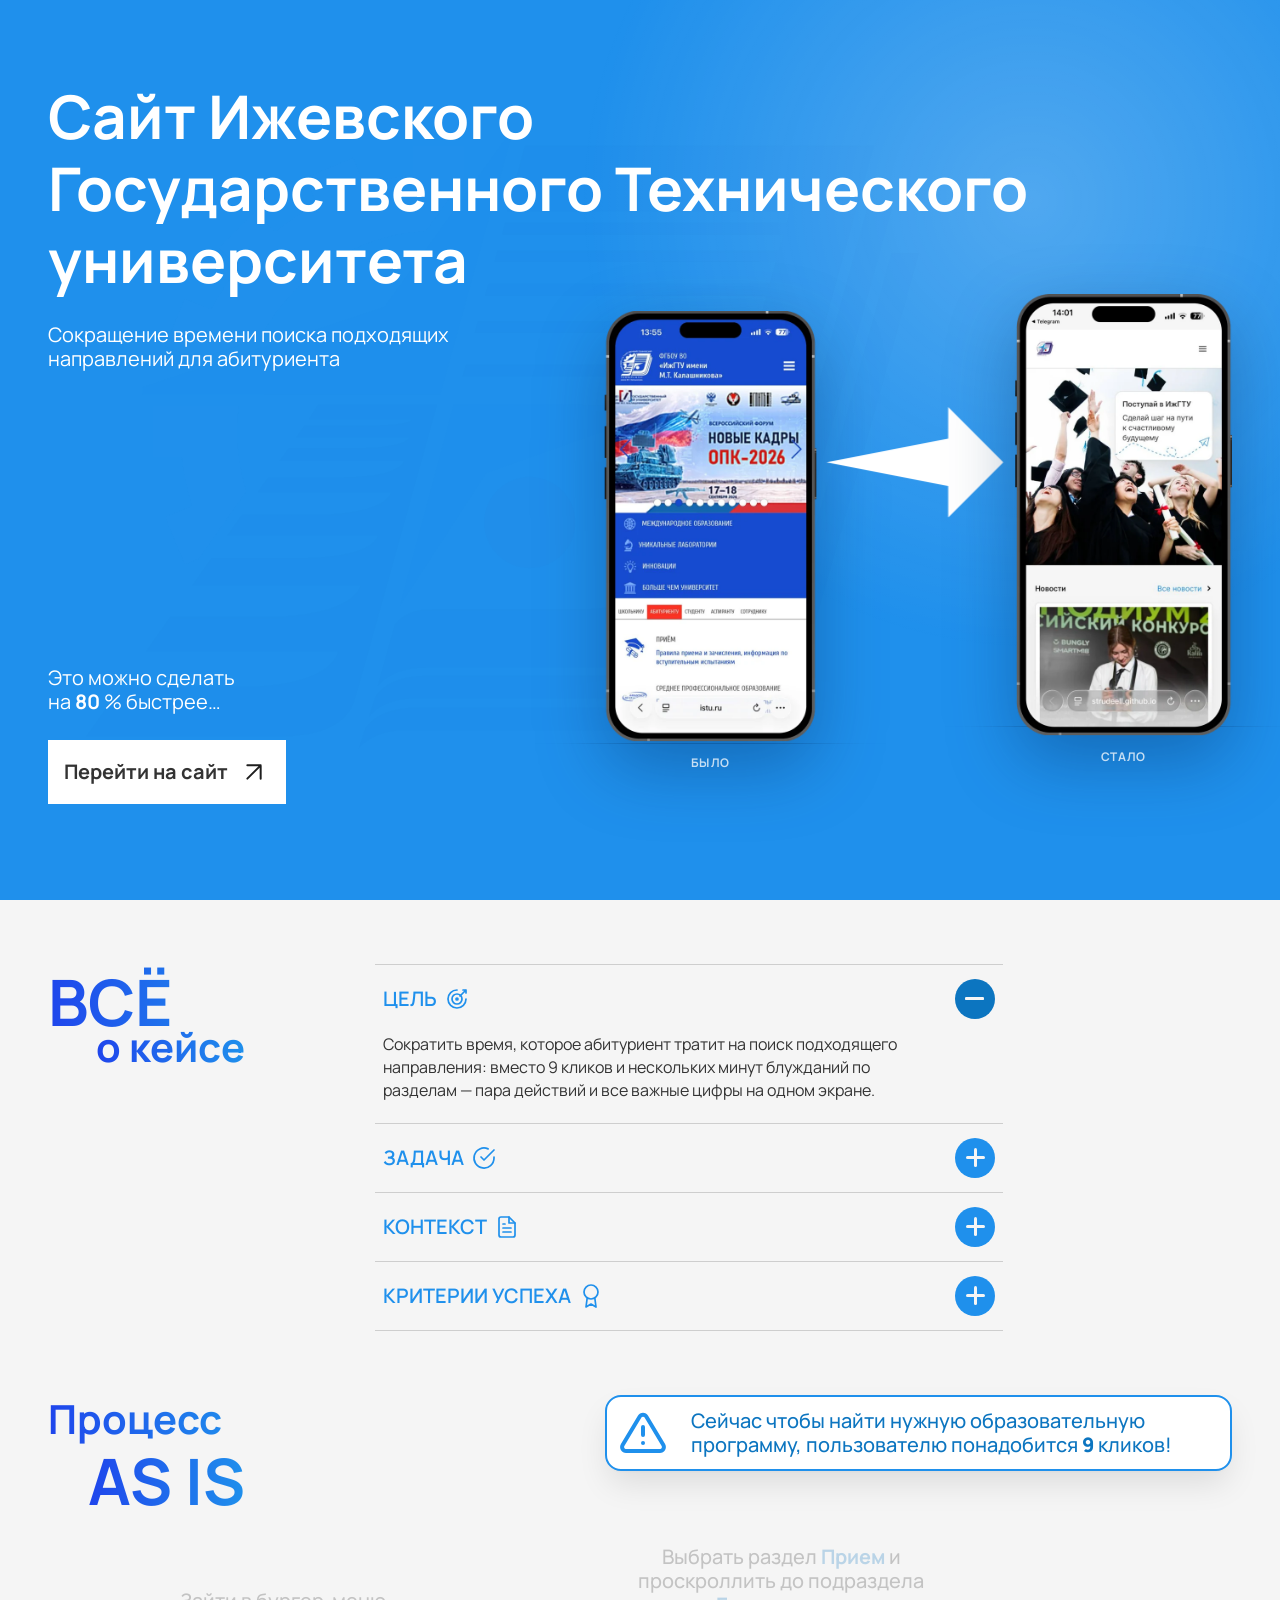
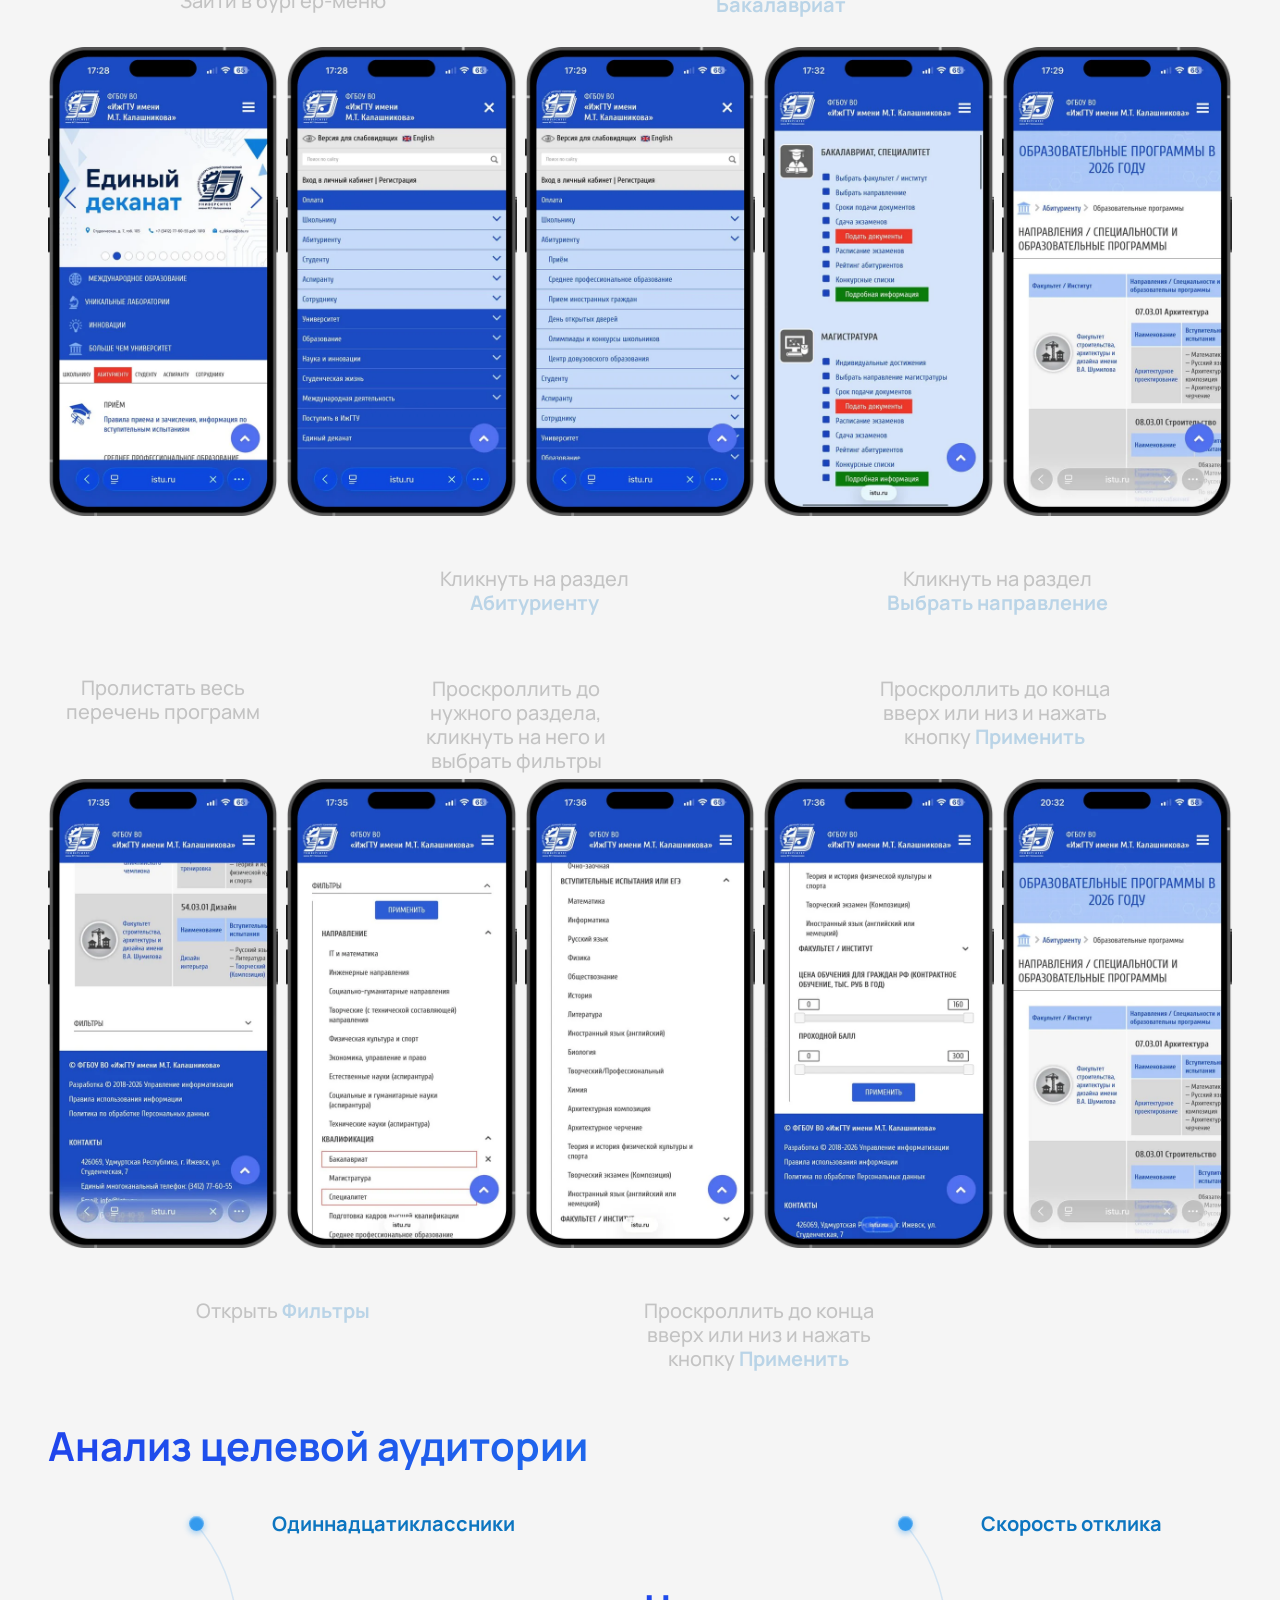
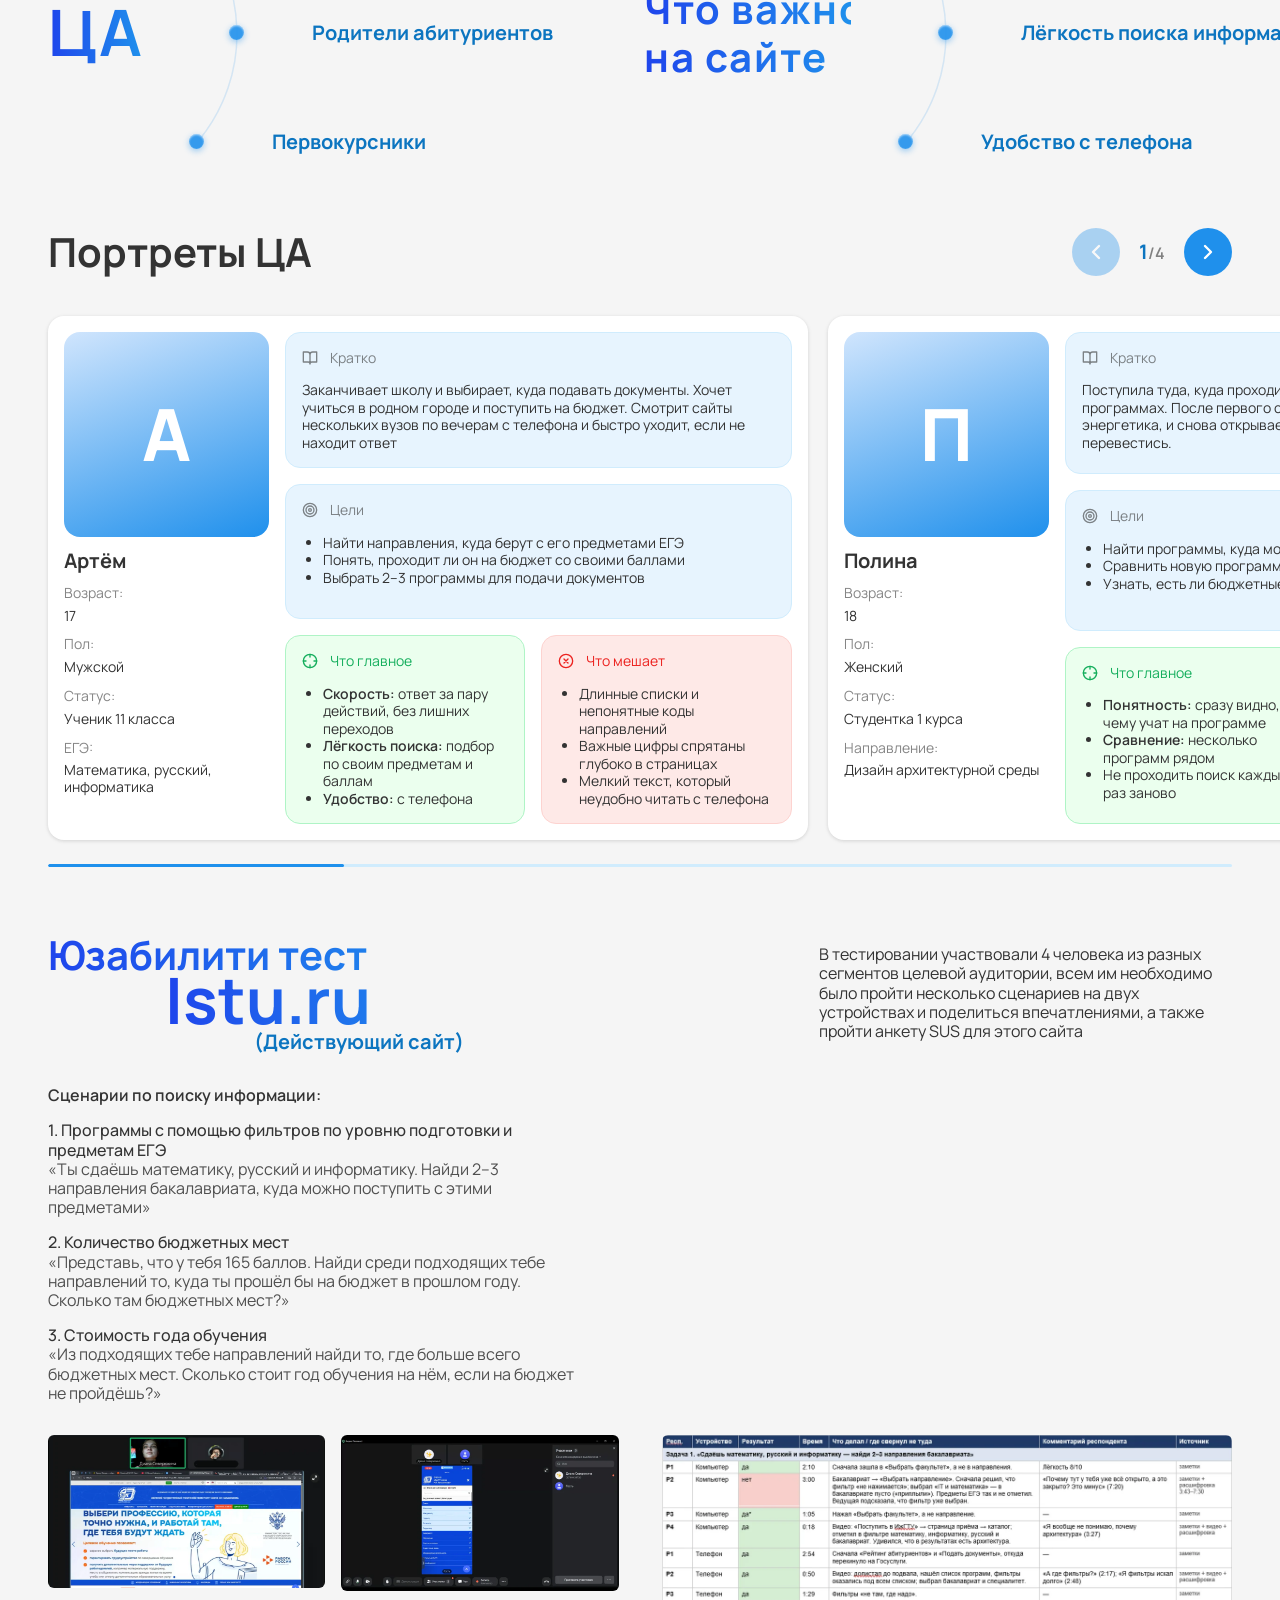
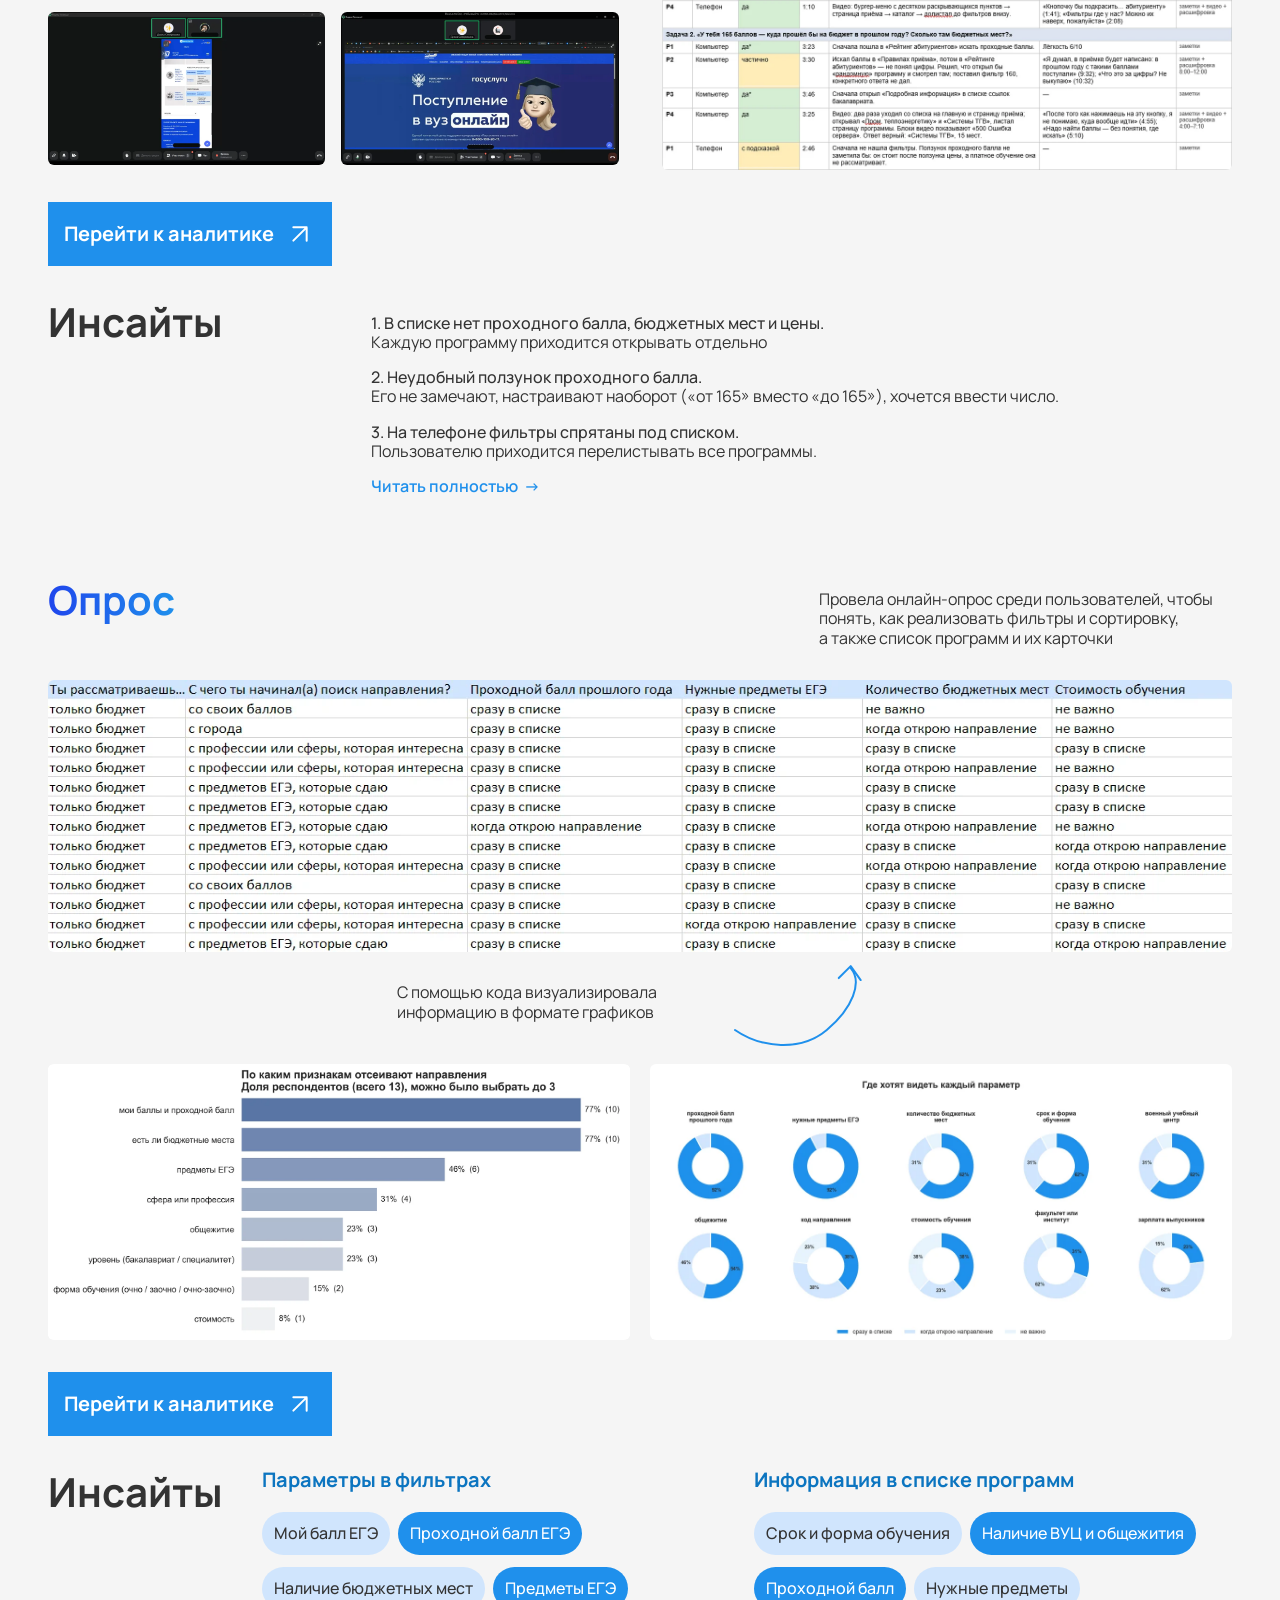
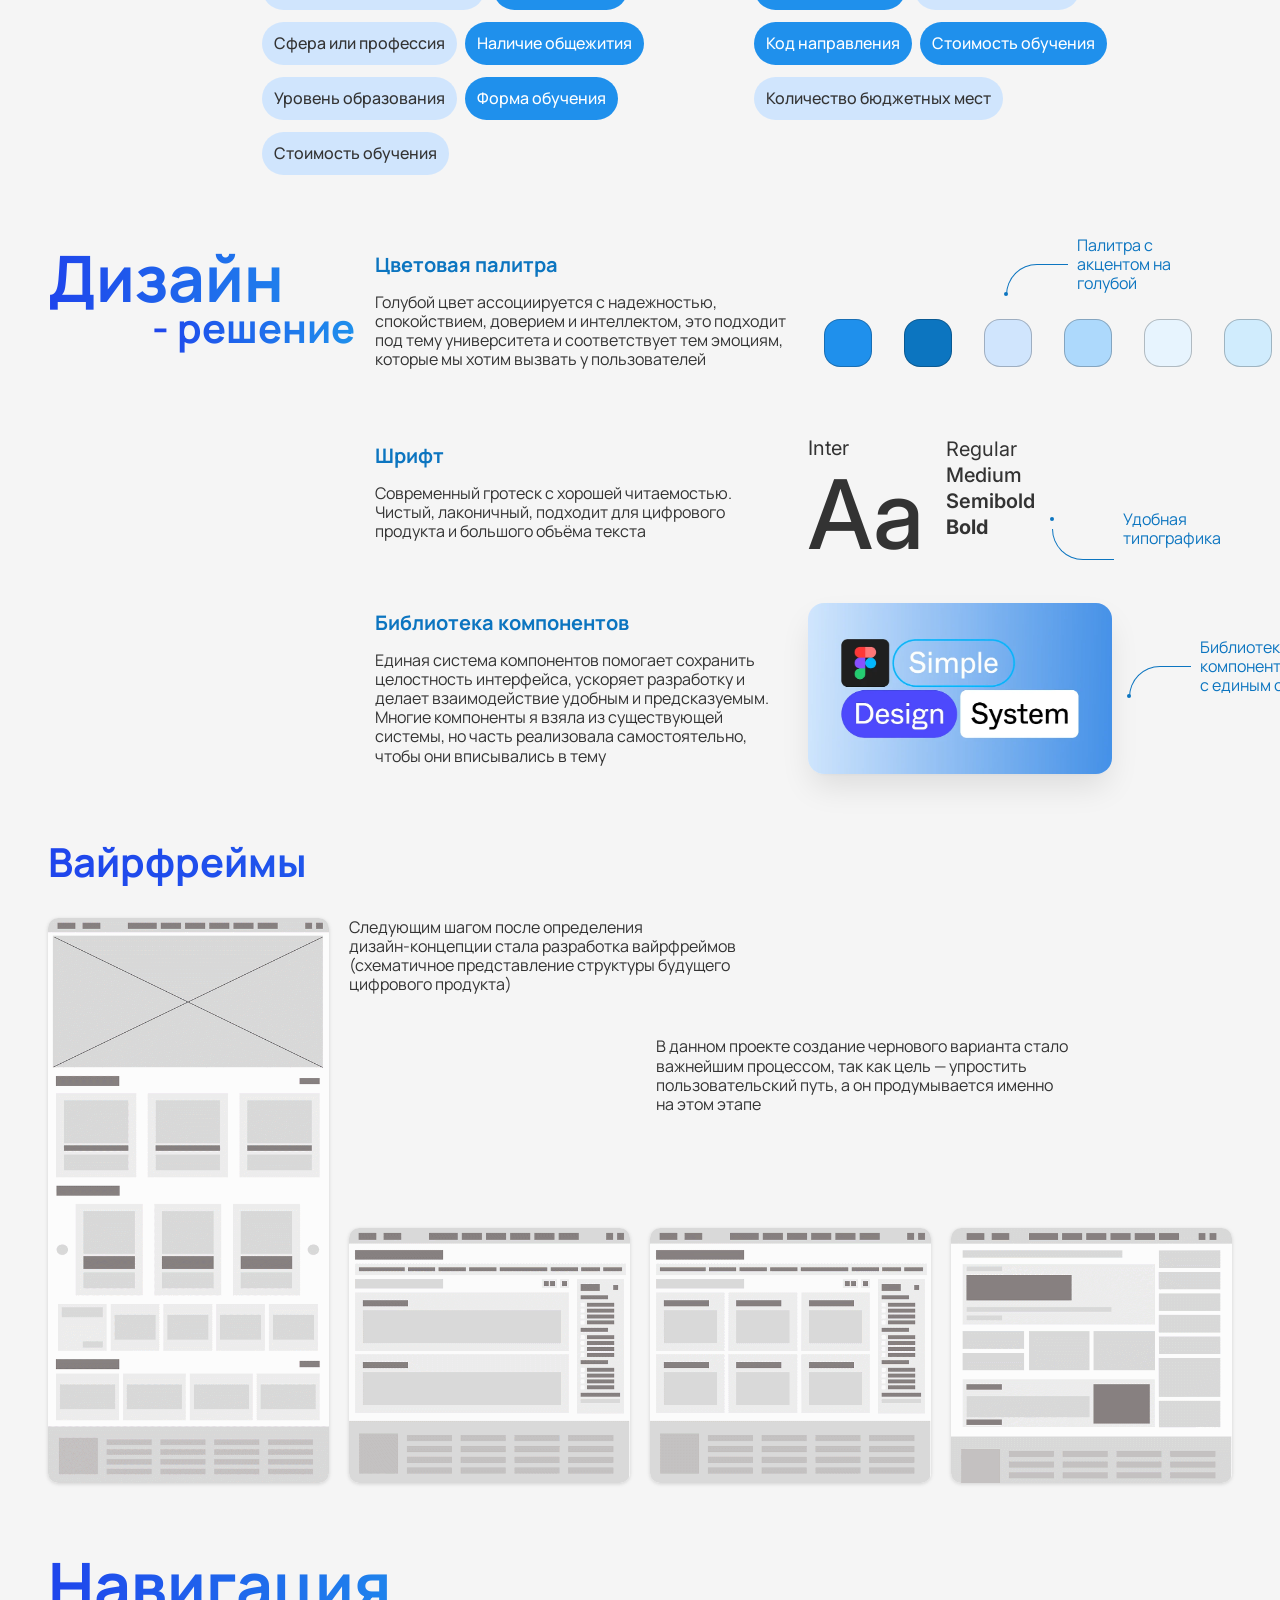
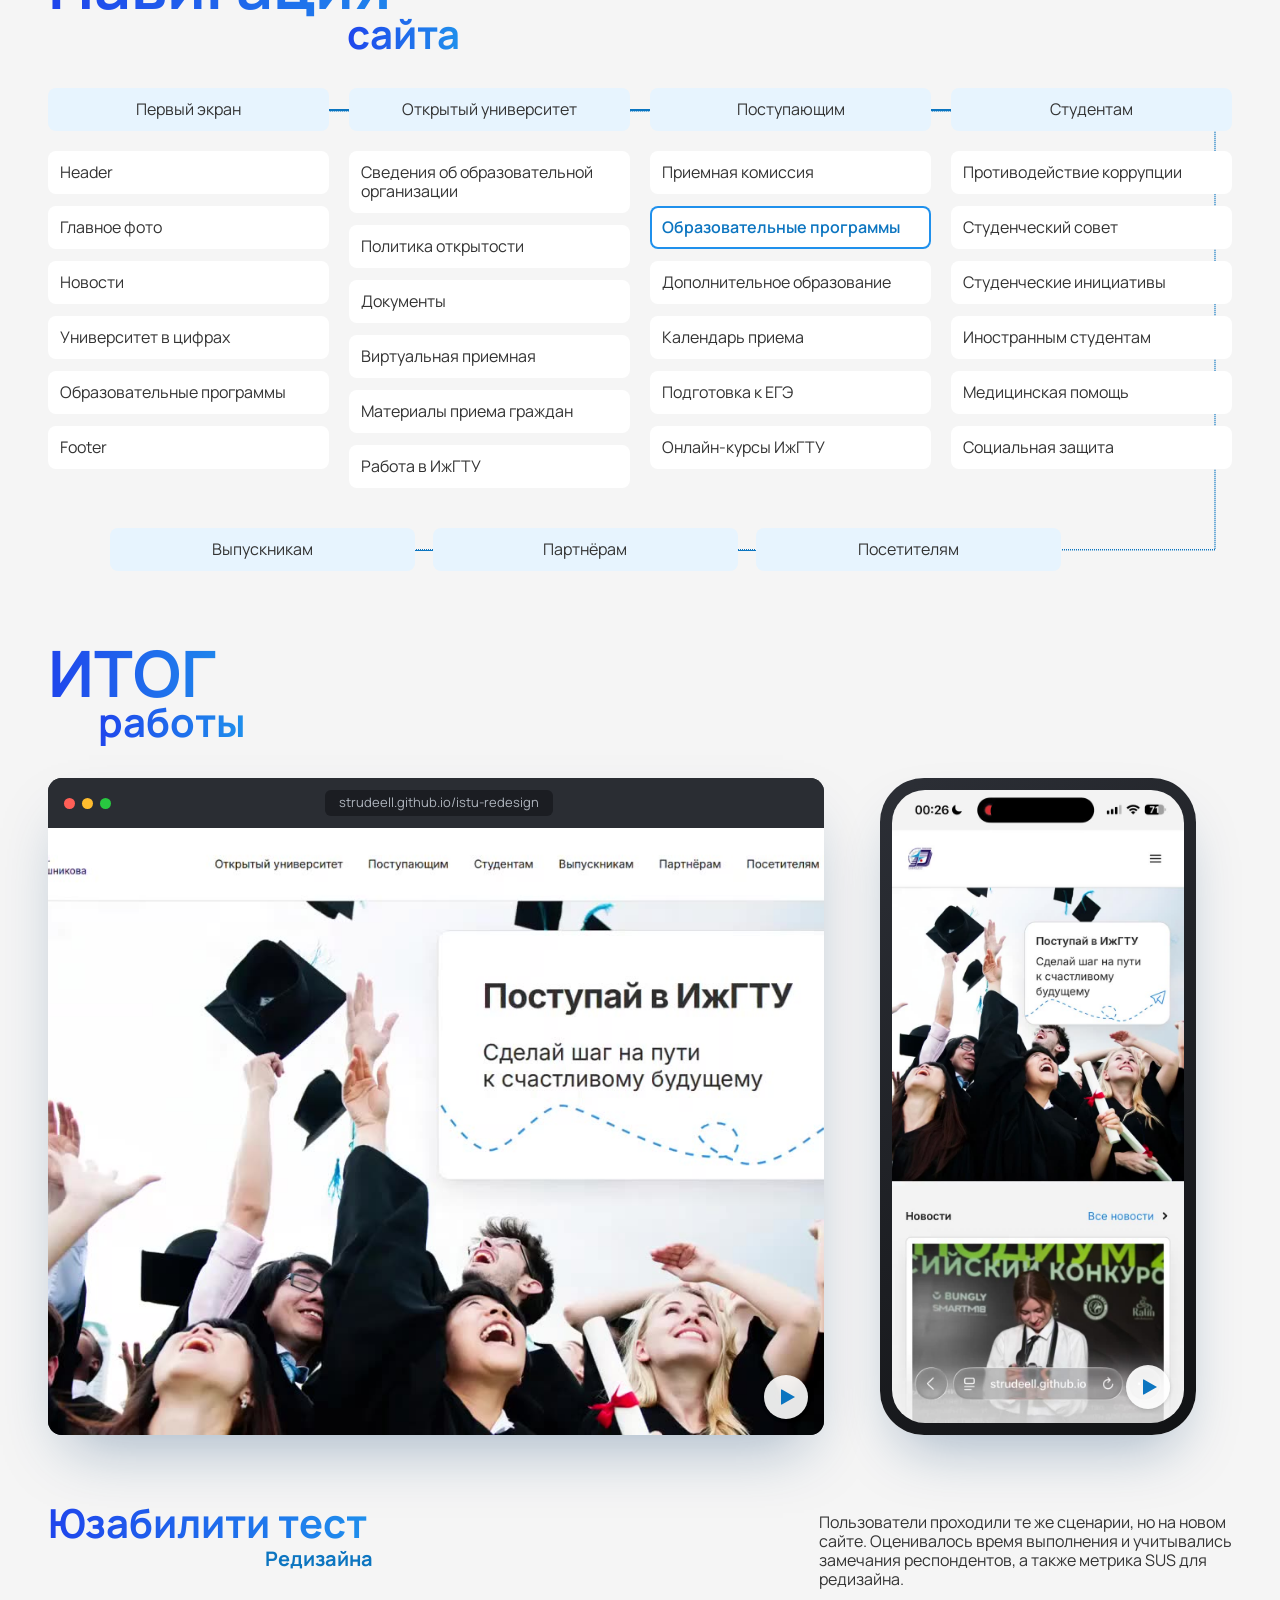
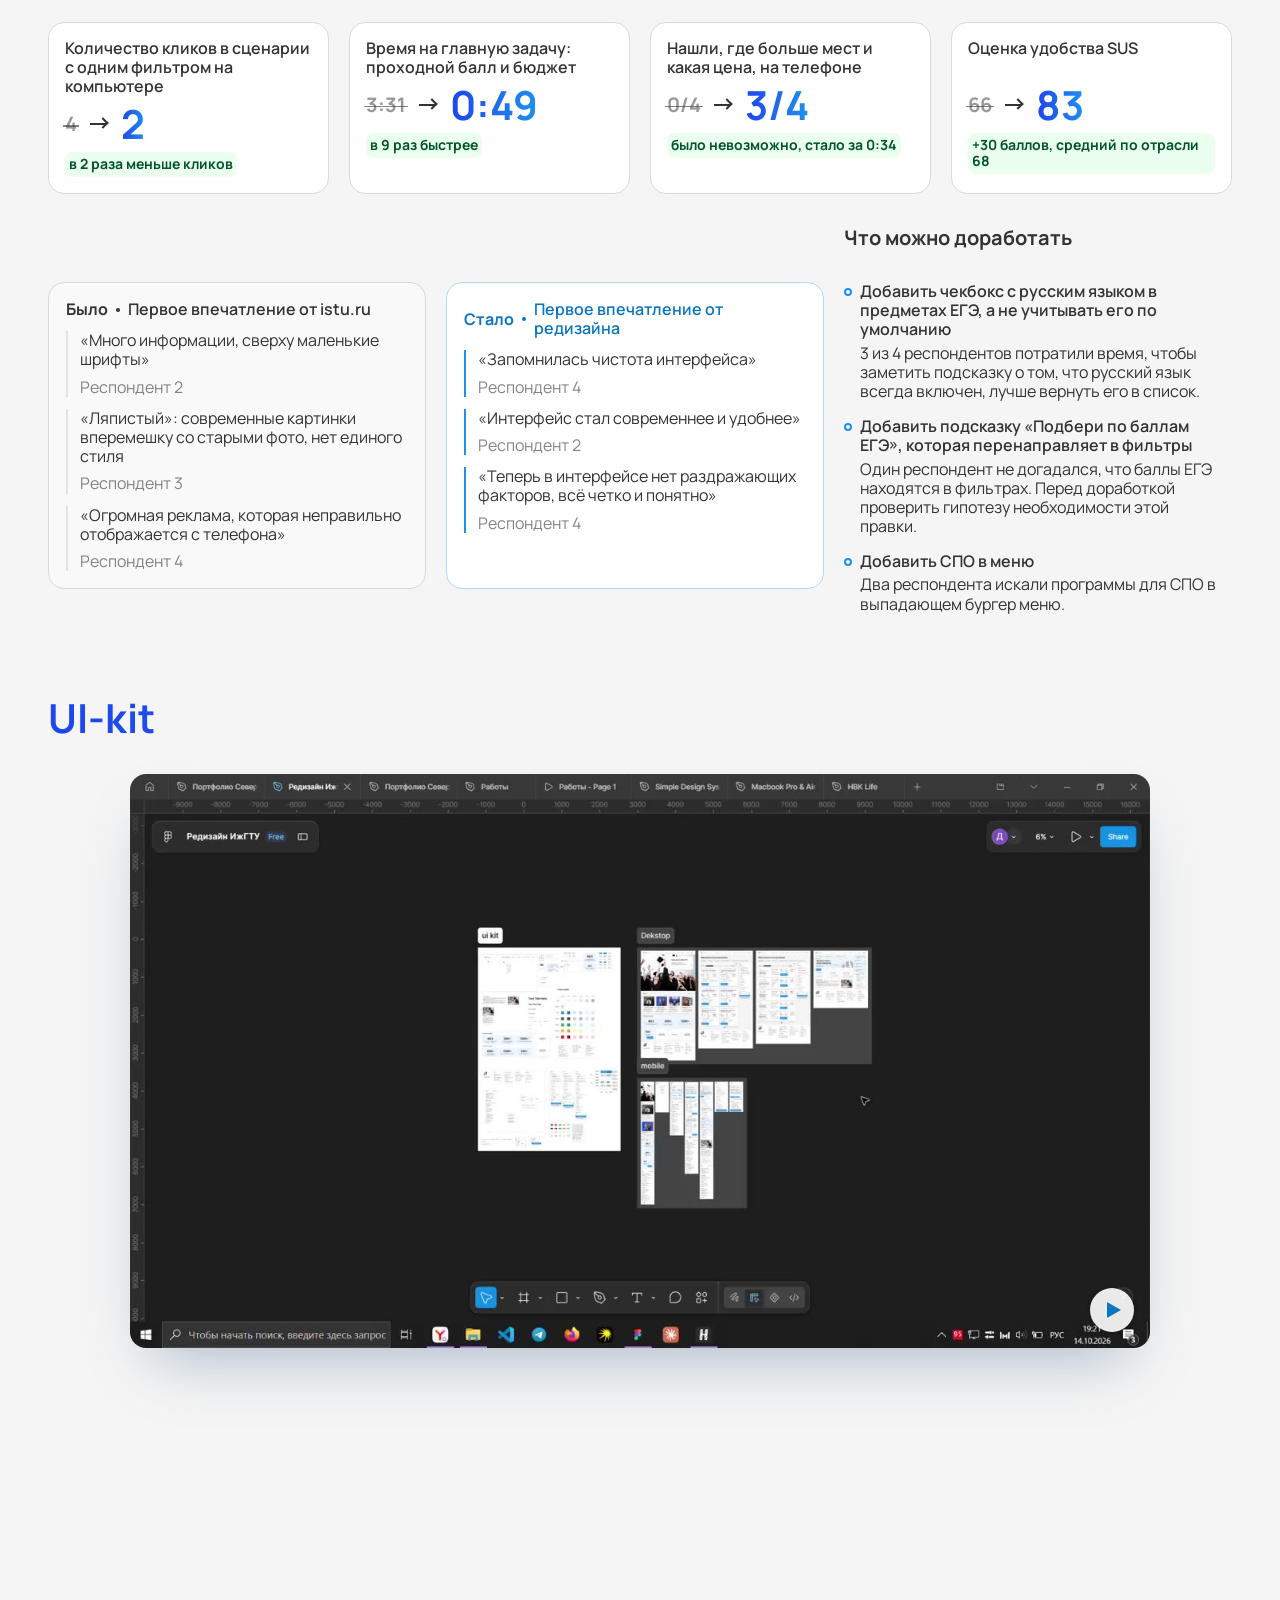
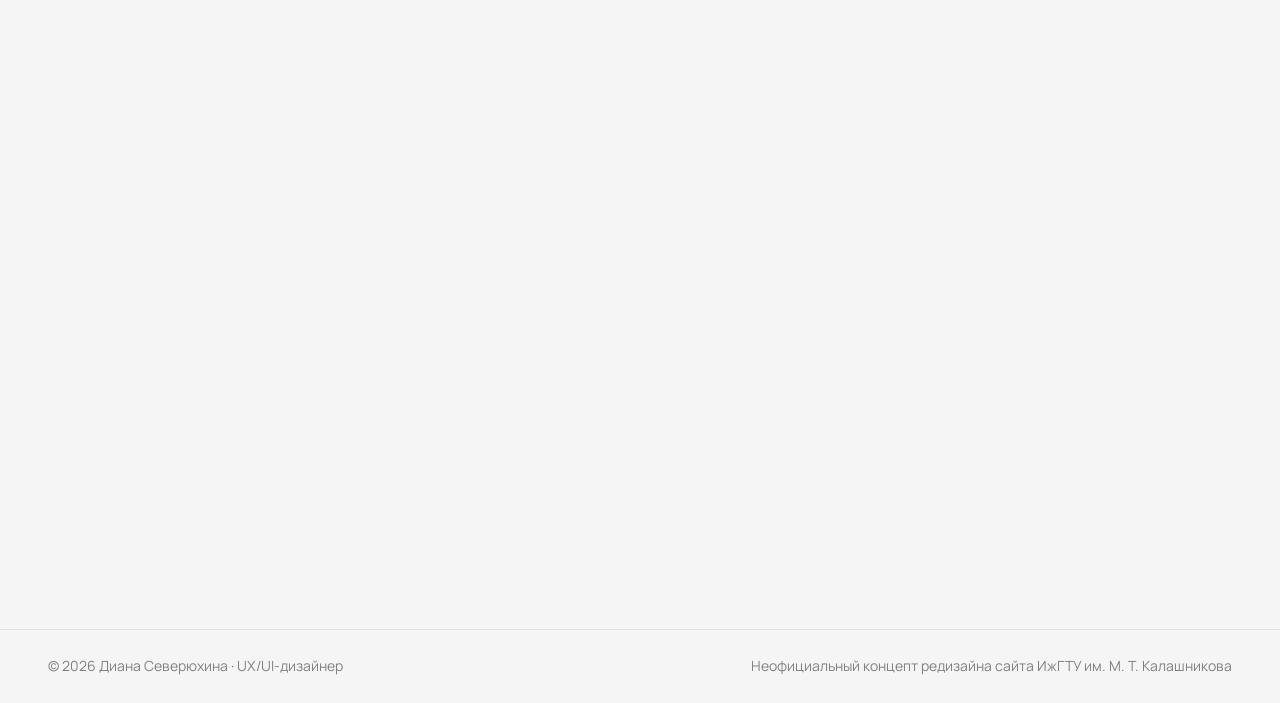
==== index.html @ 4012f920 "UX-кейс: редизайн сайта ИжГТУ Сайт-кейс по фрейму UX case из Figma: AS IS, анализ и портреты ЦА, юза" ====
<!doctype html>
<html lang="ru">
<head>
  <meta charset="utf-8">
  <meta name="viewport" content="width=device-width, initial-scale=1">
  <title>UX-кейс: редизайн сайта ИжГТУ — Диана Северюхина</title>
  <meta name="description" content="UX/UI-кейс Дианы Северюхиной: редизайн сайта Ижевского государственного технического университета. Исследование ЦА, юзабилити-тесты, опрос, вайрфреймы, UI-kit. Поиск направления для абитуриента стал в 9 раз быстрее, SUS вырос с 66 до 96.">
  <meta name="keywords" content="UX кейс, UI/UX дизайнер, редизайн сайта университета, ИжГТУ, юзабилити тест, SUS, портфолио дизайнера, Диана Северюхина">
  <meta name="author" content="Диана Северюхина">
  <meta name="theme-color" content="#1f90ec">
  <link rel="canonical" href="https://strudeell.github.io/istu-ux-case/">
  <link rel="icon" href="assets/icons/favicon.svg" type="image/svg+xml">

  <meta property="og:type" content="article">
  <meta property="og:locale" content="ru_RU">
  <meta property="og:site_name" content="Портфолио Дианы Северюхиной">
  <meta property="og:title" content="UX-кейс: редизайн сайта ИжГТУ">
  <meta property="og:description" content="Как сократить время поиска направления для абитуриента в 9 раз: исследование, тесты, вайрфреймы и UI-kit.">
  <meta property="og:url" content="https://strudeell.github.io/istu-ux-case/">
  <meta property="og:image" content="https://strudeell.github.io/istu-ux-case/assets/img/og-cover.jpg">
  <meta property="og:image:width" content="1200">
  <meta property="og:image:height" content="630">
  <meta name="twitter:card" content="summary_large_image">

  <script type="application/ld+json">
  {
    "@context": "https://schema.org",
    "@type": "CreativeWork",
    "name": "UX-кейс: редизайн сайта Ижевского государственного технического университета",
    "description": "Исследование, юзабилити-тесты, вайрфреймы и UI-kit для редизайна раздела «Абитуриенту» сайта ИжГТУ.",
    "url": "https://strudeell.github.io/istu-ux-case/",
    "inLanguage": "ru",
    "image": "https://strudeell.github.io/istu-ux-case/assets/img/og-cover.jpg",
    "author": {
      "@type": "Person",
      "name": "Диана Северюхина",
      "jobTitle": "UX/UI-дизайнер",
      "email": "mailto:dianaseverukhina@gmail.com",
      "sameAs": ["https://t.me/strudeell", "https://github.com/strudeell"]
    }
  }
  </script>

  <link rel="preconnect" href="https://fonts.googleapis.com">
  <link rel="preconnect" href="https://fonts.gstatic.com" crossorigin>
  <link href="https://fonts.googleapis.com/css2?family=Inter:wght@400;500;600;700&family=Manrope:wght@400;500;600;700;800&display=swap" rel="stylesheet">
  <link rel="stylesheet" href="css/base.css">
  <link rel="stylesheet" href="css/sections.css">
</head>
<body>

<div class="progress" aria-hidden="true"><span></span></div>

<header class="topbar" id="topbar">
  <div class="container topbar__inner">
    <a class="topbar__logo" href="#top" aria-label="В начало">
      <img src="assets/icons/favicon.svg" alt="" width="28" height="28">
      <span>UX-кейс <b>ИжГТУ</b></span>
    </a>
    <nav class="topbar__nav" aria-label="Разделы кейса">
      <a href="#about">О кейсе</a>
      <a href="#research">Исследование</a>
      <a href="#solution">Решение</a>
      <a href="#result">Итоги</a>
      <a href="#contacts">Контакты</a>
    </nav>
    <a class="topbar__cta" href="https://strudeell.github.io/istu-redesign/" target="_blank" rel="noopener">Открыть сайт</a>
  </div>
</header>

<main id="top">

  <!-- ===================== HERO ===================== -->
  <section class="hero" aria-label="Обложка кейса">
    <img class="hero__bg" src="assets/img/hero-logo-bg.webp" alt="" aria-hidden="true" data-parallax="0.25">
    <div class="hero__glow" aria-hidden="true"></div>
    <div class="container hero__inner">
      <h1 class="hero__title">
        <span class="line"><span>Сайт Ижевского</span></span>
        <span class="line"><span>Государственного Технического</span></span>
        <span class="line"><span>университета</span></span>
      </h1>
      <p class="hero__lead fade-up" style="--d:.5s">Сокращение времени поиска подходящих направлений для&nbsp;абитуриента</p>

      <div class="hero__compare" aria-label="Было и стало">
        <figure class="phone phone--old fade-up" style="--d:.7s">
          <img src="assets/img/hero-old.webp" alt="Действующий сайт istu.ru на телефоне" width="249" height="506">
          <figcaption>Было</figcaption>
        </figure>
        <img class="hero__arrow" src="assets/icons/hero-arrow.svg" alt="" aria-hidden="true">
        <figure class="phone phone--new fade-up" style="--d:.9s">
          <img src="assets/img/hero-new.webp" alt="Редизайн сайта ИжГТУ на телефоне" width="255" height="519">
          <figcaption>Стало</figcaption>
        </figure>
      </div>

      <div class="hero__bottom fade-up" style="--d:1.1s">
        <p class="hero__note">Это можно сделать<br>на <b class="count" data-to="80">80</b>&nbsp;% быстрее…</p>
        <a class="btn btn--white" href="https://strudeell.github.io/istu-redesign/" target="_blank" rel="noopener">
          Перейти на сайт <img class="ico" src="assets/icons/arrow-up-right.svg" alt="">
        </a>
      </div>
    </div>
  </section>

  <!-- ===================== ВСЁ О КЕЙСЕ ===================== -->
  <section class="section about" id="about">
    <div class="container about__grid">
      <h2 class="title-combo reveal from-left">
        <span class="h-xl grad-text">Всё</span>
        <span class="h-lg grad-text" style="margin:59px 0 0 48px">о кейсе</span>
      </h2>

      <div class="accordion reveal" style="--d:.15s">
        <details class="acc" open>
          <summary>
            <span class="acc__title">Цель
              <svg width="24" height="24" viewBox="0 0 24 24" fill="none" stroke="currentColor" stroke-width="1.7" stroke-linecap="round" stroke-linejoin="round"><circle cx="12" cy="12" r="1"/><circle cx="12" cy="12" r="5"/><path d="M12 3a9 9 0 1 0 9 9"/><path d="M15 9l6-6M18 3h3v3"/></svg>
            </span>
            <span class="acc__btn" aria-hidden="true"></span>
          </summary>
          <div class="acc__body"><div>
            <p>Сократить время, которое абитуриент тратит на поиск подходящего направления: вместо 9&nbsp;кликов и нескольких минут блужданий по разделам — пара действий и все важные цифры на одном экране.</p>
          </div></div>
        </details>
        <details class="acc">
          <summary>
            <span class="acc__title">Задача
              <svg width="24" height="24" viewBox="0 0 24 24" fill="none" stroke="currentColor" stroke-width="1.7" stroke-linecap="round" stroke-linejoin="round"><path d="M22 11.1V12a10 10 0 1 1-5.9-9.1"/><path d="M22 4 12 14l-3-3"/></svg>
            </span>
            <span class="acc__btn" aria-hidden="true"></span>
          </summary>
          <div class="acc__body"><div>
            <p>Исследовать аудиторию и протестировать действующий сайт, перепроектировать навигацию и каталог образовательных программ: фильтры по баллам и предметам ЕГЭ, форме обучения и стоимости, карточки с проходным баллом и бюджетными местами. Собрать UI-kit и проверить решение повторным тестом.</p>
          </div></div>
        </details>
        <details class="acc">
          <summary>
            <span class="acc__title">Контекст
              <svg width="24" height="24" viewBox="0 0 24 24" fill="none" stroke="currentColor" stroke-width="1.7" stroke-linecap="round" stroke-linejoin="round"><path d="M14 2H6a2 2 0 0 0-2 2v16a2 2 0 0 0 2 2h12a2 2 0 0 0 2-2V8z"/><path d="M14 2v6h6M16 13H8M16 17H8M10 9H8"/></svg>
            </span>
            <span class="acc__btn" aria-hidden="true"></span>
          </summary>
          <div class="acc__body"><div>
            <p>istu.ru — официальный сайт ИжГТУ им.&nbsp;М.&nbsp;Т.&nbsp;Калашникова. Им пользуются школьники, их родители и студенты, чаще всего с телефона. Проходные баллы, бюджетные места и цены спрятаны глубоко в разделах, а в мобильной версии фильтры оказываются под длинным списком программ. Проект — неофициальный концепт редизайна.</p>
          </div></div>
        </details>
        <details class="acc">
          <summary>
            <span class="acc__title">Критерии успеха
              <svg width="24" height="24" viewBox="0 0 24 24" fill="none" stroke="currentColor" stroke-width="1.7" stroke-linecap="round" stroke-linejoin="round"><circle cx="12" cy="8" r="7"/><path d="M8.21 13.89 7 23l5-3 5 3-1.21-9.12"/></svg>
            </span>
            <span class="acc__btn" aria-hidden="true"></span>
          </summary>
          <div class="acc__body"><div>
            <ul>
              <li>Главная задача (проходной балл и бюджет) решается быстрее, чем на действующем сайте</li>
              <li>Все респонденты справляются со сценариями на телефоне</li>
              <li>Оценка SUS выше среднего по отрасли — 68 баллов</li>
            </ul>
          </div></div>
        </details>
      </div>
    </div>
  </section>

  <!-- ===================== AS IS ===================== -->
  <section class="section asis" id="research">
    <div class="container asis__head">
      <h2 class="title-combo reveal from-left">
        <span class="h-lg grad-text">Процесс</span>
        <span class="h-xl grad-text" style="margin:48px 0 0 40px">As is</span>
      </h2>
      <div class="alert reveal from-right">
        <img src="assets/icons/alert.svg" alt="" width="48" height="48">
        <p>Сейчас чтобы найти нужную образовательную программу, пользователю понадобится <b class="count" data-to="9">9</b> кликов!</p>
      </div>
    </div>

    <div class="container">
      <div class="flow" id="flow">
        <div class="flow__counter" aria-hidden="true">
          <span class="flow__num">0</span><span class="flow__of">/9 кликов</span>
        </div>
        <div class="flow__canvas">
          <svg class="flow__arrows" viewBox="0 0 1280 1536" preserveAspectRatio="none" aria-hidden="true">
            <defs>
              <marker id="ah" viewBox="0 0 12 12" refX="6" refY="10" markerWidth="12" markerHeight="12" markerUnits="userSpaceOnUse" orient="auto-start-reverse">
                <path d="M1 4 6 10 11 4" fill="none" stroke="#0c75c0" stroke-width="2" stroke-linecap="round" stroke-linejoin="round"/>
              </marker>
            </defs>
            <!-- порядок путей = порядок кликов -->
            <path data-step="1" d="M126 116V89H383V114"/>
            <path data-step="2" d="M399 629V656H655V631"/>
            <path data-step="3" d="M643 116V89H899V114"/>
            <path data-step="4" d="M916 629V656H1172V631"/>
            <path data-step="5" d="M1245 628V754H2V871H126V905"/>
            <path data-step="6" d="M126 1420V1447H383V1422"/>
            <path data-step="7" d="M379 907V880H635V905"/>
            <path data-step="8" d="M643 1420V1447H899V1422"/>
            <path data-step="9" d="M896 907V880H1152V905"/>
          </svg>

          <p class="flow__cap" data-step="1" style="left:9.77%;top:3.13%;width:20.08%">Зайти в бургер-меню</p>
          <p class="flow__cap" data-step="2" style="left:31.09%;top:43.8%;width:20.08%">Кликнуть на раздел <b>Абитуриенту</b></p>
          <p class="flow__cap" data-step="3" style="left:49.45%;top:0;width:24.92%">Выбрать раздел <b>Прием</b> и проскроллить до подраздела <b>Бакалавриат</b></p>
          <p class="flow__cap" data-step="4" style="left:70.16%;top:43.8%;width:20.08%">Кликнуть на раздел <b>Выбрать направление</b></p>
          <p class="flow__cap" data-step="5" style="left:0;top:51.43%;width:19.45%">Пролистать весь перечень программ</p>
          <p class="flow__cap" data-step="6" style="left:9.77%;top:95.31%;width:20.08%">Открыть <b>Фильтры</b></p>
          <p class="flow__cap" data-step="7" style="left:29.53%;top:51.5%;width:20.08%">Проскроллить до нужного раздела, кликнуть на него и выбрать фильтры</p>
          <p class="flow__cap" data-step="8" style="left:50%;top:95.31%;width:20.08%">Проскроллить до конца вверх или низ и нажать кнопку <b>Применить</b></p>
          <p class="flow__cap" data-step="9" style="left:69.92%;top:51.5%;width:20.08%">Проскроллить до конца вверх или низ и нажать кнопку <b>Применить</b></p>

          <div class="flow__row" style="top:7.75%">
            <img src="assets/img/asis-01.webp" alt="Шаг 1: главная страница istu.ru" loading="lazy">
            <img src="assets/img/asis-02.webp" alt="Шаг 2: открытое бургер-меню" loading="lazy">
            <img src="assets/img/asis-03.webp" alt="Шаг 3: раздел Абитуриенту" loading="lazy">
            <img src="assets/img/asis-04.webp" alt="Шаг 4: подраздел Бакалавриат" loading="lazy">
            <img src="assets/img/asis-05.webp" alt="Шаг 5: образовательные программы" loading="lazy">
          </div>
          <div class="flow__row" style="top:59.24%">
            <img src="assets/img/asis-06.webp" alt="Шаг 6: перечень программ" loading="lazy">
            <img src="assets/img/asis-07.webp" alt="Шаг 7: фильтры" loading="lazy">
            <img src="assets/img/asis-08.webp" alt="Шаг 8: выбор предметов ЕГЭ" loading="lazy">
            <img src="assets/img/asis-09.webp" alt="Шаг 9: кнопка Применить" loading="lazy">
            <img src="assets/img/asis-10.webp" alt="Шаг 10: результат поиска" loading="lazy">
          </div>
        </div>
      </div>
    </div>
  </section>

  <!-- ===================== АНАЛИЗ ЦА ===================== -->
  <section class="section ca">
    <div class="container">
      <h2 class="h-lg grad-text reveal">Анализ целевой аудитории</h2>
      <div class="ca__grid">
        <div class="orbit reveal from-left">
          <p class="orbit__label h-xl grad-text">ЦА</p>
          <div class="orbit__items">
            <svg class="orbit__arc" viewBox="0 0 45 219.5" preserveAspectRatio="none" aria-hidden="true"><path d="M7.13 219.49C32.62 188.25 46.02 148.9 44.9 108.61 43.77 68.31 28.2 29.77 1.02 0"/></svg>
            <p class="orbit__item"><i></i>Одиннадцатиклассники</p>
            <p class="orbit__item"><i></i>Родители абитуриентов</p>
            <p class="orbit__item"><i></i>Первокурсники</p>
          </div>
        </div>
        <div class="orbit reveal from-right" style="--d:.15s">
          <p class="orbit__label h-lg grad-text">Что важно<br>на сайте</p>
          <div class="orbit__items">
            <svg class="orbit__arc" viewBox="0 0 45 219.5" preserveAspectRatio="none" aria-hidden="true"><path d="M7.13 219.49C32.62 188.25 46.02 148.9 44.9 108.61 43.77 68.31 28.2 29.77 1.02 0"/></svg>
            <p class="orbit__item"><i></i>Скорость отклика</p>
            <p class="orbit__item"><i></i>Лёгкость поиска информации</p>
            <p class="orbit__item"><i></i>Удобство с телефона</p>
          </div>
        </div>
      </div>
    </div>
  </section>

  <!-- ===================== ПОРТРЕТЫ ===================== -->
  <section class="section personas">
    <div class="container personas__head">
      <h2 class="h-lg reveal">Портреты ЦА</h2>
      <div class="slider-nav reveal" style="--d:.1s">
        <button class="slider-btn" data-dir="-1" aria-label="Предыдущий портрет"><svg viewBox="0 0 24 24"><path d="M15 18l-6-6 6-6"/></svg></button>
        <span class="slider-count"><b>1</b>/4</span>
        <button class="slider-btn" data-dir="1" aria-label="Следующий портрет"><svg viewBox="0 0 24 24"><path d="M9 18l6-6-6-6"/></svg></button>
      </div>
    </div>
    <div class="personas__track" id="personas" tabindex="0" aria-label="Портреты пользователей, листаются горизонтально">
      <!-- Карточки рендерятся из данных в js/main.js -->
    </div>
    <div class="container"><div class="personas__bar"><span></span></div></div>
  </section>

  <!-- ===================== ЮЗАБИЛИТИ ДЕЙСТВУЮЩЕГО ===================== -->
  <section class="section usab">
    <div class="container">
      <div class="split-head">
        <h2 class="title-combo reveal from-left">
          <span class="h-lg grad-text">Юзабилити тест</span>
          <span class="h-xl grad-text" style="margin:31px 0 0 117px;text-transform:none">Istu.ru</span>
          <span class="t-20 accent" style="margin:99px 0 0 206px">(Действующий сайт)</span>
        </h2>
        <p class="split-head__text reveal from-right">В тестировании участвовали 4 человека из разных сегментов целевой аудитории, всем им необходимо было пройти несколько сценариев на двух устройствах и поделиться впечатлениями, а&nbsp;также пройти анкету SUS для этого сайта</p>
      </div>

      <div class="offset-block reveal">
        <p class="t-16" style="font-weight:600">Сценарии по поиску информации:</p>
        <ol class="scenarios">
          <li><b>Программы с помощью фильтров по уровню подготовки и предметам ЕГЭ</b><span>«Ты сдаёшь математику, русский и информатику. Найди 2–3 направления бакалавриата, куда можно поступить с этими предметами»</span></li>
          <li><b>Количество бюджетных мест</b><span>«Представь, что у тебя 165 баллов. Найди среди подходящих тебе направлений то, куда ты прошёл бы на бюджет в прошлом году. Сколько там бюджетных мест?»</span></li>
          <li><b>Стоимость года обучения</b><span>«Из подходящих тебе направлений найди то, где больше всего бюджетных мест. Сколько стоит год обучения на нём, если на бюджет не пройдёшь?»</span></li>
        </ol>
      </div>

      <div class="proofs">
        <div class="proofs__grid">
          <button class="zoomable reveal zoom" data-full="assets/img/usab-1.webp"><img src="assets/img/usab-1.webp" alt="Запись юзабилити-теста, респондент 1" loading="lazy"></button>
          <button class="zoomable reveal zoom" style="--d:.08s" data-full="assets/img/usab-2.webp"><img src="assets/img/usab-2.webp" alt="Запись юзабилити-теста, респондент 2" loading="lazy"></button>
          <button class="zoomable reveal zoom" style="--d:.16s" data-full="assets/img/usab-3.webp"><img src="assets/img/usab-3.webp" alt="Запись юзабилити-теста, респондент 3" loading="lazy"></button>
          <button class="zoomable reveal zoom" style="--d:.24s" data-full="assets/img/usab-4.webp"><img src="assets/img/usab-4.webp" alt="Запись юзабилити-теста, респондент 4" loading="lazy"></button>
        </div>
        <button class="zoomable proofs__big reveal from-right" data-full="assets/img/usab-sus.webp"><img src="assets/img/usab-sus.webp" alt="Результаты анкеты SUS для istu.ru" loading="lazy"></button>
      </div>

      <a class="btn reveal" href="https://disk.yandex.ru/d/cltu1ibdZa6NSg" target="_blank" rel="noopener">Перейти к аналитике <img class="ico" src="assets/icons/arrow-up-right-white.svg" alt=""></a>

      <div class="insights offset-block">
        <h3 class="h-lg reveal">Инсайты</h3>
        <ol class="insights__list">
          <li class="reveal"><b>В списке нет проходного балла, бюджетных мест и цены.</b> Каждую программу приходится открывать отдельно</li>
          <li class="reveal" style="--d:.1s"><b>Неудобный ползунок проходного балла.</b> Его не замечают, настраивают наоборот («от 165» вместо «до 165»), хочется ввести число.</li>
          <li class="reveal" style="--d:.2s"><b>На телефоне фильтры спрятаны под списком.</b> Пользователю приходится перелистывать все программы.</li>
          <li class="reveal" style="--d:.3s"><a class="link-more" href="https://disk.yandex.ru/d/cltu1ibdZa6NSg" target="_blank" rel="noopener">Читать полностью</a></li>
        </ol>
      </div>
    </div>
  </section>

  <!-- ===================== ОПРОС ===================== -->
  <section class="section survey">
    <div class="container">
      <div class="split-head split-head--center">
        <h2 class="h-lg grad-text reveal from-left">Опрос</h2>
        <p class="split-head__text reveal from-right">Провела онлайн‑опрос среди пользователей, чтобы понять, как реализовать фильтры и сортировку, а&nbsp;также список программ и их карточки</p>
      </div>
      <button class="zoomable survey__charts reveal" data-full="assets/img/survey-charts.webp"><img src="assets/img/survey-charts.webp" alt="Графики с результатами опроса" loading="lazy"></button>
      <div class="survey__note reveal">
        <p>С помощью кода визуализировала информацию в формате графиков</p>
        <svg class="draw" width="152" height="96" viewBox="0 0 152 96" fill="none" aria-hidden="true"><path d="M4 70C30 88 70 92 96 70S132 22 120 8" stroke="#1f90ec" stroke-width="2" stroke-linecap="round"/><path d="M108 18 120 6l10 14" stroke="#1f90ec" stroke-width="2" stroke-linecap="round" stroke-linejoin="round"/></svg>
      </div>
      <div class="survey__pair">
        <button class="zoomable reveal from-left" data-full="assets/img/survey-filters.webp"><img src="assets/img/survey-filters.webp" alt="Какие фильтры нужны пользователям — результаты опроса" loading="lazy"></button>
        <button class="zoomable reveal from-right" data-full="assets/img/survey-params.webp"><img src="assets/img/survey-params.webp" alt="Где пользователи ожидают видеть параметры — результаты опроса" loading="lazy"></button>
      </div>
      <a class="btn reveal" href="https://disk.yandex.ru/d/cltu1ibdZa6NSg" target="_blank" rel="noopener">Перейти к аналитике <img class="ico" src="assets/icons/arrow-up-right-white.svg" alt=""></a>

      <div class="survey__insights">
        <h3 class="h-lg reveal">Инсайты</h3>
        <div class="chips-grid">
          <div class="chips-col reveal">
            <p class="t-20 accent">Параметры в фильтрах</p>
            <div class="chips">
              <span class="chip">Мой балл ЕГЭ</span><span class="chip chip--on">Проходной балл ЕГЭ</span><span class="chip">Наличие бюджетных мест</span>
              <span class="chip chip--on">Предметы ЕГЭ</span><span class="chip">Сфера или профессия</span><span class="chip chip--on">Наличие общежития</span>
              <span class="chip">Уровень образования</span><span class="chip chip--on">Форма обучения</span><span class="chip">Стоимость обучения</span>
            </div>
          </div>
          <div class="chips-col reveal" style="--d:.15s">
            <p class="t-20 accent">Информация в списке программ</p>
            <div class="chips">
              <span class="chip">Срок и форма обучения</span><span class="chip chip--on">Наличие ВУЦ и общежития</span>
              <span class="chip chip--on">Проходной балл</span><span class="chip">Нужные предметы</span><span class="chip chip--on">Код направления</span>
              <span class="chip chip--on">Стоимость обучения</span><span class="chip">Количество бюджетных мест</span>
            </div>
          </div>
        </div>
      </div>
    </div>
  </section>

  <!-- ===================== ДИЗАЙН-РЕШЕНИЕ ===================== -->
  <section class="section design" id="solution">
    <div class="container design__grid">
      <h2 class="title-combo reveal from-left">
        <span class="h-xl grad-text" style="text-transform:none">Дизайн</span>
        <span class="h-lg grad-text" style="margin:64px 0 0 104px">‑ решение</span>
      </h2>
      <div class="design__rows">
        <div class="design__row reveal">
          <div class="design__text">
            <h3 class="t-20 accent">Цветовая палитра</h3>
            <p>Голубой цвет ассоциируется с надежностью, спокойствием, доверием и интеллектом, это подходит под тему университета и соответствует тем эмоциям, которые мы хотим вызвать у пользователей</p>
          </div>
          <div class="design__visual">
            <p class="annot">Палитра с акцентом на голубой</p>
            <div class="swatches">
              <button class="swatch" style="--c:#1f90ec" data-hex="#1F90EC"></button>
              <button class="swatch" style="--c:#0c75c0" data-hex="#0C75C0"></button>
              <button class="swatch" style="--c:#d0e5fd" data-hex="#D0E5FD"></button>
              <button class="swatch" style="--c:#add9fc" data-hex="#ADD9FC"></button>
              <button class="swatch" style="--c:#e7f4fe" data-hex="#E7F4FE"></button>
              <button class="swatch" style="--c:#d0ecfd" data-hex="#D0ECFD"></button>
            </div>
          </div>
        </div>
        <div class="design__row reveal">
          <div class="design__text">
            <h3 class="t-20 accent">Шрифт</h3>
            <p>Современный гротеск с хорошей читаемостью. Чистый, лаконичный, подходит для цифрового продукта и большого объёма текста</p>
          </div>
          <div class="design__visual type-spec">
            <div class="type-spec__aa"><span>Inter</span><b>Aa</b></div>
            <ul class="type-spec__w">
              <li style="font-weight:400">Regular</li><li style="font-weight:500">Medium</li><li style="font-weight:600">Semibold</li><li style="font-weight:700">Bold</li>
            </ul>
            <p class="annot annot--bottom">Удобная типографика</p>
          </div>
        </div>
        <div class="design__row reveal">
          <div class="design__text">
            <h3 class="t-20 accent">Библиотека компонентов</h3>
            <p>Единая система компонентов помогает сохранить целостность интерфейса, ускоряет разработку и делает взаимодействие удобным и предсказуемым.<br>Многие компоненты я взяла из существующей системы, но часть реализовала самостоятельно, чтобы они вписывались в тему</p>
          </div>
          <div class="design__visual">
            <img class="design__cover" src="assets/img/uikit-cover.webp" alt="Обложка библиотеки компонентов" loading="lazy">
            <p class="annot">Библиотека компонентов<br>с единым стилем</p>
          </div>
        </div>
      </div>
    </div>
  </section>

  <!-- ===================== ВАЙРФРЕЙМЫ ===================== -->
  <section class="section wires">
    <div class="container">
      <h2 class="h-lg grad-text reveal">Вайрфреймы</h2>
      <div class="wires__grid">
        <figure class="wire wire--tall reveal from-left">
          <img src="assets/gif/wf1.gif" alt="Вайрфрейм превращается в готовый дизайн: главная страница" loading="lazy">
          <figcaption><span>Черновик</span><i></i><span>Дизайн</span></figcaption>
        </figure>
        <p class="wires__t1 reveal">Следующим шагом после определения дизайн‑концепции стала разработка вайрфреймов (схематичное представление структуры будущего цифрового продукта)</p>
        <p class="wires__t2 reveal" style="--d:.1s">В данном проекте создание чернового варианта стало важнейшим процессом, так как цель — упростить пользовательский путь, а он продумывается именно на этом этапе</p>
        <figure class="wire wire--a reveal" style="--d:.05s"><img src="assets/gif/wf3.gif" alt="Вайрфрейм превращается в готовый дизайн" loading="lazy"><figcaption><span>Черновик</span><i></i><span>Дизайн</span></figcaption></figure>
        <figure class="wire wire--b reveal" style="--d:.15s"><img src="assets/gif/wf2.gif" alt="Вайрфрейм превращается в готовый дизайн" loading="lazy"><figcaption><span>Черновик</span><i></i><span>Дизайн</span></figcaption></figure>
        <figure class="wire wire--c reveal" style="--d:.25s"><img src="assets/gif/wf4.gif" alt="Вайрфрейм превращается в готовый дизайн" loading="lazy"><figcaption><span>Черновик</span><i></i><span>Дизайн</span></figcaption></figure>
      </div>
    </div>
  </section>

  <!-- ===================== НАВИГАЦИЯ ===================== -->
  <section class="section nav-map">
    <div class="container">
      <h2 class="title-combo reveal from-left">
        <span class="h-xl grad-text" style="text-transform:none">Навигация</span>
        <span class="h-lg grad-text" style="margin:63px 0 0 299px">сайта</span>
      </h2>
      <div class="sitemap" id="sitemap">
        <svg class="sitemap__lines" viewBox="0 0 1316 463" preserveAspectRatio="none" aria-hidden="true">
          <path d="M152 22H1316V442H1059M1316 442H138"/>
        </svg>
        <div class="sitemap__top">
          <span class="node node--main">Первый экран</span>
          <span class="node node--main">Открытый университет</span>
          <span class="node node--main">Поступающим</span>
          <span class="node node--main">Студентам</span>
        </div>
        <div class="sitemap__cols">
          <ul><li>Header</li><li>Главное фото</li><li>Новости</li><li>Университет в цифрах</li><li>Образовательные программы</li><li>Footer</li></ul>
          <ul><li>Сведения об образовательной организации</li><li>Политика открытости</li><li>Документы</li><li>Виртуальная приемная</li><li>Материалы приема граждан</li><li>Работа в ИжГТУ</li></ul>
          <ul><li>Приемная комиссия</li><li class="hl">Образовательные программы</li><li>Дополнительное образование</li><li>Календарь приема</li><li>Подготовка к ЕГЭ</li><li>Онлайн‑курсы ИжГТУ</li></ul>
          <ul><li>Противодействие коррупции</li><li>Студенческий совет</li><li>Студенческие инициативы</li><li>Иностранным студентам</li><li>Медицинская помощь</li><li>Социальная защита</li></ul>
        </div>
        <div class="sitemap__bottom">
          <span class="node node--main">Выпускникам</span>
          <span class="node node--main">Партнёрам</span>
          <span class="node node--main">Посетителям</span>
        </div>
      </div>
    </div>
  </section>

  <!-- ===================== ИТОГ ===================== -->
  <section class="section result" id="result">
    <div class="container">
      <h2 class="title-combo reveal from-left">
        <span class="h-xl grad-text">итог</span>
        <span class="h-lg grad-text" style="margin:63px 0 0 50px">работы</span>
      </h2>
      <div class="result__videos">
        <figure class="device device--laptop reveal from-left">
          <div class="device__bar"><i></i><i></i><i></i><span>strudeell.github.io/istu-redesign</span></div>
          <video class="autoplay" src="assets/video/screencast-desktop.mp4" poster="assets/video/screencast-desktop.jpg" muted loop playsinline preload="none" aria-label="Скринкаст редизайна на компьютере"></video>
          <button class="device__play" aria-label="Пауза"></button>
        </figure>
        <figure class="device device--phone reveal from-right">
          <video class="autoplay" src="assets/video/screencast-mobile.mp4" poster="assets/video/screencast-mobile.jpg" muted loop playsinline preload="none" aria-label="Скринкаст редизайна на телефоне"></video>
          <button class="device__play" aria-label="Пауза"></button>
        </figure>
      </div>
    </div>
  </section>

  <!-- ===================== ЮЗАБИЛИТИ РЕДИЗАЙНА ===================== -->
  <section class="section retest">
    <div class="container">
      <div class="split-head">
        <h2 class="title-combo reveal from-left">
          <span class="h-lg grad-text">Юзабилити тест</span>
          <span class="t-20 accent" style="margin:48px 0 0 217px">Редизайна</span>
        </h2>
        <p class="split-head__text reveal from-right">Пользователи проходили те же сценарии, но на новом сайте. Оценивалось время выполнения и учитывались замечания респондентов, а&nbsp;также метрика SUS для редизайна.</p>
      </div>

      <div class="metrics">
        <article class="metric reveal">
          <h3>Количество кликов в сценарии с одним фильтром на компьютере</h3>
          <p class="metric__vals"><s>4</s><i></i><b class="count" data-to="2">2</b></p>
          <span class="badge">в 2 раза меньше кликов</span>
        </article>
        <article class="metric reveal" style="--d:.1s">
          <h3>Время на главную задачу: проходной балл и бюджет</h3>
          <p class="metric__vals"><s>3:31</s><i></i><b class="count" data-to="0:24">0:24</b></p>
          <span class="badge">в 9 раз быстрее</span>
        </article>
        <article class="metric reveal" style="--d:.2s">
          <h3>Нашли, где больше мест и какая цена, на телефоне</h3>
          <p class="metric__vals"><s>0/4</s><i></i><b class="count" data-to="4" data-suffix="/4">4/4</b></p>
          <span class="badge">было невозможно, стало за 0:34</span>
        </article>
        <article class="metric reveal" style="--d:.3s">
          <h3>Оценка удобства SUS</h3>
          <p class="metric__vals"><s>66</s><i></i><b class="count" data-to="96">96</b></p>
          <span class="badge">+30 баллов, средний по отрасли 68</span>
        </article>
      </div>

      <div class="perception">
        <div class="perception__main">
          <h3 class="t-20 accent reveal">Что изменилось в восприятии</h3>
          <div class="perception__cols">
            <div class="quotes quotes--before reveal from-left">
              <p class="quotes__head"><b>Было</b><i></i>Первое впечатление от istu.ru</p>
              <blockquote>«Много информации, сверху маленькие шрифты»<cite>Респондент 2</cite></blockquote>
              <blockquote>«Ляпистый»: современные картинки вперемешку со старыми фото, нет единого стиля<cite>Респондент 3</cite></blockquote>
              <blockquote>«Огромная реклама, которая неправильно отображается с телефона»<cite>Респондент 4</cite></blockquote>
            </div>
            <div class="quotes quotes--after reveal from-right">
              <p class="quotes__head"><b>Стало</b><i></i>Первое впечатление от редизайна</p>
              <blockquote>«Запомнилась чистота интерфейса»<cite>Респондент 4</cite></blockquote>
              <blockquote>«Интерфейс стал современнее и удобнее»<cite>Респондент 2</cite></blockquote>
              <blockquote>«Теперь в интерфейсе нет раздражающих факторов, всё четко и понятно»<cite>Респондент 4</cite></blockquote>
            </div>
          </div>
        </div>
        <div class="todo reveal" style="--d:.2s">
          <h3 class="t-20">Что можно доработать</h3>
          <div class="todo__item">
            <b>Добавить чекбокс с русским языком в предметах ЕГЭ, а не учитывать его по умолчанию</b>
            <p>3 из 4 респондентов потратили время, чтобы заметить подсказку о том, что русский язык всегда включен, лучше вернуть его в список.</p>
          </div>
          <div class="todo__item">
            <b>Добавить подсказку «Подбери по баллам ЕГЭ», которая перенаправляет в фильтры</b>
            <p>Один респондент не догадался, что баллы ЕГЭ находятся в фильтрах. Перед доработкой проверить гипотезу необходимости этой правки.</p>
          </div>
          <div class="todo__item">
            <b>Добавить СПО в меню</b>
            <p>Два респондента искали программы для СПО в выпадающем бургер меню.</p>
          </div>
        </div>
      </div>
    </div>
  </section>

  <!-- ===================== UI-KIT ===================== -->
  <section class="section uikit">
    <div class="container">
      <h2 class="h-lg grad-text reveal">UI‑kit</h2>
      <figure class="uikit__video reveal zoom">
        <video class="autoplay" src="assets/video/ui-kit.mp4" poster="assets/video/ui-kit.jpg" muted loop playsinline preload="none" aria-label="Обзор UI-kit"></video>
        <button class="device__play" aria-label="Пауза"></button>
      </figure>
    </div>
  </section>

  <!-- ===================== СПАСИБО + КОНТАКТЫ ===================== -->
  <section class="section thanks" id="contacts">
    <div class="container">
      <figure class="thanks__card reveal zoom">
        <img src="assets/img/thanks.webp" alt="" loading="lazy">
        <figcaption>спасибо за внимание!</figcaption>
      </figure>
      <h2 class="h-xl grad-text thanks__title reveal">контакты</h2>
      <div class="contacts reveal">
        <a class="btn" href="https://t.me/strudeell" target="_blank" rel="noopener">Telegram <img class="ico" src="assets/icons/arrow-up-right-white.svg" alt=""></a>
        <a class="btn" href="mailto:dianaseverukhina@gmail.com">Email <img class="ico" src="assets/icons/arrow-up-right-white.svg" alt=""></a>
        <a class="btn" href="https://disk.yandex.ru/d/Ne2PoKA05DAAwA" target="_blank" rel="noopener">Резюме <img class="ico" src="assets/icons/arrow-up-right-white.svg" alt=""></a>
        <a class="btn btn--outline" href="https://www.figma.com/design/MWz7kTQBsKfx5qUvDfAC5z/%D0%9F%D0%BE%D1%80%D1%82%D1%84%D0%BE%D0%BB%D0%B8%D0%BE-%D0%A1%D0%B5%D0%B2%D0%B5%D1%80%D1%8E%D1%85%D0%B8%D0%BD%D0%B0?node-id=0-1&amp;t=ZyjmJz7zBKam2aNt-1" target="_blank" rel="noopener">Портфолио <img class="ico" src="assets/icons/arrow-up-right-blue.svg" alt=""></a>
        <a class="btn btn--outline" href="https://strudeell.github.io/istu-redesign/" target="_blank" rel="noopener">Сайт редизайна <img class="ico" src="assets/icons/arrow-up-right-blue.svg" alt=""></a>
      </div>
      <p class="contacts__hint reveal">Telegram: <a href="https://t.me/strudeell" target="_blank" rel="noopener">@strudeell</a> · <button class="copy" data-copy="dianaseverukhina@gmail.com">dianaseverukhina@gmail.com</button></p>
    </div>
  </section>
</main>

<footer class="footer">
  <div class="container footer__inner">
    <span>© 2026 Диана Северюхина · UX/UI-дизайнер</span>
    <span>Неофициальный концепт редизайна сайта ИжГТУ им. М.&nbsp;Т.&nbsp;Калашникова</span>
  </div>
</footer>

<div class="lightbox" id="lightbox" hidden>
  <button class="lightbox__close" aria-label="Закрыть">×</button>
  <img alt="">
</div>
<div class="toast" id="toast" role="status" aria-live="polite"></div>

<script src="js/main.js" defer></script>
</body>
</html>
---- css/base.css ----
/* ============ Токены из UI-kit (Figma) ============ */
:root {
  --blue: #1f90ec;
  --blue-hover: #0c75c0;
  --blue-deep: #1f45ec;
  --blue-secondary: #d0e5fd;
  --blue-secondary-hover: #add9fc;
  --blue-tertiary: #e7f4fe;
  --blue-tertiary-hover: #d0ecfd;
  --text: #333;
  --text-muted: rgba(51, 51, 51, .6);
  --bg: #f5f5f5;
  --white: #fff;
  --pos-bg: #ebffee;
  --pos-border: #aff4c6;
  --pos-text: #14ae5c;
  --neg-bg: #fee9e7;
  --neg-border: #fdd3d0;
  --neg-text: #ec221f;
  --grad: linear-gradient(90deg, var(--blue-deep), var(--blue));
  --shadow-200: 0 1px 4px rgba(12, 12, 13, .05), 0 1px 4px rgba(12, 12, 13, .1);
  --shadow-400: 0 4px 4px -4px rgba(12, 12, 13, .05), 0 16px 32px -4px rgba(12, 12, 13, .1);
  --r: 16px;
  --container: 1280px;
  --gutter: 80px;
  --ease: cubic-bezier(.22, 1, .36, 1);
  color-scheme: light;
}

*, *::before, *::after { box-sizing: border-box; }
html { scroll-behavior: smooth; -webkit-text-size-adjust: 100%; }
body {
  margin: 0;
  font-family: "Manrope", system-ui, sans-serif;
  font-size: 16px;
  line-height: 1.2;
  color: var(--text);
  background: var(--bg);
  overflow-x: hidden;
  -webkit-font-smoothing: antialiased;
}
img, video, svg { display: block; max-width: 100%; }
a { color: inherit; text-decoration: none; }
button { font: inherit; color: inherit; border: 0; background: none; cursor: pointer; padding: 0; }
p, h1, h2, h3, h4, ul { margin: 0; }
ul { padding-left: 21px; }
::selection { background: var(--blue); color: #fff; }

.container {
  width: 100%;
  max-width: calc(var(--container) + var(--gutter) * 2);
  margin: 0 auto;
  padding: 0 var(--gutter);
}
.section { padding: 64px 0 0; position: relative; }

/* ============ Типографика ============ */
.grad-text {
  background: var(--grad);
  -webkit-background-clip: text;
  background-clip: text;
  color: transparent;
}
.h-xl { font-size: 64px; font-weight: 700; line-height: 1.2; text-transform: uppercase; }
.h-lg { font-size: 40px; font-weight: 700; line-height: 1.2; }
.t-20 { font-size: 20px; }
.t-16 { font-size: 16px; }
.t-14 { font-size: 14px; }
.muted { color: var(--text-muted); }
.accent { color: var(--blue-hover); font-weight: 700; }

/* «Составной» заголовок: крупное слово + подпись со смещением, как в макете */
.title-combo { display: inline-grid; white-space: nowrap; }
.title-combo > * { grid-area: 1 / 1; }
.title-combo .h-lg { line-height: 1.2; }

/* ============ Кнопки ============ */
.btn {
  display: inline-flex; align-items: center; justify-content: center; gap: 10px;
  padding: 16px; font-size: 20px; font-weight: 700; line-height: 1.2;
  background: var(--blue); color: #fff;
  border-radius: 0;
  transition: background .3s var(--ease), transform .3s var(--ease), box-shadow .3s var(--ease);
  position: relative; overflow: hidden; isolation: isolate;
}
.btn::after { /* блик при наведении */
  content: ""; position: absolute; inset: 0; z-index: -1;
  background: linear-gradient(110deg, transparent 30%, rgba(255,255,255,.35) 50%, transparent 70%);
  transform: translateX(-120%); transition: transform .7s var(--ease);
}
.btn:hover { background: var(--blue-hover); transform: translateY(-2px); box-shadow: var(--shadow-400); }
.btn:hover::after { transform: translateX(120%); }
.btn:active { transform: translateY(0); }
.btn .ico { width: 32px; height: 32px; transition: transform .3s var(--ease); }
.btn:hover .ico { transform: translate(3px, -3px); }
.btn--white { background: #fff; color: var(--text); }
.btn--white:hover { background: var(--blue-tertiary); }
.btn--outline { background: transparent; color: var(--blue); box-shadow: inset 0 0 0 2px var(--blue); }
.btn--outline:hover { background: var(--blue); color: #fff; }
.btn--outline:hover .ico { filter: brightness(0) invert(1); }

.card {
  background: #fff; border-radius: var(--r); box-shadow: var(--shadow-200);
}
.tile {
  background: var(--blue-tertiary); border: 1px solid var(--blue-tertiary-hover);
  border-radius: 15px; padding: 16px;
}

/* ============ Анимации появления ============ */
.reveal { opacity: 0; transform: translateY(40px); transition: opacity .9s var(--ease), transform .9s var(--ease); transition-delay: var(--d, 0s); }
.reveal.from-left { transform: translateX(-60px); }
.reveal.from-right { transform: translateX(60px); }
.reveal.zoom { transform: scale(.92); }
.reveal.in { opacity: 1; transform: none; }
@media (prefers-reduced-motion: reduce) {
  html { scroll-behavior: auto; }
  .reveal { opacity: 1; transform: none; transition: none; }
  *, *::before, *::after { animation-duration: .01ms !important; animation-iteration-count: 1 !important; }
}
---- css/sections.css ----
/* ============ Прогресс и шапка ============ */
.progress { position: fixed; inset: 0 0 auto; height: 3px; z-index: 60; pointer-events: none; }
.progress span { display: block; height: 100%; width: 100%; background: var(--grad); transform-origin: 0 50%; transform: scaleX(0); }

.topbar {
  position: fixed; inset: 0 0 auto; z-index: 50;
  transform: translateY(-110%); transition: transform .5s var(--ease), background .3s;
  background: rgba(245, 245, 245, .82); backdrop-filter: blur(14px) saturate(1.4); -webkit-backdrop-filter: blur(14px) saturate(1.4);
  border-bottom: 1px solid rgba(51, 51, 51, .08);
}
.topbar.show { transform: none; }
.topbar__inner { display: flex; align-items: center; gap: 32px; height: 64px; }
.topbar__logo { display: flex; align-items: center; gap: 10px; font-weight: 600; white-space: nowrap; }
.topbar__logo b { color: var(--blue); }
.topbar__nav { display: flex; gap: 4px; margin-left: auto; }
.topbar__nav a { padding: 8px 14px; border-radius: 999px; font-weight: 500; transition: background .25s, color .25s; }
.topbar__nav a:hover { background: var(--blue-tertiary); color: var(--blue-hover); }
.topbar__nav a.active { background: var(--blue); color: #fff; }
.topbar__cta { padding: 10px 18px; background: var(--blue); color: #fff; font-weight: 700; transition: background .25s; white-space: nowrap; }
.topbar__cta:hover { background: var(--blue-hover); }

/* ============ HERO ============ */
.hero { position: relative; min-height: 900px; background: var(--blue); color: #fff; overflow: hidden; isolation: isolate; }
.hero__bg { position: absolute; left: 4.5%; top: 58px; width: 67.3%; max-width: 970px; opacity: .1; z-index: -1; will-change: transform; }
.hero__glow {
  position: absolute; z-index: -1; width: 900px; height: 900px; right: -200px; top: -250px; border-radius: 50%;
  background: radial-gradient(closest-side, rgba(255, 255, 255, .22), transparent);
  animation: glow 9s ease-in-out infinite alternate;
}
@keyframes glow { to { transform: translate(-120px, 140px) scale(1.15); } }
.hero__inner { position: relative; padding-top: 80px; padding-bottom: 96px; min-height: 900px; }
.hero__title { font-size: 64px; font-weight: 700; line-height: 1.2; max-width: 1196px; }
.hero__title .line { display: block; overflow: hidden; }
.hero__title .line > span { display: inline-block; transform: translateY(105%); animation: lineUp 1s var(--ease) forwards; }
.hero__title .line:nth-child(2) > span { animation-delay: .12s; }
.hero__title .line:nth-child(3) > span { animation-delay: .24s; }
@keyframes lineUp { to { transform: none; } }
.fade-up { opacity: 0; transform: translateY(24px); animation: fadeUp .9s var(--ease) forwards; animation-delay: var(--d, 0s); }
@keyframes fadeUp { to { opacity: 1; transform: none; } }
.hero__lead { margin-top: 26px; font-size: 20px; max-width: 522px; }

.hero__compare { position: absolute; left: calc(var(--gutter) + 542px); right: var(--gutter); top: 294px; height: 530px; }
.hero__compare .phone { position: absolute; margin: 0; }
.phone img { width: 100%; height: auto; filter: drop-shadow(0 30px 40px rgba(0, 40, 90, .35)); }
.phone--old { left: 0; top: 20px; width: 249px; animation: floatA 6s ease-in-out infinite; }
.phone--new { right: 0; top: 0; width: 255px; animation: floatB 6s ease-in-out infinite; }
.phone.fade-up { animation: fadeUp .9s var(--ease) forwards, floatA 6s 1.6s ease-in-out infinite; }
.phone--new.fade-up { animation: fadeUp .9s var(--ease) forwards, floatB 6s 1.8s ease-in-out infinite; }
@keyframes floatA { 0%, 100% { translate: 0 0; } 50% { translate: 0 -10px; } }
@keyframes floatB { 0%, 100% { translate: 0 -6px; } 50% { translate: 0 8px; } }
.phone figcaption {
  position: absolute; left: 50%; bottom: -34px; transform: translateX(-50%);
  font-size: 14px; font-weight: 700; letter-spacing: .08em; text-transform: uppercase; opacity: .75;
}
.hero__arrow { position: absolute; left: 261px; top: 133px; width: 208px; animation: arrowPulse 2.4s ease-in-out infinite; }
@keyframes arrowPulse { 0%, 100% { transform: translateX(-6px); opacity: .85; } 50% { transform: translateX(8px); opacity: 1; } }
.hero__bottom { position: absolute; left: var(--gutter); top: 666px; }
.hero__note { font-size: 20px; margin-bottom: 26px; }
.hero__note b { font-weight: 700; }
.hero__scroll { position: absolute; left: 50%; bottom: 28px; width: 26px; height: 42px; border: 2px solid rgba(255, 255, 255, .6); border-radius: 14px; translate: -50% 0; }
.hero__scroll span { position: absolute; left: 50%; top: 8px; width: 4px; height: 8px; margin-left: -2px; border-radius: 2px; background: #fff; animation: wheel 1.8s ease-in-out infinite; }
@keyframes wheel { 0% { opacity: 0; transform: translateY(-4px); } 40% { opacity: 1; } 100% { opacity: 0; transform: translateY(14px); } }

/* ============ О кейсе ============ */
.about__grid { display: flex; gap: 130px; align-items: flex-start; }
.accordion { width: 628px; max-width: 100%; border-bottom: 1px solid rgba(51, 51, 51, .2); }
.acc { border-top: 1px solid rgba(51, 51, 51, .2); padding: 0 8px; }
.acc summary { list-style: none; display: flex; align-items: center; justify-content: space-between; gap: 16px; padding: 14px 0; cursor: pointer; }
.acc summary::-webkit-details-marker { display: none; }
.acc__title { display: flex; align-items: center; gap: 8px; font-size: 20px; font-weight: 600; text-transform: uppercase; color: var(--blue); }
.acc__title svg { transition: transform .5s var(--ease); }
.acc:hover .acc__title svg { transform: rotate(-12deg) scale(1.1); }
.acc__btn { position: relative; width: 40px; height: 40px; border-radius: 50%; background: var(--blue); flex: none; transition: background .3s, transform .5s var(--ease); }
.acc__btn::before, .acc__btn::after { content: ""; position: absolute; left: 50%; top: 50%; width: 19px; height: 3px; margin: -1.5px 0 0 -9.5px; border-radius: 2px; background: var(--bg); transition: transform .4s var(--ease); }
.acc__btn::after { transform: rotate(90deg); }
.acc[open] .acc__btn { transform: rotate(180deg); background: var(--blue-hover); }
.acc[open] .acc__btn::after { transform: rotate(0); }
.acc summary:hover .acc__btn { background: var(--blue-hover); }
.acc__body { display: grid; grid-template-rows: 0fr; transition: grid-template-rows .5s var(--ease); }
.acc[open] .acc__body { grid-template-rows: 1fr; }
.acc__body > div { overflow: hidden; }
.acc__body p, .acc__body ul { padding: 0 64px 20px 0; font-size: 16px; line-height: 1.45; }
.acc__body li + li { margin-top: 6px; }

/* ============ AS IS ============ */
.asis__head { display: flex; justify-content: space-between; align-items: flex-start; gap: 40px; margin-bottom: 24px; }
.alert {
  display: flex; align-items: center; gap: 24px; width: 627px; padding: 12px;
  border: 2px solid var(--blue); border-radius: var(--r); box-shadow: var(--shadow-400); background: #fff;
}
.alert img { animation: shake 3.5s ease-in-out infinite; }
@keyframes shake { 0%, 86%, 100% { transform: rotate(0); } 89% { transform: rotate(-12deg); } 93% { transform: rotate(10deg); } 96% { transform: rotate(-6deg); } }
.alert p { font-size: 20px; font-weight: 500; color: var(--blue-hover); }
.alert b { font-weight: 800; }

.flow { position: relative; }
.flow__counter {
  position: sticky; top: 84px; z-index: 5; width: max-content; margin: 0 0 -60px auto;
  display: flex; align-items: baseline; gap: 4px; padding: 10px 18px; border-radius: 999px;
  background: #fff; box-shadow: var(--shadow-400); color: var(--blue-hover); font-weight: 600;
  opacity: 0; transform: translateY(-10px); transition: opacity .4s, transform .4s var(--ease);
}
.flow.in-view .flow__counter { opacity: 1; transform: none; }
.flow__num { font-size: 28px; font-weight: 800; min-width: 1ch; text-align: right; }
.flow__counter.done { background: var(--blue); color: #fff; }
.flow__canvas { position: relative; width: 100%; aspect-ratio: 1280 / 1536; }
.flow__arrows { position: absolute; inset: 0; width: 100%; height: 100%; overflow: visible; }
.flow__arrows path { fill: none; stroke: var(--blue-hover); stroke-width: 2; vector-effect: non-scaling-stroke; marker-end: url(#ah); stroke-dasharray: 1; stroke-dashoffset: 1; transition: stroke-dashoffset 1s var(--ease); }
.flow__arrows path.on { stroke-dashoffset: 0; }
.flow__cap { position: absolute; font-size: clamp(12px, 1.56vw, 20px); font-weight: 500; text-align: center; opacity: .25; transition: opacity .6s, transform .6s var(--ease); transform: translateY(8px); }
.flow__cap b { font-weight: 700; color: var(--blue-hover); }
.flow__cap.on { opacity: 1; transform: none; }
.flow__row { position: absolute; left: 0; right: 0; display: flex; justify-content: space-between; }
.flow__row img {
  width: 19.45%; height: auto; aspect-ratio: 249 / 507; object-fit: cover;
  transition: transform .5s var(--ease), filter .5s; filter: saturate(.9);
}
.flow__row img:hover { transform: translateY(-8px) scale(1.03); filter: saturate(1.1) drop-shadow(0 18px 24px rgba(0, 0, 0, .18)); }

.flow__steps { display: none; list-style: none; padding: 0; margin: 20px 0 0; gap: 10px; counter-reset: st; }
.flow__steps li { counter-increment: st; display: flex; gap: 12px; align-items: baseline; font-size: 15px; font-weight: 500; }
.flow__steps li::before { content: counter(st); flex: none; width: 26px; height: 26px; border-radius: 50%; display: grid; place-items: center; background: var(--blue); color: #fff; font-size: 13px; font-weight: 700; transform: translateY(-2px); }
.flow__steps b { color: var(--blue-hover); }

/* ============ Анализ ЦА ============ */
.ca__grid { display: grid; grid-template-columns: 515px 1fr; gap: 81px; margin-top: 32px; }
.orbit { display: flex; align-items: center; gap: 32px; }
.orbit__label { flex: none; letter-spacing: .04em; white-space: nowrap; }
.orbit .h-xl.orbit__label { width: 94px; }
.orbit .h-lg.orbit__label { width: 207px; }
.orbit__items { position: relative; height: 262px; flex: 1; }
.orbit__arc { position: absolute; left: 18px; top: 19px; width: 45px; height: 219px; overflow: visible; }
.orbit__arc path { fill: none; stroke: rgba(31, 144, 236, .15); stroke-width: 1.5; stroke-dasharray: 260; stroke-dashoffset: 260; transition: stroke-dashoffset 1.4s var(--ease) .3s; }
.orbit.in .orbit__arc path { stroke-dashoffset: 0; }
.orbit__item {
  position: absolute; left: 0; display: flex; align-items: center; gap: 64px; padding: 10px;
  font-size: 20px; font-weight: 700; color: var(--blue-hover); white-space: nowrap;
  opacity: 0; transform: translateX(20px); transition: opacity .6s, transform .6s var(--ease);
}
.orbit__item:nth-of-type(1) { top: 0; transition-delay: .4s; }
.orbit__item:nth-of-type(2) { top: 109px; left: 40px; transition-delay: .6s; }
.orbit__item:nth-of-type(3) { top: 218px; transition-delay: .8s; }
.orbit.in .orbit__item { opacity: 1; transform: none; }
.orbit__item i {
  position: relative; width: 15px; height: 15px; margin: 4.5px; border-radius: 50%; flex: none;
  background: rgba(31, 144, 236, .9); box-shadow: 0 2px 6px rgba(31, 144, 236, .45), inset 0 1px 2px rgba(255, 255, 255, .6);
}
.orbit__item i::after { content: ""; position: absolute; inset: -6px; border-radius: 50%; border: 2px solid var(--blue); opacity: 0; animation: ping 2.6s ease-out infinite; }
.orbit__item:nth-of-type(2) i::after { animation-delay: .8s; }
.orbit__item:nth-of-type(3) i::after { animation-delay: 1.6s; }
@keyframes ping { 0% { transform: scale(.6); opacity: .7; } 80%, 100% { transform: scale(1.8); opacity: 0; } }

/* ============ Портреты ============ */
.personas__head { display: flex; justify-content: space-between; align-items: center; margin-bottom: 32px; }
.slider-nav { display: flex; align-items: center; gap: 14px; }
.slider-btn { width: 48px; height: 48px; border-radius: 50%; background: var(--blue); display: grid; place-items: center; transition: background .25s, transform .25s var(--ease), opacity .25s; }
.slider-btn svg { width: 24px; height: 24px; fill: none; stroke: #fff; stroke-width: 2.4; stroke-linecap: round; stroke-linejoin: round; }
.slider-btn:hover { background: var(--blue-hover); transform: scale(1.08); }
.slider-btn:disabled { opacity: .35; pointer-events: none; }
.slider-count { font-weight: 600; color: var(--text-muted); min-width: 36px; text-align: center; }
.slider-count b { color: var(--blue-hover); font-size: 20px; }
.personas__track {
  display: flex; gap: 20px; overflow-x: auto; scroll-snap-type: x mandatory; scrollbar-width: none;
  padding: 8px max(var(--gutter), calc((100vw - var(--container)) / 2)) 24px; scroll-padding-inline: max(var(--gutter), calc((100vw - var(--container)) / 2));
  cursor: grab; outline: none;
}
.personas__track::-webkit-scrollbar { display: none; }
.personas__track.dragging { cursor: grabbing; scroll-snap-type: none; }
.personas__track.dragging * { pointer-events: none; }
.persona {
  flex: none; width: 847px; display: flex; gap: 16px; padding: 16px; scroll-snap-align: start;
  background: #fff; border-radius: var(--r); box-shadow: var(--shadow-200);
  transition: transform .5s var(--ease), box-shadow .5s;
}
.persona:hover { transform: translateY(-4px); box-shadow: var(--shadow-400); }
.persona__side { width: 205px; flex: none; display: flex; flex-direction: column; gap: 12px; }
.persona__ava { width: 100%; aspect-ratio: 1; border-radius: 16px; overflow: hidden; background: linear-gradient(160deg, #d0e5fd, #1f90ec); position: relative; }
.persona__ava img { width: 100%; height: 100%; object-fit: cover; transition: transform .6s var(--ease); }
.persona:hover .persona__ava img { transform: scale(1.06); }
.persona__ava .initial { position: absolute; inset: 0; display: grid; place-items: center; font-size: 72px; font-weight: 800; color: #fff; }
.persona__name { font-size: 20px; font-weight: 700; }
.persona__info { font-size: 14px; display: grid; gap: 6px; }
.persona__info span { color: var(--text-muted); }
.persona__main { flex: 1; display: grid; grid-template-columns: 273px 1fr; grid-template-rows: auto auto 164px; gap: 16px; }
.persona__block { padding: 16px; border-radius: 15px; font-size: 14px; line-height: 1.25; }
.persona__block--wide { grid-column: 1 / -1; min-height: 135px; }
.persona__block h4 { display: flex; align-items: center; gap: 12px; font-size: 14px; font-weight: 400; color: var(--text-muted); margin-bottom: 15px; }
.persona__block h4 svg { width: 16px; height: 16px; fill: none; stroke: currentColor; stroke-width: 2; stroke-linecap: round; stroke-linejoin: round; }
.persona__block ul { padding-left: 21px; }
.persona__block--pos { background: var(--pos-bg); border-color: var(--pos-border); }
.persona__block--pos h4 { color: var(--pos-text); }
.persona__block--neg { background: var(--neg-bg); border-color: var(--neg-border); }
.persona__block--neg h4 { color: var(--neg-text); }
.persona__block--pos li b { font-weight: 600; }
.personas__bar { height: 3px; border-radius: 2px; background: var(--blue-tertiary-hover); overflow: hidden; }
.personas__bar span { display: block; height: 100%; width: 25%; background: var(--blue); border-radius: 2px; transition: transform .3s var(--ease); }

/* ============ Общие "split" заголовки ============ */
.split-head { display: flex; justify-content: space-between; align-items: flex-start; gap: 40px; margin-bottom: 32px; }
.split-head--center { align-items: flex-start; }
.split-head__text { width: 413px; flex: none; font-size: 16px; line-height: 1.2; margin-top: 14px; }
.offset-block { margin-left: 323px; }

/* ============ Юзабилити istu.ru ============ */
.scenarios { list-style: none; counter-reset: s; padding: 0; margin: 16px 0 0; display: grid; gap: 16px; max-width: 527px; }
.scenarios li { counter-increment: s; position: relative; padding-left: 0; font-size: 16px; }
.scenarios li b { display: block; font-weight: 500; }
.scenarios li b::before { content: counter(s) ". "; }
.scenarios li span { display: block; color: var(--text); opacity: .85; }
.proofs { display: grid; grid-template-columns: 629px 1fr; gap: 43px; margin: 32px 0; }
.proofs__grid { display: grid; grid-template-columns: 1fr 1fr; gap: 16px; align-items: start; }
.zoomable { display: block; overflow: hidden; border-radius: 6px; position: relative; cursor: zoom-in; background: #e9e9e9; }
.zoomable img { width: 100%; height: auto; transition: transform .6s var(--ease); }
.zoomable:hover img { transform: scale(1.04); }
.zoomable::after {
  content: ""; position: absolute; right: 10px; top: 10px; width: 34px; height: 34px; border-radius: 50%;
  background: rgba(255, 255, 255, .92) url("data:image/svg+xml,%3Csvg xmlns='http://www.w3.org/2000/svg' width='18' height='18' fill='none' stroke='%230c75c0' stroke-width='2.2' stroke-linecap='round' viewBox='0 0 24 24'%3E%3Cpath d='M15 3h6v6M9 21H3v-6M21 3l-7 7M3 21l7-7'/%3E%3C/svg%3E") center no-repeat;
  opacity: 0; transform: scale(.7); transition: .3s var(--ease); box-shadow: var(--shadow-200);
}
.zoomable:hover::after { opacity: 1; transform: none; }
.proofs__big { align-self: start; }
.insights { margin-top: 32px; display: grid; grid-template-columns: 323px 1fr; margin-left: 323px; }
.usab .insights { margin-left: 323px; grid-template-columns: 323px 525px; }
.insights__list { list-style: none; padding: 0; display: grid; gap: 16px; font-size: 16px; counter-reset: i; }
.insights__list li:not(:last-child) { counter-increment: i; }
.insights__list li:not(:last-child)::before { content: counter(i) ". "; font-weight: 500; }
.insights__list b { font-weight: 500; display: inline; }
.insights__list b::after { content: ""; display: block; }
.link-more { color: var(--blue); font-weight: 600; display: inline-flex; align-items: center; gap: 6px; }
.link-more::after { content: "→"; transition: transform .3s var(--ease); }
.link-more:hover::after { transform: translateX(5px); }

/* ============ Опрос ============ */
.survey__charts { width: 100%; border-radius: 6px; background: #fff; }
.survey__note { display: flex; align-items: flex-start; gap: 61px; width: 486px; margin: 8px auto; }
.survey__note p { width: 274px; margin-top: 23px; font-size: 16px; }
.draw path { stroke-dasharray: 260; stroke-dashoffset: 260; transition: stroke-dashoffset 1.6s var(--ease) .3s; }
.survey__note.in .draw path { stroke-dashoffset: 0; }
.survey__pair { display: grid; grid-template-columns: 1fr 1fr; gap: 20px; margin-bottom: 32px; }
.survey__pair .zoomable { background: #fff; }
.survey__insights { display: grid; grid-template-columns: 214px 1fr; margin-top: 32px; }
.chips-grid { display: grid; grid-template-columns: 554px 496px; gap: 14px; }
.chips-col > p { margin-bottom: 20px; }
.chips { display: flex; flex-wrap: wrap; gap: 12px 8px; }
.chip {
  padding: 12px; border-radius: 999px; background: var(--blue-secondary); font-weight: 500; font-size: 16px; white-space: nowrap;
  transition: transform .3s var(--ease), background .3s, color .3s;
  opacity: 0; transform: scale(.6);
}
.chip--on { background: var(--blue); color: #fff; }
.chip:hover { transform: translateY(-3px) !important; background: var(--blue-hover); color: #fff; }
.chips-col.in .chip { animation: pop .5s var(--ease) forwards; animation-delay: calc(var(--i) * 60ms + .2s); }
@keyframes pop { to { opacity: 1; transform: none; } }

/* ============ Дизайн-решение ============ */
.design__grid { display: flex; gap: 20px; }
.design__grid > .title-combo { width: 307px; flex: none; }
.design__rows { display: grid; gap: 53px; flex: 1; }
.design__row { display: grid; grid-template-columns: 413px 1fr; gap: 20px; align-items: center; }
.design__text p { margin-top: 16px; font-size: 16px; }
.design__visual { position: relative; }
.annot { position: absolute; color: var(--blue-hover); font-size: 16px; padding-left: 73px; }
.annot::before { content: ""; position: absolute; left: 2px; top: 50%; width: 62px; height: 31px; border: 1px solid var(--blue-hover); border-right: 0; border-bottom: 0; border-top-left-radius: 40px; }
.annot::after { content: ""; position: absolute; left: 0; top: calc(50% + 28px); width: 4px; height: 4px; border-radius: 50%; background: var(--blue-hover); }
.design__row:nth-child(1) .annot { left: 196px; top: 0; width: 187px; transform: translateY(-4px); }
.design__row:nth-child(1) .swatches { margin-top: 63px; }
.swatches { display: flex; }
.swatch { width: 80px; height: 80px; padding: 16px; position: relative; }
.swatch::before { content: ""; position: absolute; inset: 16px; border-radius: 16px; background: var(--c); border: 1px solid rgba(0, 0, 0, .24); transition: transform .35s var(--ease), border-radius .35s; }
.swatch:hover::before { transform: scale(1.18) rotate(-6deg); border-radius: 12px; }
.swatch::after {
  content: attr(data-hex); position: absolute; left: 50%; bottom: -14px; transform: translate(-50%, 4px);
  font-size: 12px; font-weight: 600; color: var(--blue-hover); opacity: 0; transition: .3s var(--ease); white-space: nowrap;
}
.swatch:hover::after { opacity: 1; transform: translate(-50%, 0); }
.type-spec { display: flex; gap: 16px; align-items: flex-start; min-height: 112px; }
.type-spec__aa { width: 122px; font-family: "Inter", sans-serif; }
.type-spec__aa span { display: block; font-size: 20px; }
.type-spec__aa b { display: block; font-size: 96px; font-weight: 500; line-height: .75; margin-top: 18px; transition: font-weight .4s; }
.type-spec:hover .type-spec__aa b { font-weight: 700; }
.type-spec__w { list-style: none; padding: 0; font-family: "Inter", sans-serif; font-size: 20px; line-height: 1.3; }
.annot--bottom { position: absolute; left: 242px; top: 74px; width: 187px; }
.annot--bottom::before { top: auto; bottom: calc(50% - 31px); transform: scaleY(-1); }
.annot--bottom::after { top: 7px; }
.design__cover { width: 304px; border-radius: 16px; box-shadow: var(--shadow-400); transition: transform .5s var(--ease); }
.design__cover:hover { transform: rotate(-2deg) scale(1.03); }
.design__row:nth-child(3) .annot { left: 319px; top: 35px; width: 205px; }

/* ============ Вайрфреймы ============ */
.wires__grid { display: grid; grid-template-columns: repeat(4, 1fr); grid-template-rows: auto auto 1fr; gap: 0 20px; margin-top: 32px; }
.wire { margin: 0; position: relative; border-radius: 10px; overflow: hidden; background: #fff; box-shadow: var(--shadow-200); }
.wire img { width: 100%; height: auto; }
.wire--tall { grid-row: 1 / 4; }
.wires__t1 { grid-column: 2 / 4; max-width: 413px; font-size: 16px; }
.wires__t2 { grid-column: 3 / 5; max-width: 413px; font-size: 16px; margin: 43px 0 0 6px; }
.wire--a, .wire--b, .wire--c { grid-row: 3; align-self: end; margin-top: 40px; }
.wire--a { grid-column: 2; } .wire--b { grid-column: 3; } .wire--c { grid-column: 4; }
.wire figcaption {
  position: absolute; left: 10px; bottom: 10px; display: flex; align-items: center; gap: 6px;
  padding: 6px 10px; border-radius: 999px; background: rgba(255, 255, 255, .92); box-shadow: var(--shadow-200);
  font-size: 12px; font-weight: 600; color: var(--text-muted); opacity: 0; transform: translateY(6px); transition: .3s var(--ease);
}
.wire figcaption i { width: 18px; height: 2px; background: var(--grad); position: relative; }
.wire figcaption span:last-child { color: var(--blue-hover); }
.wire:hover figcaption { opacity: 1; transform: none; }

/* ============ Навигация ============ */
.sitemap { position: relative; margin-top: 30px; }
.sitemap__lines { position: absolute; left: -1.4%; top: 0; width: 102.8%; height: 100%; overflow: visible; pointer-events: none; }
.sitemap__lines path { fill: none; stroke: var(--blue-hover); stroke-width: 1.5; vector-effect: non-scaling-stroke; stroke-dasharray: 1; stroke-dashoffset: 1; transition: stroke-dashoffset 2.2s var(--ease) .3s; }
.sitemap.in .sitemap__lines path { stroke-dashoffset: 0; }
.sitemap__top, .sitemap__cols { display: grid; grid-template-columns: repeat(4, 1fr); gap: 20px; position: relative; }
.sitemap__top .node:not(:last-child)::after { content: ""; position: absolute; right: -20px; top: 50%; width: 20px; height: 1.5px; background: var(--blue-hover); }
.sitemap__cols { margin-top: 20px; }
.sitemap__cols ul { list-style: none; padding: 0; display: grid; gap: 11.8px; align-content: start; }
.sitemap__cols li, .node {
  position: relative; display: flex; align-items: center; min-height: 43px; padding: 12px; border-radius: 8px; background: #fff; font-size: 16px;
  opacity: 0; transform: translateY(14px); transition: opacity .5s, transform .5s var(--ease), background .25s, color .25s, box-shadow .25s;
}
.node--main { justify-content: center; background: var(--blue-tertiary); }
.sitemap__cols li:hover, .node:hover { background: var(--blue); color: #fff; box-shadow: var(--shadow-400); }
.sitemap__cols li.hl { box-shadow: inset 0 0 0 2px var(--blue); font-weight: 600; color: var(--blue-hover); }
.sitemap__cols li.hl:hover { color: #fff; }
.sitemap.in .node, .sitemap.in li { opacity: 1; transform: none; transition-delay: calc(var(--i) * 35ms); }
.sitemap__bottom { display: grid; grid-template-columns: repeat(3, 305px); gap: 18px; justify-content: center; margin: 40px 0 0 -110px; position: relative; }
.sitemap__bottom .node:not(:last-child)::after { content: ""; position: absolute; right: -18px; top: 50%; width: 18px; height: 1.5px; background: var(--blue-hover); }

/* ============ Итог: видео ============ */
.result__videos { display: grid; grid-template-columns: 847px 1fr; gap: 20px; margin-top: 32px; align-items: stretch; }
.device { position: relative; margin: 0; overflow: hidden; background: #1b1d22; box-shadow: 0 30px 60px -20px rgba(12, 60, 110, .35); }
.device video { width: 100%; height: 100%; object-fit: cover; display: block; background: #0f1012; }
.device--laptop { border-radius: 14px; display: flex; flex-direction: column; }
.device__bar { display: flex; align-items: center; gap: 7px; padding: 12px 16px; background: #2a2d33; flex: none; }
.device__bar i { width: 11px; height: 11px; border-radius: 50%; background: #ff5f57; }
.device__bar i:nth-child(2) { background: #febc2e; } .device__bar i:nth-child(3) { background: #28c840; }
.device__bar span { margin: 0 auto; padding: 5px 14px; border-radius: 6px; background: #1b1d22; color: #aeb4bd; font-size: 13px; transform: translateX(-24px); }
.device--laptop video { aspect-ratio: 16 / 9; height: auto; flex: 1; }
.device--phone { border-radius: 44px; padding: 12px; background: linear-gradient(145deg, #2c2f36, #111214); justify-self: center; width: 100%; max-width: 292px; aspect-ratio: 720 / 1560; height: auto; box-sizing: content-box; }
.device--phone video { border-radius: 33px; }
.device--phone::before { content: ""; position: absolute; top: 22px; left: 50%; width: 30%; height: 22px; border-radius: 12px; background: #000; transform: translateX(-50%); z-index: 2; }
.device__play {
  position: absolute; right: 16px; bottom: 16px; z-index: 3; width: 44px; height: 44px; border-radius: 50%;
  background: rgba(255, 255, 255, .9); box-shadow: var(--shadow-200); opacity: 0; transition: opacity .3s, transform .3s var(--ease);
}
.device__play::before { content: ""; position: absolute; left: 15px; top: 14px; width: 5px; height: 16px; background: var(--blue-hover); box-shadow: 9px 0 var(--blue-hover); border-radius: 1px; }
.device__play.paused::before { left: 17px; width: 0; height: 0; background: none; box-shadow: none; border-left: 14px solid var(--blue-hover); border-top: 8px solid transparent; border-bottom: 8px solid transparent; }
.device:hover .device__play, .uikit__video:hover .device__play, .device__play.paused { opacity: 1; }
.device__play:hover { transform: scale(1.1); }
.device--phone .device__play { right: 26px; bottom: 26px; }

/* ============ Юзабилити редизайна ============ */
.metrics { display: grid; grid-template-columns: repeat(4, 1fr); gap: 20px; margin-bottom: 32px; }
.metric {
  padding: 16px; border: 1px solid #d9d9d9; border-radius: var(--r); background: #fff;
  display: flex; flex-direction: column; gap: 8px; transition: transform .4s var(--ease), box-shadow .4s, border-color .4s;
}
.metric:hover { transform: translateY(-6px); box-shadow: var(--shadow-400); border-color: var(--blue-secondary-hover); }
.metric h3 { font-size: 16px; font-weight: 600; min-height: 38px; }
.metric__vals { display: flex; align-items: center; gap: 12px; }
.metric__vals s { font-size: 20px; font-weight: 700; color: rgba(51, 51, 51, .5); text-decoration: none; position: relative; }
.metric__vals s::after { content: ""; position: absolute; left: -2px; right: -2px; top: 54%; height: 1.5px; background: rgba(51, 51, 51, .6); transform: scaleX(0); transform-origin: left; transition: transform .6s var(--ease) .4s; }
.metric.in .metric__vals s::after { transform: none; }
.metric__vals i { width: 20px; height: 20px; position: relative; }
.metric__vals i::before { content: ""; position: absolute; left: 1px; right: 3px; top: 9px; height: 2px; background: var(--text); }
.metric__vals i::after { content: ""; position: absolute; right: 2px; top: 5px; width: 8px; height: 8px; border: solid var(--text); border-width: 2px 2px 0 0; transform: rotate(45deg); }
.metric__vals b { font-size: 40px; font-weight: 700; line-height: 1; background: var(--grad); -webkit-background-clip: text; background-clip: text; color: transparent; }
.badge { align-self: flex-start; padding: 4px; border-radius: 8px; background: var(--pos-bg); color: #02542d; font-size: 14px; font-weight: 700; }

.perception { display: grid; grid-template-columns: 847px 1fr; gap: 20px; }
.perception__main > h3 { margin-bottom: 32px; }
.perception__cols { display: grid; grid-template-columns: 1fr 1fr; gap: 20px; }
.quotes { padding: 17px; border: 1px solid #d9d9d9; border-radius: var(--r); display: grid; gap: 12px; align-content: start; background: rgba(255, 255, 255, .4); }
.quotes__head { display: flex; align-items: center; gap: 8px; font-weight: 600; }
.quotes__head i { width: 4px; height: 4px; border-radius: 50%; background: currentColor; }
.quotes--after { border-color: var(--blue-secondary-hover); background: #fff; }
.quotes--after .quotes__head { color: var(--blue-hover); }
blockquote { margin: 0; font-size: 16px; }
blockquote cite { display: block; font-style: normal; color: var(--text-muted); margin-top: 8px; }
.quotes--before blockquote { padding-left: 12px; border-left: 2px solid #e2e2e2; }
.quotes--after blockquote { padding-left: 12px; border-left: 2px solid var(--blue); }
.todo h3 { font-weight: 700; margin-bottom: 32px; }
.todo__item { max-width: 384px; padding: 0 0 16px 16px; position: relative; font-size: 16px; }
.todo__item::before { content: ""; position: absolute; left: 0; top: 6px; width: 8px; height: 8px; border-radius: 50%; border: 2px solid var(--blue); }
.todo__item b { display: block; font-weight: 600; margin-bottom: 4px; }

/* ============ UI-kit ============ */
.uikit__video { position: relative; width: 1020px; max-width: 100%; margin: 32px auto 0; border-radius: 16px; overflow: hidden; box-shadow: 0 30px 60px -24px rgba(12, 60, 110, .35); background: #fff; }
.uikit__video video { width: 100%; aspect-ratio: 16 / 9; object-fit: cover; }

/* ============ Спасибо и контакты ============ */
.thanks__card { position: relative; width: 426px; max-width: 100%; margin: 0 auto; border-radius: 16px; overflow: hidden; }
.thanks__card img { width: 100%; animation: breathe 7s ease-in-out infinite; }
@keyframes breathe { 50% { transform: scale(1.04); } }
.thanks__card figcaption { position: absolute; left: 0; right: 0; bottom: 37px; text-align: center; font-size: 24px; font-weight: 700; color: #fff; text-shadow: 0 2px 12px rgba(0, 0, 0, .25); }
.thanks__title { text-align: center; margin-top: 64px; }
.contacts { display: flex; flex-wrap: wrap; justify-content: center; gap: 42px; margin-top: 48px; }
.contacts .btn:not(.btn--outline) { background: var(--grad); background-size: 200% 100%; transition: background-position .5s var(--ease), transform .3s var(--ease), box-shadow .3s; }
.contacts .btn:not(.btn--outline):hover { background-position: 100% 0; }
.contacts__hint { text-align: center; margin-top: 28px; color: var(--text-muted); }
.contacts__hint a, .copy { color: var(--blue-hover); font-weight: 600; }
.copy { border-bottom: 1px dashed currentColor; }
.footer { margin-top: 96px; padding: 28px 0; border-top: 1px solid rgba(51, 51, 51, .1); font-size: 14px; color: var(--text-muted); }
.footer__inner { display: flex; justify-content: space-between; gap: 16px; flex-wrap: wrap; }

/* ============ Лайтбокс и тост ============ */
.lightbox { position: fixed; inset: 0; z-index: 100; display: grid; place-items: center; padding: 40px; background: rgba(10, 20, 35, .82); backdrop-filter: blur(6px); animation: fadeIn .3s; cursor: zoom-out; }
.lightbox[hidden] { display: none; }
.lightbox img { max-width: min(1400px, 100%); max-height: 100%; border-radius: 10px; box-shadow: 0 30px 80px rgba(0, 0, 0, .5); animation: zoomIn .4s var(--ease); background: #fff; }
.lightbox__close { position: absolute; right: 20px; top: 16px; width: 48px; height: 48px; font-size: 36px; color: #fff; line-height: 1; }
@keyframes fadeIn { from { opacity: 0; } }
@keyframes zoomIn { from { transform: scale(.92); opacity: 0; } }
.toast { position: fixed; left: 50%; bottom: 28px; z-index: 110; padding: 12px 20px; border-radius: 999px; background: var(--text); color: #fff; font-weight: 600; transform: translate(-50%, calc(100% + 48px)); visibility: hidden; transition: transform .4s var(--ease), visibility 0s .4s; pointer-events: none; }
.toast.show { transform: translate(-50%, 0); visibility: visible; transition: transform .4s var(--ease); }

/* ================= Адаптив ================= */
@media (max-width: 1360px) {
  :root { --gutter: 48px; }
  .hero__title { font-size: clamp(40px, 4.7vw, 64px); }
  .hero__compare { left: auto; right: var(--gutter); width: 738px; transform: scale(.85); transform-origin: right top; }
  .persona { width: 760px; }
  .persona__main { grid-template-columns: 240px 1fr; grid-template-rows: auto auto auto; }
  .result__videos, .perception { grid-template-columns: 2fr 1fr; }
  .chips-grid { grid-template-columns: 1fr 1fr; }
  .proofs { grid-template-columns: 1fr 1fr; }
  .offset-block, .usab .insights { margin-left: 0; }
  .usab .insights { grid-template-columns: 323px 1fr; }
}
@media (max-width: 1100px) {
  .topbar__nav { display: none; }
  .topbar__cta { margin-left: auto; }
  .hero, .hero__inner { min-height: 0; }
  .hero__inner { padding-bottom: 72px; }
  .hero__compare { position: relative; left: 0; right: 0; top: 0; width: auto; height: auto; transform: none; display: flex; align-items: center; justify-content: center; gap: 24px; margin: 48px 0 64px; }
  .hero__compare .phone { position: relative; inset: auto; width: min(38%, 249px); }
  .hero__arrow { position: static; width: min(18%, 140px); }
  .hero__bottom { position: static; }
  .about__grid { flex-direction: column; gap: 32px; }
  .accordion { width: 100%; }
  .asis__head { flex-direction: column; }
  .alert { width: 100%; }
  .ca__grid { grid-template-columns: 1fr; gap: 24px; }
  .split-head { flex-direction: column; gap: 16px; }
  .split-head__text { width: auto; max-width: 560px; margin: 0; }
  .insights, .usab .insights, .survey__insights { grid-template-columns: 1fr; gap: 20px; }
  .design__grid { flex-direction: column; gap: 32px; }
  .design__row { grid-template-columns: 1fr; gap: 24px; }
  .design__visual { min-height: 0; }
  .annot { position: static; display: inline-block; margin-bottom: 8px; padding-left: 0; transform: none !important; width: auto !important; }
  .annot::before, .annot::after { display: none; }
  .design__row:nth-child(1) .swatches { margin-top: 0; }
  .type-spec { flex-wrap: wrap; }
  .wires__grid { grid-template-columns: 1fr 1fr; gap: 20px; }
  .wire--tall { grid-row: auto; grid-column: 1 / -1; max-width: 420px; justify-self: center; }
  .wires__t1, .wires__t2 { grid-column: auto; margin: 0; max-width: none; }
  .wire--a, .wire--b, .wire--c { grid-row: auto; grid-column: auto; margin: 0; }
  .wire--c { grid-column: 1 / -1; max-width: calc(50% - 10px); justify-self: center; }
  .wire figcaption { opacity: 1; transform: none; }
  .sitemap__lines { display: none; }
  .sitemap__top, .sitemap__cols { grid-template-columns: 1fr 1fr; }
  .sitemap__top .node::after, .sitemap__bottom .node::after { display: none; }
  .sitemap__bottom { grid-template-columns: repeat(3, 1fr); margin-left: 0; }
  .result__videos { grid-template-columns: 1fr; }
  .device--phone { max-width: 300px; }
  .metrics { grid-template-columns: 1fr 1fr; }
  .perception { grid-template-columns: 1fr; gap: 40px; }
}
@media (max-width: 720px) {
  :root { --gutter: 16px; }
  .section { padding-top: 56px; }
  .h-xl { font-size: 44px; }
  .h-lg { font-size: 30px; }
  .title-combo [style*="margin"] { margin: 0 0 0 0 !important; }
  .title-combo { display: flex; flex-direction: column; white-space: normal; }
  .title-combo > * { grid-area: auto; }
  .title-combo > :nth-child(2) { padding-left: 28px; margin-top: -6px !important; }
  .title-combo > :nth-child(3) { padding-left: 56px; }
  .topbar__logo span { display: none; }
  .hero__inner { padding-top: 48px; }
  .hero__title { font-size: 34px; }
  .hero__lead, .hero__note { font-size: 17px; }
  .hero__lead br { display: none; }
  .hero__compare { gap: 10px; margin: 36px 0 56px; }
  .hero__compare .phone { width: 40%; }
  .phone figcaption { bottom: -28px; font-size: 12px; }
  .acc__title { font-size: 17px; }
  .acc__body p, .acc__body ul { padding-right: 8px; }
  .alert { gap: 14px; }
  .alert img { width: 36px; height: 36px; }
  .alert p { font-size: 16px; }
  /* AS IS: вертикальная лента шагов */
  .flow__counter { top: 76px; margin-bottom: 16px; }
  .flow__counter { display: none; }
  .flow__canvas {
    aspect-ratio: auto; display: flex; gap: 12px; overflow-x: auto; scroll-snap-type: x mandatory; scrollbar-width: none;
    margin: 0 calc(var(--gutter) * -1); padding: 4px var(--gutter) 12px; scroll-padding-inline: var(--gutter);
  }
  .flow__canvas::-webkit-scrollbar { display: none; }
  .flow__arrows, .flow__cap { display: none; }
  .flow__row { position: static; display: contents; }
  .flow__row img { flex: none; width: 46vw; border-radius: 12px; scroll-snap-align: start; }
  .flow__steps { display: grid; }
  .orbit { flex-direction: column; align-items: flex-start; gap: 8px; }
  .orbit__items { width: 100%; flex: none; height: 262px; }
  .orbit__item { font-size: 16px; gap: 28px; }
  .persona { width: calc(100vw - 48px); flex-direction: column; }
  .persona__side { width: 100%; display: grid; grid-template-columns: 120px 1fr; gap: 6px 14px; align-items: start; }
  .persona__ava { grid-row: 1 / 6; }
  .persona__main { grid-template-columns: 1fr; }
  .persona__block--wide { min-height: 0; }
  .proofs { grid-template-columns: 1fr; }
  .survey__note { width: auto; gap: 12px; }
  .survey__note svg { width: 110px; height: auto; }
  .survey__pair { grid-template-columns: 1fr; }
  .chips-grid { grid-template-columns: 1fr; gap: 28px; }
  .chip { font-size: 14px; padding: 10px 12px; }
  .swatch { width: 56px; height: 56px; padding: 8px; }
  .swatch::before { inset: 8px; border-radius: 12px; }
  .wires__grid { grid-template-columns: 1fr; }
  .wire--c { max-width: none; }
  .sitemap { display: flex; flex-direction: column; gap: 10px; }
  .sitemap__top, .sitemap__cols { display: contents; }
  .sitemap__top .node:nth-child(1) { order: 1; } .sitemap__cols ul:nth-child(1) { order: 2; }
  .sitemap__top .node:nth-child(2) { order: 3; } .sitemap__cols ul:nth-child(2) { order: 4; }
  .sitemap__top .node:nth-child(3) { order: 5; } .sitemap__cols ul:nth-child(3) { order: 6; }
  .sitemap__top .node:nth-child(4) { order: 7; } .sitemap__cols ul:nth-child(4) { order: 8; }
  .sitemap__cols ul { grid-template-columns: 1fr 1fr; gap: 8px; margin-bottom: 14px; }
  .sitemap__cols li { font-size: 14px; padding: 10px; }
  .node--main { font-weight: 700; color: var(--blue-hover); }
  .sitemap__bottom { order: 9; grid-template-columns: 1fr; gap: 10px; margin-top: 0; }
  .metrics { grid-template-columns: 1fr; }
  .metric h3 { min-height: 0; }
  .perception__cols { grid-template-columns: 1fr; }
  .contacts { gap: 12px; }
  .contacts .btn { width: 100%; }
  .thanks__title { margin-top: 48px; }
  .lightbox { padding: 12px; }
}
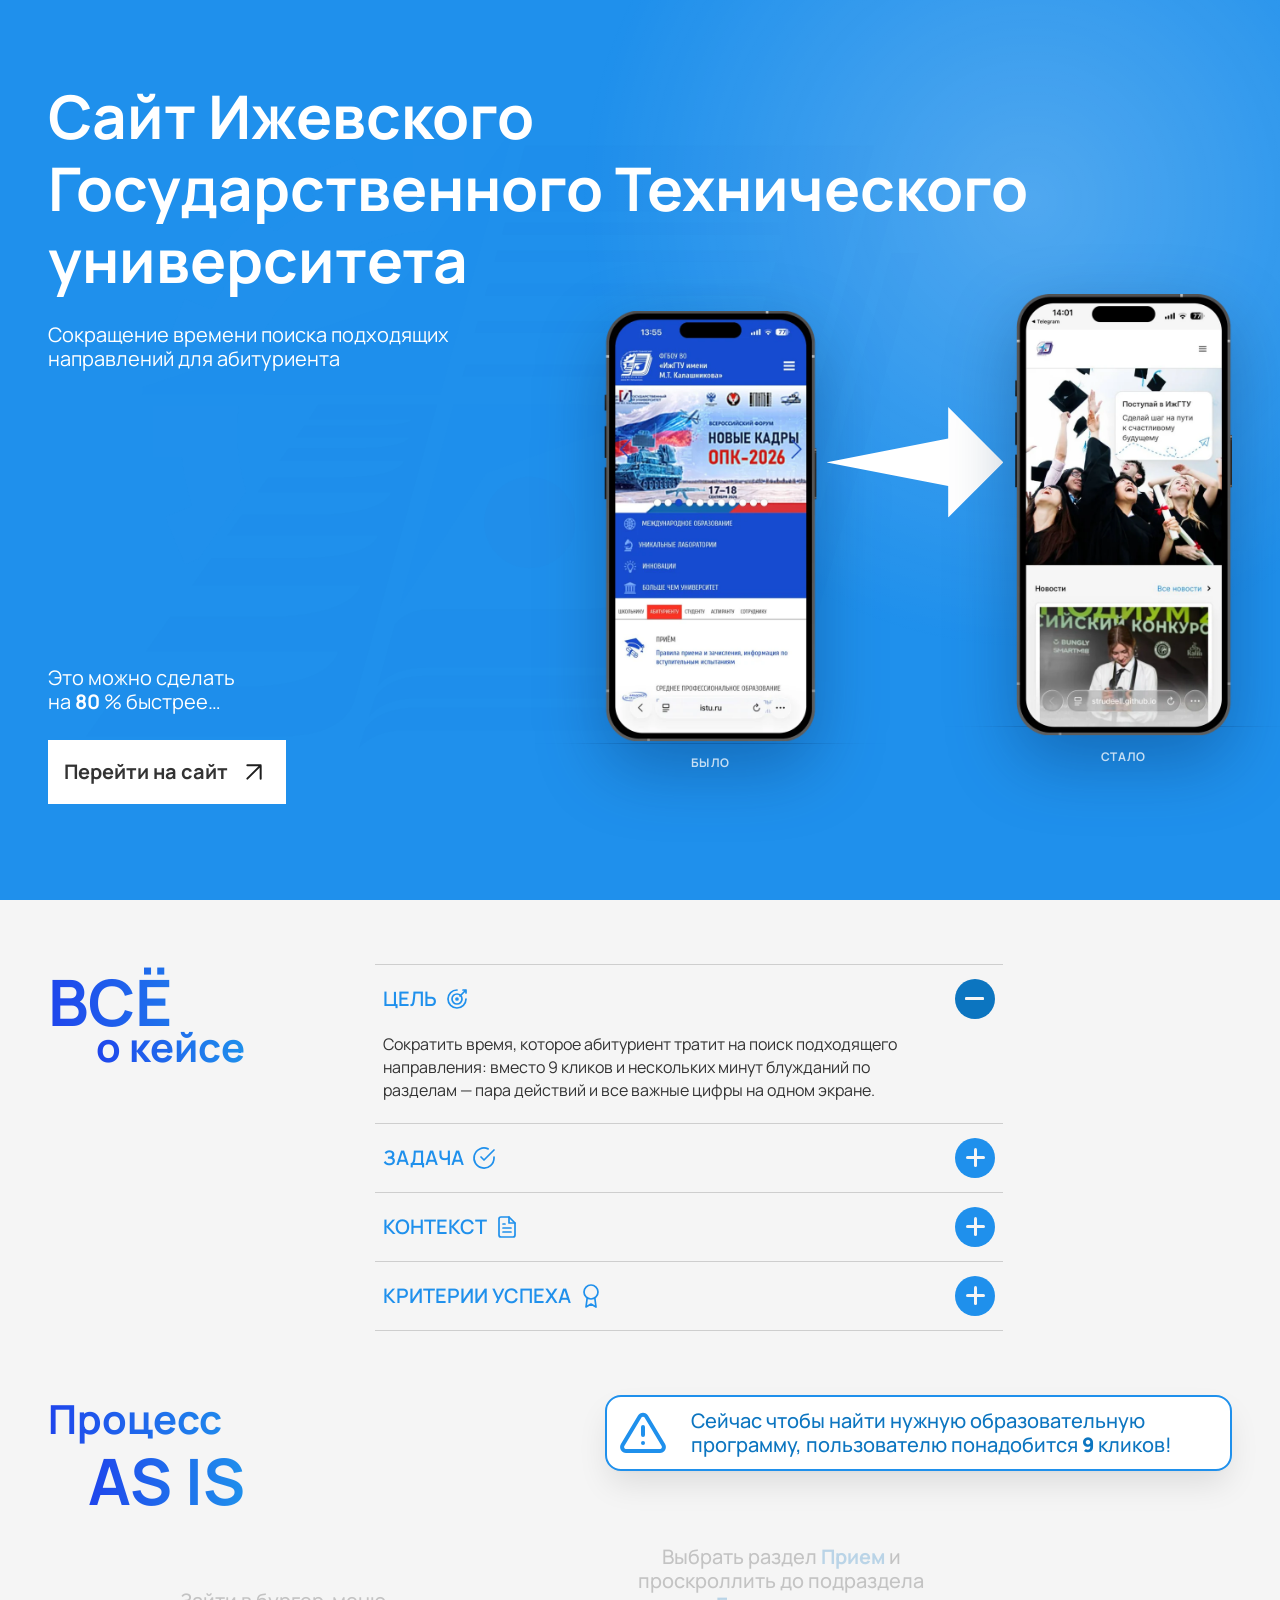
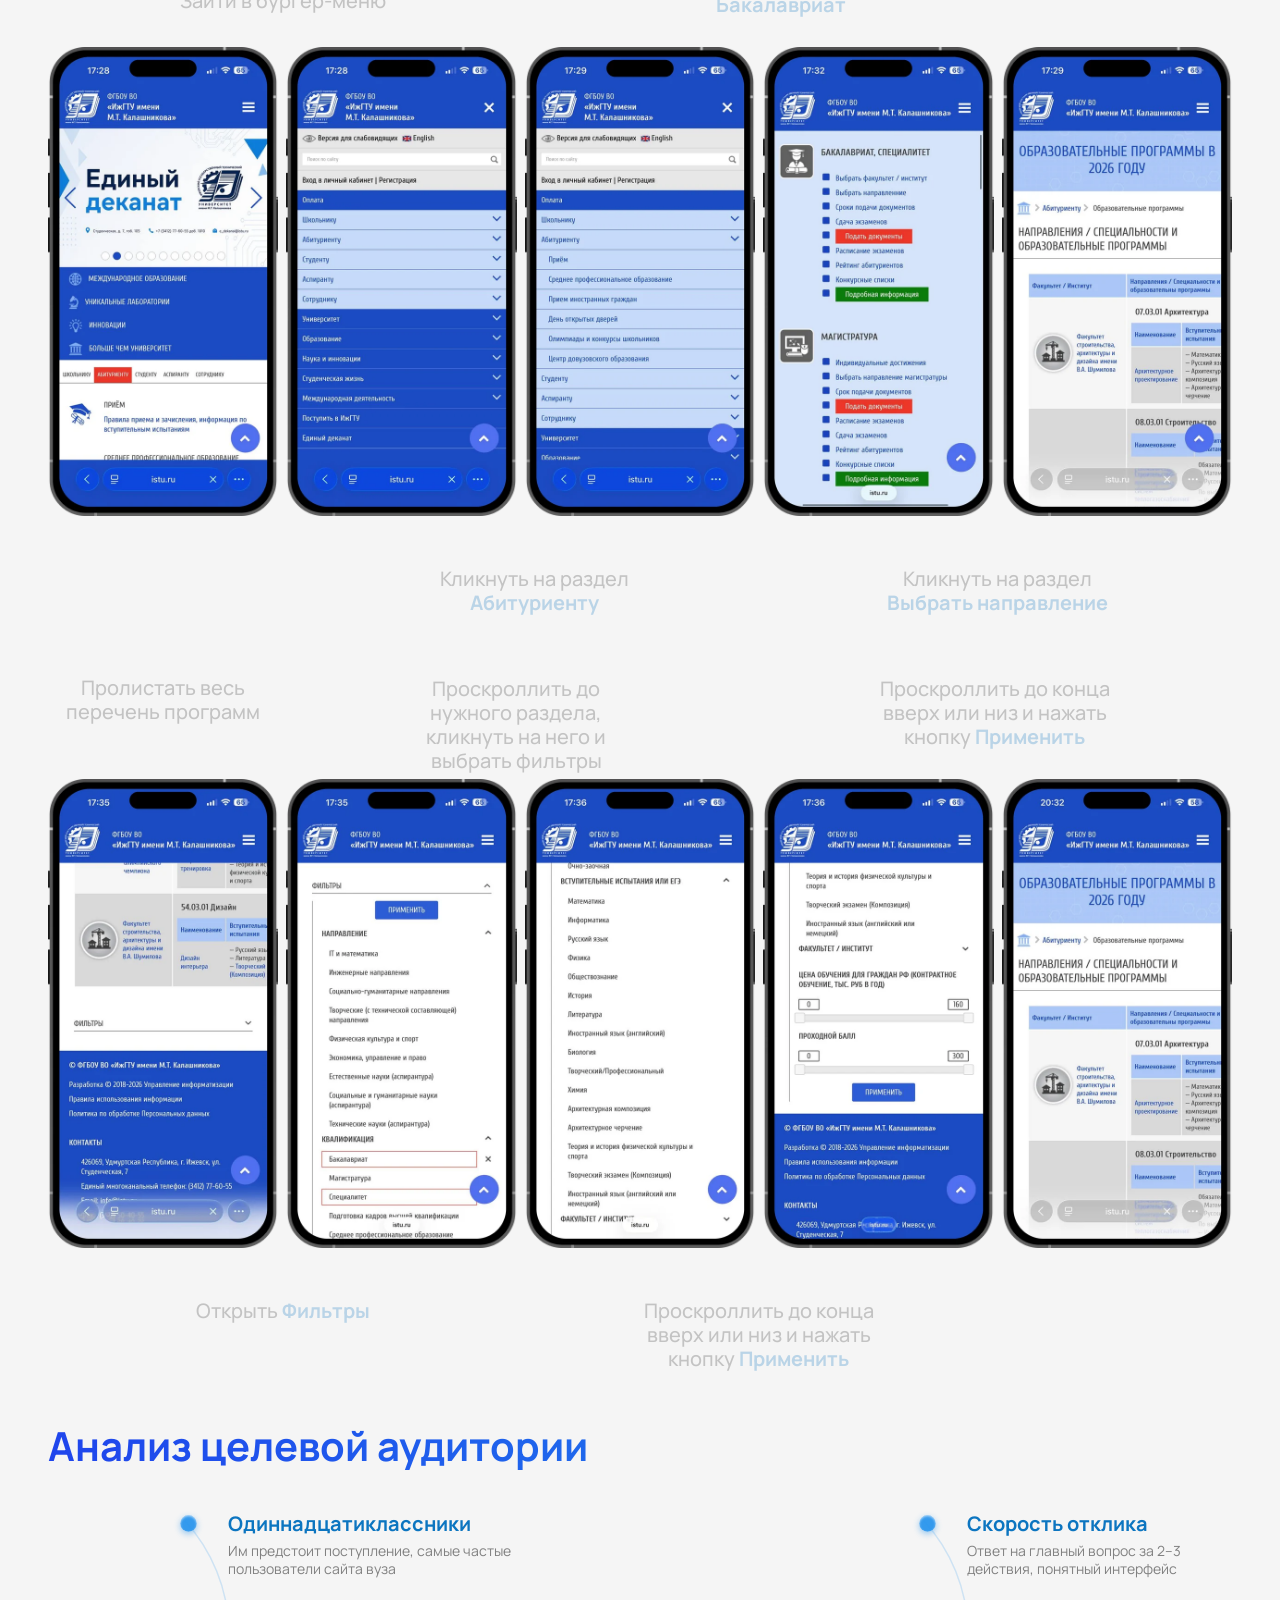
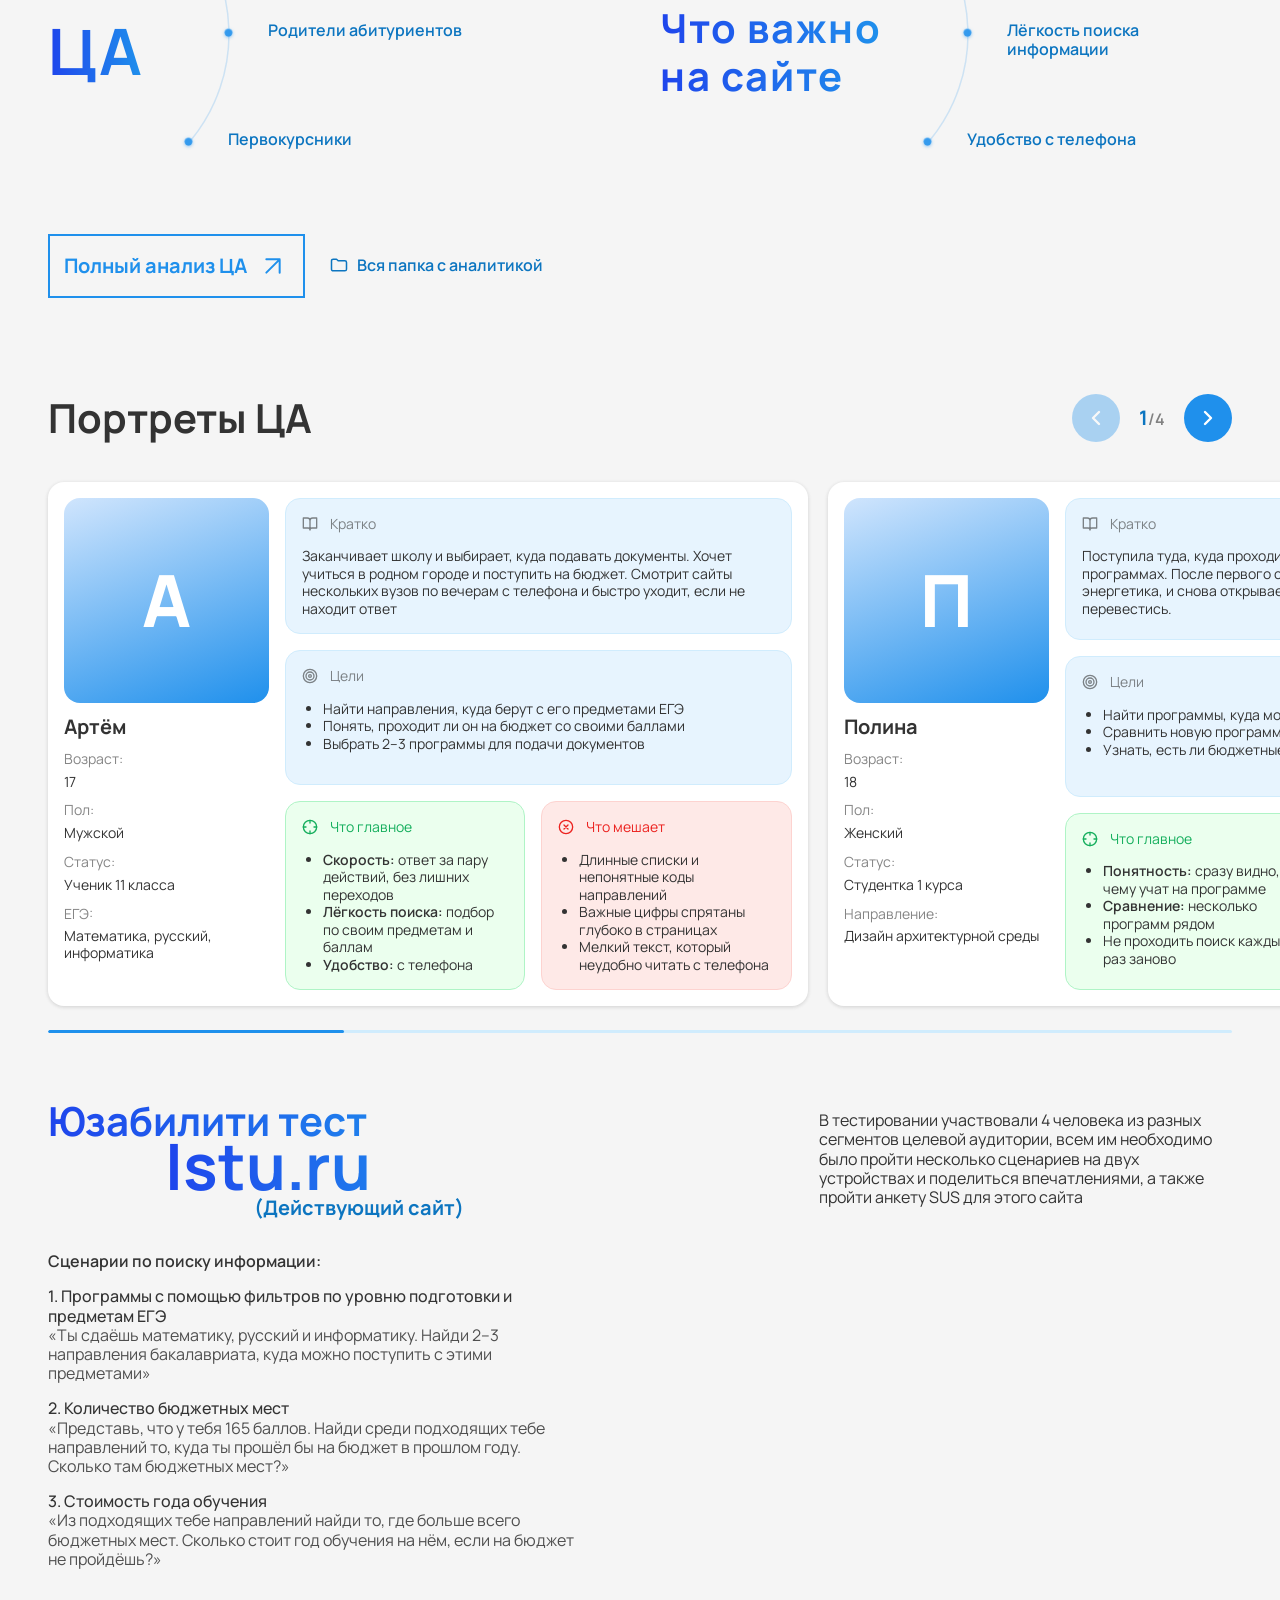
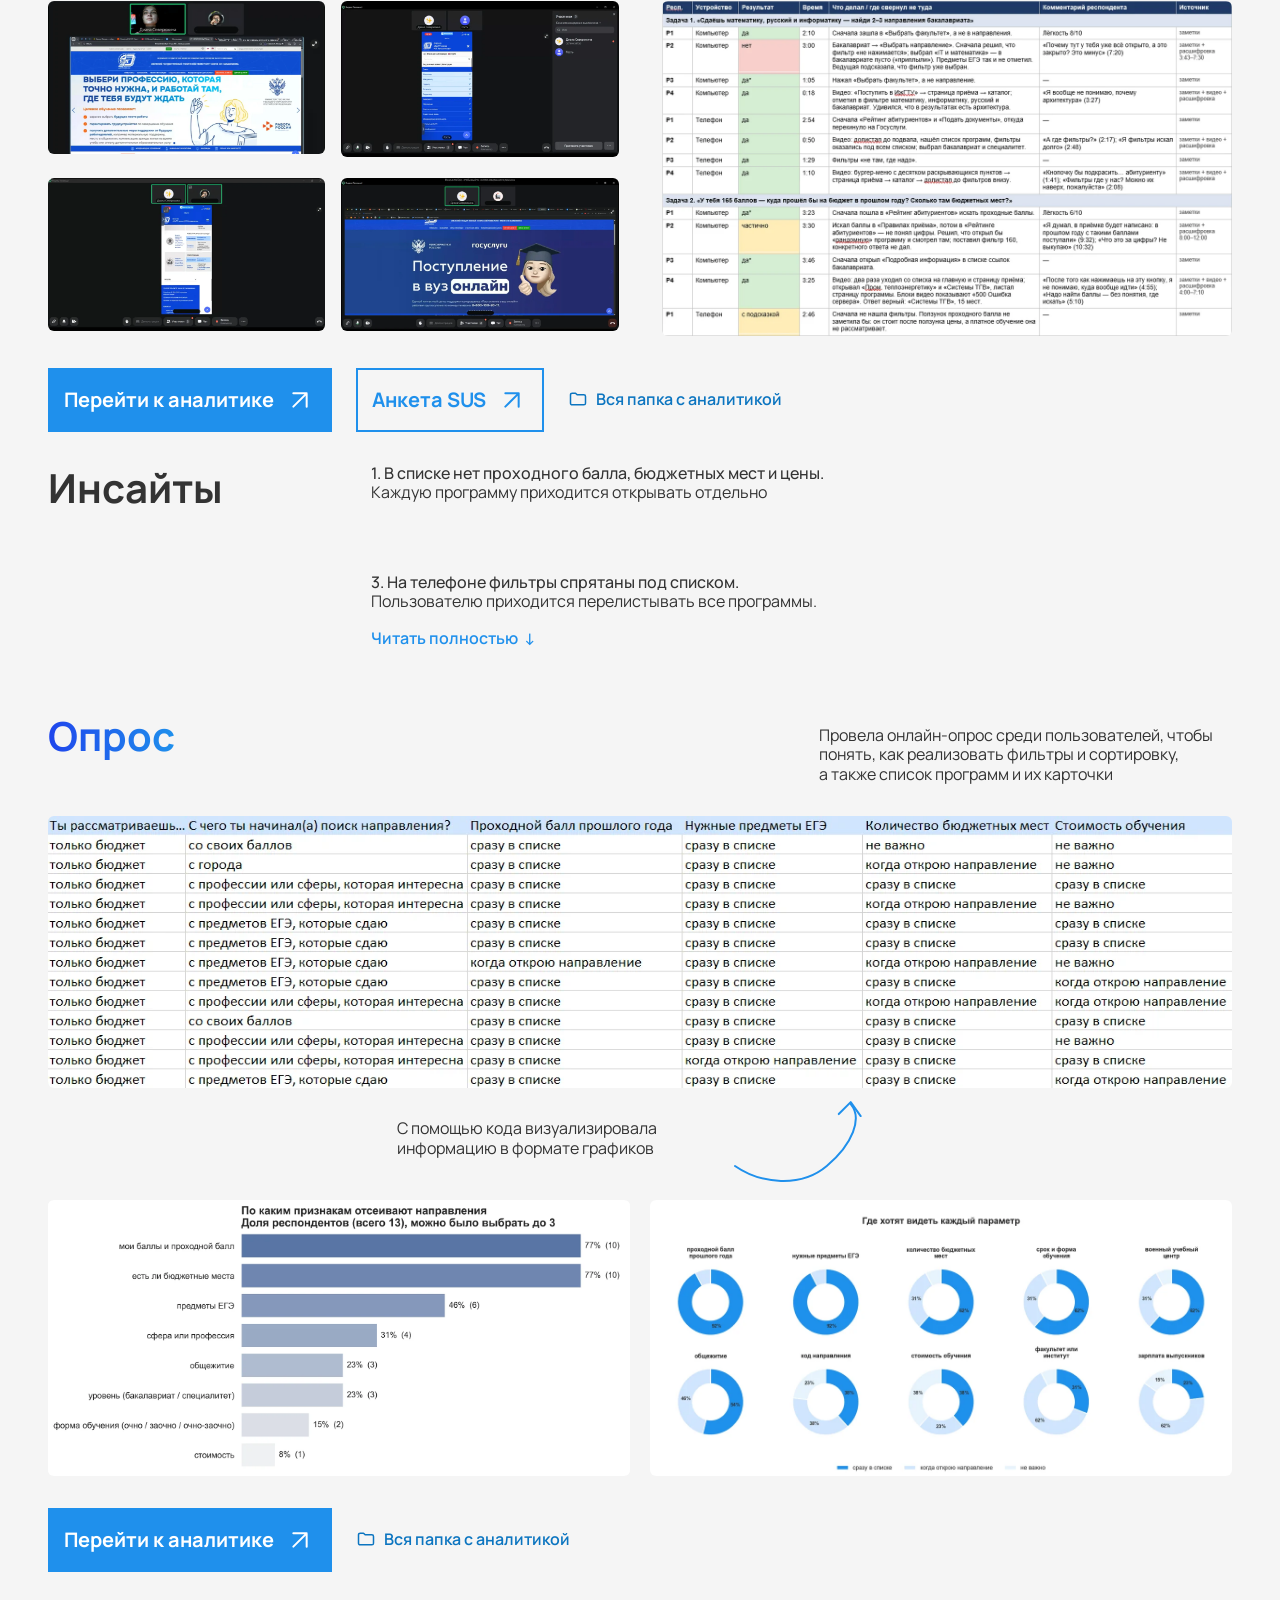
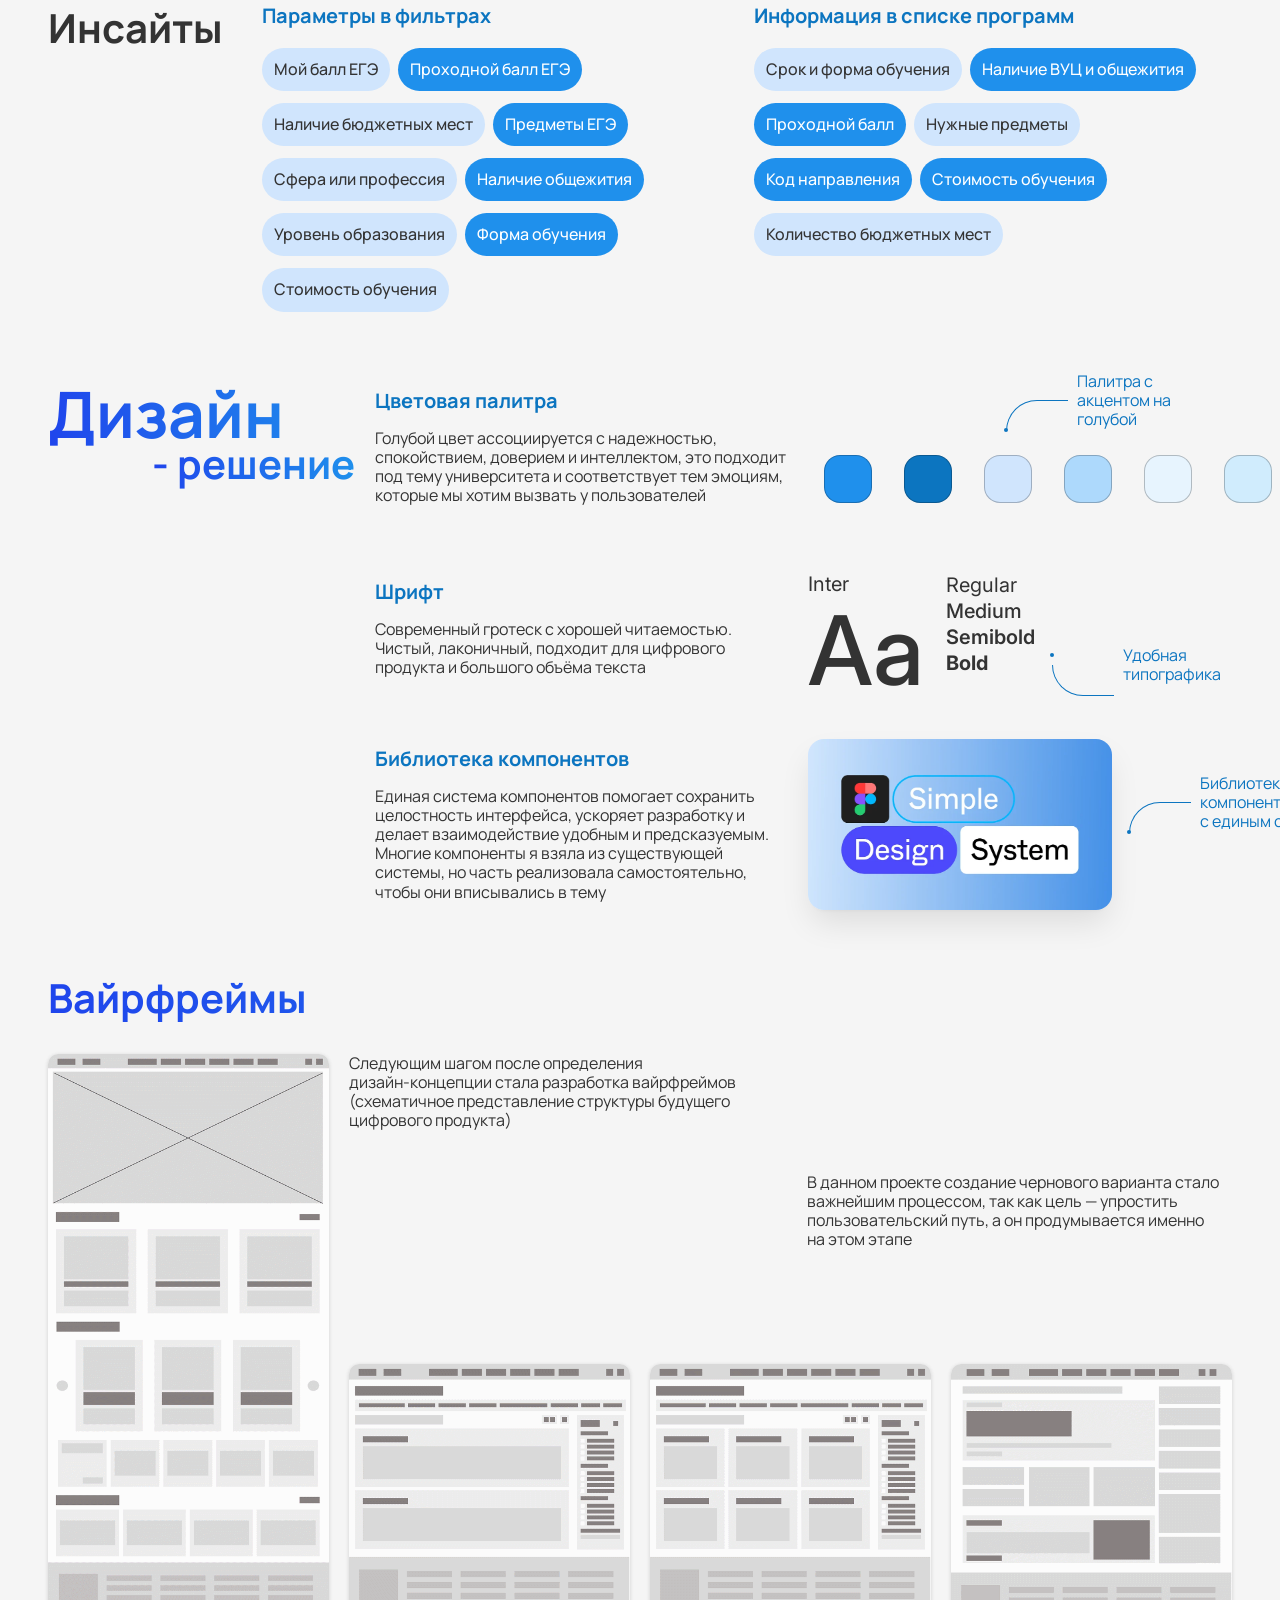
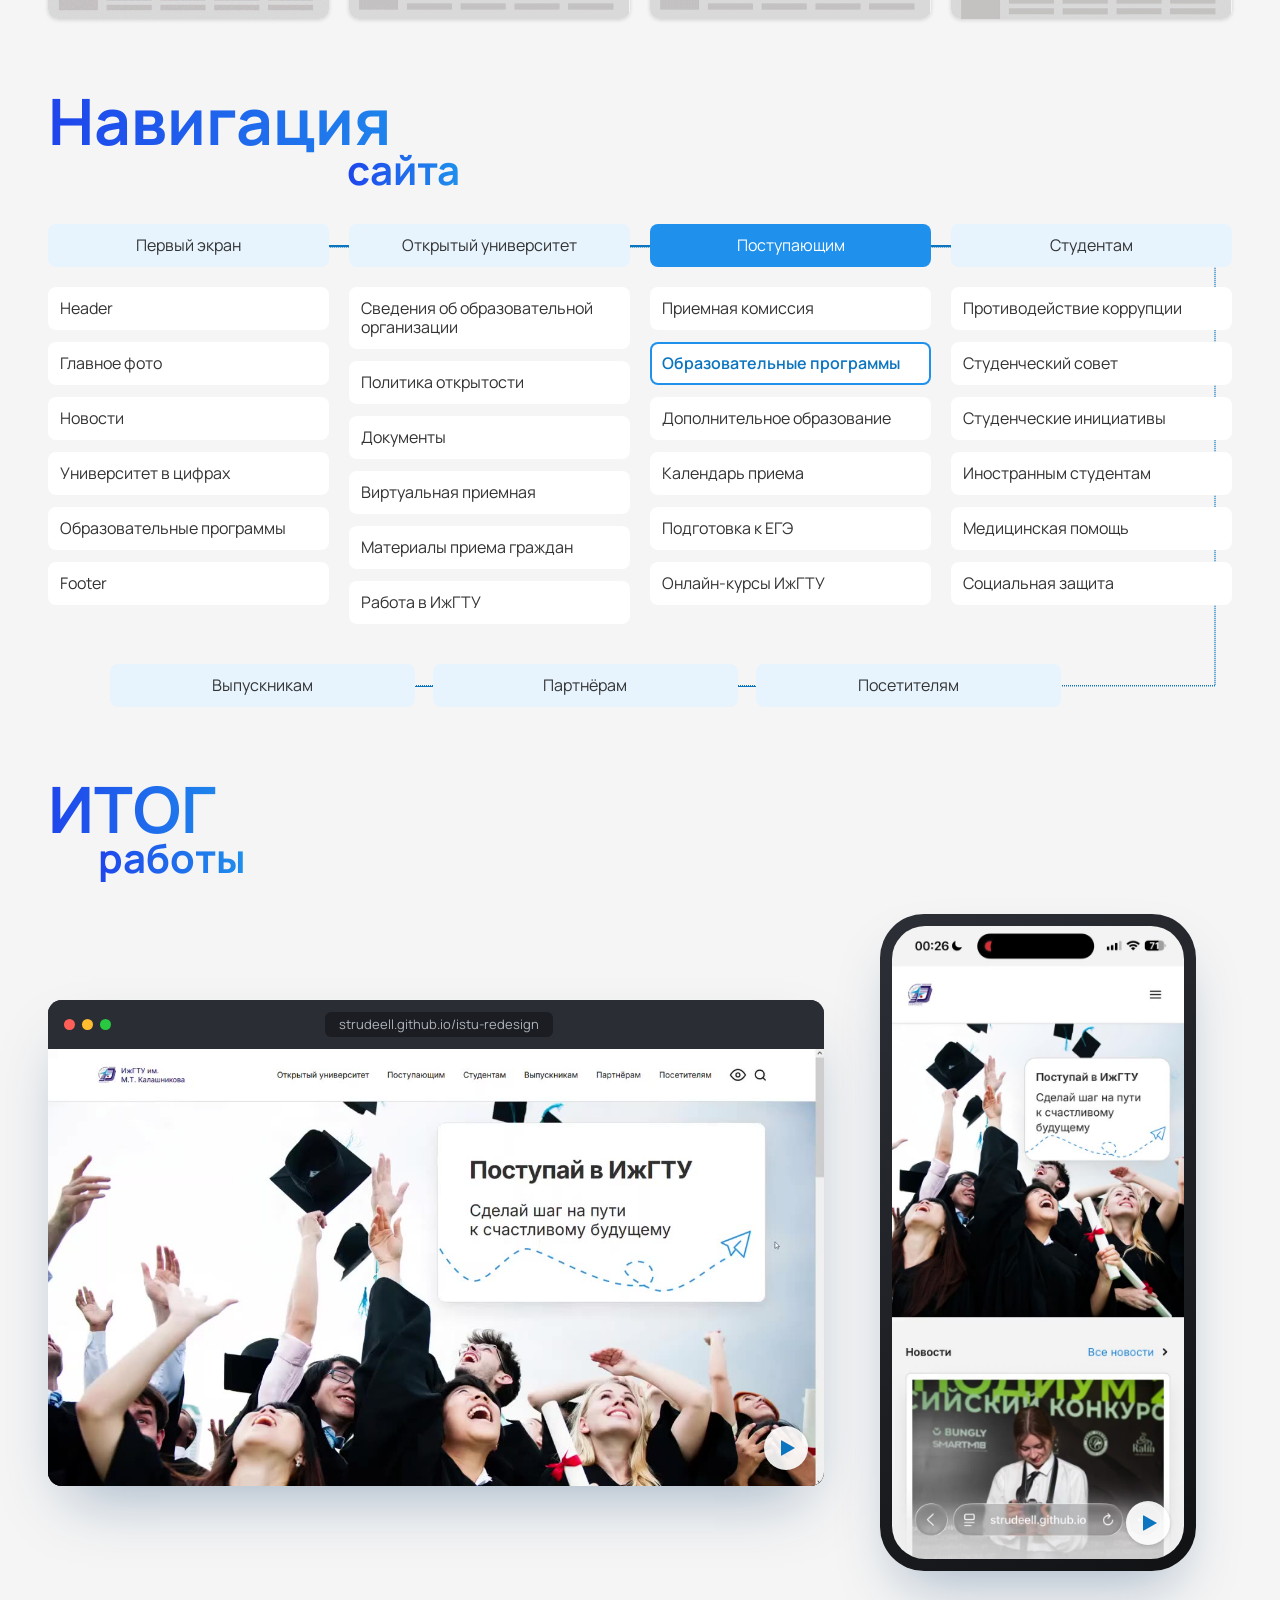
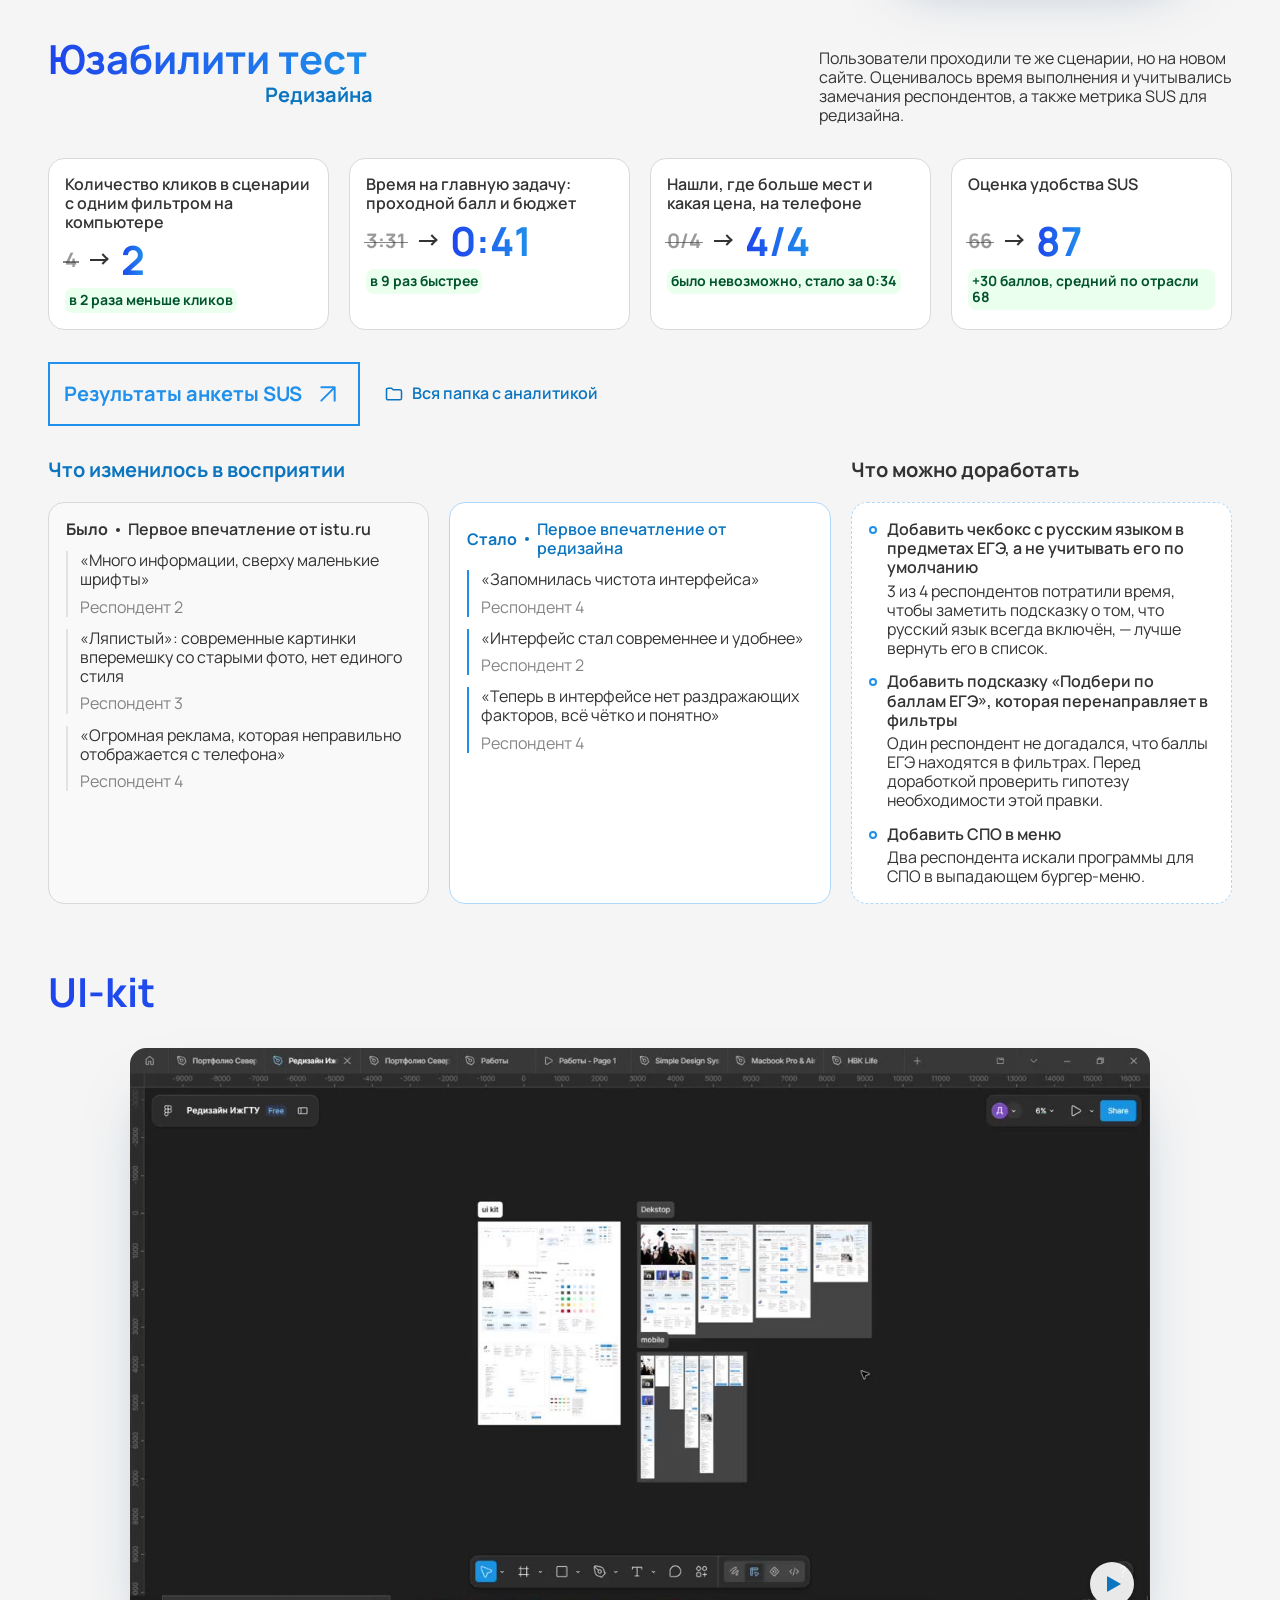
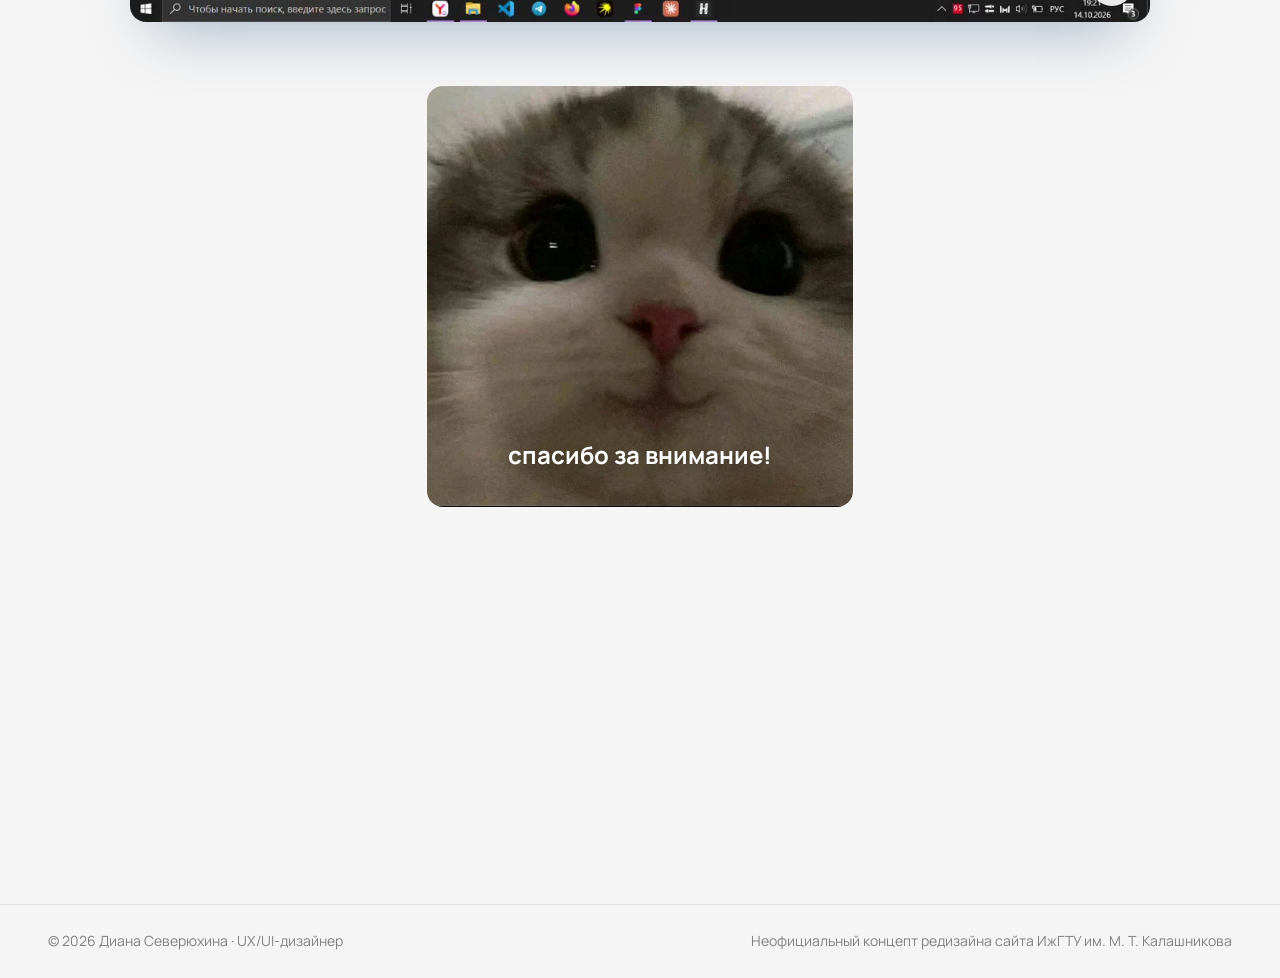
==== commit 766b93ab: "Правки по отзыву: раскрывающийся анализ ЦА, инсайты, ссылки на файлы аналитики, мобильная версия - А" ====
--- a/index.html
+++ b/index.html
@@ -44,8 +44,8 @@
   <link rel="preconnect" href="https://fonts.googleapis.com">
   <link rel="preconnect" href="https://fonts.gstatic.com" crossorigin>
   <link href="https://fonts.googleapis.com/css2?family=Inter:wght@400;500;600;700&family=Manrope:wght@400;500;600;700;800&display=swap" rel="stylesheet">
-  <link rel="stylesheet" href="css/base.css">
-  <link rel="stylesheet" href="css/sections.css">
+  <link rel="stylesheet" href="css/base.css?v=2">
+  <link rel="stylesheet" href="css/sections.css?v=2">
 </head>
 <body>
 
@@ -182,6 +182,7 @@
         <div class="flow__counter" aria-hidden="true">
           <span class="flow__num">0</span><span class="flow__of">/9 кликов</span>
         </div>
+        <p class="swipe-hint" aria-hidden="true"><span class="swipe-hint__hand"></span>Листайте экраны</p>
         <div class="flow__canvas">
           <svg class="flow__arrows" viewBox="0 0 1280 1536" preserveAspectRatio="none" aria-hidden="true">
             <defs>
@@ -239,20 +240,24 @@
           <p class="orbit__label h-xl grad-text">ЦА</p>
           <div class="orbit__items">
             <svg class="orbit__arc" viewBox="0 0 45 219.5" preserveAspectRatio="none" aria-hidden="true"><path d="M7.13 219.49C32.62 188.25 46.02 148.9 44.9 108.61 43.77 68.31 28.2 29.77 1.02 0"/></svg>
-            <p class="orbit__item"><i></i>Одиннадцатиклассники</p>
-            <p class="orbit__item"><i></i>Родители абитуриентов</p>
-            <p class="orbit__item"><i></i>Первокурсники</p>
+            <button class="orbit__item" type="button"><i></i><span class="orbit__text"><b>Одиннадцатиклассники</b><small>Им предстоит поступление, самые частые пользователи сайта вуза</small></span></button>
+            <button class="orbit__item" type="button"><i></i><span class="orbit__text"><b>Родители абитуриентов</b><small>Помогают своим детям определиться с профессией</small></span></button>
+            <button class="orbit__item" type="button"><i></i><span class="orbit__text"><b>Первокурсники</b><small>Некоторые студенты на 1 курсе решают перепоступить</small></span></button>
           </div>
         </div>
         <div class="orbit reveal from-right" style="--d:.15s">
           <p class="orbit__label h-lg grad-text">Что важно<br>на сайте</p>
           <div class="orbit__items">
             <svg class="orbit__arc" viewBox="0 0 45 219.5" preserveAspectRatio="none" aria-hidden="true"><path d="M7.13 219.49C32.62 188.25 46.02 148.9 44.9 108.61 43.77 68.31 28.2 29.77 1.02 0"/></svg>
-            <p class="orbit__item"><i></i>Скорость отклика</p>
-            <p class="orbit__item"><i></i>Лёгкость поиска информации</p>
-            <p class="orbit__item"><i></i>Удобство с телефона</p>
-          </div>
-        </div>
+            <button class="orbit__item" type="button"><i></i><span class="orbit__text"><b>Скорость отклика</b><small>Ответ на главный вопрос за 2–3 действия, понятный интерфейс</small></span></button>
+            <button class="orbit__item" type="button"><i></i><span class="orbit__text"><b>Лёгкость поиска информации</b><small>Подбор по предметам ЕГЭ, понятные фильтры и поиск по названию</small></span></button>
+            <button class="orbit__item" type="button"><i></i><span class="orbit__text"><b>Удобство с телефона</b><small>Фильтры сверху, карточки в одну колонку, без таблиц</small></span></button>
+          </div>
+        </div>
+      </div>
+      <div class="links-row reveal">
+        <a class="btn btn--outline" href="https://disk.yandex.ru/d/cltu1ibdZa6NSg/%D0%A6%D0%90%20%D0%98%D0%B6%D0%93%D0%A2%D0%A3%20%E2%80%94%20%D0%B0%D0%BD%D0%B0%D0%BB%D0%B8%D0%B7.pdf" target="_blank" rel="noopener">Полный анализ ЦА <img class="ico" src="assets/icons/arrow-up-right-blue.svg" alt=""></a>
+        <a class="link-folder" href="https://disk.yandex.ru/d/cltu1ibdZa6NSg" target="_blank" rel="noopener"><svg viewBox="0 0 24 24" aria-hidden="true"><path d="M3 7a2 2 0 0 1 2-2h4l2 2h8a2 2 0 0 1 2 2v8a2 2 0 0 1-2 2H5a2 2 0 0 1-2-2z"/></svg>Вся папка с аналитикой</a>
       </div>
     </div>
   </section>
@@ -304,16 +309,31 @@
         <button class="zoomable proofs__big reveal from-right" data-full="assets/img/usab-sus.webp"><img src="assets/img/usab-sus.webp" alt="Результаты анкеты SUS для istu.ru" loading="lazy"></button>
       </div>
 
-      <a class="btn reveal" href="https://disk.yandex.ru/d/cltu1ibdZa6NSg" target="_blank" rel="noopener">Перейти к аналитике <img class="ico" src="assets/icons/arrow-up-right-white.svg" alt=""></a>
+      <div class="links-row reveal">
+        <a class="btn" href="https://disk.yandex.ru/d/cltu1ibdZa6NSg/%D0%AE%D0%B7%D0%B0%D0%B1%D0%B8%D0%BB%D0%B8%D1%82%D0%B8-%D1%82%D0%B5%D1%81%D1%82%20%D0%98%D0%B6%D0%93%D0%A2%D0%A3%20%E2%80%94%20%D1%81%D0%B2%D0%BE%D0%B4%D0%BD%D0%B0%D1%8F%20%D1%82%D0%B0%D0%B1%D0%BB%D0%B8%D1%86%D0%B0.docx" target="_blank" rel="noopener">Перейти к аналитике <img class="ico" src="assets/icons/arrow-up-right-white.svg" alt=""></a>
+        <a class="btn btn--outline" href="https://disk.yandex.ru/d/cltu1ibdZa6NSg/%D0%9E%D1%86%D0%B5%D0%BD%D0%BA%D0%B0%20%D1%83%D0%B4%D0%BE%D0%B1%D1%81%D1%82%D0%B2%D0%B0%20SUS.xlsx" target="_blank" rel="noopener">Анкета SUS <img class="ico" src="assets/icons/arrow-up-right-blue.svg" alt=""></a>
+        <a class="link-folder" href="https://disk.yandex.ru/d/cltu1ibdZa6NSg" target="_blank" rel="noopener"><svg viewBox="0 0 24 24" aria-hidden="true"><path d="M3 7a2 2 0 0 1 2-2h4l2 2h8a2 2 0 0 1 2 2v8a2 2 0 0 1-2 2H5a2 2 0 0 1-2-2z"/></svg>Вся папка с аналитикой</a>
+      </div>
 
       <div class="insights offset-block">
         <h3 class="h-lg reveal">Инсайты</h3>
-        <ol class="insights__list">
-          <li class="reveal"><b>В списке нет проходного балла, бюджетных мест и цены.</b> Каждую программу приходится открывать отдельно</li>
-          <li class="reveal" style="--d:.1s"><b>Неудобный ползунок проходного балла.</b> Его не замечают, настраивают наоборот («от 165» вместо «до 165»), хочется ввести число.</li>
-          <li class="reveal" style="--d:.2s"><b>На телефоне фильтры спрятаны под списком.</b> Пользователю приходится перелистывать все программы.</li>
-          <li class="reveal" style="--d:.3s"><a class="link-more" href="https://disk.yandex.ru/d/cltu1ibdZa6NSg" target="_blank" rel="noopener">Читать полностью</a></li>
-        </ol>
+        <div class="insights__body">
+          <ol class="insights__list">
+            <li class="reveal"><b>В списке нет проходного балла, бюджетных мест и цены.</b> Каждую программу приходится открывать отдельно</li>
+            <li class="reveal" style="--d:.1s"><b>Неудобный ползунок проходного балла.</b> Его не замечают, настраивают наоборот («от 165» вместо «до 165»), хочется ввести число.</li>
+            <li class="reveal" style="--d:.2s"><b>На телефоне фильтры спрятаны под списком.</b> Пользователю приходится перелистывать все программы.</li>
+          </ol>
+          <div class="insights__more" id="insights-more">
+            <div>
+              <ol class="insights__list" start="4">
+                <li><b>Первый клик уводит не туда.</b> Разделы «Выбрать факультет», «Рейтинг абитуриентов», «Подать документы» путают.</li>
+                <li><b>Кнопка «Применить» внизу фильтров или их две.</b> Результат обновляется не сразу, приходится искать и нажимать кнопку.</li>
+                <li><b>Устаревший разношёрстный визуал.</b> Узкий мелкий шрифт, прописное письмо (капс), старые фото раздражают пользователей.</li>
+              </ol>
+            </div>
+          </div>
+          <button class="link-more insights__toggle reveal" type="button" aria-expanded="false" aria-controls="insights-more" style="--d:.3s">Читать полностью</button>
+        </div>
       </div>
     </div>
   </section>
@@ -334,7 +354,10 @@
         <button class="zoomable reveal from-left" data-full="assets/img/survey-filters.webp"><img src="assets/img/survey-filters.webp" alt="Какие фильтры нужны пользователям — результаты опроса" loading="lazy"></button>
         <button class="zoomable reveal from-right" data-full="assets/img/survey-params.webp"><img src="assets/img/survey-params.webp" alt="Где пользователи ожидают видеть параметры — результаты опроса" loading="lazy"></button>
       </div>
-      <a class="btn reveal" href="https://disk.yandex.ru/d/cltu1ibdZa6NSg" target="_blank" rel="noopener">Перейти к аналитике <img class="ico" src="assets/icons/arrow-up-right-white.svg" alt=""></a>
+      <div class="links-row reveal">
+        <a class="btn" href="https://disk.yandex.ru/d/cltu1ibdZa6NSg/%D0%A0%D0%B5%D0%B7%D1%83%D0%BB%D1%8C%D1%82%D0%B0%D1%82%D1%8B%20%D0%BE%D0%BF%D1%80%D0%BE%D1%81%D0%B0.xlsx" target="_blank" rel="noopener">Перейти к аналитике <img class="ico" src="assets/icons/arrow-up-right-white.svg" alt=""></a>
+        <a class="link-folder" href="https://disk.yandex.ru/d/cltu1ibdZa6NSg" target="_blank" rel="noopener"><svg viewBox="0 0 24 24" aria-hidden="true"><path d="M3 7a2 2 0 0 1 2-2h4l2 2h8a2 2 0 0 1 2 2v8a2 2 0 0 1-2 2H5a2 2 0 0 1-2-2z"/></svg>Вся папка с аналитикой</a>
+      </div>
 
       <div class="survey__insights">
         <h3 class="h-lg reveal">Инсайты</h3>
@@ -417,15 +440,17 @@
     <div class="container">
       <h2 class="h-lg grad-text reveal">Вайрфреймы</h2>
       <div class="wires__grid">
+        <div class="wires__texts">
+          <p class="reveal">Следующим шагом после определения дизайн‑концепции стала разработка вайрфреймов (схематичное представление структуры будущего цифрового продукта)</p>
+          <p class="reveal" style="--d:.1s">В данном проекте создание чернового варианта стало важнейшим процессом, так как цель — упростить пользовательский путь, а он продумывается именно на этом этапе</p>
+        </div>
         <figure class="wire wire--tall reveal from-left">
-          <img src="assets/gif/wf1.gif" alt="Вайрфрейм превращается в готовый дизайн: главная страница" loading="lazy">
+          <img src="assets/gif/wf1.gif" alt="Вайрфрейм превращается в готовый дизайн: главная страница" loading="lazy" width="480" height="965">
           <figcaption><span>Черновик</span><i></i><span>Дизайн</span></figcaption>
         </figure>
-        <p class="wires__t1 reveal">Следующим шагом после определения дизайн‑концепции стала разработка вайрфреймов (схематичное представление структуры будущего цифрового продукта)</p>
-        <p class="wires__t2 reveal" style="--d:.1s">В данном проекте создание чернового варианта стало важнейшим процессом, так как цель — упростить пользовательский путь, а он продумывается именно на этом этапе</p>
-        <figure class="wire wire--a reveal" style="--d:.05s"><img src="assets/gif/wf3.gif" alt="Вайрфрейм превращается в готовый дизайн" loading="lazy"><figcaption><span>Черновик</span><i></i><span>Дизайн</span></figcaption></figure>
-        <figure class="wire wire--b reveal" style="--d:.15s"><img src="assets/gif/wf2.gif" alt="Вайрфрейм превращается в готовый дизайн" loading="lazy"><figcaption><span>Черновик</span><i></i><span>Дизайн</span></figcaption></figure>
-        <figure class="wire wire--c reveal" style="--d:.25s"><img src="assets/gif/wf4.gif" alt="Вайрфрейм превращается в готовый дизайн" loading="lazy"><figcaption><span>Черновик</span><i></i><span>Дизайн</span></figcaption></figure>
+        <figure class="wire wire--a reveal" style="--d:.05s"><img src="assets/gif/wf3.gif" alt="Вайрфрейм превращается в готовый дизайн: список программ" loading="lazy" width="560" height="507"><figcaption><span>Черновик</span><i></i><span>Дизайн</span></figcaption></figure>
+        <figure class="wire wire--b reveal" style="--d:.15s"><img src="assets/gif/wf2.gif" alt="Вайрфрейм превращается в готовый дизайн: каталог программ" loading="lazy" width="560" height="507"><figcaption><span>Черновик</span><i></i><span>Дизайн</span></figcaption></figure>
+        <figure class="wire wire--c reveal" style="--d:.25s"><img src="assets/gif/wf4.gif" alt="Вайрфрейм превращается в готовый дизайн: страница программы" loading="lazy" width="560" height="507"><figcaption><span>Черновик</span><i></i><span>Дизайн</span></figcaption></figure>
       </div>
     </div>
   </section>
@@ -517,29 +542,30 @@
         </article>
       </div>
 
+      <div class="links-row reveal">
+        <a class="btn btn--outline" href="https://disk.yandex.ru/d/cltu1ibdZa6NSg/%D0%9E%D1%86%D0%B5%D0%BD%D0%BA%D0%B0%20%D1%83%D0%B4%D0%BE%D0%B1%D1%81%D1%82%D0%B2%D0%B0%20SUS.xlsx" target="_blank" rel="noopener">Результаты анкеты SUS <img class="ico" src="assets/icons/arrow-up-right-blue.svg" alt=""></a>
+        <a class="link-folder" href="https://disk.yandex.ru/d/cltu1ibdZa6NSg" target="_blank" rel="noopener"><svg viewBox="0 0 24 24" aria-hidden="true"><path d="M3 7a2 2 0 0 1 2-2h4l2 2h8a2 2 0 0 1 2 2v8a2 2 0 0 1-2 2H5a2 2 0 0 1-2-2z"/></svg>Вся папка с аналитикой</a>
+      </div>
+
       <div class="perception">
-        <div class="perception__main">
-          <h3 class="t-20 accent reveal">Что изменилось в восприятии</h3>
-          <div class="perception__cols">
-            <div class="quotes quotes--before reveal from-left">
-              <p class="quotes__head"><b>Было</b><i></i>Первое впечатление от istu.ru</p>
-              <blockquote>«Много информации, сверху маленькие шрифты»<cite>Респондент 2</cite></blockquote>
-              <blockquote>«Ляпистый»: современные картинки вперемешку со старыми фото, нет единого стиля<cite>Респондент 3</cite></blockquote>
-              <blockquote>«Огромная реклама, которая неправильно отображается с телефона»<cite>Респондент 4</cite></blockquote>
-            </div>
-            <div class="quotes quotes--after reveal from-right">
-              <p class="quotes__head"><b>Стало</b><i></i>Первое впечатление от редизайна</p>
-              <blockquote>«Запомнилась чистота интерфейса»<cite>Респондент 4</cite></blockquote>
-              <blockquote>«Интерфейс стал современнее и удобнее»<cite>Респондент 2</cite></blockquote>
-              <blockquote>«Теперь в интерфейсе нет раздражающих факторов, всё четко и понятно»<cite>Респондент 4</cite></blockquote>
-            </div>
-          </div>
-        </div>
-        <div class="todo reveal" style="--d:.2s">
-          <h3 class="t-20">Что можно доработать</h3>
+        <h3 class="t-20 accent perception__h1 reveal">Что изменилось в восприятии</h3>
+        <h3 class="t-20 perception__h2 reveal">Что можно доработать</h3>
+        <div class="quotes quotes--before reveal from-left">
+          <p class="quotes__head"><b>Было</b><i></i>Первое впечатление от istu.ru</p>
+          <blockquote>«Много информации, сверху маленькие шрифты»<cite>Респондент 2</cite></blockquote>
+          <blockquote>«Ляпистый»: современные картинки вперемешку со старыми фото, нет единого стиля<cite>Респондент 3</cite></blockquote>
+          <blockquote>«Огромная реклама, которая неправильно отображается с телефона»<cite>Респондент 4</cite></blockquote>
+        </div>
+        <div class="quotes quotes--after reveal" style="--d:.1s">
+          <p class="quotes__head"><b>Стало</b><i></i>Первое впечатление от редизайна</p>
+          <blockquote>«Запомнилась чистота интерфейса»<cite>Респондент 4</cite></blockquote>
+          <blockquote>«Интерфейс стал современнее и удобнее»<cite>Респондент 2</cite></blockquote>
+          <blockquote>«Теперь в интерфейсе нет раздражающих факторов, всё чётко и понятно»<cite>Респондент 4</cite></blockquote>
+        </div>
+        <div class="todo reveal from-right" style="--d:.2s">
           <div class="todo__item">
             <b>Добавить чекбокс с русским языком в предметах ЕГЭ, а не учитывать его по умолчанию</b>
-            <p>3 из 4 респондентов потратили время, чтобы заметить подсказку о том, что русский язык всегда включен, лучше вернуть его в список.</p>
+            <p>3 из 4 респондентов потратили время, чтобы заметить подсказку о том, что русский язык всегда включён, — лучше вернуть его в список.</p>
           </div>
           <div class="todo__item">
             <b>Добавить подсказку «Подбери по баллам ЕГЭ», которая перенаправляет в фильтры</b>
@@ -547,7 +573,7 @@
           </div>
           <div class="todo__item">
             <b>Добавить СПО в меню</b>
-            <p>Два респондента искали программы для СПО в выпадающем бургер меню.</p>
+            <p>Два респондента искали программы для СПО в выпадающем бургер-меню.</p>
           </div>
         </div>
       </div>
@@ -598,6 +624,6 @@
 </div>
 <div class="toast" id="toast" role="status" aria-live="polite"></div>
 
-<script src="js/main.js" defer></script>
+<script src="js/main.js?v=2" defer></script>
 </body>
 </html>
--- a/css/base.css
+++ b/css/base.css
@@ -1,120 +1,125 @@
-/* ============ Токены из UI-kit (Figma) ============ */
-:root {
-  --blue: #1f90ec;
-  --blue-hover: #0c75c0;
-  --blue-deep: #1f45ec;
-  --blue-secondary: #d0e5fd;
-  --blue-secondary-hover: #add9fc;
-  --blue-tertiary: #e7f4fe;
-  --blue-tertiary-hover: #d0ecfd;
-  --text: #333;
-  --text-muted: rgba(51, 51, 51, .6);
-  --bg: #f5f5f5;
-  --white: #fff;
-  --pos-bg: #ebffee;
-  --pos-border: #aff4c6;
-  --pos-text: #14ae5c;
-  --neg-bg: #fee9e7;
-  --neg-border: #fdd3d0;
-  --neg-text: #ec221f;
-  --grad: linear-gradient(90deg, var(--blue-deep), var(--blue));
-  --shadow-200: 0 1px 4px rgba(12, 12, 13, .05), 0 1px 4px rgba(12, 12, 13, .1);
-  --shadow-400: 0 4px 4px -4px rgba(12, 12, 13, .05), 0 16px 32px -4px rgba(12, 12, 13, .1);
-  --r: 16px;
-  --container: 1280px;
-  --gutter: 80px;
-  --ease: cubic-bezier(.22, 1, .36, 1);
-  color-scheme: light;
-}
-
-*, *::before, *::after { box-sizing: border-box; }
-html { scroll-behavior: smooth; -webkit-text-size-adjust: 100%; }
-body {
-  margin: 0;
-  font-family: "Manrope", system-ui, sans-serif;
-  font-size: 16px;
-  line-height: 1.2;
-  color: var(--text);
-  background: var(--bg);
-  overflow-x: hidden;
-  -webkit-font-smoothing: antialiased;
-}
-img, video, svg { display: block; max-width: 100%; }
-a { color: inherit; text-decoration: none; }
-button { font: inherit; color: inherit; border: 0; background: none; cursor: pointer; padding: 0; }
-p, h1, h2, h3, h4, ul { margin: 0; }
-ul { padding-left: 21px; }
-::selection { background: var(--blue); color: #fff; }
-
-.container {
-  width: 100%;
-  max-width: calc(var(--container) + var(--gutter) * 2);
-  margin: 0 auto;
-  padding: 0 var(--gutter);
-}
-.section { padding: 64px 0 0; position: relative; }
-
-/* ============ Типографика ============ */
-.grad-text {
-  background: var(--grad);
-  -webkit-background-clip: text;
-  background-clip: text;
-  color: transparent;
-}
-.h-xl { font-size: 64px; font-weight: 700; line-height: 1.2; text-transform: uppercase; }
-.h-lg { font-size: 40px; font-weight: 700; line-height: 1.2; }
-.t-20 { font-size: 20px; }
-.t-16 { font-size: 16px; }
-.t-14 { font-size: 14px; }
-.muted { color: var(--text-muted); }
-.accent { color: var(--blue-hover); font-weight: 700; }
-
-/* «Составной» заголовок: крупное слово + подпись со смещением, как в макете */
-.title-combo { display: inline-grid; white-space: nowrap; }
-.title-combo > * { grid-area: 1 / 1; }
-.title-combo .h-lg { line-height: 1.2; }
-
-/* ============ Кнопки ============ */
-.btn {
-  display: inline-flex; align-items: center; justify-content: center; gap: 10px;
-  padding: 16px; font-size: 20px; font-weight: 700; line-height: 1.2;
-  background: var(--blue); color: #fff;
-  border-radius: 0;
-  transition: background .3s var(--ease), transform .3s var(--ease), box-shadow .3s var(--ease);
-  position: relative; overflow: hidden; isolation: isolate;
-}
-.btn::after { /* блик при наведении */
-  content: ""; position: absolute; inset: 0; z-index: -1;
-  background: linear-gradient(110deg, transparent 30%, rgba(255,255,255,.35) 50%, transparent 70%);
-  transform: translateX(-120%); transition: transform .7s var(--ease);
-}
-.btn:hover { background: var(--blue-hover); transform: translateY(-2px); box-shadow: var(--shadow-400); }
-.btn:hover::after { transform: translateX(120%); }
-.btn:active { transform: translateY(0); }
-.btn .ico { width: 32px; height: 32px; transition: transform .3s var(--ease); }
-.btn:hover .ico { transform: translate(3px, -3px); }
-.btn--white { background: #fff; color: var(--text); }
-.btn--white:hover { background: var(--blue-tertiary); }
-.btn--outline { background: transparent; color: var(--blue); box-shadow: inset 0 0 0 2px var(--blue); }
-.btn--outline:hover { background: var(--blue); color: #fff; }
-.btn--outline:hover .ico { filter: brightness(0) invert(1); }
-
-.card {
-  background: #fff; border-radius: var(--r); box-shadow: var(--shadow-200);
-}
-.tile {
-  background: var(--blue-tertiary); border: 1px solid var(--blue-tertiary-hover);
-  border-radius: 15px; padding: 16px;
-}
-
-/* ============ Анимации появления ============ */
-.reveal { opacity: 0; transform: translateY(40px); transition: opacity .9s var(--ease), transform .9s var(--ease); transition-delay: var(--d, 0s); }
-.reveal.from-left { transform: translateX(-60px); }
-.reveal.from-right { transform: translateX(60px); }
-.reveal.zoom { transform: scale(.92); }
-.reveal.in { opacity: 1; transform: none; }
-@media (prefers-reduced-motion: reduce) {
-  html { scroll-behavior: auto; }
-  .reveal { opacity: 1; transform: none; transition: none; }
-  *, *::before, *::after { animation-duration: .01ms !important; animation-iteration-count: 1 !important; }
-}
+/* ============ Токены из UI-kit (Figma) ============ */
+:root {
+  --blue: #1f90ec;
+  --blue-hover: #0c75c0;
+  --blue-deep: #1f45ec;
+  --blue-secondary: #d0e5fd;
+  --blue-secondary-hover: #add9fc;
+  --blue-tertiary: #e7f4fe;
+  --blue-tertiary-hover: #d0ecfd;
+  --text: #333;
+  --text-muted: rgba(51, 51, 51, .6);
+  --bg: #f5f5f5;
+  --white: #fff;
+  --pos-bg: #ebffee;
+  --pos-border: #aff4c6;
+  --pos-text: #14ae5c;
+  --neg-bg: #fee9e7;
+  --neg-border: #fdd3d0;
+  --neg-text: #ec221f;
+  --grad: linear-gradient(90deg, var(--blue-deep), var(--blue));
+  --shadow-200: 0 1px 4px rgba(12, 12, 13, .05), 0 1px 4px rgba(12, 12, 13, .1);
+  --shadow-400: 0 4px 4px -4px rgba(12, 12, 13, .05), 0 16px 32px -4px rgba(12, 12, 13, .1);
+  --r: 16px;
+  --container: 1280px;
+  --gutter: 80px;
+  --ease: cubic-bezier(.22, 1, .36, 1);
+  color-scheme: light;
+}
+
+*, *::before, *::after { box-sizing: border-box; }
+html { scroll-behavior: smooth; -webkit-text-size-adjust: 100%; }
+body {
+  margin: 0;
+  font-family: "Manrope", system-ui, sans-serif;
+  font-size: 16px;
+  line-height: 1.2;
+  color: var(--text);
+  background: var(--bg);
+  overflow-x: hidden;
+  -webkit-font-smoothing: antialiased;
+}
+html { overflow-x: hidden; }
+@supports (overflow: clip) { html, body { overflow-x: clip; } }
+img, video, svg { display: block; max-width: 100%; }
+a { color: inherit; text-decoration: none; }
+button { font: inherit; color: inherit; border: 0; background: none; cursor: pointer; padding: 0; }
+p, h1, h2, h3, h4, ul { margin: 0; }
+ul { padding-left: 21px; }
+::selection { background: var(--blue); color: #fff; }
+
+.container {
+  width: 100%;
+  max-width: calc(var(--container) + var(--gutter) * 2);
+  margin: 0 auto;
+  padding: 0 var(--gutter);
+}
+.section { padding: 64px 0 0; position: relative; }
+
+/* ============ Типографика ============ */
+.grad-text {
+  background: var(--grad);
+  -webkit-background-clip: text;
+  background-clip: text;
+  color: transparent;
+}
+.h-xl { font-size: 64px; font-weight: 700; line-height: 1.2; text-transform: uppercase; }
+.h-lg { font-size: 40px; font-weight: 700; line-height: 1.2; }
+.t-20 { font-size: 20px; }
+.t-16 { font-size: 16px; }
+.t-14 { font-size: 14px; }
+.muted { color: var(--text-muted); }
+.accent { color: var(--blue-hover); font-weight: 700; }
+
+/* «Составной» заголовок: крупное слово + подпись со смещением, как в макете */
+.title-combo { display: inline-grid; white-space: nowrap; }
+.title-combo > * { grid-area: 1 / 1; }
+.title-combo .h-lg { line-height: 1.2; }
+
+/* ============ Кнопки ============ */
+.btn {
+  display: inline-flex; align-items: center; justify-content: center; gap: 10px;
+  padding: 16px; font-size: 20px; font-weight: 700; line-height: 1.2;
+  background: var(--blue); color: #fff;
+  border-radius: 0;
+  transition: background .3s var(--ease), transform .3s var(--ease), box-shadow .3s var(--ease);
+  position: relative; overflow: hidden; isolation: isolate;
+}
+.btn::after { /* блик при наведении */
+  content: ""; position: absolute; inset: 0; z-index: -1;
+  background: linear-gradient(110deg, transparent 30%, rgba(255,255,255,.35) 50%, transparent 70%);
+  transform: translateX(-120%); transition: transform .7s var(--ease);
+}
+.btn:active { transform: translateY(0); }
+.btn .ico { width: 32px; height: 32px; transition: transform .3s var(--ease); }
+.btn--white { background: #fff; color: var(--text); }
+.btn--outline { background: transparent; color: var(--blue); box-shadow: inset 0 0 0 2px var(--blue); }
+
+.card {
+  background: #fff; border-radius: var(--r); box-shadow: var(--shadow-200);
+}
+.tile {
+  background: var(--blue-tertiary); border: 1px solid var(--blue-tertiary-hover);
+  border-radius: 15px; padding: 16px;
+}
+
+@media (hover: hover) {
+  .btn:hover { background: var(--blue-hover); transform: translateY(-2px); box-shadow: var(--shadow-400); }
+  .btn:hover::after { transform: translateX(120%); }
+  .btn:hover .ico { transform: translate(3px, -3px); }
+  .btn--white:hover { background: var(--blue-tertiary); }
+  .btn--outline:hover { background: var(--blue); color: #fff; }
+  .btn--outline:hover .ico { filter: brightness(0) invert(1); }
+}
+
+/* ============ Анимации появления ============ */
+.reveal { opacity: 0; transform: translateY(40px); transition: opacity .9s var(--ease), transform .9s var(--ease); transition-delay: var(--d, 0s); }
+.reveal.from-left { transform: translateX(-60px); }
+.reveal.from-right { transform: translateX(60px); }
+.reveal.zoom { transform: scale(.92); }
+.reveal.in { opacity: 1; transform: none; }
+@media (prefers-reduced-motion: reduce) {
+  html { scroll-behavior: auto; }
+  .reveal { opacity: 1; transform: none; transition: none; }
+  *, *::before, *::after { animation-duration: .01ms !important; animation-iteration-count: 1 !important; }
+}
--- a/css/sections.css
+++ b/css/sections.css
@@ -14,10 +14,8 @@
 .topbar__logo b { color: var(--blue); }
 .topbar__nav { display: flex; gap: 4px; margin-left: auto; }
 .topbar__nav a { padding: 8px 14px; border-radius: 999px; font-weight: 500; transition: background .25s, color .25s; }
-.topbar__nav a:hover { background: var(--blue-tertiary); color: var(--blue-hover); }
 .topbar__nav a.active { background: var(--blue); color: #fff; }
 .topbar__cta { padding: 10px 18px; background: var(--blue); color: #fff; font-weight: 700; transition: background .25s; white-space: nowrap; }
-.topbar__cta:hover { background: var(--blue-hover); }
 
 /* ============ HERO ============ */
 .hero { position: relative; min-height: 900px; background: var(--blue); color: #fff; overflow: hidden; isolation: isolate; }
@@ -69,13 +67,11 @@
 .acc summary::-webkit-details-marker { display: none; }
 .acc__title { display: flex; align-items: center; gap: 8px; font-size: 20px; font-weight: 600; text-transform: uppercase; color: var(--blue); }
 .acc__title svg { transition: transform .5s var(--ease); }
-.acc:hover .acc__title svg { transform: rotate(-12deg) scale(1.1); }
 .acc__btn { position: relative; width: 40px; height: 40px; border-radius: 50%; background: var(--blue); flex: none; transition: background .3s, transform .5s var(--ease); }
 .acc__btn::before, .acc__btn::after { content: ""; position: absolute; left: 50%; top: 50%; width: 19px; height: 3px; margin: -1.5px 0 0 -9.5px; border-radius: 2px; background: var(--bg); transition: transform .4s var(--ease); }
 .acc__btn::after { transform: rotate(90deg); }
 .acc[open] .acc__btn { transform: rotate(180deg); background: var(--blue-hover); }
 .acc[open] .acc__btn::after { transform: rotate(0); }
-.acc summary:hover .acc__btn { background: var(--blue-hover); }
 .acc__body { display: grid; grid-template-rows: 0fr; transition: grid-template-rows .5s var(--ease); }
 .acc[open] .acc__body { grid-template-rows: 1fr; }
 .acc__body > div { overflow: hidden; }
@@ -115,27 +111,32 @@
   width: 19.45%; height: auto; aspect-ratio: 249 / 507; object-fit: cover;
   transition: transform .5s var(--ease), filter .5s; filter: saturate(.9);
 }
-.flow__row img:hover { transform: translateY(-8px) scale(1.03); filter: saturate(1.1) drop-shadow(0 18px 24px rgba(0, 0, 0, .18)); }
 
 .flow__steps { display: none; list-style: none; padding: 0; margin: 20px 0 0; gap: 10px; counter-reset: st; }
 .flow__steps li { counter-increment: st; display: flex; gap: 12px; align-items: baseline; font-size: 15px; font-weight: 500; }
 .flow__steps li::before { content: counter(st); flex: none; width: 26px; height: 26px; border-radius: 50%; display: grid; place-items: center; background: var(--blue); color: #fff; font-size: 13px; font-weight: 700; transform: translateY(-2px); }
 .flow__steps b { color: var(--blue-hover); }
 
+.swipe-hint { display: none; align-items: center; gap: 12px; margin: 0 0 12px; font-size: 14px; font-weight: 600; color: var(--blue-hover); }
+.swipe-hint__hand { position: relative; width: 44px; height: 22px; border-radius: 11px; background: var(--blue-tertiary-hover); flex: none; }
+.swipe-hint__hand::before { content: ""; position: absolute; left: 4px; top: 4px; width: 14px; height: 14px; border-radius: 50%; background: var(--blue); animation: swipe 1.8s var(--ease) infinite; }
+.swipe-hint__hand::after { content: ""; position: absolute; right: -14px; top: 6px; width: 7px; height: 7px; border: solid var(--blue); border-width: 2px 2px 0 0; transform: rotate(45deg); animation: swipeArrow 1.8s ease-in-out infinite; }
+@keyframes swipe { 0% { transform: translateX(0); opacity: 0; } 15% { opacity: 1; } 70% { transform: translateX(22px); opacity: 1; } 100% { transform: translateX(22px); opacity: 0; } }
+@keyframes swipeArrow { 0%, 100% { translate: 0 0; opacity: .4; } 60% { translate: 4px 0; opacity: 1; } }
+
 /* ============ Анализ ЦА ============ */
-.ca__grid { display: grid; grid-template-columns: 515px 1fr; gap: 81px; margin-top: 32px; }
-.orbit { display: flex; align-items: center; gap: 32px; }
+.ca__grid { display: grid; grid-template-columns: 1fr 1fr; gap: 40px; margin-top: 32px; }
+.orbit { display: flex; align-items: center; gap: 24px; min-width: 0; }
 .orbit__label { flex: none; letter-spacing: .04em; white-space: nowrap; }
 .orbit .h-xl.orbit__label { width: 94px; }
-.orbit .h-lg.orbit__label { width: 207px; }
-.orbit__items { position: relative; height: 262px; flex: 1; }
+.orbit__items { position: relative; height: 300px; flex: 1; min-width: 0; }
 .orbit__arc { position: absolute; left: 18px; top: 19px; width: 45px; height: 219px; overflow: visible; }
-.orbit__arc path { fill: none; stroke: rgba(31, 144, 236, .15); stroke-width: 1.5; stroke-dasharray: 260; stroke-dashoffset: 260; transition: stroke-dashoffset 1.4s var(--ease) .3s; }
+.orbit__arc path { fill: none; stroke: rgba(31, 144, 236, .18); stroke-width: 1.5; stroke-dasharray: 260; stroke-dashoffset: 260; transition: stroke-dashoffset 1.4s var(--ease) .3s; }
 .orbit.in .orbit__arc path { stroke-dashoffset: 0; }
 .orbit__item {
-  position: absolute; left: 0; display: flex; align-items: center; gap: 64px; padding: 10px;
-  font-size: 20px; font-weight: 700; color: var(--blue-hover); white-space: nowrap;
+  position: absolute; left: 0; right: 0; display: flex; align-items: flex-start; gap: 28px; padding: 10px; text-align: left;
   opacity: 0; transform: translateX(20px); transition: opacity .6s, transform .6s var(--ease);
+  -webkit-tap-highlight-color: transparent;
 }
 .orbit__item:nth-of-type(1) { top: 0; transition-delay: .4s; }
 .orbit__item:nth-of-type(2) { top: 109px; left: 40px; transition-delay: .6s; }
@@ -144,10 +145,19 @@
 .orbit__item i {
   position: relative; width: 15px; height: 15px; margin: 4.5px; border-radius: 50%; flex: none;
   background: rgba(31, 144, 236, .9); box-shadow: 0 2px 6px rgba(31, 144, 236, .45), inset 0 1px 2px rgba(255, 255, 255, .6);
-}
-.orbit__item i::after { content: ""; position: absolute; inset: -6px; border-radius: 50%; border: 2px solid var(--blue); opacity: 0; animation: ping 2.6s ease-out infinite; }
-.orbit__item:nth-of-type(2) i::after { animation-delay: .8s; }
-.orbit__item:nth-of-type(3) i::after { animation-delay: 1.6s; }
+  transform: scale(.55); transition: transform .45s var(--ease);
+}
+.orbit__item i::after { content: ""; position: absolute; inset: -6px; border-radius: 50%; border: 2px solid var(--blue); opacity: 0; }
+.orbit__item.on i { transform: scale(1.1); }
+.orbit__item.on i::after { animation: ping 1.6s ease-out infinite; }
+.orbit__text { min-width: 0; }
+.orbit__text b { display: block; font-size: 16px; font-weight: 600; color: var(--blue-hover); transition: font-size .4s var(--ease); }
+.orbit__item.on .orbit__text b { font-size: 20px; font-weight: 700; }
+.orbit__text small {
+  display: block; max-width: 300px; font-size: 14px; line-height: 1.3; color: var(--text-muted);
+  max-height: 0; opacity: 0; overflow: hidden; transition: max-height .5s var(--ease), opacity .4s, margin .4s var(--ease);
+}
+.orbit__item.on .orbit__text small { max-height: 60px; opacity: 1; margin-top: 6px; }
 @keyframes ping { 0% { transform: scale(.6); opacity: .7; } 80%, 100% { transform: scale(1.8); opacity: 0; } }
 
 /* ============ Портреты ============ */
@@ -155,7 +165,6 @@
 .slider-nav { display: flex; align-items: center; gap: 14px; }
 .slider-btn { width: 48px; height: 48px; border-radius: 50%; background: var(--blue); display: grid; place-items: center; transition: background .25s, transform .25s var(--ease), opacity .25s; }
 .slider-btn svg { width: 24px; height: 24px; fill: none; stroke: #fff; stroke-width: 2.4; stroke-linecap: round; stroke-linejoin: round; }
-.slider-btn:hover { background: var(--blue-hover); transform: scale(1.08); }
 .slider-btn:disabled { opacity: .35; pointer-events: none; }
 .slider-count { font-weight: 600; color: var(--text-muted); min-width: 36px; text-align: center; }
 .slider-count b { color: var(--blue-hover); font-size: 20px; }
@@ -172,11 +181,9 @@
   background: #fff; border-radius: var(--r); box-shadow: var(--shadow-200);
   transition: transform .5s var(--ease), box-shadow .5s;
 }
-.persona:hover { transform: translateY(-4px); box-shadow: var(--shadow-400); }
 .persona__side { width: 205px; flex: none; display: flex; flex-direction: column; gap: 12px; }
 .persona__ava { width: 100%; aspect-ratio: 1; border-radius: 16px; overflow: hidden; background: linear-gradient(160deg, #d0e5fd, #1f90ec); position: relative; }
 .persona__ava img { width: 100%; height: 100%; object-fit: cover; transition: transform .6s var(--ease); }
-.persona:hover .persona__ava img { transform: scale(1.06); }
 .persona__ava .initial { position: absolute; inset: 0; display: grid; place-items: center; font-size: 72px; font-weight: 800; color: #fff; }
 .persona__name { font-size: 20px; font-weight: 700; }
 .persona__info { font-size: 14px; display: grid; gap: 6px; }
@@ -211,24 +218,35 @@
 .proofs__grid { display: grid; grid-template-columns: 1fr 1fr; gap: 16px; align-items: start; }
 .zoomable { display: block; overflow: hidden; border-radius: 6px; position: relative; cursor: zoom-in; background: #e9e9e9; }
 .zoomable img { width: 100%; height: auto; transition: transform .6s var(--ease); }
-.zoomable:hover img { transform: scale(1.04); }
 .zoomable::after {
   content: ""; position: absolute; right: 10px; top: 10px; width: 34px; height: 34px; border-radius: 50%;
   background: rgba(255, 255, 255, .92) url("data:image/svg+xml,%3Csvg xmlns='http://www.w3.org/2000/svg' width='18' height='18' fill='none' stroke='%230c75c0' stroke-width='2.2' stroke-linecap='round' viewBox='0 0 24 24'%3E%3Cpath d='M15 3h6v6M9 21H3v-6M21 3l-7 7M3 21l7-7'/%3E%3C/svg%3E") center no-repeat;
   opacity: 0; transform: scale(.7); transition: .3s var(--ease); box-shadow: var(--shadow-200);
 }
-.zoomable:hover::after { opacity: 1; transform: none; }
 .proofs__big { align-self: start; }
 .insights { margin-top: 32px; display: grid; grid-template-columns: 323px 1fr; margin-left: 323px; }
 .usab .insights { margin-left: 323px; grid-template-columns: 323px 525px; }
-.insights__list { list-style: none; padding: 0; display: grid; gap: 16px; font-size: 16px; counter-reset: i; }
-.insights__list li:not(:last-child) { counter-increment: i; }
-.insights__list li:not(:last-child)::before { content: counter(i) ". "; font-weight: 500; }
+.insights__list { list-style: none; padding: 0; margin: 0; display: grid; gap: 16px; font-size: 16px; counter-reset: i; }
+.insights__list li { counter-increment: i; }
+.insights__list li::before { content: counter(i) ". "; font-weight: 500; }
 .insights__list b { font-weight: 500; display: inline; }
 .insights__list b::after { content: ""; display: block; }
+.insights__more { display: grid; grid-template-rows: 0fr; transition: grid-template-rows .6s var(--ease); }
+.insights__more > div { overflow: hidden; }
+.insights__more .insights__list { counter-reset: i 3; padding-top: 16px; }
+.insights__more li { opacity: 0; transform: translateY(12px); transition: opacity .4s, transform .5s var(--ease); }
+.insights__more.open { grid-template-rows: 1fr; }
+.insights__more.open li { opacity: 1; transform: none; }
+.insights__more.open li:nth-child(2) { transition-delay: .08s; }
+.insights__more.open li:nth-child(3) { transition-delay: .16s; }
+.insights__toggle { margin-top: 18px; font-size: 16px; }
+.link-more.insights__toggle::after { content: "↓"; }
+.link-more.insights__toggle[aria-expanded="true"]::after { transform: rotate(180deg); }
+.links-row { display: flex; flex-wrap: wrap; align-items: center; gap: 16px 24px; margin: 32px 0; }
+.link-folder { display: inline-flex; align-items: center; gap: 8px; font-weight: 600; color: var(--blue-hover); border-bottom: 1px dashed transparent; padding: 4px 0; transition: border-color .25s; }
+.link-folder svg { width: 20px; height: 20px; fill: none; stroke: currentColor; stroke-width: 1.8; stroke-linejoin: round; }
 .link-more { color: var(--blue); font-weight: 600; display: inline-flex; align-items: center; gap: 6px; }
 .link-more::after { content: "→"; transition: transform .3s var(--ease); }
-.link-more:hover::after { transform: translateX(5px); }
 
 /* ============ Опрос ============ */
 .survey__charts { width: 100%; border-radius: 6px; background: #fff; }
@@ -248,9 +266,8 @@
   opacity: 0; transform: scale(.6);
 }
 .chip--on { background: var(--blue); color: #fff; }
-.chip:hover { transform: translateY(-3px) !important; background: var(--blue-hover); color: #fff; }
-.chips-col.in .chip { animation: pop .5s var(--ease) forwards; animation-delay: calc(var(--i) * 60ms + .2s); }
-@keyframes pop { to { opacity: 1; transform: none; } }
+.chips-col.in .chip { animation: pop .5s var(--ease) backwards; animation-delay: calc(var(--i) * 60ms + .2s); opacity: 1; transform: none; }
+@keyframes pop { from { opacity: 0; transform: scale(.6); } to { opacity: 1; transform: none; } }
 
 /* ============ Дизайн-решение ============ */
 .design__grid { display: flex; gap: 20px; }
@@ -267,33 +284,30 @@
 .swatches { display: flex; }
 .swatch { width: 80px; height: 80px; padding: 16px; position: relative; }
 .swatch::before { content: ""; position: absolute; inset: 16px; border-radius: 16px; background: var(--c); border: 1px solid rgba(0, 0, 0, .24); transition: transform .35s var(--ease), border-radius .35s; }
-.swatch:hover::before { transform: scale(1.18) rotate(-6deg); border-radius: 12px; }
 .swatch::after {
   content: attr(data-hex); position: absolute; left: 50%; bottom: -14px; transform: translate(-50%, 4px);
   font-size: 12px; font-weight: 600; color: var(--blue-hover); opacity: 0; transition: .3s var(--ease); white-space: nowrap;
 }
-.swatch:hover::after { opacity: 1; transform: translate(-50%, 0); }
 .type-spec { display: flex; gap: 16px; align-items: flex-start; min-height: 112px; }
 .type-spec__aa { width: 122px; font-family: "Inter", sans-serif; }
 .type-spec__aa span { display: block; font-size: 20px; }
 .type-spec__aa b { display: block; font-size: 96px; font-weight: 500; line-height: .75; margin-top: 18px; transition: font-weight .4s; }
-.type-spec:hover .type-spec__aa b { font-weight: 700; }
 .type-spec__w { list-style: none; padding: 0; font-family: "Inter", sans-serif; font-size: 20px; line-height: 1.3; }
 .annot--bottom { position: absolute; left: 242px; top: 74px; width: 187px; }
 .annot--bottom::before { top: auto; bottom: calc(50% - 31px); transform: scaleY(-1); }
 .annot--bottom::after { top: 7px; }
 .design__cover { width: 304px; border-radius: 16px; box-shadow: var(--shadow-400); transition: transform .5s var(--ease); }
-.design__cover:hover { transform: rotate(-2deg) scale(1.03); }
 .design__row:nth-child(3) .annot { left: 319px; top: 35px; width: 205px; }
 
 /* ============ Вайрфреймы ============ */
-.wires__grid { display: grid; grid-template-columns: repeat(4, 1fr); grid-template-rows: auto auto 1fr; gap: 0 20px; margin-top: 32px; }
+.wires__grid { display: grid; grid-template-columns: repeat(4, 1fr); grid-template-rows: 1fr auto; gap: 24px 20px; margin-top: 32px; }
+.wires__texts { grid-column: 2 / 5; grid-row: 1; display: grid; grid-template-columns: 1fr 1fr; gap: 20px; font-size: 16px; }
+.wires__texts p { max-width: 413px; }
+.wires__texts p:nth-child(2) { margin: 119px 0 0 6px; }
 .wire { margin: 0; position: relative; border-radius: 10px; overflow: hidden; background: #fff; box-shadow: var(--shadow-200); }
 .wire img { width: 100%; height: auto; }
-.wire--tall { grid-row: 1 / 4; }
-.wires__t1 { grid-column: 2 / 4; max-width: 413px; font-size: 16px; }
-.wires__t2 { grid-column: 3 / 5; max-width: 413px; font-size: 16px; margin: 43px 0 0 6px; }
-.wire--a, .wire--b, .wire--c { grid-row: 3; align-self: end; margin-top: 40px; }
+.wire--tall { grid-column: 1; grid-row: 1 / 3; }
+.wire--a, .wire--b, .wire--c { grid-row: 2; align-self: end; }
 .wire--a { grid-column: 2; } .wire--b { grid-column: 3; } .wire--c { grid-column: 4; }
 .wire figcaption {
   position: absolute; left: 10px; bottom: 10px; display: flex; align-items: center; gap: 6px;
@@ -302,7 +316,6 @@
 }
 .wire figcaption i { width: 18px; height: 2px; background: var(--grad); position: relative; }
 .wire figcaption span:last-child { color: var(--blue-hover); }
-.wire:hover figcaption { opacity: 1; transform: none; }
 
 /* ============ Навигация ============ */
 .sitemap { position: relative; margin-top: 30px; }
@@ -315,18 +328,23 @@
 .sitemap__cols ul { list-style: none; padding: 0; display: grid; gap: 11.8px; align-content: start; }
 .sitemap__cols li, .node {
   position: relative; display: flex; align-items: center; min-height: 43px; padding: 12px; border-radius: 8px; background: #fff; font-size: 16px;
-  opacity: 0; transform: translateY(14px); transition: opacity .5s, transform .5s var(--ease), background .25s, color .25s, box-shadow .25s;
+  opacity: 0; transform: translateY(14px);
+  transition: opacity .5s var(--sd, 0s), transform .5s var(--ease) var(--sd, 0s), background .2s, color .2s, box-shadow .2s;
 }
 .node--main { justify-content: center; background: var(--blue-tertiary); }
-.sitemap__cols li:hover, .node:hover { background: var(--blue); color: #fff; box-shadow: var(--shadow-400); }
 .sitemap__cols li.hl { box-shadow: inset 0 0 0 2px var(--blue); font-weight: 600; color: var(--blue-hover); }
-.sitemap__cols li.hl:hover { color: #fff; }
-.sitemap.in .node, .sitemap.in li { opacity: 1; transform: none; transition-delay: calc(var(--i) * 35ms); }
+.sitemap .node, .sitemap li { --sd: calc(var(--i) * 30ms); }
+.sitemap.in .node, .sitemap.in li { opacity: 1; transform: none; }
+/* ключевой путь пользователя: «Поступающим» -> «Образовательные программы» */
+.sitemap.in .sitemap__top .node:nth-child(3) { animation: keyNode .6s var(--ease) 1.4s forwards; }
+.sitemap.in .sitemap__cols li.hl { animation: keyPulse 2.4s ease-in-out 2s infinite; }
+@keyframes keyNode { to { background: var(--blue); color: #fff; } }
+@keyframes keyPulse { 0%, 100% { box-shadow: inset 0 0 0 2px var(--blue), 0 0 0 0 rgba(31, 144, 236, .35); } 50% { box-shadow: inset 0 0 0 2px var(--blue), 0 0 0 8px rgba(31, 144, 236, 0); } }
 .sitemap__bottom { display: grid; grid-template-columns: repeat(3, 305px); gap: 18px; justify-content: center; margin: 40px 0 0 -110px; position: relative; }
 .sitemap__bottom .node:not(:last-child)::after { content: ""; position: absolute; right: -18px; top: 50%; width: 18px; height: 1.5px; background: var(--blue-hover); }
 
 /* ============ Итог: видео ============ */
-.result__videos { display: grid; grid-template-columns: 847px 1fr; gap: 20px; margin-top: 32px; align-items: stretch; }
+.result__videos { display: grid; grid-template-columns: 847px 1fr; gap: 20px; margin-top: 32px; align-items: center; }
 .device { position: relative; margin: 0; overflow: hidden; background: #1b1d22; box-shadow: 0 30px 60px -20px rgba(12, 60, 110, .35); }
 .device video { width: 100%; height: 100%; object-fit: cover; display: block; background: #0f1012; }
 .device--laptop { border-radius: 14px; display: flex; flex-direction: column; }
@@ -334,7 +352,7 @@
 .device__bar i { width: 11px; height: 11px; border-radius: 50%; background: #ff5f57; }
 .device__bar i:nth-child(2) { background: #febc2e; } .device__bar i:nth-child(3) { background: #28c840; }
 .device__bar span { margin: 0 auto; padding: 5px 14px; border-radius: 6px; background: #1b1d22; color: #aeb4bd; font-size: 13px; transform: translateX(-24px); }
-.device--laptop video { aspect-ratio: 16 / 9; height: auto; flex: 1; }
+.device--laptop video { aspect-ratio: 16 / 9; height: auto; flex: none; object-fit: contain; }
 .device--phone { border-radius: 44px; padding: 12px; background: linear-gradient(145deg, #2c2f36, #111214); justify-self: center; width: 100%; max-width: 292px; aspect-ratio: 720 / 1560; height: auto; box-sizing: content-box; }
 .device--phone video { border-radius: 33px; }
 .device--phone::before { content: ""; position: absolute; top: 22px; left: 50%; width: 30%; height: 22px; border-radius: 12px; background: #000; transform: translateX(-50%); z-index: 2; }
@@ -344,8 +362,7 @@
 }
 .device__play::before { content: ""; position: absolute; left: 15px; top: 14px; width: 5px; height: 16px; background: var(--blue-hover); box-shadow: 9px 0 var(--blue-hover); border-radius: 1px; }
 .device__play.paused::before { left: 17px; width: 0; height: 0; background: none; box-shadow: none; border-left: 14px solid var(--blue-hover); border-top: 8px solid transparent; border-bottom: 8px solid transparent; }
-.device:hover .device__play, .uikit__video:hover .device__play, .device__play.paused { opacity: 1; }
-.device__play:hover { transform: scale(1.1); }
+.device__play.paused { opacity: 1; }
 .device--phone .device__play { right: 26px; bottom: 26px; }
 
 /* ============ Юзабилити редизайна ============ */
@@ -354,7 +371,6 @@
   padding: 16px; border: 1px solid #d9d9d9; border-radius: var(--r); background: #fff;
   display: flex; flex-direction: column; gap: 8px; transition: transform .4s var(--ease), box-shadow .4s, border-color .4s;
 }
-.metric:hover { transform: translateY(-6px); box-shadow: var(--shadow-400); border-color: var(--blue-secondary-hover); }
 .metric h3 { font-size: 16px; font-weight: 600; min-height: 38px; }
 .metric__vals { display: flex; align-items: center; gap: 12px; }
 .metric__vals s { font-size: 20px; font-weight: 700; color: rgba(51, 51, 51, .5); text-decoration: none; position: relative; }
@@ -366,9 +382,9 @@
 .metric__vals b { font-size: 40px; font-weight: 700; line-height: 1; background: var(--grad); -webkit-background-clip: text; background-clip: text; color: transparent; }
 .badge { align-self: flex-start; padding: 4px; border-radius: 8px; background: var(--pos-bg); color: #02542d; font-size: 14px; font-weight: 700; }
 
-.perception { display: grid; grid-template-columns: 847px 1fr; gap: 20px; }
-.perception__main > h3 { margin-bottom: 32px; }
-.perception__cols { display: grid; grid-template-columns: 1fr 1fr; gap: 20px; }
+.perception { display: grid; grid-template-columns: repeat(3, 1fr); grid-template-rows: auto 1fr; gap: 20px; align-items: stretch; }
+.perception__h1 { grid-column: 1 / 3; }
+.perception__h2 { grid-column: 3; font-weight: 700; }
 .quotes { padding: 17px; border: 1px solid #d9d9d9; border-radius: var(--r); display: grid; gap: 12px; align-content: start; background: rgba(255, 255, 255, .4); }
 .quotes__head { display: flex; align-items: center; gap: 8px; font-weight: 600; }
 .quotes__head i { width: 4px; height: 4px; border-radius: 50%; background: currentColor; }
@@ -378,8 +394,8 @@
 blockquote cite { display: block; font-style: normal; color: var(--text-muted); margin-top: 8px; }
 .quotes--before blockquote { padding-left: 12px; border-left: 2px solid #e2e2e2; }
 .quotes--after blockquote { padding-left: 12px; border-left: 2px solid var(--blue); }
-.todo h3 { font-weight: 700; margin-bottom: 32px; }
-.todo__item { max-width: 384px; padding: 0 0 16px 16px; position: relative; font-size: 16px; }
+.todo { padding: 17px; border: 1px dashed var(--blue-secondary-hover); border-radius: var(--r); background: #fff; display: grid; gap: 14px; align-content: start; }
+.todo__item { padding: 0 0 0 18px; position: relative; font-size: 16px; }
 .todo__item::before { content: ""; position: absolute; left: 0; top: 6px; width: 8px; height: 8px; border-radius: 50%; border: 2px solid var(--blue); }
 .todo__item b { display: block; font-weight: 600; margin-bottom: 4px; }
 
@@ -395,7 +411,6 @@
 .thanks__title { text-align: center; margin-top: 64px; }
 .contacts { display: flex; flex-wrap: wrap; justify-content: center; gap: 42px; margin-top: 48px; }
 .contacts .btn:not(.btn--outline) { background: var(--grad); background-size: 200% 100%; transition: background-position .5s var(--ease), transform .3s var(--ease), box-shadow .3s; }
-.contacts .btn:not(.btn--outline):hover { background-position: 100% 0; }
 .contacts__hint { text-align: center; margin-top: 28px; color: var(--text-muted); }
 .contacts__hint a, .copy { color: var(--blue-hover); font-weight: 600; }
 .copy { border-bottom: 1px dashed currentColor; }
@@ -412,6 +427,45 @@
 .toast { position: fixed; left: 50%; bottom: 28px; z-index: 110; padding: 12px 20px; border-radius: 999px; background: var(--text); color: #fff; font-weight: 600; transform: translate(-50%, calc(100% + 48px)); visibility: hidden; transition: transform .4s var(--ease), visibility 0s .4s; pointer-events: none; }
 .toast.show { transform: translate(-50%, 0); visibility: visible; transition: transform .4s var(--ease); }
 
+/* ============ Наведение — только мышь; на сенсорных экранах свои анимации ============ */
+@media (hover: hover) {
+  .topbar__nav a:hover { background: var(--blue-tertiary); color: var(--blue-hover); }
+  .topbar__cta:hover { background: var(--blue-hover); }
+  .acc:hover .acc__title svg { transform: rotate(-12deg) scale(1.1); }
+  .acc summary:hover .acc__btn { background: var(--blue-hover); }
+  .flow__row img:hover { transform: translateY(-8px) scale(1.03); filter: saturate(1.1) drop-shadow(0 18px 24px rgba(0, 0, 0, .18)); }
+  .slider-btn:hover { background: var(--blue-hover); transform: scale(1.08); }
+  .persona:hover { transform: translateY(-4px); box-shadow: var(--shadow-400); }
+  .persona:hover .persona__ava img { transform: scale(1.06); }
+  .zoomable:hover img { transform: scale(1.04); }
+  .zoomable:hover::after { opacity: 1; transform: none; }
+  .link-more:hover::after { transform: translateX(5px); }
+  .chip:hover { transform: translateY(-3px); background: var(--blue-hover); color: #fff; }
+  .swatch:hover::before { transform: scale(1.18) rotate(-6deg); border-radius: 12px; }
+  .swatch:hover::after { opacity: 1; transform: translate(-50%, 0); }
+  .type-spec:hover .type-spec__aa b { font-weight: 700; }
+  .design__cover:hover { transform: rotate(-2deg) scale(1.03); }
+  .wire:hover figcaption { opacity: 1; transform: none; }
+  .sitemap__cols li:hover, .node:hover { background: var(--blue); color: #fff; box-shadow: var(--shadow-400); }
+  .sitemap__cols li.hl:hover { color: #fff; }
+  .device:hover .device__play, .uikit__video:hover .device__play { opacity: 1; }
+  .device__play:hover { transform: scale(1.1); }
+  .metric:hover { transform: translateY(-6px); box-shadow: var(--shadow-400); border-color: var(--blue-secondary-hover); }
+  .contacts .btn:not(.btn--outline):hover { background-position: 100% 0; }
+  .link-folder:hover { border-bottom-color: currentColor; }
+}
+@media (hover: none) {
+  .zoomable::after { opacity: 1; transform: scale(.8); right: 6px; top: 6px; }
+  .wire figcaption, .device__play { opacity: 1; transform: none; }
+  .swatch::after { opacity: 1; transform: translate(-50%, 0); font-size: 10px; bottom: -10px; }
+  .design__row:nth-child(1) .swatches { padding-bottom: 12px; }
+  .type-spec.in .type-spec__aa b, .design__row.in .type-spec__aa b { animation: weights 3.2s steps(1) infinite; }
+  @keyframes weights { 0% { font-weight: 400; } 25% { font-weight: 500; } 50% { font-weight: 600; } 75% { font-weight: 700; } }
+  .btn:active, .slider-btn:active, .chip:active, .acc summary:active .acc__btn { transform: scale(.96); }
+  .sitemap__cols li:active, .node:active { background: var(--blue-tertiary); }
+  .persona, .metric { -webkit-tap-highlight-color: transparent; }
+}
+
 /* ================= Адаптив ================= */
 @media (max-width: 1360px) {
   :root { --gutter: 48px; }
@@ -419,7 +473,7 @@
   .hero__compare { left: auto; right: var(--gutter); width: 738px; transform: scale(.85); transform-origin: right top; }
   .persona { width: 760px; }
   .persona__main { grid-template-columns: 240px 1fr; grid-template-rows: auto auto auto; }
-  .result__videos, .perception { grid-template-columns: 2fr 1fr; }
+  .result__videos { grid-template-columns: 2fr 1fr; }
   .chips-grid { grid-template-columns: 1fr 1fr; }
   .proofs { grid-template-columns: 1fr 1fr; }
   .offset-block, .usab .insights { margin-left: 0; }
@@ -449,9 +503,10 @@
   .annot::before, .annot::after { display: none; }
   .design__row:nth-child(1) .swatches { margin-top: 0; }
   .type-spec { flex-wrap: wrap; }
-  .wires__grid { grid-template-columns: 1fr 1fr; gap: 20px; }
+  .wires__grid { grid-template-columns: 1fr 1fr; grid-template-rows: none; gap: 20px; }
+  .wires__texts { grid-column: 1 / -1; grid-row: auto; }
+  .wires__texts p, .wires__texts p:nth-child(2) { margin: 0; max-width: none; }
   .wire--tall { grid-row: auto; grid-column: 1 / -1; max-width: 420px; justify-self: center; }
-  .wires__t1, .wires__t2 { grid-column: auto; margin: 0; max-width: none; }
   .wire--a, .wire--b, .wire--c { grid-row: auto; grid-column: auto; margin: 0; }
   .wire--c { grid-column: 1 / -1; max-width: calc(50% - 10px); justify-self: center; }
   .wire figcaption { opacity: 1; transform: none; }
@@ -462,7 +517,10 @@
   .result__videos { grid-template-columns: 1fr; }
   .device--phone { max-width: 300px; }
   .metrics { grid-template-columns: 1fr 1fr; }
-  .perception { grid-template-columns: 1fr; gap: 40px; }
+  .perception { grid-template-columns: 1fr 1fr; grid-template-rows: none; }
+  .perception__h1 { grid-column: 1 / -1; }
+  .perception__h2 { grid-column: 1 / -1; order: 4; margin-top: 20px; }
+  .todo { grid-column: 1 / -1; order: 5; }
 }
 @media (max-width: 720px) {
   :root { --gutter: 16px; }
@@ -500,8 +558,13 @@
   .flow__row img { flex: none; width: 46vw; border-radius: 12px; scroll-snap-align: start; }
   .flow__steps { display: grid; }
   .orbit { flex-direction: column; align-items: flex-start; gap: 8px; }
-  .orbit__items { width: 100%; flex: none; height: 262px; }
-  .orbit__item { font-size: 16px; gap: 28px; }
+  .orbit__items { width: 100%; flex: none; height: 330px; }
+  .orbit__item { gap: 18px; }
+  .orbit__item:nth-of-type(2) { top: 115px; left: 28px; }
+  .orbit__item:nth-of-type(3) { top: 230px; }
+  .orbit__item.on .orbit__text b { font-size: 18px; }
+  .orbit__text small { max-width: none; }
+  .orbit__item.on .orbit__text small { max-height: 80px; }
   .persona { width: calc(100vw - 48px); flex-direction: column; }
   .persona__side { width: 100%; display: grid; grid-template-columns: 120px 1fr; gap: 6px 14px; align-items: start; }
   .persona__ava { grid-row: 1 / 6; }
@@ -516,6 +579,7 @@
   .swatch { width: 56px; height: 56px; padding: 8px; }
   .swatch::before { inset: 8px; border-radius: 12px; }
   .wires__grid { grid-template-columns: 1fr; }
+  .wires__texts { grid-template-columns: 1fr; }
   .wire--c { max-width: none; }
   .sitemap { display: flex; flex-direction: column; gap: 10px; }
   .sitemap__top, .sitemap__cols { display: contents; }
@@ -529,7 +593,16 @@
   .sitemap__bottom { order: 9; grid-template-columns: 1fr; gap: 10px; margin-top: 0; }
   .metrics { grid-template-columns: 1fr; }
   .metric h3 { min-height: 0; }
-  .perception__cols { grid-template-columns: 1fr; }
+  .perception { grid-template-columns: 1fr; }
+  .chip { background: var(--blue-secondary); color: var(--text); }
+  .chip:nth-child(even) { background: var(--blue); color: #fff; }
+  .reveal.from-left, .reveal.from-right { transform: translateY(30px); }
+  .reveal.in.from-left, .reveal.in.from-right { transform: none; }
+  .swipe-hint { display: flex; }
+  .flow__canvas { -webkit-mask-image: linear-gradient(90deg, #000 80%, transparent); mask-image: linear-gradient(90deg, #000 80%, transparent); }
+  .flow__canvas.at-end { -webkit-mask-image: none; mask-image: none; }
+  .links-row { gap: 12px; }
+  .links-row .btn { width: 100%; }
   .contacts { gap: 12px; }
   .contacts .btn { width: 100%; }
   .thanks__title { margin-top: 48px; }
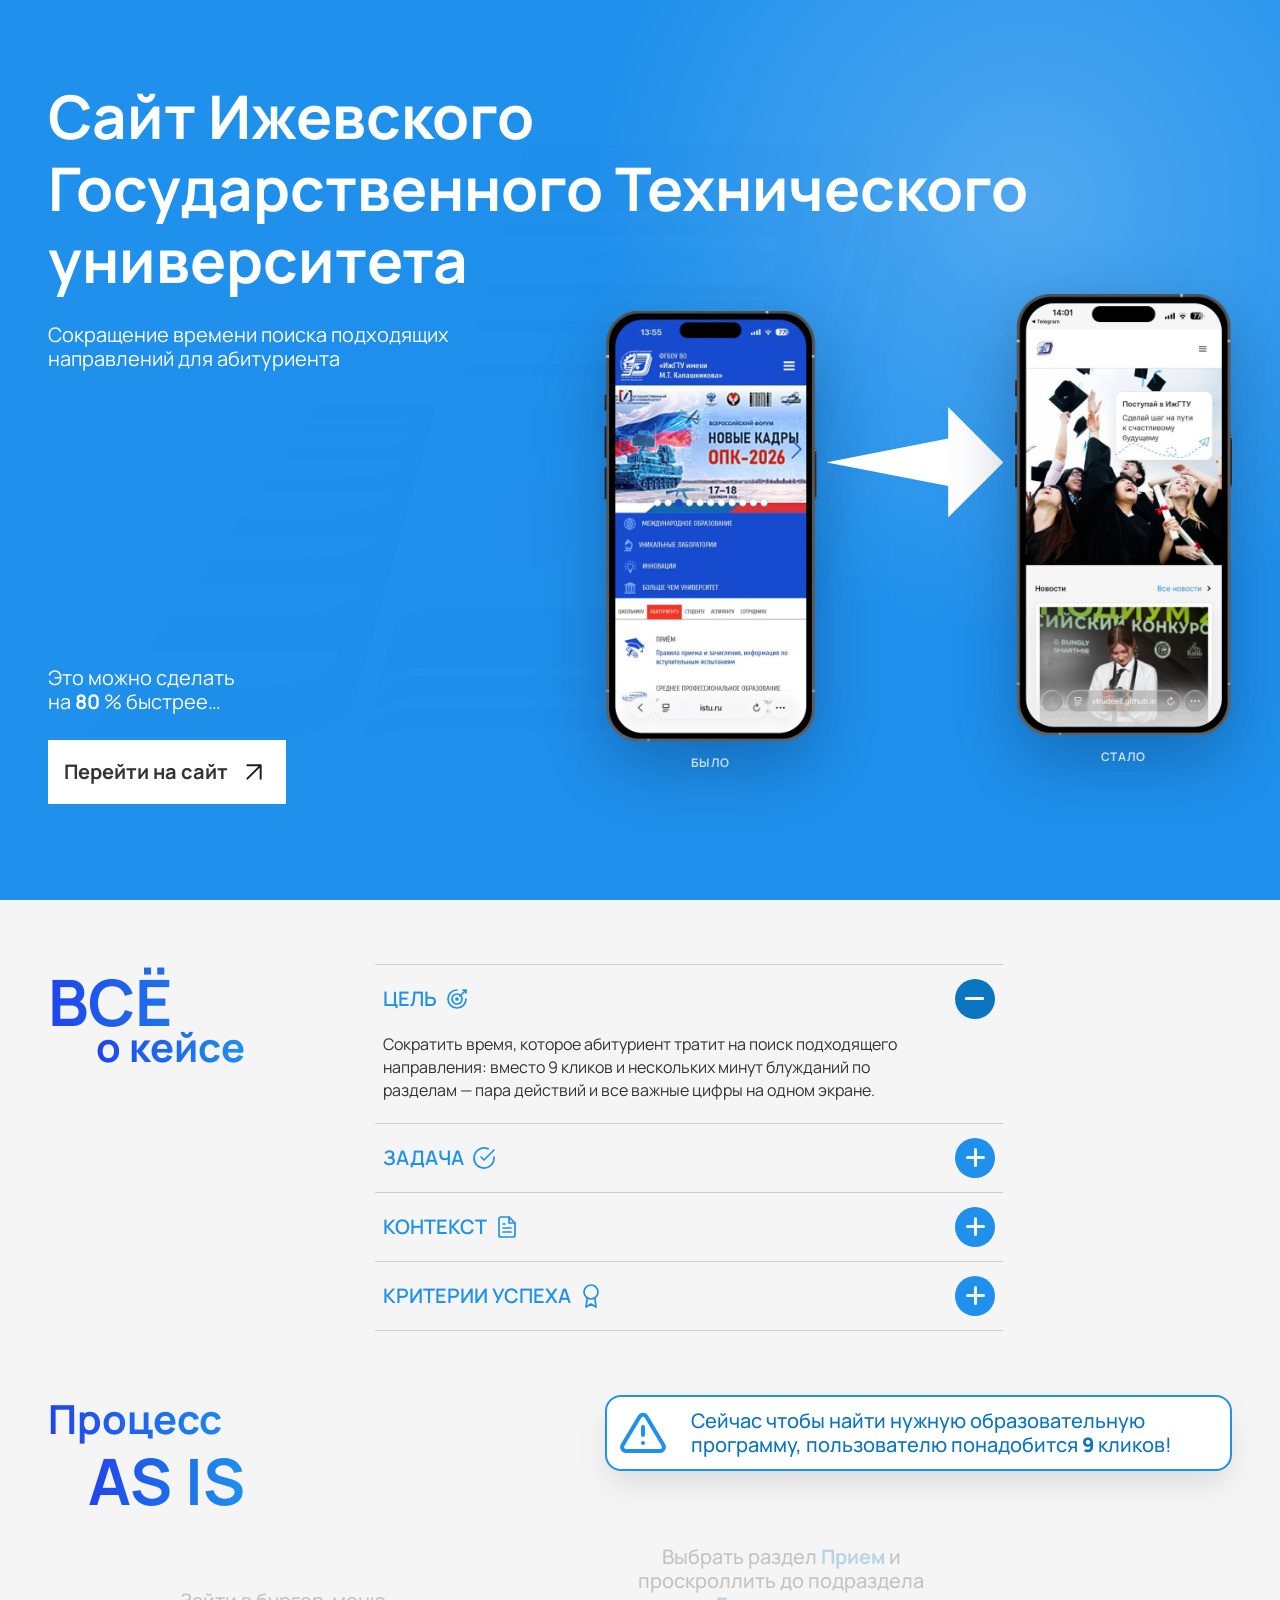
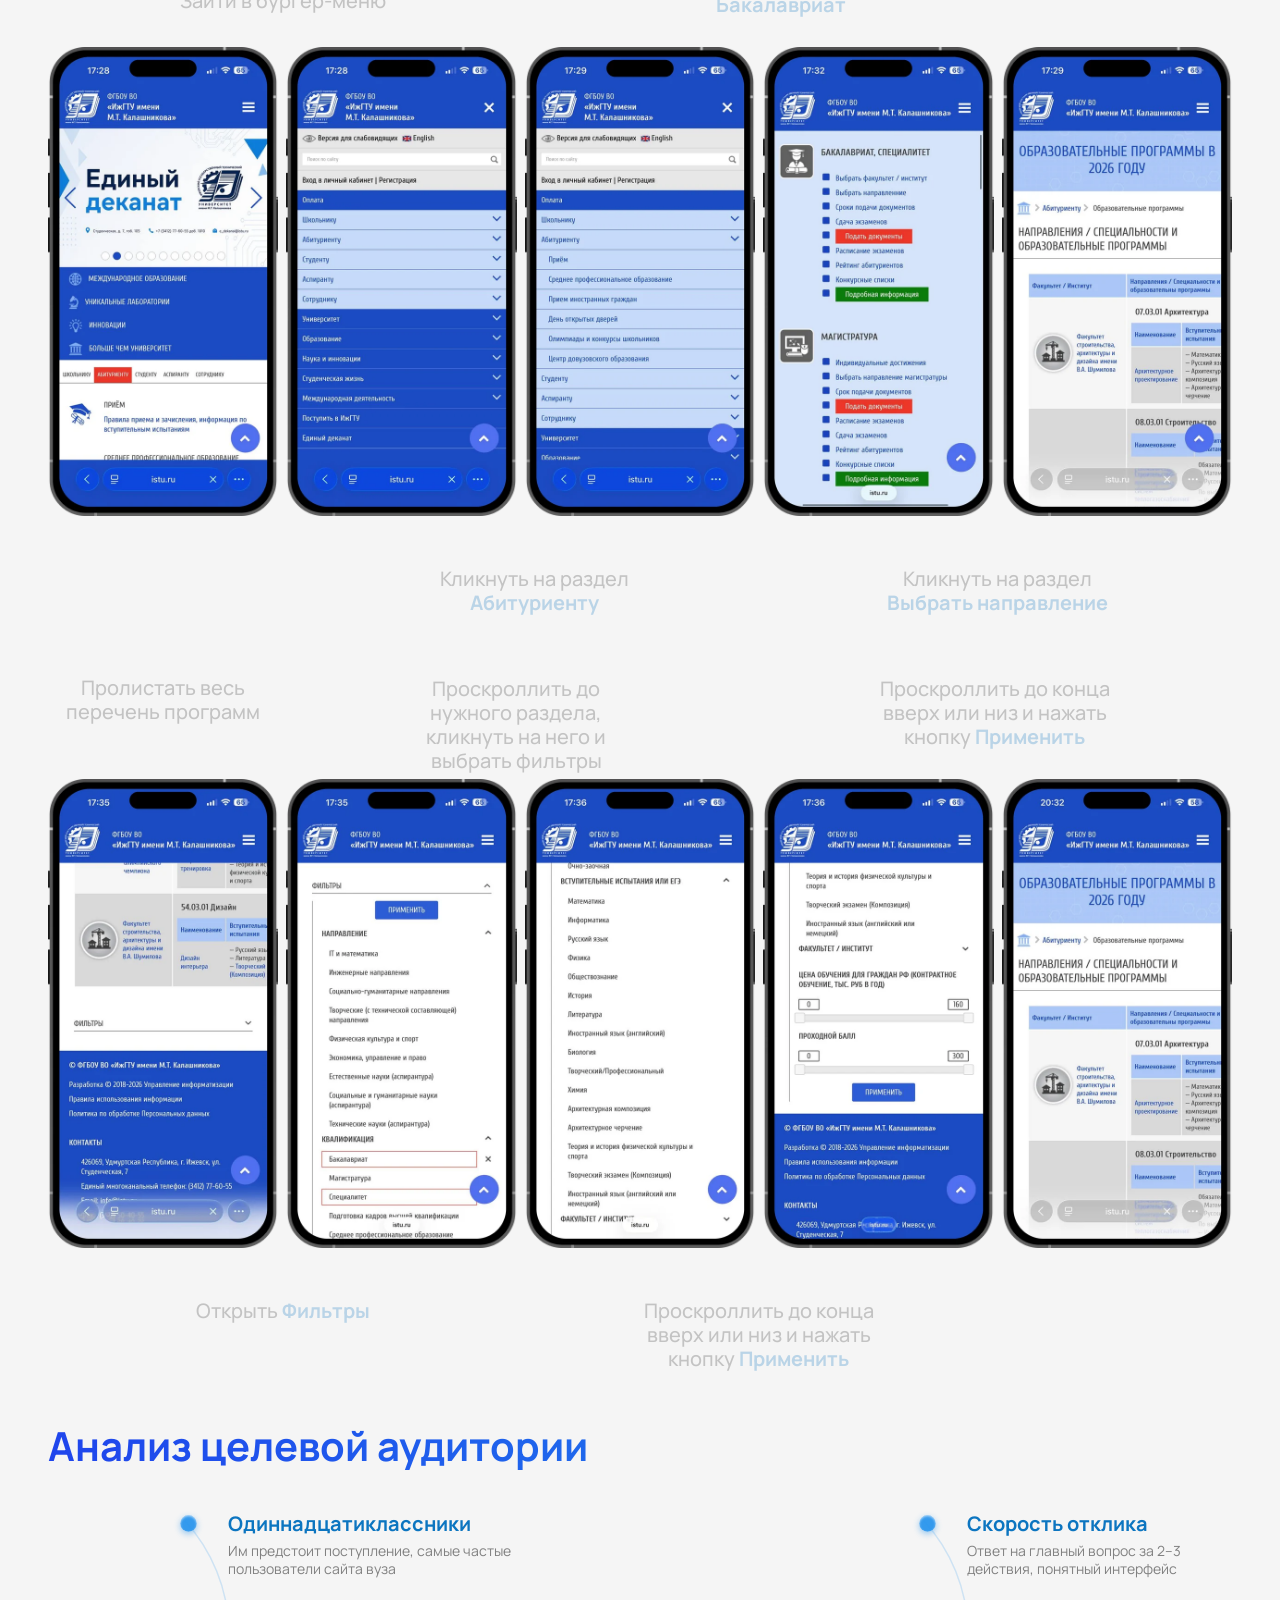
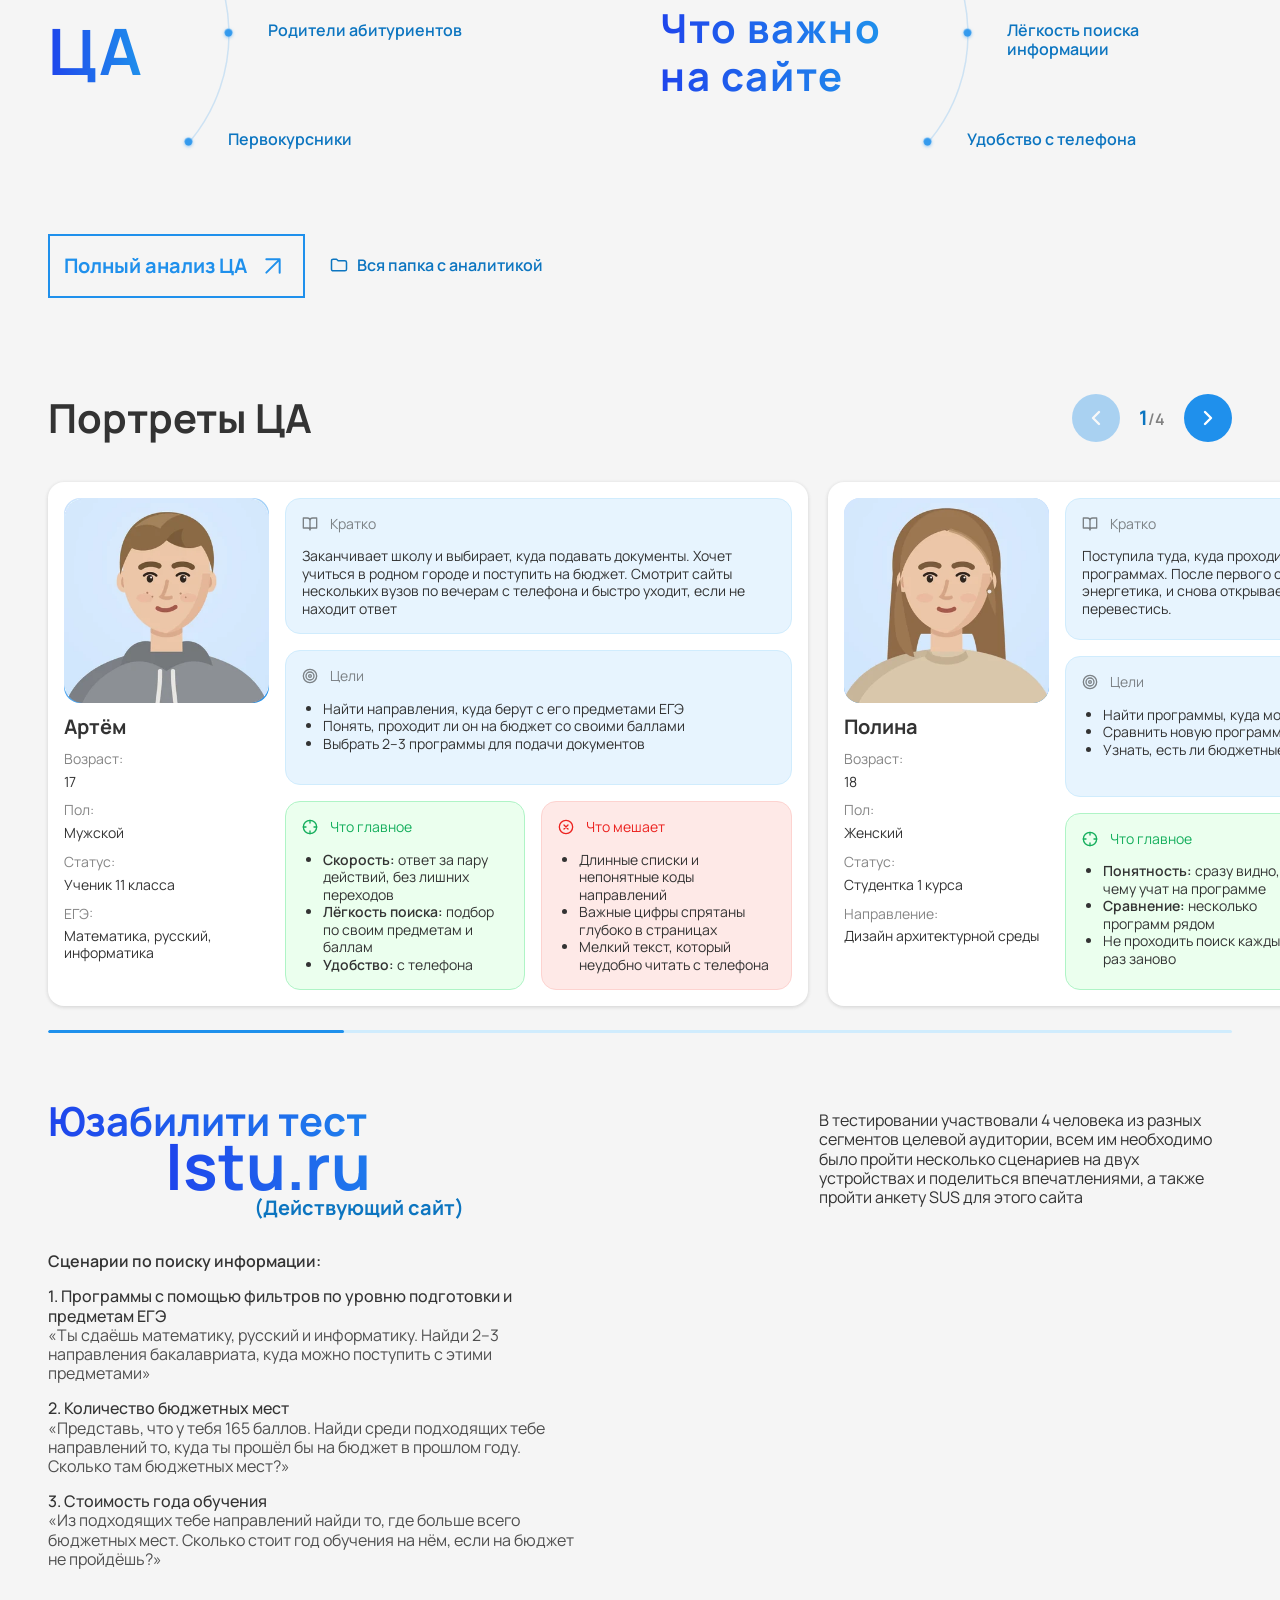
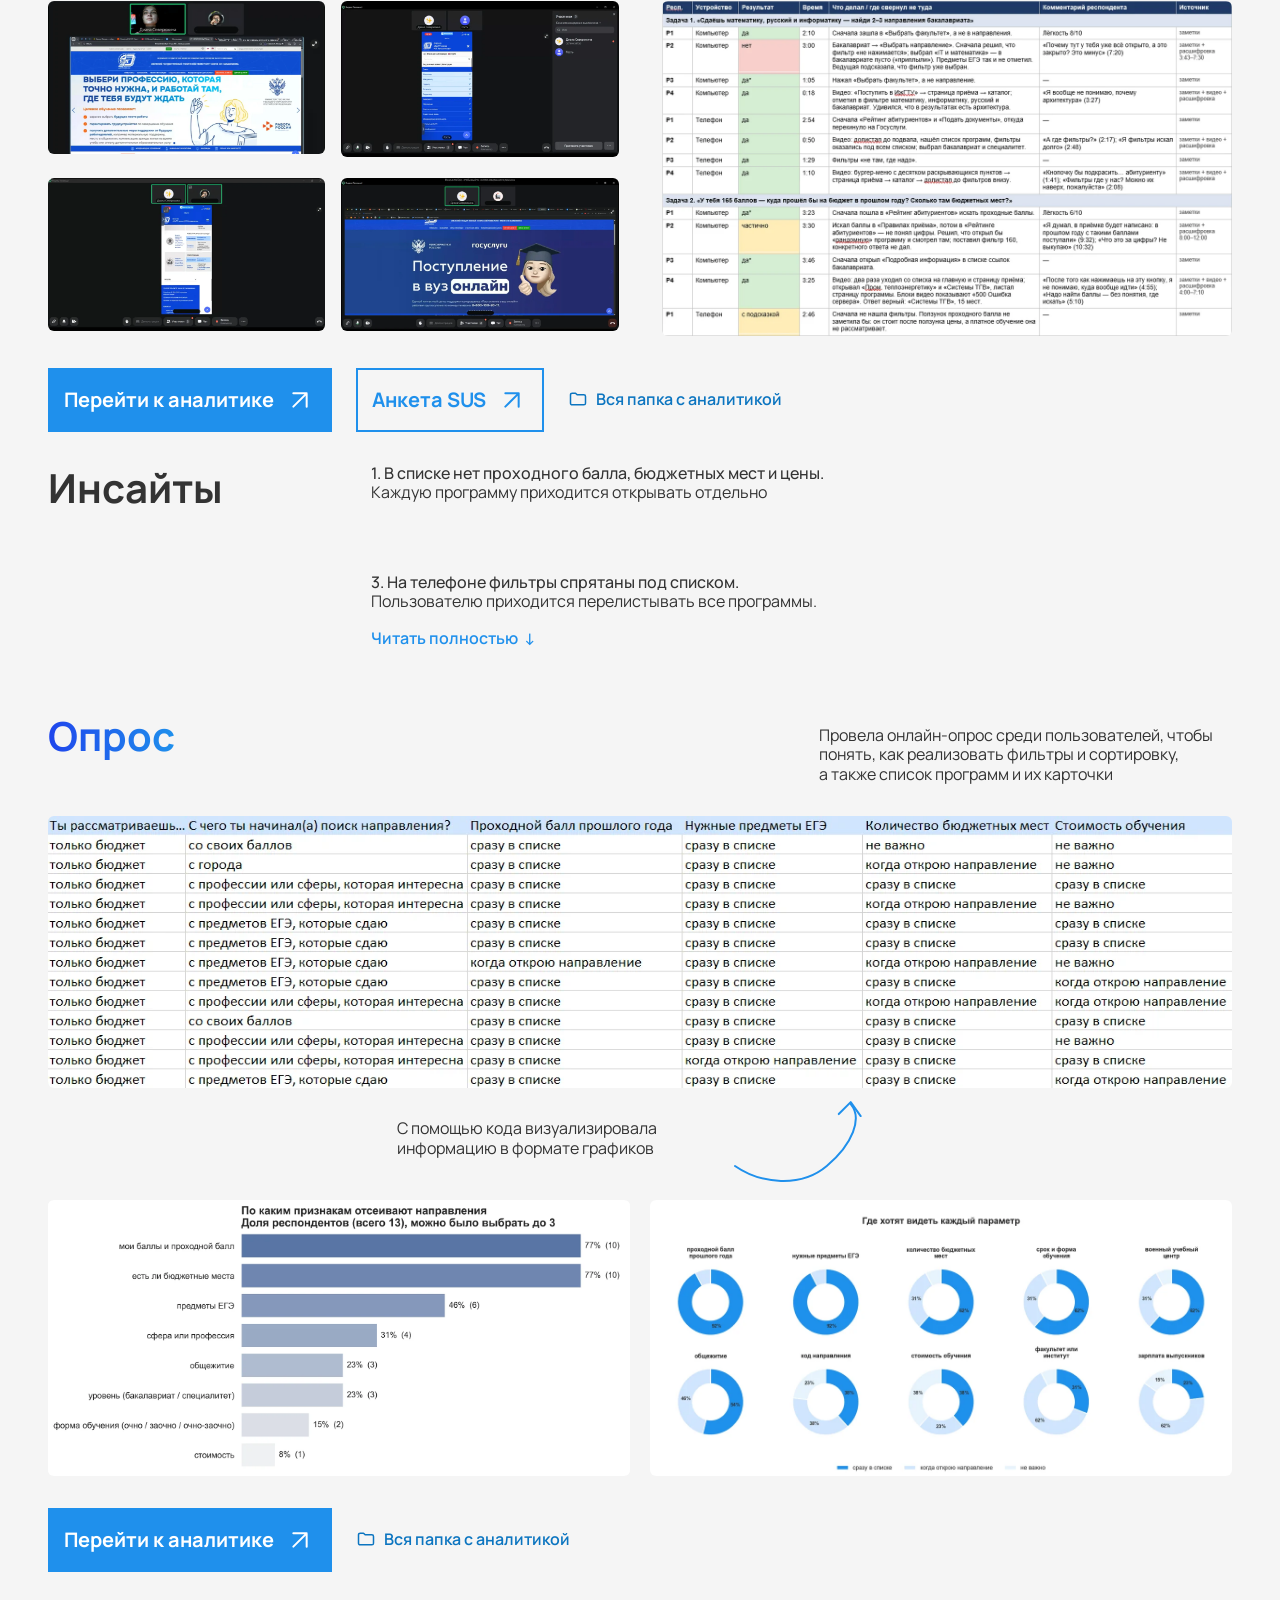
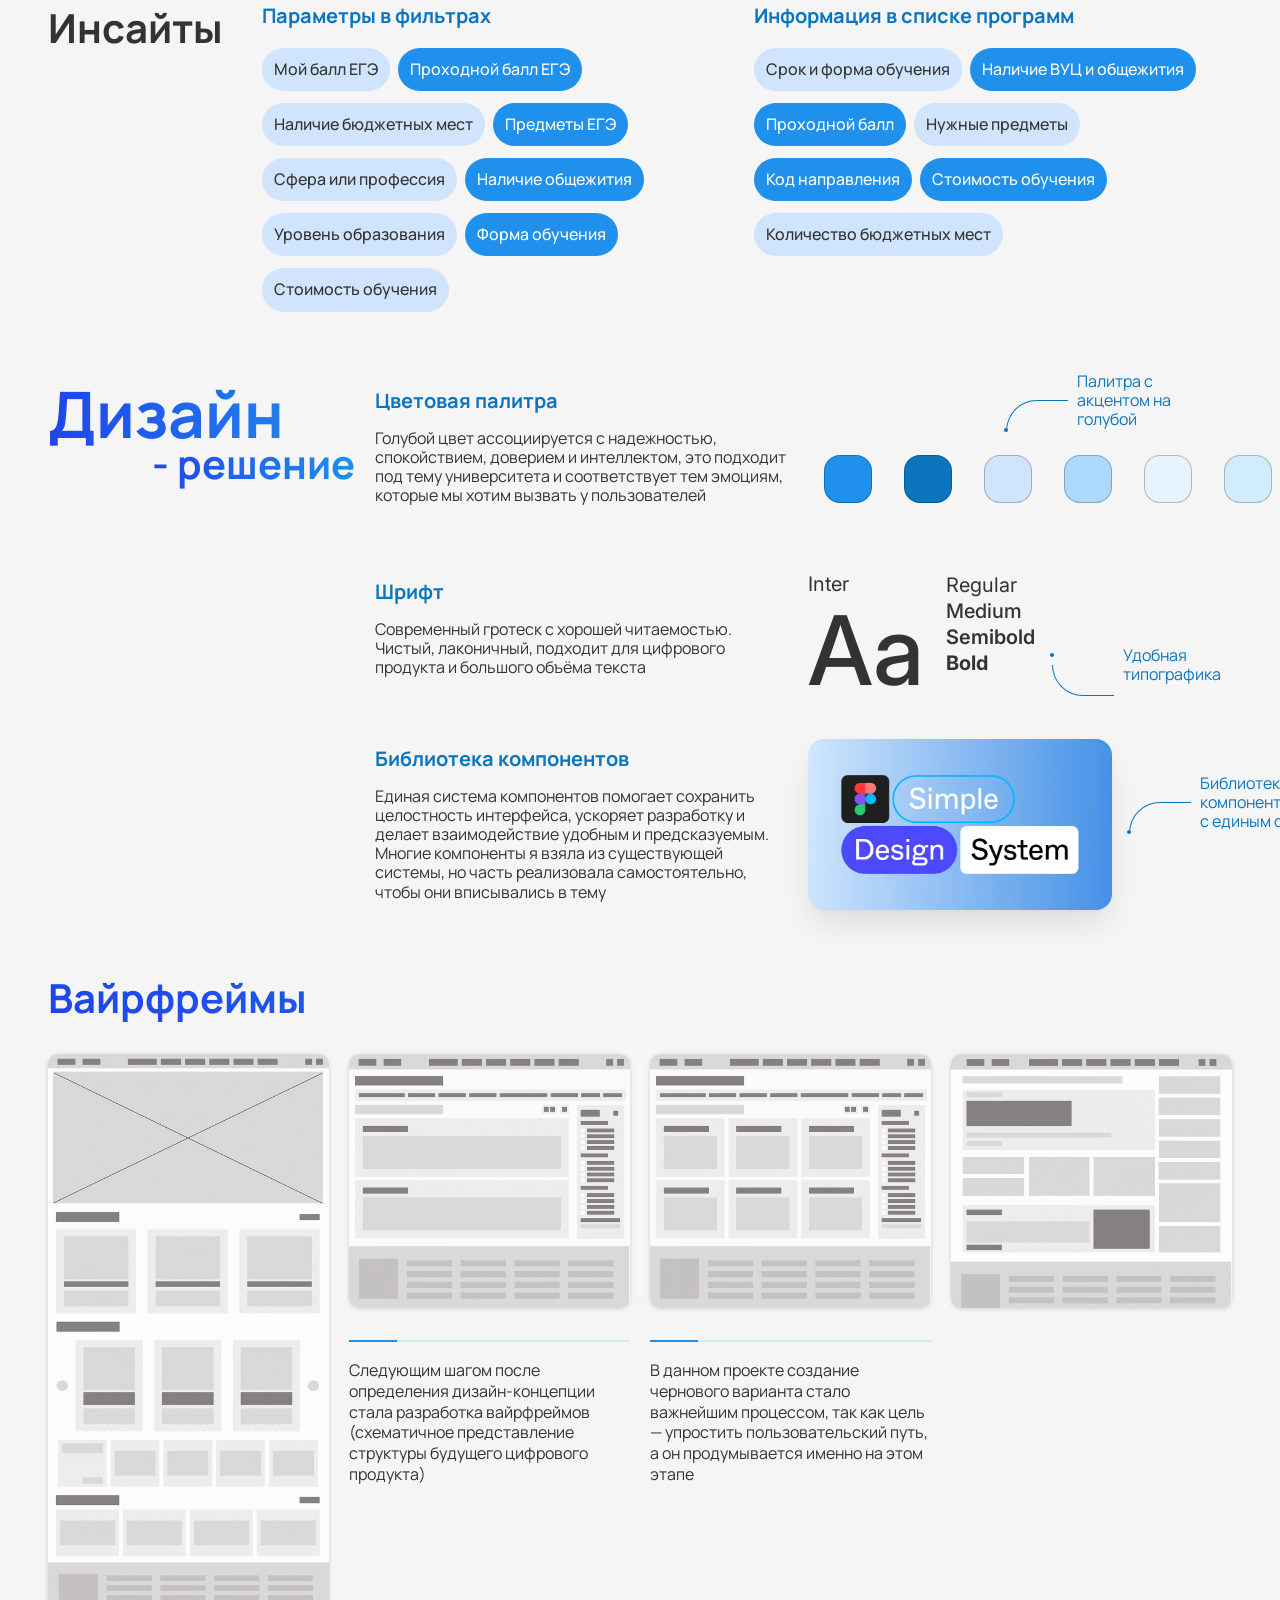
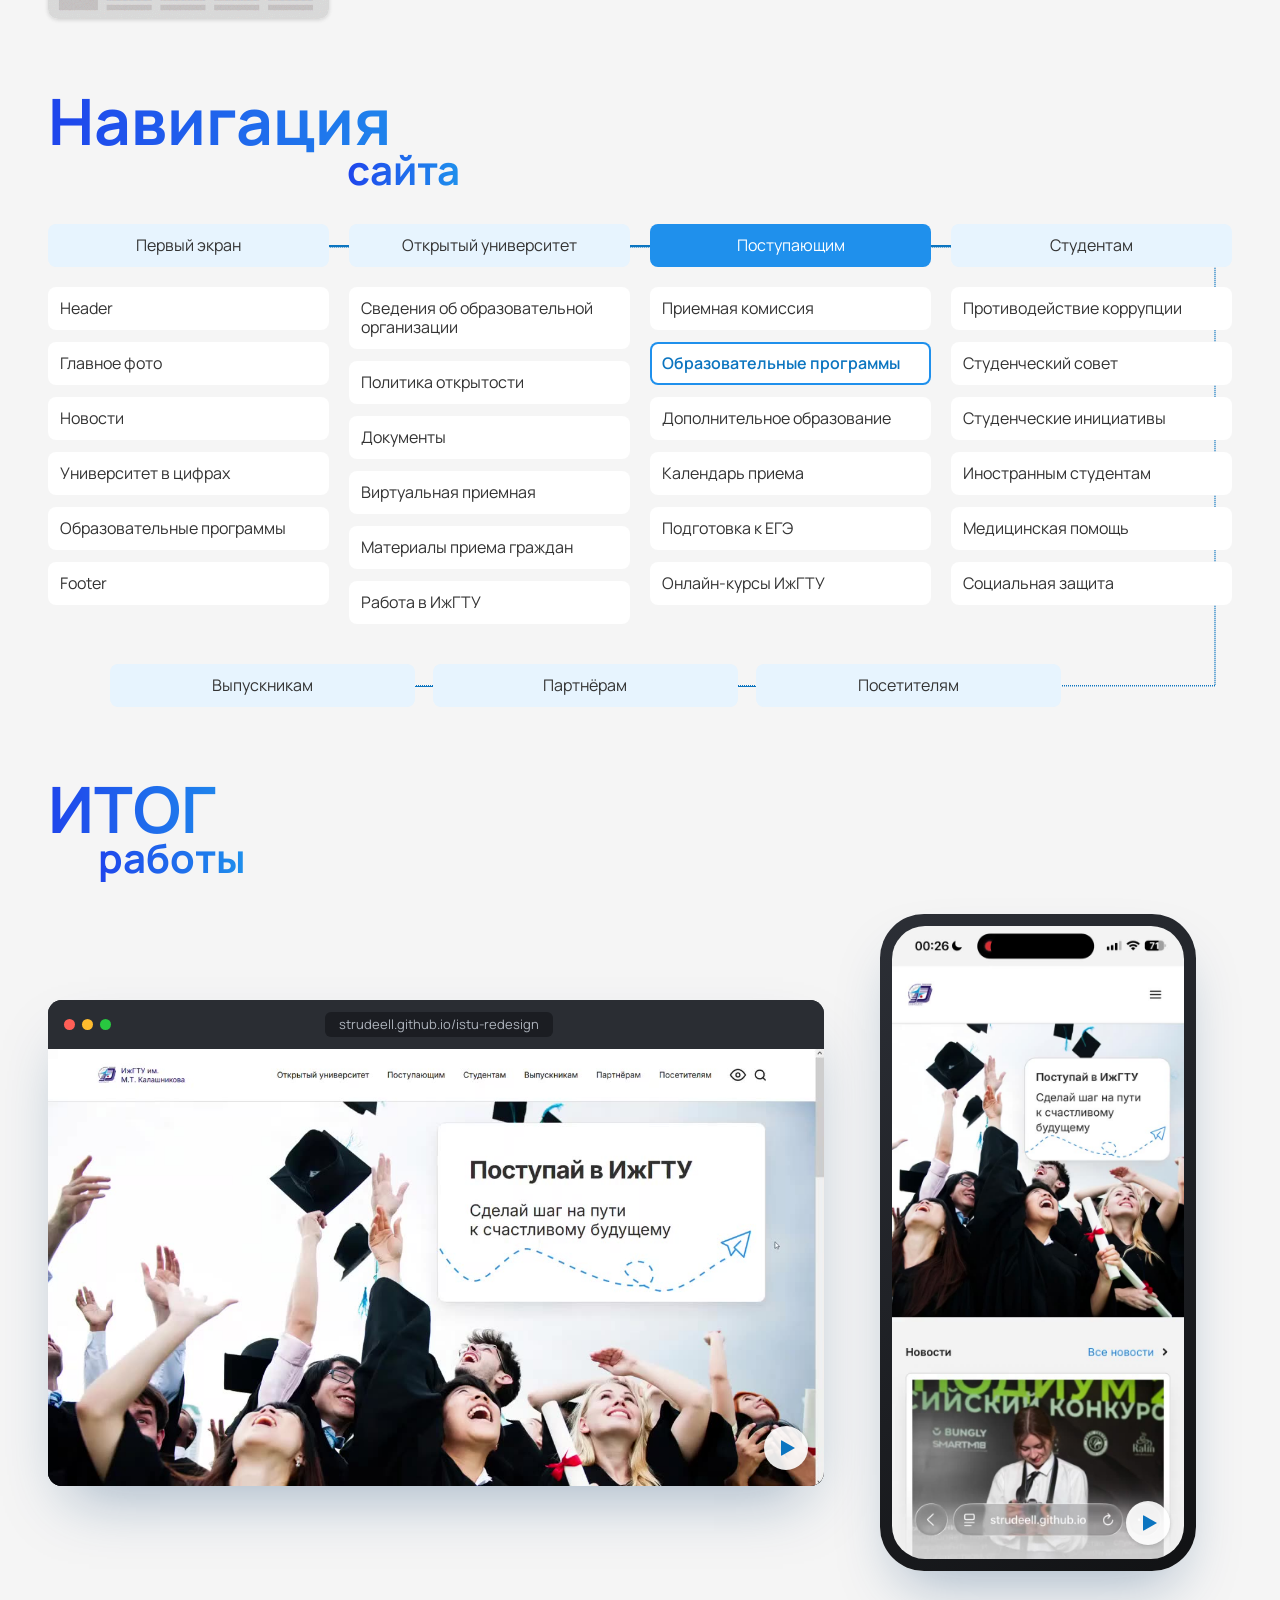
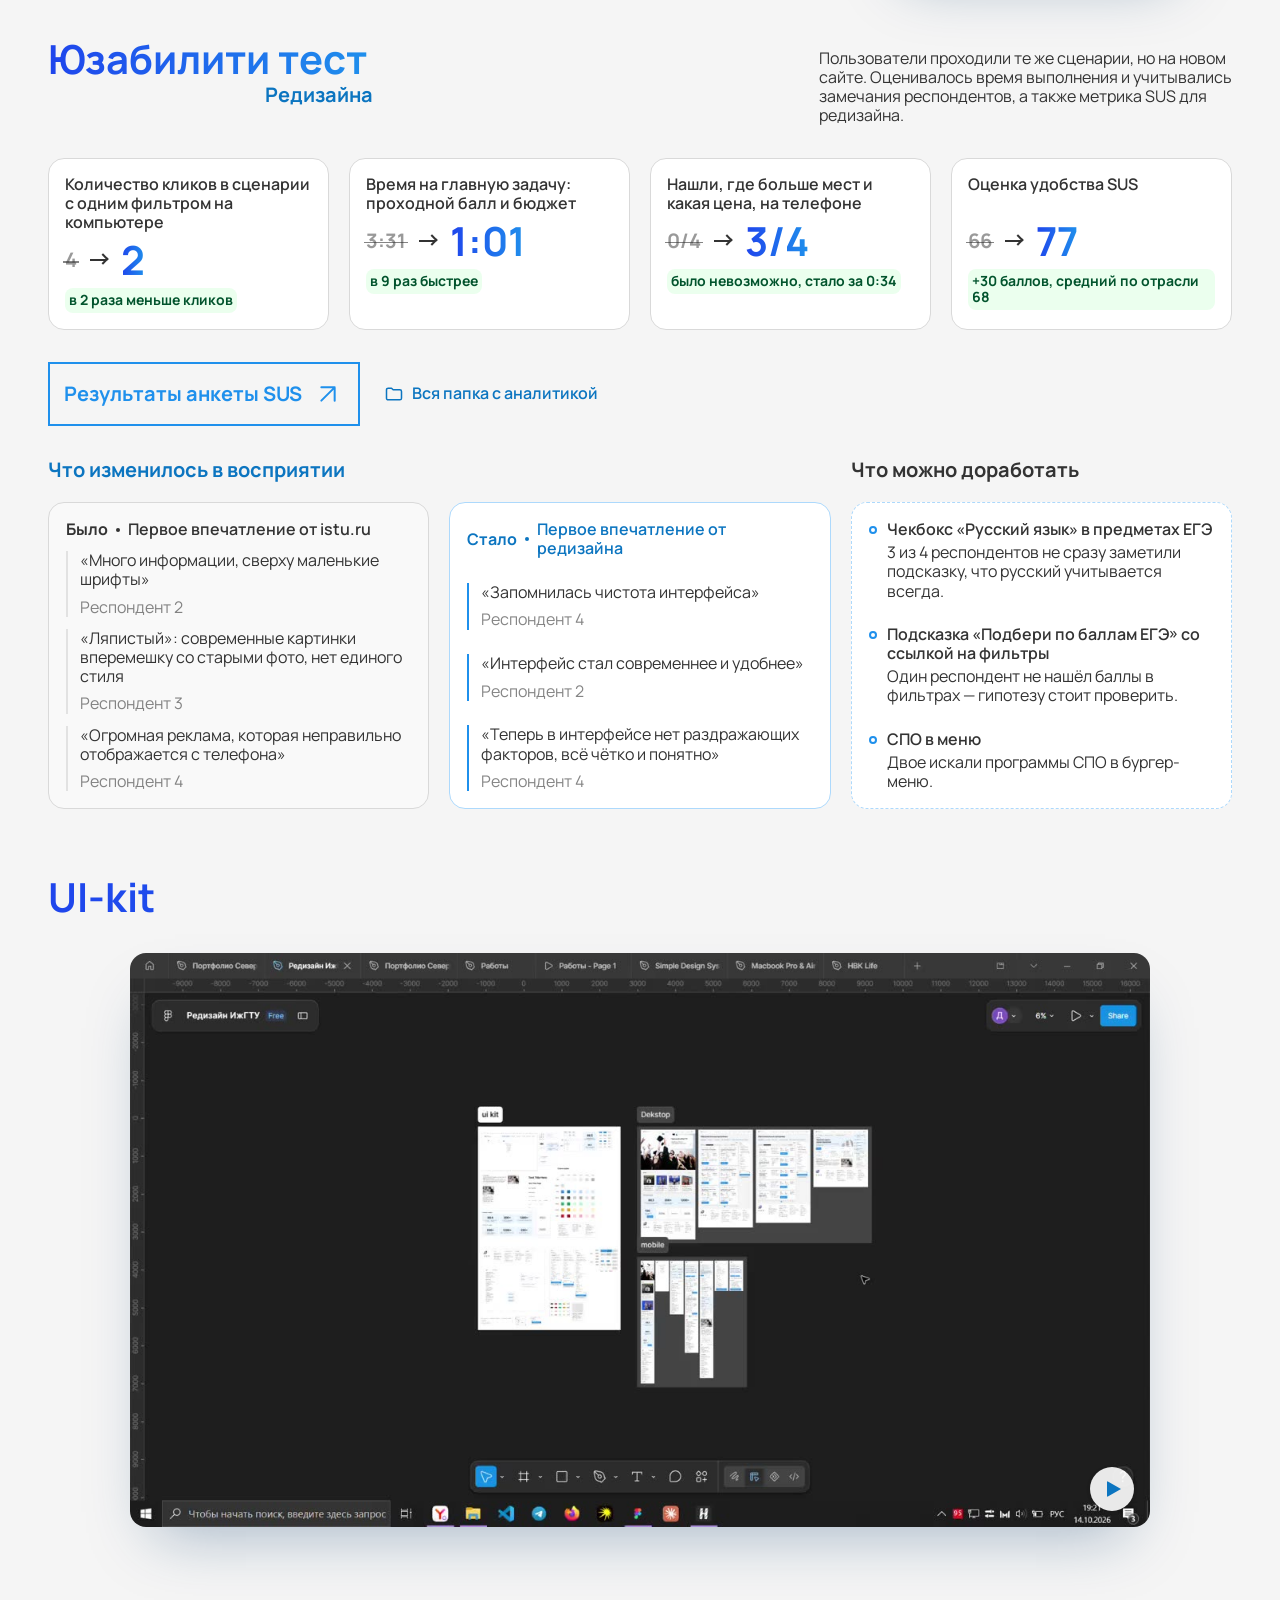
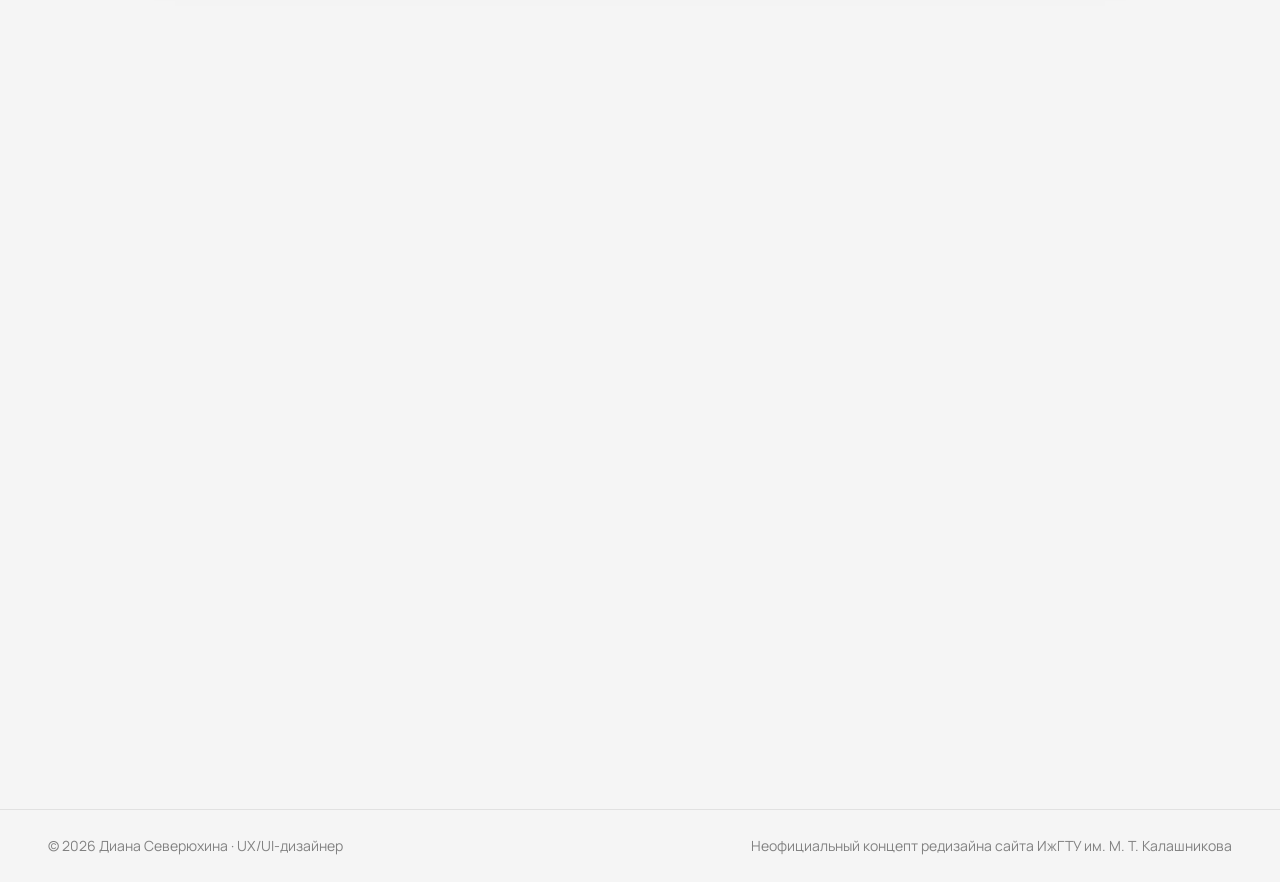
==== commit b389733e: "Правки (раунд 3): иллюстрации портретов, вайрфреймы по сетке, резюме для просмотра - В портреты ЦА в" ====
--- a/index.html
+++ b/index.html
@@ -1,629 +1,627 @@
-<!doctype html>
-<html lang="ru">
-<head>
-  <meta charset="utf-8">
-  <meta name="viewport" content="width=device-width, initial-scale=1">
-  <title>UX-кейс: редизайн сайта ИжГТУ — Диана Северюхина</title>
-  <meta name="description" content="UX/UI-кейс Дианы Северюхиной: редизайн сайта Ижевского государственного технического университета. Исследование ЦА, юзабилити-тесты, опрос, вайрфреймы, UI-kit. Поиск направления для абитуриента стал в 9 раз быстрее, SUS вырос с 66 до 96.">
-  <meta name="keywords" content="UX кейс, UI/UX дизайнер, редизайн сайта университета, ИжГТУ, юзабилити тест, SUS, портфолио дизайнера, Диана Северюхина">
-  <meta name="author" content="Диана Северюхина">
-  <meta name="theme-color" content="#1f90ec">
-  <link rel="canonical" href="https://strudeell.github.io/istu-ux-case/">
-  <link rel="icon" href="assets/icons/favicon.svg" type="image/svg+xml">
-
-  <meta property="og:type" content="article">
-  <meta property="og:locale" content="ru_RU">
-  <meta property="og:site_name" content="Портфолио Дианы Северюхиной">
-  <meta property="og:title" content="UX-кейс: редизайн сайта ИжГТУ">
-  <meta property="og:description" content="Как сократить время поиска направления для абитуриента в 9 раз: исследование, тесты, вайрфреймы и UI-kit.">
-  <meta property="og:url" content="https://strudeell.github.io/istu-ux-case/">
-  <meta property="og:image" content="https://strudeell.github.io/istu-ux-case/assets/img/og-cover.jpg">
-  <meta property="og:image:width" content="1200">
-  <meta property="og:image:height" content="630">
-  <meta name="twitter:card" content="summary_large_image">
-
-  <script type="application/ld+json">
-  {
-    "@context": "https://schema.org",
-    "@type": "CreativeWork",
-    "name": "UX-кейс: редизайн сайта Ижевского государственного технического университета",
-    "description": "Исследование, юзабилити-тесты, вайрфреймы и UI-kit для редизайна раздела «Абитуриенту» сайта ИжГТУ.",
-    "url": "https://strudeell.github.io/istu-ux-case/",
-    "inLanguage": "ru",
-    "image": "https://strudeell.github.io/istu-ux-case/assets/img/og-cover.jpg",
-    "author": {
-      "@type": "Person",
-      "name": "Диана Северюхина",
-      "jobTitle": "UX/UI-дизайнер",
-      "email": "mailto:dianaseverukhina@gmail.com",
-      "sameAs": ["https://t.me/strudeell", "https://github.com/strudeell"]
-    }
-  }
-  </script>
-
-  <link rel="preconnect" href="https://fonts.googleapis.com">
-  <link rel="preconnect" href="https://fonts.gstatic.com" crossorigin>
-  <link href="https://fonts.googleapis.com/css2?family=Inter:wght@400;500;600;700&family=Manrope:wght@400;500;600;700;800&display=swap" rel="stylesheet">
-  <link rel="stylesheet" href="css/base.css?v=2">
-  <link rel="stylesheet" href="css/sections.css?v=2">
-</head>
-<body>
-
-<div class="progress" aria-hidden="true"><span></span></div>
-
-<header class="topbar" id="topbar">
-  <div class="container topbar__inner">
-    <a class="topbar__logo" href="#top" aria-label="В начало">
-      <img src="assets/icons/favicon.svg" alt="" width="28" height="28">
-      <span>UX-кейс <b>ИжГТУ</b></span>
-    </a>
-    <nav class="topbar__nav" aria-label="Разделы кейса">
-      <a href="#about">О кейсе</a>
-      <a href="#research">Исследование</a>
-      <a href="#solution">Решение</a>
-      <a href="#result">Итоги</a>
-      <a href="#contacts">Контакты</a>
-    </nav>
-    <a class="topbar__cta" href="https://strudeell.github.io/istu-redesign/" target="_blank" rel="noopener">Открыть сайт</a>
-  </div>
-</header>
-
-<main id="top">
-
-  <!-- ===================== HERO ===================== -->
-  <section class="hero" aria-label="Обложка кейса">
-    <img class="hero__bg" src="assets/img/hero-logo-bg.webp" alt="" aria-hidden="true" data-parallax="0.25">
-    <div class="hero__glow" aria-hidden="true"></div>
-    <div class="container hero__inner">
-      <h1 class="hero__title">
-        <span class="line"><span>Сайт Ижевского</span></span>
-        <span class="line"><span>Государственного Технического</span></span>
-        <span class="line"><span>университета</span></span>
-      </h1>
-      <p class="hero__lead fade-up" style="--d:.5s">Сокращение времени поиска подходящих направлений для&nbsp;абитуриента</p>
-
-      <div class="hero__compare" aria-label="Было и стало">
-        <figure class="phone phone--old fade-up" style="--d:.7s">
-          <img src="assets/img/hero-old.webp" alt="Действующий сайт istu.ru на телефоне" width="249" height="506">
-          <figcaption>Было</figcaption>
-        </figure>
-        <img class="hero__arrow" src="assets/icons/hero-arrow.svg" alt="" aria-hidden="true">
-        <figure class="phone phone--new fade-up" style="--d:.9s">
-          <img src="assets/img/hero-new.webp" alt="Редизайн сайта ИжГТУ на телефоне" width="255" height="519">
-          <figcaption>Стало</figcaption>
-        </figure>
-      </div>
-
-      <div class="hero__bottom fade-up" style="--d:1.1s">
-        <p class="hero__note">Это можно сделать<br>на <b class="count" data-to="80">80</b>&nbsp;% быстрее…</p>
-        <a class="btn btn--white" href="https://strudeell.github.io/istu-redesign/" target="_blank" rel="noopener">
-          Перейти на сайт <img class="ico" src="assets/icons/arrow-up-right.svg" alt="">
-        </a>
-      </div>
-    </div>
-  </section>
-
-  <!-- ===================== ВСЁ О КЕЙСЕ ===================== -->
-  <section class="section about" id="about">
-    <div class="container about__grid">
-      <h2 class="title-combo reveal from-left">
-        <span class="h-xl grad-text">Всё</span>
-        <span class="h-lg grad-text" style="margin:59px 0 0 48px">о кейсе</span>
-      </h2>
-
-      <div class="accordion reveal" style="--d:.15s">
-        <details class="acc" open>
-          <summary>
-            <span class="acc__title">Цель
-              <svg width="24" height="24" viewBox="0 0 24 24" fill="none" stroke="currentColor" stroke-width="1.7" stroke-linecap="round" stroke-linejoin="round"><circle cx="12" cy="12" r="1"/><circle cx="12" cy="12" r="5"/><path d="M12 3a9 9 0 1 0 9 9"/><path d="M15 9l6-6M18 3h3v3"/></svg>
-            </span>
-            <span class="acc__btn" aria-hidden="true"></span>
-          </summary>
-          <div class="acc__body"><div>
-            <p>Сократить время, которое абитуриент тратит на поиск подходящего направления: вместо 9&nbsp;кликов и нескольких минут блужданий по разделам — пара действий и все важные цифры на одном экране.</p>
-          </div></div>
-        </details>
-        <details class="acc">
-          <summary>
-            <span class="acc__title">Задача
-              <svg width="24" height="24" viewBox="0 0 24 24" fill="none" stroke="currentColor" stroke-width="1.7" stroke-linecap="round" stroke-linejoin="round"><path d="M22 11.1V12a10 10 0 1 1-5.9-9.1"/><path d="M22 4 12 14l-3-3"/></svg>
-            </span>
-            <span class="acc__btn" aria-hidden="true"></span>
-          </summary>
-          <div class="acc__body"><div>
-            <p>Исследовать аудиторию и протестировать действующий сайт, перепроектировать навигацию и каталог образовательных программ: фильтры по баллам и предметам ЕГЭ, форме обучения и стоимости, карточки с проходным баллом и бюджетными местами. Собрать UI-kit и проверить решение повторным тестом.</p>
-          </div></div>
-        </details>
-        <details class="acc">
-          <summary>
-            <span class="acc__title">Контекст
-              <svg width="24" height="24" viewBox="0 0 24 24" fill="none" stroke="currentColor" stroke-width="1.7" stroke-linecap="round" stroke-linejoin="round"><path d="M14 2H6a2 2 0 0 0-2 2v16a2 2 0 0 0 2 2h12a2 2 0 0 0 2-2V8z"/><path d="M14 2v6h6M16 13H8M16 17H8M10 9H8"/></svg>
-            </span>
-            <span class="acc__btn" aria-hidden="true"></span>
-          </summary>
-          <div class="acc__body"><div>
-            <p>istu.ru — официальный сайт ИжГТУ им.&nbsp;М.&nbsp;Т.&nbsp;Калашникова. Им пользуются школьники, их родители и студенты, чаще всего с телефона. Проходные баллы, бюджетные места и цены спрятаны глубоко в разделах, а в мобильной версии фильтры оказываются под длинным списком программ. Проект — неофициальный концепт редизайна.</p>
-          </div></div>
-        </details>
-        <details class="acc">
-          <summary>
-            <span class="acc__title">Критерии успеха
-              <svg width="24" height="24" viewBox="0 0 24 24" fill="none" stroke="currentColor" stroke-width="1.7" stroke-linecap="round" stroke-linejoin="round"><circle cx="12" cy="8" r="7"/><path d="M8.21 13.89 7 23l5-3 5 3-1.21-9.12"/></svg>
-            </span>
-            <span class="acc__btn" aria-hidden="true"></span>
-          </summary>
-          <div class="acc__body"><div>
-            <ul>
-              <li>Главная задача (проходной балл и бюджет) решается быстрее, чем на действующем сайте</li>
-              <li>Все респонденты справляются со сценариями на телефоне</li>
-              <li>Оценка SUS выше среднего по отрасли — 68 баллов</li>
-            </ul>
-          </div></div>
-        </details>
-      </div>
-    </div>
-  </section>
-
-  <!-- ===================== AS IS ===================== -->
-  <section class="section asis" id="research">
-    <div class="container asis__head">
-      <h2 class="title-combo reveal from-left">
-        <span class="h-lg grad-text">Процесс</span>
-        <span class="h-xl grad-text" style="margin:48px 0 0 40px">As is</span>
-      </h2>
-      <div class="alert reveal from-right">
-        <img src="assets/icons/alert.svg" alt="" width="48" height="48">
-        <p>Сейчас чтобы найти нужную образовательную программу, пользователю понадобится <b class="count" data-to="9">9</b> кликов!</p>
-      </div>
-    </div>
-
-    <div class="container">
-      <div class="flow" id="flow">
-        <div class="flow__counter" aria-hidden="true">
-          <span class="flow__num">0</span><span class="flow__of">/9 кликов</span>
-        </div>
-        <p class="swipe-hint" aria-hidden="true"><span class="swipe-hint__hand"></span>Листайте экраны</p>
-        <div class="flow__canvas">
-          <svg class="flow__arrows" viewBox="0 0 1280 1536" preserveAspectRatio="none" aria-hidden="true">
-            <defs>
-              <marker id="ah" viewBox="0 0 12 12" refX="6" refY="10" markerWidth="12" markerHeight="12" markerUnits="userSpaceOnUse" orient="auto-start-reverse">
-                <path d="M1 4 6 10 11 4" fill="none" stroke="#0c75c0" stroke-width="2" stroke-linecap="round" stroke-linejoin="round"/>
-              </marker>
-            </defs>
-            <!-- порядок путей = порядок кликов -->
-            <path data-step="1" d="M126 116V89H383V114"/>
-            <path data-step="2" d="M399 629V656H655V631"/>
-            <path data-step="3" d="M643 116V89H899V114"/>
-            <path data-step="4" d="M916 629V656H1172V631"/>
-            <path data-step="5" d="M1245 628V754H2V871H126V905"/>
-            <path data-step="6" d="M126 1420V1447H383V1422"/>
-            <path data-step="7" d="M379 907V880H635V905"/>
-            <path data-step="8" d="M643 1420V1447H899V1422"/>
-            <path data-step="9" d="M896 907V880H1152V905"/>
-          </svg>
-
-          <p class="flow__cap" data-step="1" style="left:9.77%;top:3.13%;width:20.08%">Зайти в бургер-меню</p>
-          <p class="flow__cap" data-step="2" style="left:31.09%;top:43.8%;width:20.08%">Кликнуть на раздел <b>Абитуриенту</b></p>
-          <p class="flow__cap" data-step="3" style="left:49.45%;top:0;width:24.92%">Выбрать раздел <b>Прием</b> и проскроллить до подраздела <b>Бакалавриат</b></p>
-          <p class="flow__cap" data-step="4" style="left:70.16%;top:43.8%;width:20.08%">Кликнуть на раздел <b>Выбрать направление</b></p>
-          <p class="flow__cap" data-step="5" style="left:0;top:51.43%;width:19.45%">Пролистать весь перечень программ</p>
-          <p class="flow__cap" data-step="6" style="left:9.77%;top:95.31%;width:20.08%">Открыть <b>Фильтры</b></p>
-          <p class="flow__cap" data-step="7" style="left:29.53%;top:51.5%;width:20.08%">Проскроллить до нужного раздела, кликнуть на него и выбрать фильтры</p>
-          <p class="flow__cap" data-step="8" style="left:50%;top:95.31%;width:20.08%">Проскроллить до конца вверх или низ и нажать кнопку <b>Применить</b></p>
-          <p class="flow__cap" data-step="9" style="left:69.92%;top:51.5%;width:20.08%">Проскроллить до конца вверх или низ и нажать кнопку <b>Применить</b></p>
-
-          <div class="flow__row" style="top:7.75%">
-            <img src="assets/img/asis-01.webp" alt="Шаг 1: главная страница istu.ru" loading="lazy">
-            <img src="assets/img/asis-02.webp" alt="Шаг 2: открытое бургер-меню" loading="lazy">
-            <img src="assets/img/asis-03.webp" alt="Шаг 3: раздел Абитуриенту" loading="lazy">
-            <img src="assets/img/asis-04.webp" alt="Шаг 4: подраздел Бакалавриат" loading="lazy">
-            <img src="assets/img/asis-05.webp" alt="Шаг 5: образовательные программы" loading="lazy">
-          </div>
-          <div class="flow__row" style="top:59.24%">
-            <img src="assets/img/asis-06.webp" alt="Шаг 6: перечень программ" loading="lazy">
-            <img src="assets/img/asis-07.webp" alt="Шаг 7: фильтры" loading="lazy">
-            <img src="assets/img/asis-08.webp" alt="Шаг 8: выбор предметов ЕГЭ" loading="lazy">
-            <img src="assets/img/asis-09.webp" alt="Шаг 9: кнопка Применить" loading="lazy">
-            <img src="assets/img/asis-10.webp" alt="Шаг 10: результат поиска" loading="lazy">
-          </div>
-        </div>
-      </div>
-    </div>
-  </section>
-
-  <!-- ===================== АНАЛИЗ ЦА ===================== -->
-  <section class="section ca">
-    <div class="container">
-      <h2 class="h-lg grad-text reveal">Анализ целевой аудитории</h2>
-      <div class="ca__grid">
-        <div class="orbit reveal from-left">
-          <p class="orbit__label h-xl grad-text">ЦА</p>
-          <div class="orbit__items">
-            <svg class="orbit__arc" viewBox="0 0 45 219.5" preserveAspectRatio="none" aria-hidden="true"><path d="M7.13 219.49C32.62 188.25 46.02 148.9 44.9 108.61 43.77 68.31 28.2 29.77 1.02 0"/></svg>
-            <button class="orbit__item" type="button"><i></i><span class="orbit__text"><b>Одиннадцатиклассники</b><small>Им предстоит поступление, самые частые пользователи сайта вуза</small></span></button>
-            <button class="orbit__item" type="button"><i></i><span class="orbit__text"><b>Родители абитуриентов</b><small>Помогают своим детям определиться с профессией</small></span></button>
-            <button class="orbit__item" type="button"><i></i><span class="orbit__text"><b>Первокурсники</b><small>Некоторые студенты на 1 курсе решают перепоступить</small></span></button>
-          </div>
-        </div>
-        <div class="orbit reveal from-right" style="--d:.15s">
-          <p class="orbit__label h-lg grad-text">Что важно<br>на сайте</p>
-          <div class="orbit__items">
-            <svg class="orbit__arc" viewBox="0 0 45 219.5" preserveAspectRatio="none" aria-hidden="true"><path d="M7.13 219.49C32.62 188.25 46.02 148.9 44.9 108.61 43.77 68.31 28.2 29.77 1.02 0"/></svg>
-            <button class="orbit__item" type="button"><i></i><span class="orbit__text"><b>Скорость отклика</b><small>Ответ на главный вопрос за 2–3 действия, понятный интерфейс</small></span></button>
-            <button class="orbit__item" type="button"><i></i><span class="orbit__text"><b>Лёгкость поиска информации</b><small>Подбор по предметам ЕГЭ, понятные фильтры и поиск по названию</small></span></button>
-            <button class="orbit__item" type="button"><i></i><span class="orbit__text"><b>Удобство с телефона</b><small>Фильтры сверху, карточки в одну колонку, без таблиц</small></span></button>
-          </div>
-        </div>
-      </div>
-      <div class="links-row reveal">
-        <a class="btn btn--outline" href="https://disk.yandex.ru/d/cltu1ibdZa6NSg/%D0%A6%D0%90%20%D0%98%D0%B6%D0%93%D0%A2%D0%A3%20%E2%80%94%20%D0%B0%D0%BD%D0%B0%D0%BB%D0%B8%D0%B7.pdf" target="_blank" rel="noopener">Полный анализ ЦА <img class="ico" src="assets/icons/arrow-up-right-blue.svg" alt=""></a>
-        <a class="link-folder" href="https://disk.yandex.ru/d/cltu1ibdZa6NSg" target="_blank" rel="noopener"><svg viewBox="0 0 24 24" aria-hidden="true"><path d="M3 7a2 2 0 0 1 2-2h4l2 2h8a2 2 0 0 1 2 2v8a2 2 0 0 1-2 2H5a2 2 0 0 1-2-2z"/></svg>Вся папка с аналитикой</a>
-      </div>
-    </div>
-  </section>
-
-  <!-- ===================== ПОРТРЕТЫ ===================== -->
-  <section class="section personas">
-    <div class="container personas__head">
-      <h2 class="h-lg reveal">Портреты ЦА</h2>
-      <div class="slider-nav reveal" style="--d:.1s">
-        <button class="slider-btn" data-dir="-1" aria-label="Предыдущий портрет"><svg viewBox="0 0 24 24"><path d="M15 18l-6-6 6-6"/></svg></button>
-        <span class="slider-count"><b>1</b>/4</span>
-        <button class="slider-btn" data-dir="1" aria-label="Следующий портрет"><svg viewBox="0 0 24 24"><path d="M9 18l6-6-6-6"/></svg></button>
-      </div>
-    </div>
-    <div class="personas__track" id="personas" tabindex="0" aria-label="Портреты пользователей, листаются горизонтально">
-      <!-- Карточки рендерятся из данных в js/main.js -->
-    </div>
-    <div class="container"><div class="personas__bar"><span></span></div></div>
-  </section>
-
-  <!-- ===================== ЮЗАБИЛИТИ ДЕЙСТВУЮЩЕГО ===================== -->
-  <section class="section usab">
-    <div class="container">
-      <div class="split-head">
-        <h2 class="title-combo reveal from-left">
-          <span class="h-lg grad-text">Юзабилити тест</span>
-          <span class="h-xl grad-text" style="margin:31px 0 0 117px;text-transform:none">Istu.ru</span>
-          <span class="t-20 accent" style="margin:99px 0 0 206px">(Действующий сайт)</span>
-        </h2>
-        <p class="split-head__text reveal from-right">В тестировании участвовали 4 человека из разных сегментов целевой аудитории, всем им необходимо было пройти несколько сценариев на двух устройствах и поделиться впечатлениями, а&nbsp;также пройти анкету SUS для этого сайта</p>
-      </div>
-
-      <div class="offset-block reveal">
-        <p class="t-16" style="font-weight:600">Сценарии по поиску информации:</p>
-        <ol class="scenarios">
-          <li><b>Программы с помощью фильтров по уровню подготовки и предметам ЕГЭ</b><span>«Ты сдаёшь математику, русский и информатику. Найди 2–3 направления бакалавриата, куда можно поступить с этими предметами»</span></li>
-          <li><b>Количество бюджетных мест</b><span>«Представь, что у тебя 165 баллов. Найди среди подходящих тебе направлений то, куда ты прошёл бы на бюджет в прошлом году. Сколько там бюджетных мест?»</span></li>
-          <li><b>Стоимость года обучения</b><span>«Из подходящих тебе направлений найди то, где больше всего бюджетных мест. Сколько стоит год обучения на нём, если на бюджет не пройдёшь?»</span></li>
-        </ol>
-      </div>
-
-      <div class="proofs">
-        <div class="proofs__grid">
-          <button class="zoomable reveal zoom" data-full="assets/img/usab-1.webp"><img src="assets/img/usab-1.webp" alt="Запись юзабилити-теста, респондент 1" loading="lazy"></button>
-          <button class="zoomable reveal zoom" style="--d:.08s" data-full="assets/img/usab-2.webp"><img src="assets/img/usab-2.webp" alt="Запись юзабилити-теста, респондент 2" loading="lazy"></button>
-          <button class="zoomable reveal zoom" style="--d:.16s" data-full="assets/img/usab-3.webp"><img src="assets/img/usab-3.webp" alt="Запись юзабилити-теста, респондент 3" loading="lazy"></button>
-          <button class="zoomable reveal zoom" style="--d:.24s" data-full="assets/img/usab-4.webp"><img src="assets/img/usab-4.webp" alt="Запись юзабилити-теста, респондент 4" loading="lazy"></button>
-        </div>
-        <button class="zoomable proofs__big reveal from-right" data-full="assets/img/usab-sus.webp"><img src="assets/img/usab-sus.webp" alt="Результаты анкеты SUS для istu.ru" loading="lazy"></button>
-      </div>
-
-      <div class="links-row reveal">
-        <a class="btn" href="https://disk.yandex.ru/d/cltu1ibdZa6NSg/%D0%AE%D0%B7%D0%B0%D0%B1%D0%B8%D0%BB%D0%B8%D1%82%D0%B8-%D1%82%D0%B5%D1%81%D1%82%20%D0%98%D0%B6%D0%93%D0%A2%D0%A3%20%E2%80%94%20%D1%81%D0%B2%D0%BE%D0%B4%D0%BD%D0%B0%D1%8F%20%D1%82%D0%B0%D0%B1%D0%BB%D0%B8%D1%86%D0%B0.docx" target="_blank" rel="noopener">Перейти к аналитике <img class="ico" src="assets/icons/arrow-up-right-white.svg" alt=""></a>
-        <a class="btn btn--outline" href="https://disk.yandex.ru/d/cltu1ibdZa6NSg/%D0%9E%D1%86%D0%B5%D0%BD%D0%BA%D0%B0%20%D1%83%D0%B4%D0%BE%D0%B1%D1%81%D1%82%D0%B2%D0%B0%20SUS.xlsx" target="_blank" rel="noopener">Анкета SUS <img class="ico" src="assets/icons/arrow-up-right-blue.svg" alt=""></a>
-        <a class="link-folder" href="https://disk.yandex.ru/d/cltu1ibdZa6NSg" target="_blank" rel="noopener"><svg viewBox="0 0 24 24" aria-hidden="true"><path d="M3 7a2 2 0 0 1 2-2h4l2 2h8a2 2 0 0 1 2 2v8a2 2 0 0 1-2 2H5a2 2 0 0 1-2-2z"/></svg>Вся папка с аналитикой</a>
-      </div>
-
-      <div class="insights offset-block">
-        <h3 class="h-lg reveal">Инсайты</h3>
-        <div class="insights__body">
-          <ol class="insights__list">
-            <li class="reveal"><b>В списке нет проходного балла, бюджетных мест и цены.</b> Каждую программу приходится открывать отдельно</li>
-            <li class="reveal" style="--d:.1s"><b>Неудобный ползунок проходного балла.</b> Его не замечают, настраивают наоборот («от 165» вместо «до 165»), хочется ввести число.</li>
-            <li class="reveal" style="--d:.2s"><b>На телефоне фильтры спрятаны под списком.</b> Пользователю приходится перелистывать все программы.</li>
-          </ol>
-          <div class="insights__more" id="insights-more">
-            <div>
-              <ol class="insights__list" start="4">
-                <li><b>Первый клик уводит не туда.</b> Разделы «Выбрать факультет», «Рейтинг абитуриентов», «Подать документы» путают.</li>
-                <li><b>Кнопка «Применить» внизу фильтров или их две.</b> Результат обновляется не сразу, приходится искать и нажимать кнопку.</li>
-                <li><b>Устаревший разношёрстный визуал.</b> Узкий мелкий шрифт, прописное письмо (капс), старые фото раздражают пользователей.</li>
-              </ol>
-            </div>
-          </div>
-          <button class="link-more insights__toggle reveal" type="button" aria-expanded="false" aria-controls="insights-more" style="--d:.3s">Читать полностью</button>
-        </div>
-      </div>
-    </div>
-  </section>
-
-  <!-- ===================== ОПРОС ===================== -->
-  <section class="section survey">
-    <div class="container">
-      <div class="split-head split-head--center">
-        <h2 class="h-lg grad-text reveal from-left">Опрос</h2>
-        <p class="split-head__text reveal from-right">Провела онлайн‑опрос среди пользователей, чтобы понять, как реализовать фильтры и сортировку, а&nbsp;также список программ и их карточки</p>
-      </div>
-      <button class="zoomable survey__charts reveal" data-full="assets/img/survey-charts.webp"><img src="assets/img/survey-charts.webp" alt="Графики с результатами опроса" loading="lazy"></button>
-      <div class="survey__note reveal">
-        <p>С помощью кода визуализировала информацию в формате графиков</p>
-        <svg class="draw" width="152" height="96" viewBox="0 0 152 96" fill="none" aria-hidden="true"><path d="M4 70C30 88 70 92 96 70S132 22 120 8" stroke="#1f90ec" stroke-width="2" stroke-linecap="round"/><path d="M108 18 120 6l10 14" stroke="#1f90ec" stroke-width="2" stroke-linecap="round" stroke-linejoin="round"/></svg>
-      </div>
-      <div class="survey__pair">
-        <button class="zoomable reveal from-left" data-full="assets/img/survey-filters.webp"><img src="assets/img/survey-filters.webp" alt="Какие фильтры нужны пользователям — результаты опроса" loading="lazy"></button>
-        <button class="zoomable reveal from-right" data-full="assets/img/survey-params.webp"><img src="assets/img/survey-params.webp" alt="Где пользователи ожидают видеть параметры — результаты опроса" loading="lazy"></button>
-      </div>
-      <div class="links-row reveal">
-        <a class="btn" href="https://disk.yandex.ru/d/cltu1ibdZa6NSg/%D0%A0%D0%B5%D0%B7%D1%83%D0%BB%D1%8C%D1%82%D0%B0%D1%82%D1%8B%20%D0%BE%D0%BF%D1%80%D0%BE%D1%81%D0%B0.xlsx" target="_blank" rel="noopener">Перейти к аналитике <img class="ico" src="assets/icons/arrow-up-right-white.svg" alt=""></a>
-        <a class="link-folder" href="https://disk.yandex.ru/d/cltu1ibdZa6NSg" target="_blank" rel="noopener"><svg viewBox="0 0 24 24" aria-hidden="true"><path d="M3 7a2 2 0 0 1 2-2h4l2 2h8a2 2 0 0 1 2 2v8a2 2 0 0 1-2 2H5a2 2 0 0 1-2-2z"/></svg>Вся папка с аналитикой</a>
-      </div>
-
-      <div class="survey__insights">
-        <h3 class="h-lg reveal">Инсайты</h3>
-        <div class="chips-grid">
-          <div class="chips-col reveal">
-            <p class="t-20 accent">Параметры в фильтрах</p>
-            <div class="chips">
-              <span class="chip">Мой балл ЕГЭ</span><span class="chip chip--on">Проходной балл ЕГЭ</span><span class="chip">Наличие бюджетных мест</span>
-              <span class="chip chip--on">Предметы ЕГЭ</span><span class="chip">Сфера или профессия</span><span class="chip chip--on">Наличие общежития</span>
-              <span class="chip">Уровень образования</span><span class="chip chip--on">Форма обучения</span><span class="chip">Стоимость обучения</span>
-            </div>
-          </div>
-          <div class="chips-col reveal" style="--d:.15s">
-            <p class="t-20 accent">Информация в списке программ</p>
-            <div class="chips">
-              <span class="chip">Срок и форма обучения</span><span class="chip chip--on">Наличие ВУЦ и общежития</span>
-              <span class="chip chip--on">Проходной балл</span><span class="chip">Нужные предметы</span><span class="chip chip--on">Код направления</span>
-              <span class="chip chip--on">Стоимость обучения</span><span class="chip">Количество бюджетных мест</span>
-            </div>
-          </div>
-        </div>
-      </div>
-    </div>
-  </section>
-
-  <!-- ===================== ДИЗАЙН-РЕШЕНИЕ ===================== -->
-  <section class="section design" id="solution">
-    <div class="container design__grid">
-      <h2 class="title-combo reveal from-left">
-        <span class="h-xl grad-text" style="text-transform:none">Дизайн</span>
-        <span class="h-lg grad-text" style="margin:64px 0 0 104px">‑ решение</span>
-      </h2>
-      <div class="design__rows">
-        <div class="design__row reveal">
-          <div class="design__text">
-            <h3 class="t-20 accent">Цветовая палитра</h3>
-            <p>Голубой цвет ассоциируется с надежностью, спокойствием, доверием и интеллектом, это подходит под тему университета и соответствует тем эмоциям, которые мы хотим вызвать у пользователей</p>
-          </div>
-          <div class="design__visual">
-            <p class="annot">Палитра с акцентом на голубой</p>
-            <div class="swatches">
-              <button class="swatch" style="--c:#1f90ec" data-hex="#1F90EC"></button>
-              <button class="swatch" style="--c:#0c75c0" data-hex="#0C75C0"></button>
-              <button class="swatch" style="--c:#d0e5fd" data-hex="#D0E5FD"></button>
-              <button class="swatch" style="--c:#add9fc" data-hex="#ADD9FC"></button>
-              <button class="swatch" style="--c:#e7f4fe" data-hex="#E7F4FE"></button>
-              <button class="swatch" style="--c:#d0ecfd" data-hex="#D0ECFD"></button>
-            </div>
-          </div>
-        </div>
-        <div class="design__row reveal">
-          <div class="design__text">
-            <h3 class="t-20 accent">Шрифт</h3>
-            <p>Современный гротеск с хорошей читаемостью. Чистый, лаконичный, подходит для цифрового продукта и большого объёма текста</p>
-          </div>
-          <div class="design__visual type-spec">
-            <div class="type-spec__aa"><span>Inter</span><b>Aa</b></div>
-            <ul class="type-spec__w">
-              <li style="font-weight:400">Regular</li><li style="font-weight:500">Medium</li><li style="font-weight:600">Semibold</li><li style="font-weight:700">Bold</li>
-            </ul>
-            <p class="annot annot--bottom">Удобная типографика</p>
-          </div>
-        </div>
-        <div class="design__row reveal">
-          <div class="design__text">
-            <h3 class="t-20 accent">Библиотека компонентов</h3>
-            <p>Единая система компонентов помогает сохранить целостность интерфейса, ускоряет разработку и делает взаимодействие удобным и предсказуемым.<br>Многие компоненты я взяла из существующей системы, но часть реализовала самостоятельно, чтобы они вписывались в тему</p>
-          </div>
-          <div class="design__visual">
-            <img class="design__cover" src="assets/img/uikit-cover.webp" alt="Обложка библиотеки компонентов" loading="lazy">
-            <p class="annot">Библиотека компонентов<br>с единым стилем</p>
-          </div>
-        </div>
-      </div>
-    </div>
-  </section>
-
-  <!-- ===================== ВАЙРФРЕЙМЫ ===================== -->
-  <section class="section wires">
-    <div class="container">
-      <h2 class="h-lg grad-text reveal">Вайрфреймы</h2>
-      <div class="wires__grid">
-        <div class="wires__texts">
-          <p class="reveal">Следующим шагом после определения дизайн‑концепции стала разработка вайрфреймов (схематичное представление структуры будущего цифрового продукта)</p>
-          <p class="reveal" style="--d:.1s">В данном проекте создание чернового варианта стало важнейшим процессом, так как цель — упростить пользовательский путь, а он продумывается именно на этом этапе</p>
-        </div>
-        <figure class="wire wire--tall reveal from-left">
-          <img src="assets/gif/wf1.gif" alt="Вайрфрейм превращается в готовый дизайн: главная страница" loading="lazy" width="480" height="965">
-          <figcaption><span>Черновик</span><i></i><span>Дизайн</span></figcaption>
-        </figure>
-        <figure class="wire wire--a reveal" style="--d:.05s"><img src="assets/gif/wf3.gif" alt="Вайрфрейм превращается в готовый дизайн: список программ" loading="lazy" width="560" height="507"><figcaption><span>Черновик</span><i></i><span>Дизайн</span></figcaption></figure>
-        <figure class="wire wire--b reveal" style="--d:.15s"><img src="assets/gif/wf2.gif" alt="Вайрфрейм превращается в готовый дизайн: каталог программ" loading="lazy" width="560" height="507"><figcaption><span>Черновик</span><i></i><span>Дизайн</span></figcaption></figure>
-        <figure class="wire wire--c reveal" style="--d:.25s"><img src="assets/gif/wf4.gif" alt="Вайрфрейм превращается в готовый дизайн: страница программы" loading="lazy" width="560" height="507"><figcaption><span>Черновик</span><i></i><span>Дизайн</span></figcaption></figure>
-      </div>
-    </div>
-  </section>
-
-  <!-- ===================== НАВИГАЦИЯ ===================== -->
-  <section class="section nav-map">
-    <div class="container">
-      <h2 class="title-combo reveal from-left">
-        <span class="h-xl grad-text" style="text-transform:none">Навигация</span>
-        <span class="h-lg grad-text" style="margin:63px 0 0 299px">сайта</span>
-      </h2>
-      <div class="sitemap" id="sitemap">
-        <svg class="sitemap__lines" viewBox="0 0 1316 463" preserveAspectRatio="none" aria-hidden="true">
-          <path d="M152 22H1316V442H1059M1316 442H138"/>
-        </svg>
-        <div class="sitemap__top">
-          <span class="node node--main">Первый экран</span>
-          <span class="node node--main">Открытый университет</span>
-          <span class="node node--main">Поступающим</span>
-          <span class="node node--main">Студентам</span>
-        </div>
-        <div class="sitemap__cols">
-          <ul><li>Header</li><li>Главное фото</li><li>Новости</li><li>Университет в цифрах</li><li>Образовательные программы</li><li>Footer</li></ul>
-          <ul><li>Сведения об образовательной организации</li><li>Политика открытости</li><li>Документы</li><li>Виртуальная приемная</li><li>Материалы приема граждан</li><li>Работа в ИжГТУ</li></ul>
-          <ul><li>Приемная комиссия</li><li class="hl">Образовательные программы</li><li>Дополнительное образование</li><li>Календарь приема</li><li>Подготовка к ЕГЭ</li><li>Онлайн‑курсы ИжГТУ</li></ul>
-          <ul><li>Противодействие коррупции</li><li>Студенческий совет</li><li>Студенческие инициативы</li><li>Иностранным студентам</li><li>Медицинская помощь</li><li>Социальная защита</li></ul>
-        </div>
-        <div class="sitemap__bottom">
-          <span class="node node--main">Выпускникам</span>
-          <span class="node node--main">Партнёрам</span>
-          <span class="node node--main">Посетителям</span>
-        </div>
-      </div>
-    </div>
-  </section>
-
-  <!-- ===================== ИТОГ ===================== -->
-  <section class="section result" id="result">
-    <div class="container">
-      <h2 class="title-combo reveal from-left">
-        <span class="h-xl grad-text">итог</span>
-        <span class="h-lg grad-text" style="margin:63px 0 0 50px">работы</span>
-      </h2>
-      <div class="result__videos">
-        <figure class="device device--laptop reveal from-left">
-          <div class="device__bar"><i></i><i></i><i></i><span>strudeell.github.io/istu-redesign</span></div>
-          <video class="autoplay" src="assets/video/screencast-desktop.mp4" poster="assets/video/screencast-desktop.jpg" muted loop playsinline preload="none" aria-label="Скринкаст редизайна на компьютере"></video>
-          <button class="device__play" aria-label="Пауза"></button>
-        </figure>
-        <figure class="device device--phone reveal from-right">
-          <video class="autoplay" src="assets/video/screencast-mobile.mp4" poster="assets/video/screencast-mobile.jpg" muted loop playsinline preload="none" aria-label="Скринкаст редизайна на телефоне"></video>
-          <button class="device__play" aria-label="Пауза"></button>
-        </figure>
-      </div>
-    </div>
-  </section>
-
-  <!-- ===================== ЮЗАБИЛИТИ РЕДИЗАЙНА ===================== -->
-  <section class="section retest">
-    <div class="container">
-      <div class="split-head">
-        <h2 class="title-combo reveal from-left">
-          <span class="h-lg grad-text">Юзабилити тест</span>
-          <span class="t-20 accent" style="margin:48px 0 0 217px">Редизайна</span>
-        </h2>
-        <p class="split-head__text reveal from-right">Пользователи проходили те же сценарии, но на новом сайте. Оценивалось время выполнения и учитывались замечания респондентов, а&nbsp;также метрика SUS для редизайна.</p>
-      </div>
-
-      <div class="metrics">
-        <article class="metric reveal">
-          <h3>Количество кликов в сценарии с одним фильтром на компьютере</h3>
-          <p class="metric__vals"><s>4</s><i></i><b class="count" data-to="2">2</b></p>
-          <span class="badge">в 2 раза меньше кликов</span>
-        </article>
-        <article class="metric reveal" style="--d:.1s">
-          <h3>Время на главную задачу: проходной балл и бюджет</h3>
-          <p class="metric__vals"><s>3:31</s><i></i><b class="count" data-to="0:24">0:24</b></p>
-          <span class="badge">в 9 раз быстрее</span>
-        </article>
-        <article class="metric reveal" style="--d:.2s">
-          <h3>Нашли, где больше мест и какая цена, на телефоне</h3>
-          <p class="metric__vals"><s>0/4</s><i></i><b class="count" data-to="4" data-suffix="/4">4/4</b></p>
-          <span class="badge">было невозможно, стало за 0:34</span>
-        </article>
-        <article class="metric reveal" style="--d:.3s">
-          <h3>Оценка удобства SUS</h3>
-          <p class="metric__vals"><s>66</s><i></i><b class="count" data-to="96">96</b></p>
-          <span class="badge">+30 баллов, средний по отрасли 68</span>
-        </article>
-      </div>
-
-      <div class="links-row reveal">
-        <a class="btn btn--outline" href="https://disk.yandex.ru/d/cltu1ibdZa6NSg/%D0%9E%D1%86%D0%B5%D0%BD%D0%BA%D0%B0%20%D1%83%D0%B4%D0%BE%D0%B1%D1%81%D1%82%D0%B2%D0%B0%20SUS.xlsx" target="_blank" rel="noopener">Результаты анкеты SUS <img class="ico" src="assets/icons/arrow-up-right-blue.svg" alt=""></a>
-        <a class="link-folder" href="https://disk.yandex.ru/d/cltu1ibdZa6NSg" target="_blank" rel="noopener"><svg viewBox="0 0 24 24" aria-hidden="true"><path d="M3 7a2 2 0 0 1 2-2h4l2 2h8a2 2 0 0 1 2 2v8a2 2 0 0 1-2 2H5a2 2 0 0 1-2-2z"/></svg>Вся папка с аналитикой</a>
-      </div>
-
-      <div class="perception">
-        <h3 class="t-20 accent perception__h1 reveal">Что изменилось в восприятии</h3>
-        <h3 class="t-20 perception__h2 reveal">Что можно доработать</h3>
-        <div class="quotes quotes--before reveal from-left">
-          <p class="quotes__head"><b>Было</b><i></i>Первое впечатление от istu.ru</p>
-          <blockquote>«Много информации, сверху маленькие шрифты»<cite>Респондент 2</cite></blockquote>
-          <blockquote>«Ляпистый»: современные картинки вперемешку со старыми фото, нет единого стиля<cite>Респондент 3</cite></blockquote>
-          <blockquote>«Огромная реклама, которая неправильно отображается с телефона»<cite>Респондент 4</cite></blockquote>
-        </div>
-        <div class="quotes quotes--after reveal" style="--d:.1s">
-          <p class="quotes__head"><b>Стало</b><i></i>Первое впечатление от редизайна</p>
-          <blockquote>«Запомнилась чистота интерфейса»<cite>Респондент 4</cite></blockquote>
-          <blockquote>«Интерфейс стал современнее и удобнее»<cite>Респондент 2</cite></blockquote>
-          <blockquote>«Теперь в интерфейсе нет раздражающих факторов, всё чётко и понятно»<cite>Респондент 4</cite></blockquote>
-        </div>
-        <div class="todo reveal from-right" style="--d:.2s">
-          <div class="todo__item">
-            <b>Добавить чекбокс с русским языком в предметах ЕГЭ, а не учитывать его по умолчанию</b>
-            <p>3 из 4 респондентов потратили время, чтобы заметить подсказку о том, что русский язык всегда включён, — лучше вернуть его в список.</p>
-          </div>
-          <div class="todo__item">
-            <b>Добавить подсказку «Подбери по баллам ЕГЭ», которая перенаправляет в фильтры</b>
-            <p>Один респондент не догадался, что баллы ЕГЭ находятся в фильтрах. Перед доработкой проверить гипотезу необходимости этой правки.</p>
-          </div>
-          <div class="todo__item">
-            <b>Добавить СПО в меню</b>
-            <p>Два респондента искали программы для СПО в выпадающем бургер-меню.</p>
-          </div>
-        </div>
-      </div>
-    </div>
-  </section>
-
-  <!-- ===================== UI-KIT ===================== -->
-  <section class="section uikit">
-    <div class="container">
-      <h2 class="h-lg grad-text reveal">UI‑kit</h2>
-      <figure class="uikit__video reveal zoom">
-        <video class="autoplay" src="assets/video/ui-kit.mp4" poster="assets/video/ui-kit.jpg" muted loop playsinline preload="none" aria-label="Обзор UI-kit"></video>
-        <button class="device__play" aria-label="Пауза"></button>
-      </figure>
-    </div>
-  </section>
-
-  <!-- ===================== СПАСИБО + КОНТАКТЫ ===================== -->
-  <section class="section thanks" id="contacts">
-    <div class="container">
-      <figure class="thanks__card reveal zoom">
-        <img src="assets/img/thanks.webp" alt="" loading="lazy">
-        <figcaption>спасибо за внимание!</figcaption>
-      </figure>
-      <h2 class="h-xl grad-text thanks__title reveal">контакты</h2>
-      <div class="contacts reveal">
-        <a class="btn" href="https://t.me/strudeell" target="_blank" rel="noopener">Telegram <img class="ico" src="assets/icons/arrow-up-right-white.svg" alt=""></a>
-        <a class="btn" href="mailto:dianaseverukhina@gmail.com">Email <img class="ico" src="assets/icons/arrow-up-right-white.svg" alt=""></a>
-        <a class="btn" href="https://disk.yandex.ru/d/Ne2PoKA05DAAwA" target="_blank" rel="noopener">Резюме <img class="ico" src="assets/icons/arrow-up-right-white.svg" alt=""></a>
-        <a class="btn btn--outline" href="https://www.figma.com/design/MWz7kTQBsKfx5qUvDfAC5z/%D0%9F%D0%BE%D1%80%D1%82%D1%84%D0%BE%D0%BB%D0%B8%D0%BE-%D0%A1%D0%B5%D0%B2%D0%B5%D1%80%D1%8E%D1%85%D0%B8%D0%BD%D0%B0?node-id=0-1&amp;t=ZyjmJz7zBKam2aNt-1" target="_blank" rel="noopener">Портфолио <img class="ico" src="assets/icons/arrow-up-right-blue.svg" alt=""></a>
-        <a class="btn btn--outline" href="https://strudeell.github.io/istu-redesign/" target="_blank" rel="noopener">Сайт редизайна <img class="ico" src="assets/icons/arrow-up-right-blue.svg" alt=""></a>
-      </div>
-      <p class="contacts__hint reveal">Telegram: <a href="https://t.me/strudeell" target="_blank" rel="noopener">@strudeell</a> · <button class="copy" data-copy="dianaseverukhina@gmail.com">dianaseverukhina@gmail.com</button></p>
-    </div>
-  </section>
-</main>
-
-<footer class="footer">
-  <div class="container footer__inner">
-    <span>© 2026 Диана Северюхина · UX/UI-дизайнер</span>
-    <span>Неофициальный концепт редизайна сайта ИжГТУ им. М.&nbsp;Т.&nbsp;Калашникова</span>
-  </div>
-</footer>
-
-<div class="lightbox" id="lightbox" hidden>
-  <button class="lightbox__close" aria-label="Закрыть">×</button>
-  <img alt="">
-</div>
-<div class="toast" id="toast" role="status" aria-live="polite"></div>
-
-<script src="js/main.js?v=2" defer></script>
-</body>
-</html>
+<!doctype html>
+<html lang="ru">
+<head>
+  <meta charset="utf-8">
+  <meta name="viewport" content="width=device-width, initial-scale=1">
+  <title>UX-кейс: редизайн сайта ИжГТУ — Диана Северюхина</title>
+  <meta name="description" content="UX/UI-кейс Дианы Северюхиной: редизайн сайта Ижевского государственного технического университета. Исследование ЦА, юзабилити-тесты, опрос, вайрфреймы, UI-kit. Поиск направления для абитуриента стал в 9 раз быстрее, SUS вырос с 66 до 96.">
+  <meta name="keywords" content="UX кейс, UI/UX дизайнер, редизайн сайта университета, ИжГТУ, юзабилити тест, SUS, портфолио дизайнера, Диана Северюхина">
+  <meta name="author" content="Диана Северюхина">
+  <meta name="theme-color" content="#1f90ec">
+  <link rel="canonical" href="https://strudeell.github.io/istu-ux-case/">
+  <link rel="icon" href="assets/icons/favicon.svg" type="image/svg+xml">
+
+  <meta property="og:type" content="article">
+  <meta property="og:locale" content="ru_RU">
+  <meta property="og:site_name" content="Портфолио Дианы Северюхиной">
+  <meta property="og:title" content="UX-кейс: редизайн сайта ИжГТУ">
+  <meta property="og:description" content="Как сократить время поиска направления для абитуриента в 9 раз: исследование, тесты, вайрфреймы и UI-kit.">
+  <meta property="og:url" content="https://strudeell.github.io/istu-ux-case/">
+  <meta property="og:image" content="https://strudeell.github.io/istu-ux-case/assets/img/og-cover.jpg">
+  <meta property="og:image:width" content="1200">
+  <meta property="og:image:height" content="630">
+  <meta name="twitter:card" content="summary_large_image">
+
+  <script type="application/ld+json">
+  {
+    "@context": "https://schema.org",
+    "@type": "CreativeWork",
+    "name": "UX-кейс: редизайн сайта Ижевского государственного технического университета",
+    "description": "Исследование, юзабилити-тесты, вайрфреймы и UI-kit для редизайна раздела «Абитуриенту» сайта ИжГТУ.",
+    "url": "https://strudeell.github.io/istu-ux-case/",
+    "inLanguage": "ru",
+    "image": "https://strudeell.github.io/istu-ux-case/assets/img/og-cover.jpg",
+    "author": {
+      "@type": "Person",
+      "name": "Диана Северюхина",
+      "jobTitle": "UX/UI-дизайнер",
+      "email": "mailto:dianaseverukhina@gmail.com",
+      "sameAs": ["https://t.me/strudeell", "https://github.com/strudeell"]
+    }
+  }
+  </script>
+
+  <link rel="preconnect" href="https://fonts.googleapis.com">
+  <link rel="preconnect" href="https://fonts.gstatic.com" crossorigin>
+  <link href="https://fonts.googleapis.com/css2?family=Inter:wght@400;500;600;700&family=Manrope:wght@400;500;600;700;800&display=swap" rel="stylesheet">
+  <link rel="stylesheet" href="css/base.css?v=3">
+  <link rel="stylesheet" href="css/sections.css?v=3">
+</head>
+<body>
+
+<div class="progress" aria-hidden="true"><span></span></div>
+
+<header class="topbar" id="topbar">
+  <div class="container topbar__inner">
+    <a class="topbar__logo" href="#top" aria-label="В начало">
+      <span class="topbar__badge" aria-hidden="true">UX</span>
+      <span>UX-кейс <b>ИжГТУ</b></span>
+    </a>
+    <nav class="topbar__nav" aria-label="Разделы кейса">
+      <a href="#about">О кейсе</a>
+      <a href="#research">Исследование</a>
+      <a href="#solution">Решение</a>
+      <a href="#result">Итоги</a>
+      <a href="#contacts">Контакты</a>
+    </nav>
+    <a class="topbar__cta" href="https://strudeell.github.io/istu-redesign/" target="_blank" rel="noopener">Открыть сайт</a>
+  </div>
+</header>
+
+<main id="top">
+
+  <!-- ===================== HERO ===================== -->
+  <section class="hero" aria-label="Обложка кейса">
+    <img class="hero__bg" src="assets/img/hero-logo-bg.webp" alt="" aria-hidden="true" data-parallax="0.25">
+    <div class="hero__glow" aria-hidden="true"></div>
+    <div class="container hero__inner">
+      <h1 class="hero__title">
+        <span class="line"><span>Сайт Ижевского</span></span>
+        <span class="line"><span>Государственного Технического</span></span>
+        <span class="line"><span>университета</span></span>
+      </h1>
+      <p class="hero__lead fade-up" style="--d:.5s">Сокращение времени поиска подходящих направлений для&nbsp;абитуриента</p>
+
+      <div class="hero__compare" aria-label="Было и стало">
+        <figure class="phone phone--old fade-up" style="--d:.7s">
+          <img src="assets/img/hero-old.webp" alt="Действующий сайт istu.ru на телефоне" width="249" height="506">
+          <figcaption>Было</figcaption>
+        </figure>
+        <img class="hero__arrow" src="assets/icons/hero-arrow.svg" alt="" aria-hidden="true">
+        <figure class="phone phone--new fade-up" style="--d:.9s">
+          <img src="assets/img/hero-new.webp" alt="Редизайн сайта ИжГТУ на телефоне" width="255" height="519">
+          <figcaption>Стало</figcaption>
+        </figure>
+      </div>
+
+      <div class="hero__bottom fade-up" style="--d:1.1s">
+        <p class="hero__note">Это можно сделать<br>на <b class="count" data-to="80">80</b>&nbsp;% быстрее…</p>
+        <a class="btn btn--white" href="https://strudeell.github.io/istu-redesign/" target="_blank" rel="noopener">
+          Перейти на сайт <img class="ico" src="assets/icons/arrow-up-right.svg" alt="">
+        </a>
+      </div>
+    </div>
+  </section>
+
+  <!-- ===================== ВСЁ О КЕЙСЕ ===================== -->
+  <section class="section about" id="about">
+    <div class="container about__grid">
+      <h2 class="title-combo reveal from-left">
+        <span class="h-xl grad-text">Всё</span>
+        <span class="h-lg grad-text" style="margin:59px 0 0 48px">о кейсе</span>
+      </h2>
+
+      <div class="accordion reveal" style="--d:.15s">
+        <details class="acc" open>
+          <summary>
+            <span class="acc__title">Цель
+              <svg width="24" height="24" viewBox="0 0 24 24" fill="none" stroke="currentColor" stroke-width="1.7" stroke-linecap="round" stroke-linejoin="round"><circle cx="12" cy="12" r="1"/><circle cx="12" cy="12" r="5"/><path d="M12 3a9 9 0 1 0 9 9"/><path d="M15 9l6-6M18 3h3v3"/></svg>
+            </span>
+            <span class="acc__btn" aria-hidden="true"></span>
+          </summary>
+          <div class="acc__body"><div>
+            <p>Сократить время, которое абитуриент тратит на поиск подходящего направления: вместо 9&nbsp;кликов и нескольких минут блужданий по разделам — пара действий и все важные цифры на одном экране.</p>
+          </div></div>
+        </details>
+        <details class="acc">
+          <summary>
+            <span class="acc__title">Задача
+              <svg width="24" height="24" viewBox="0 0 24 24" fill="none" stroke="currentColor" stroke-width="1.7" stroke-linecap="round" stroke-linejoin="round"><path d="M22 11.1V12a10 10 0 1 1-5.9-9.1"/><path d="M22 4 12 14l-3-3"/></svg>
+            </span>
+            <span class="acc__btn" aria-hidden="true"></span>
+          </summary>
+          <div class="acc__body"><div>
+            <p>Исследовать аудиторию и протестировать действующий сайт, перепроектировать навигацию и каталог образовательных программ: фильтры по баллам и предметам ЕГЭ, форме обучения и стоимости, карточки с проходным баллом и бюджетными местами. Собрать UI-kit и проверить решение повторным тестом.</p>
+          </div></div>
+        </details>
+        <details class="acc">
+          <summary>
+            <span class="acc__title">Контекст
+              <svg width="24" height="24" viewBox="0 0 24 24" fill="none" stroke="currentColor" stroke-width="1.7" stroke-linecap="round" stroke-linejoin="round"><path d="M14 2H6a2 2 0 0 0-2 2v16a2 2 0 0 0 2 2h12a2 2 0 0 0 2-2V8z"/><path d="M14 2v6h6M16 13H8M16 17H8M10 9H8"/></svg>
+            </span>
+            <span class="acc__btn" aria-hidden="true"></span>
+          </summary>
+          <div class="acc__body"><div>
+            <p>istu.ru — официальный сайт ИжГТУ им.&nbsp;М.&nbsp;Т.&nbsp;Калашникова. Им пользуются школьники, их родители и студенты, чаще всего с телефона. Проходные баллы, бюджетные места и цены спрятаны глубоко в разделах, а в мобильной версии фильтры оказываются под длинным списком программ. Проект — неофициальный концепт редизайна.</p>
+          </div></div>
+        </details>
+        <details class="acc">
+          <summary>
+            <span class="acc__title">Критерии успеха
+              <svg width="24" height="24" viewBox="0 0 24 24" fill="none" stroke="currentColor" stroke-width="1.7" stroke-linecap="round" stroke-linejoin="round"><circle cx="12" cy="8" r="7"/><path d="M8.21 13.89 7 23l5-3 5 3-1.21-9.12"/></svg>
+            </span>
+            <span class="acc__btn" aria-hidden="true"></span>
+          </summary>
+          <div class="acc__body"><div>
+            <ul>
+              <li>Главная задача (проходной балл и бюджет) решается быстрее, чем на действующем сайте</li>
+              <li>Все респонденты справляются со сценариями на телефоне</li>
+              <li>Оценка SUS выше среднего по отрасли — 68 баллов</li>
+            </ul>
+          </div></div>
+        </details>
+      </div>
+    </div>
+  </section>
+
+  <!-- ===================== AS IS ===================== -->
+  <section class="section asis" id="research">
+    <div class="container asis__head">
+      <h2 class="title-combo reveal from-left">
+        <span class="h-lg grad-text">Процесс</span>
+        <span class="h-xl grad-text" style="margin:48px 0 0 40px">As is</span>
+      </h2>
+      <div class="alert reveal from-right">
+        <img src="assets/icons/alert.svg" alt="" width="48" height="48">
+        <p>Сейчас чтобы найти нужную образовательную программу, пользователю понадобится <b class="count" data-to="9">9</b> кликов!</p>
+      </div>
+    </div>
+
+    <div class="container">
+      <div class="flow" id="flow">
+        <div class="flow__counter" aria-hidden="true">
+          <span class="flow__num">0</span><span class="flow__of">/9 кликов</span>
+        </div>
+        <p class="swipe-hint" aria-hidden="true">Листайте экраны<span class="swipe-hint__arrows"><i></i><i></i><i></i></span></p>
+        <div class="flow__canvas">
+          <svg class="flow__arrows" viewBox="0 0 1280 1536" preserveAspectRatio="none" aria-hidden="true">
+            <defs>
+              <marker id="ah" viewBox="0 0 12 12" refX="6" refY="10" markerWidth="12" markerHeight="12" markerUnits="userSpaceOnUse" orient="auto-start-reverse">
+                <path d="M1 4 6 10 11 4" fill="none" stroke="#0c75c0" stroke-width="2" stroke-linecap="round" stroke-linejoin="round"/>
+              </marker>
+            </defs>
+            <!-- порядок путей = порядок кликов -->
+            <path data-step="1" d="M126 116V89H383V114"/>
+            <path data-step="2" d="M399 629V656H655V631"/>
+            <path data-step="3" d="M643 116V89H899V114"/>
+            <path data-step="4" d="M916 629V656H1172V631"/>
+            <path data-step="5" d="M1245 628V754H2V871H126V905"/>
+            <path data-step="6" d="M126 1420V1447H383V1422"/>
+            <path data-step="7" d="M379 907V880H635V905"/>
+            <path data-step="8" d="M643 1420V1447H899V1422"/>
+            <path data-step="9" d="M896 907V880H1152V905"/>
+          </svg>
+
+          <p class="flow__cap" data-step="1" style="left:9.77%;top:3.13%;width:20.08%">Зайти в бургер-меню</p>
+          <p class="flow__cap" data-step="2" style="left:31.09%;top:43.8%;width:20.08%">Кликнуть на раздел <b>Абитуриенту</b></p>
+          <p class="flow__cap" data-step="3" style="left:49.45%;top:0;width:24.92%">Выбрать раздел <b>Прием</b> и проскроллить до подраздела <b>Бакалавриат</b></p>
+          <p class="flow__cap" data-step="4" style="left:70.16%;top:43.8%;width:20.08%">Кликнуть на раздел <b>Выбрать направление</b></p>
+          <p class="flow__cap" data-step="5" style="left:0;top:51.43%;width:19.45%">Пролистать весь перечень программ</p>
+          <p class="flow__cap" data-step="6" style="left:9.77%;top:95.31%;width:20.08%">Открыть <b>Фильтры</b></p>
+          <p class="flow__cap" data-step="7" style="left:29.53%;top:51.5%;width:20.08%">Проскроллить до нужного раздела, кликнуть на него и выбрать фильтры</p>
+          <p class="flow__cap" data-step="8" style="left:50%;top:95.31%;width:20.08%">Проскроллить до конца вверх или низ и нажать кнопку <b>Применить</b></p>
+          <p class="flow__cap" data-step="9" style="left:69.92%;top:51.5%;width:20.08%">Проскроллить до конца вверх или низ и нажать кнопку <b>Применить</b></p>
+
+          <div class="flow__row" style="top:7.75%">
+            <img src="assets/img/asis-01.webp" alt="Шаг 1: главная страница istu.ru" loading="lazy">
+            <img src="assets/img/asis-02.webp" alt="Шаг 2: открытое бургер-меню" loading="lazy">
+            <img src="assets/img/asis-03.webp" alt="Шаг 3: раздел Абитуриенту" loading="lazy">
+            <img src="assets/img/asis-04.webp" alt="Шаг 4: подраздел Бакалавриат" loading="lazy">
+            <img src="assets/img/asis-05.webp" alt="Шаг 5: образовательные программы" loading="lazy">
+          </div>
+          <div class="flow__row" style="top:59.24%">
+            <img src="assets/img/asis-06.webp" alt="Шаг 6: перечень программ" loading="lazy">
+            <img src="assets/img/asis-07.webp" alt="Шаг 7: фильтры" loading="lazy">
+            <img src="assets/img/asis-08.webp" alt="Шаг 8: выбор предметов ЕГЭ" loading="lazy">
+            <img src="assets/img/asis-09.webp" alt="Шаг 9: кнопка Применить" loading="lazy">
+            <img src="assets/img/asis-10.webp" alt="Шаг 10: результат поиска" loading="lazy">
+          </div>
+        </div>
+      </div>
+    </div>
+  </section>
+
+  <!-- ===================== АНАЛИЗ ЦА ===================== -->
+  <section class="section ca">
+    <div class="container">
+      <h2 class="h-lg grad-text reveal">Анализ целевой аудитории</h2>
+      <div class="ca__grid">
+        <div class="orbit reveal from-left">
+          <p class="orbit__label h-xl grad-text">ЦА</p>
+          <div class="orbit__items">
+            <svg class="orbit__arc" viewBox="0 0 45 219.5" preserveAspectRatio="none" aria-hidden="true"><path d="M7.13 219.49C32.62 188.25 46.02 148.9 44.9 108.61 43.77 68.31 28.2 29.77 1.02 0"/></svg>
+            <button class="orbit__item" type="button"><i></i><span class="orbit__text"><b>Одиннадцатиклассники</b><small>Им предстоит поступление, самые частые пользователи сайта вуза</small></span></button>
+            <button class="orbit__item" type="button"><i></i><span class="orbit__text"><b>Родители абитуриентов</b><small>Помогают своим детям определиться с профессией</small></span></button>
+            <button class="orbit__item" type="button"><i></i><span class="orbit__text"><b>Первокурсники</b><small>Некоторые студенты на 1 курсе решают перепоступить</small></span></button>
+          </div>
+        </div>
+        <div class="orbit reveal from-right" style="--d:.15s">
+          <p class="orbit__label h-lg grad-text">Что важно<br>на сайте</p>
+          <div class="orbit__items">
+            <svg class="orbit__arc" viewBox="0 0 45 219.5" preserveAspectRatio="none" aria-hidden="true"><path d="M7.13 219.49C32.62 188.25 46.02 148.9 44.9 108.61 43.77 68.31 28.2 29.77 1.02 0"/></svg>
+            <button class="orbit__item" type="button"><i></i><span class="orbit__text"><b>Скорость отклика</b><small>Ответ на главный вопрос за 2–3 действия, понятный интерфейс</small></span></button>
+            <button class="orbit__item" type="button"><i></i><span class="orbit__text"><b>Лёгкость поиска информации</b><small>Подбор по предметам ЕГЭ, понятные фильтры и поиск по названию</small></span></button>
+            <button class="orbit__item" type="button"><i></i><span class="orbit__text"><b>Удобство с телефона</b><small>Фильтры сверху, карточки в одну колонку, без таблиц</small></span></button>
+          </div>
+        </div>
+      </div>
+      <div class="links-row reveal">
+        <a class="btn btn--outline" href="https://disk.yandex.ru/d/cltu1ibdZa6NSg/%D0%A6%D0%90%20%D0%98%D0%B6%D0%93%D0%A2%D0%A3%20%E2%80%94%20%D0%B0%D0%BD%D0%B0%D0%BB%D0%B8%D0%B7.pdf" target="_blank" rel="noopener">Полный анализ ЦА <img class="ico" src="assets/icons/arrow-up-right-blue.svg" alt=""></a>
+        <a class="link-folder" href="https://disk.yandex.ru/d/cltu1ibdZa6NSg" target="_blank" rel="noopener"><svg viewBox="0 0 24 24" aria-hidden="true"><path d="M3 7a2 2 0 0 1 2-2h4l2 2h8a2 2 0 0 1 2 2v8a2 2 0 0 1-2 2H5a2 2 0 0 1-2-2z"/></svg>Вся папка с аналитикой</a>
+      </div>
+    </div>
+  </section>
+
+  <!-- ===================== ПОРТРЕТЫ ===================== -->
+  <section class="section personas">
+    <div class="container personas__head">
+      <h2 class="h-lg reveal">Портреты ЦА</h2>
+      <div class="slider-nav reveal" style="--d:.1s">
+        <button class="slider-btn" data-dir="-1" aria-label="Предыдущий портрет"><svg viewBox="0 0 24 24"><path d="M15 18l-6-6 6-6"/></svg></button>
+        <span class="slider-count"><b>1</b>/4</span>
+        <button class="slider-btn" data-dir="1" aria-label="Следующий портрет"><svg viewBox="0 0 24 24"><path d="M9 18l6-6-6-6"/></svg></button>
+      </div>
+    </div>
+    <div class="personas__track" id="personas" tabindex="0" aria-label="Портреты пользователей, листаются горизонтально">
+      <!-- Карточки рендерятся из данных в js/main.js -->
+    </div>
+    <div class="container"><div class="personas__bar"><span></span></div></div>
+  </section>
+
+  <!-- ===================== ЮЗАБИЛИТИ ДЕЙСТВУЮЩЕГО ===================== -->
+  <section class="section usab">
+    <div class="container">
+      <div class="split-head">
+        <h2 class="title-combo reveal from-left">
+          <span class="h-lg grad-text">Юзабилити тест</span>
+          <span class="h-xl grad-text" style="margin:31px 0 0 117px;text-transform:none">Istu.ru</span>
+          <span class="t-20 accent" style="margin:99px 0 0 206px">(Действующий сайт)</span>
+        </h2>
+        <p class="split-head__text reveal from-right">В тестировании участвовали 4 человека из разных сегментов целевой аудитории, всем им необходимо было пройти несколько сценариев на двух устройствах и поделиться впечатлениями, а&nbsp;также пройти анкету SUS для этого сайта</p>
+      </div>
+
+      <div class="offset-block reveal">
+        <p class="t-16" style="font-weight:600">Сценарии по поиску информации:</p>
+        <ol class="scenarios">
+          <li><b>Программы с помощью фильтров по уровню подготовки и предметам ЕГЭ</b><span>«Ты сдаёшь математику, русский и информатику. Найди 2–3 направления бакалавриата, куда можно поступить с этими предметами»</span></li>
+          <li><b>Количество бюджетных мест</b><span>«Представь, что у тебя 165 баллов. Найди среди подходящих тебе направлений то, куда ты прошёл бы на бюджет в прошлом году. Сколько там бюджетных мест?»</span></li>
+          <li><b>Стоимость года обучения</b><span>«Из подходящих тебе направлений найди то, где больше всего бюджетных мест. Сколько стоит год обучения на нём, если на бюджет не пройдёшь?»</span></li>
+        </ol>
+      </div>
+
+      <div class="proofs">
+        <div class="proofs__grid">
+          <button class="zoomable reveal zoom" data-full="assets/img/usab-1.webp"><img src="assets/img/usab-1.webp" alt="Запись юзабилити-теста, респондент 1" loading="lazy"></button>
+          <button class="zoomable reveal zoom" style="--d:.08s" data-full="assets/img/usab-2.webp"><img src="assets/img/usab-2.webp" alt="Запись юзабилити-теста, респондент 2" loading="lazy"></button>
+          <button class="zoomable reveal zoom" style="--d:.16s" data-full="assets/img/usab-3.webp"><img src="assets/img/usab-3.webp" alt="Запись юзабилити-теста, респондент 3" loading="lazy"></button>
+          <button class="zoomable reveal zoom" style="--d:.24s" data-full="assets/img/usab-4.webp"><img src="assets/img/usab-4.webp" alt="Запись юзабилити-теста, респондент 4" loading="lazy"></button>
+        </div>
+        <button class="zoomable proofs__big reveal from-right" data-full="assets/img/usab-sus.webp"><img src="assets/img/usab-sus.webp" alt="Результаты анкеты SUS для istu.ru" loading="lazy"></button>
+      </div>
+
+      <div class="links-row reveal">
+        <a class="btn" href="https://disk.yandex.ru/d/cltu1ibdZa6NSg/%D0%AE%D0%B7%D0%B0%D0%B1%D0%B8%D0%BB%D0%B8%D1%82%D0%B8-%D1%82%D0%B5%D1%81%D1%82%20%D0%98%D0%B6%D0%93%D0%A2%D0%A3%20%E2%80%94%20%D1%81%D0%B2%D0%BE%D0%B4%D0%BD%D0%B0%D1%8F%20%D1%82%D0%B0%D0%B1%D0%BB%D0%B8%D1%86%D0%B0.docx" target="_blank" rel="noopener">Перейти к аналитике <img class="ico" src="assets/icons/arrow-up-right-white.svg" alt=""></a>
+        <a class="btn btn--outline" href="https://disk.yandex.ru/d/cltu1ibdZa6NSg/%D0%9E%D1%86%D0%B5%D0%BD%D0%BA%D0%B0%20%D1%83%D0%B4%D0%BE%D0%B1%D1%81%D1%82%D0%B2%D0%B0%20SUS.xlsx" target="_blank" rel="noopener">Анкета SUS <img class="ico" src="assets/icons/arrow-up-right-blue.svg" alt=""></a>
+        <a class="link-folder" href="https://disk.yandex.ru/d/cltu1ibdZa6NSg" target="_blank" rel="noopener"><svg viewBox="0 0 24 24" aria-hidden="true"><path d="M3 7a2 2 0 0 1 2-2h4l2 2h8a2 2 0 0 1 2 2v8a2 2 0 0 1-2 2H5a2 2 0 0 1-2-2z"/></svg>Вся папка с аналитикой</a>
+      </div>
+
+      <div class="insights offset-block">
+        <h3 class="h-lg reveal">Инсайты</h3>
+        <div class="insights__body">
+          <ol class="insights__list">
+            <li class="reveal"><b>В списке нет проходного балла, бюджетных мест и цены.</b> Каждую программу приходится открывать отдельно</li>
+            <li class="reveal" style="--d:.1s"><b>Неудобный ползунок проходного балла.</b> Его не замечают, настраивают наоборот («от 165» вместо «до 165»), хочется ввести число.</li>
+            <li class="reveal" style="--d:.2s"><b>На телефоне фильтры спрятаны под списком.</b> Пользователю приходится перелистывать все программы.</li>
+          </ol>
+          <div class="insights__more" id="insights-more">
+            <div>
+              <ol class="insights__list" start="4">
+                <li><b>Первый клик уводит не туда.</b> Разделы «Выбрать факультет», «Рейтинг абитуриентов», «Подать документы» путают.</li>
+                <li><b>Кнопка «Применить» внизу фильтров или их две.</b> Результат обновляется не сразу, приходится искать и нажимать кнопку.</li>
+                <li><b>Устаревший разношёрстный визуал.</b> Узкий мелкий шрифт, прописное письмо (капс), старые фото раздражают пользователей.</li>
+              </ol>
+            </div>
+          </div>
+          <button class="link-more insights__toggle reveal" type="button" aria-expanded="false" aria-controls="insights-more" style="--d:.3s">Читать полностью</button>
+        </div>
+      </div>
+    </div>
+  </section>
+
+  <!-- ===================== ОПРОС ===================== -->
+  <section class="section survey">
+    <div class="container">
+      <div class="split-head split-head--center">
+        <h2 class="h-lg grad-text reveal from-left">Опрос</h2>
+        <p class="split-head__text reveal from-right">Провела онлайн‑опрос среди пользователей, чтобы понять, как реализовать фильтры и сортировку, а&nbsp;также список программ и их карточки</p>
+      </div>
+      <button class="zoomable survey__charts reveal" data-full="assets/img/survey-charts.webp"><img src="assets/img/survey-charts.webp" alt="Графики с результатами опроса" loading="lazy"></button>
+      <div class="survey__note reveal">
+        <p>С помощью кода визуализировала информацию в формате графиков</p>
+        <svg class="draw" width="152" height="96" viewBox="0 0 152 96" fill="none" aria-hidden="true"><path d="M4 70C30 88 70 92 96 70S132 22 120 8" stroke="#1f90ec" stroke-width="2" stroke-linecap="round"/><path d="M108 18 120 6l10 14" stroke="#1f90ec" stroke-width="2" stroke-linecap="round" stroke-linejoin="round"/></svg>
+      </div>
+      <div class="survey__pair">
+        <button class="zoomable reveal from-left" data-full="assets/img/survey-filters.webp"><img src="assets/img/survey-filters.webp" alt="Какие фильтры нужны пользователям — результаты опроса" loading="lazy"></button>
+        <button class="zoomable reveal from-right" data-full="assets/img/survey-params.webp"><img src="assets/img/survey-params.webp" alt="Где пользователи ожидают видеть параметры — результаты опроса" loading="lazy"></button>
+      </div>
+      <div class="links-row reveal">
+        <a class="btn" href="https://disk.yandex.ru/d/cltu1ibdZa6NSg/%D0%A0%D0%B5%D0%B7%D1%83%D0%BB%D1%8C%D1%82%D0%B0%D1%82%D1%8B%20%D0%BE%D0%BF%D1%80%D0%BE%D1%81%D0%B0.xlsx" target="_blank" rel="noopener">Перейти к аналитике <img class="ico" src="assets/icons/arrow-up-right-white.svg" alt=""></a>
+        <a class="link-folder" href="https://disk.yandex.ru/d/cltu1ibdZa6NSg" target="_blank" rel="noopener"><svg viewBox="0 0 24 24" aria-hidden="true"><path d="M3 7a2 2 0 0 1 2-2h4l2 2h8a2 2 0 0 1 2 2v8a2 2 0 0 1-2 2H5a2 2 0 0 1-2-2z"/></svg>Вся папка с аналитикой</a>
+      </div>
+
+      <div class="survey__insights">
+        <h3 class="h-lg reveal">Инсайты</h3>
+        <div class="chips-grid">
+          <div class="chips-col reveal">
+            <p class="t-20 accent">Параметры в фильтрах</p>
+            <div class="chips">
+              <span class="chip">Мой балл ЕГЭ</span><span class="chip chip--on">Проходной балл ЕГЭ</span><span class="chip">Наличие бюджетных мест</span>
+              <span class="chip chip--on">Предметы ЕГЭ</span><span class="chip">Сфера или профессия</span><span class="chip chip--on">Наличие общежития</span>
+              <span class="chip">Уровень образования</span><span class="chip chip--on">Форма обучения</span><span class="chip">Стоимость обучения</span>
+            </div>
+          </div>
+          <div class="chips-col reveal" style="--d:.15s">
+            <p class="t-20 accent">Информация в списке программ</p>
+            <div class="chips">
+              <span class="chip">Срок и форма обучения</span><span class="chip chip--on">Наличие ВУЦ и общежития</span>
+              <span class="chip chip--on">Проходной балл</span><span class="chip">Нужные предметы</span><span class="chip chip--on">Код направления</span>
+              <span class="chip chip--on">Стоимость обучения</span><span class="chip">Количество бюджетных мест</span>
+            </div>
+          </div>
+        </div>
+      </div>
+    </div>
+  </section>
+
+  <!-- ===================== ДИЗАЙН-РЕШЕНИЕ ===================== -->
+  <section class="section design" id="solution">
+    <div class="container design__grid">
+      <h2 class="title-combo reveal from-left">
+        <span class="h-xl grad-text" style="text-transform:none">Дизайн</span>
+        <span class="h-lg grad-text" style="margin:64px 0 0 104px">‑ решение</span>
+      </h2>
+      <div class="design__rows">
+        <div class="design__row reveal">
+          <div class="design__text">
+            <h3 class="t-20 accent">Цветовая палитра</h3>
+            <p>Голубой цвет ассоциируется с надежностью, спокойствием, доверием и интеллектом, это подходит под тему университета и соответствует тем эмоциям, которые мы хотим вызвать у пользователей</p>
+          </div>
+          <div class="design__visual">
+            <p class="annot">Палитра с акцентом на голубой</p>
+            <div class="swatches">
+              <button class="swatch" style="--c:#1f90ec" data-hex="#1F90EC"></button>
+              <button class="swatch" style="--c:#0c75c0" data-hex="#0C75C0"></button>
+              <button class="swatch" style="--c:#d0e5fd" data-hex="#D0E5FD"></button>
+              <button class="swatch" style="--c:#add9fc" data-hex="#ADD9FC"></button>
+              <button class="swatch" style="--c:#e7f4fe" data-hex="#E7F4FE"></button>
+              <button class="swatch" style="--c:#d0ecfd" data-hex="#D0ECFD"></button>
+            </div>
+          </div>
+        </div>
+        <div class="design__row reveal">
+          <div class="design__text">
+            <h3 class="t-20 accent">Шрифт</h3>
+            <p>Современный гротеск с хорошей читаемостью. Чистый, лаконичный, подходит для цифрового продукта и большого объёма текста</p>
+          </div>
+          <div class="design__visual type-spec">
+            <div class="type-spec__aa"><span>Inter</span><b>Aa</b></div>
+            <ul class="type-spec__w">
+              <li style="font-weight:400">Regular</li><li style="font-weight:500">Medium</li><li style="font-weight:600">Semibold</li><li style="font-weight:700">Bold</li>
+            </ul>
+            <p class="annot annot--bottom">Удобная типографика</p>
+          </div>
+        </div>
+        <div class="design__row reveal">
+          <div class="design__text">
+            <h3 class="t-20 accent">Библиотека компонентов</h3>
+            <p>Единая система компонентов помогает сохранить целостность интерфейса, ускоряет разработку и делает взаимодействие удобным и предсказуемым.<br>Многие компоненты я взяла из существующей системы, но часть реализовала самостоятельно, чтобы они вписывались в тему</p>
+          </div>
+          <div class="design__visual">
+            <img class="design__cover" src="assets/img/uikit-cover.webp" alt="Обложка библиотеки компонентов" loading="lazy">
+            <p class="annot">Библиотека компонентов<br>с единым стилем</p>
+          </div>
+        </div>
+      </div>
+    </div>
+  </section>
+
+  <!-- ===================== ВАЙРФРЕЙМЫ ===================== -->
+  <section class="section wires">
+    <div class="container">
+      <h2 class="h-lg grad-text reveal">Вайрфреймы</h2>
+      <div class="wires__grid">
+        <figure class="wire wire--tall reveal from-left">
+          <img src="assets/gif/wf1.gif" alt="Вайрфрейм превращается в готовый дизайн: главная страница" loading="lazy" width="480" height="965">
+          <figcaption><span>Черновик</span><i></i><span>Дизайн</span></figcaption>
+        </figure>
+        <figure class="wire wire--a reveal" style="--d:.05s"><img src="assets/gif/wf3.gif" alt="Вайрфрейм превращается в готовый дизайн: список программ" loading="lazy" width="560" height="507"><figcaption><span>Черновик</span><i></i><span>Дизайн</span></figcaption></figure>
+        <figure class="wire wire--b reveal" style="--d:.15s"><img src="assets/gif/wf2.gif" alt="Вайрфрейм превращается в готовый дизайн: каталог программ" loading="lazy" width="560" height="507"><figcaption><span>Черновик</span><i></i><span>Дизайн</span></figcaption></figure>
+        <figure class="wire wire--c reveal" style="--d:.25s"><img src="assets/gif/wf4.gif" alt="Вайрфрейм превращается в готовый дизайн: страница программы" loading="lazy" width="560" height="507"><figcaption><span>Черновик</span><i></i><span>Дизайн</span></figcaption></figure>
+        <p class="wires__t wires__t--1 reveal">Следующим шагом после определения дизайн‑концепции стала разработка вайрфреймов (схематичное представление структуры будущего цифрового продукта)</p>
+        <p class="wires__t wires__t--2 reveal" style="--d:.1s">В данном проекте создание чернового варианта стало важнейшим процессом, так как цель — упростить пользовательский путь, а он продумывается именно на этом этапе</p>
+      </div>
+    </div>
+  </section>
+
+  <!-- ===================== НАВИГАЦИЯ ===================== -->
+  <section class="section nav-map">
+    <div class="container">
+      <h2 class="title-combo reveal from-left">
+        <span class="h-xl grad-text" style="text-transform:none">Навигация</span>
+        <span class="h-lg grad-text" style="margin:63px 0 0 299px">сайта</span>
+      </h2>
+      <div class="sitemap" id="sitemap">
+        <svg class="sitemap__lines" viewBox="0 0 1316 463" preserveAspectRatio="none" aria-hidden="true">
+          <path d="M152 22H1316V442H1059M1316 442H138"/>
+        </svg>
+        <div class="sitemap__top">
+          <span class="node node--main">Первый экран</span>
+          <span class="node node--main">Открытый университет</span>
+          <span class="node node--main">Поступающим</span>
+          <span class="node node--main">Студентам</span>
+        </div>
+        <div class="sitemap__cols">
+          <ul><li>Header</li><li>Главное фото</li><li>Новости</li><li>Университет в цифрах</li><li>Образовательные программы</li><li>Footer</li></ul>
+          <ul><li>Сведения об образовательной организации</li><li>Политика открытости</li><li>Документы</li><li>Виртуальная приемная</li><li>Материалы приема граждан</li><li>Работа в ИжГТУ</li></ul>
+          <ul><li>Приемная комиссия</li><li class="hl">Образовательные программы</li><li>Дополнительное образование</li><li>Календарь приема</li><li>Подготовка к ЕГЭ</li><li>Онлайн‑курсы ИжГТУ</li></ul>
+          <ul><li>Противодействие коррупции</li><li>Студенческий совет</li><li>Студенческие инициативы</li><li>Иностранным студентам</li><li>Медицинская помощь</li><li>Социальная защита</li></ul>
+        </div>
+        <div class="sitemap__bottom">
+          <span class="node node--main">Выпускникам</span>
+          <span class="node node--main">Партнёрам</span>
+          <span class="node node--main">Посетителям</span>
+        </div>
+      </div>
+    </div>
+  </section>
+
+  <!-- ===================== ИТОГ ===================== -->
+  <section class="section result" id="result">
+    <div class="container">
+      <h2 class="title-combo reveal from-left">
+        <span class="h-xl grad-text">итог</span>
+        <span class="h-lg grad-text" style="margin:63px 0 0 50px">работы</span>
+      </h2>
+      <div class="result__videos">
+        <figure class="device device--laptop reveal from-left">
+          <div class="device__bar"><i></i><i></i><i></i><span>strudeell.github.io/istu-redesign</span></div>
+          <video class="autoplay" src="assets/video/screencast-desktop.mp4" poster="assets/video/screencast-desktop.jpg" muted loop playsinline preload="none" aria-label="Скринкаст редизайна на компьютере"></video>
+          <button class="device__play" aria-label="Пауза"></button>
+        </figure>
+        <figure class="device device--phone reveal from-right">
+          <video class="autoplay" src="assets/video/screencast-mobile.mp4" poster="assets/video/screencast-mobile.jpg" muted loop playsinline preload="none" aria-label="Скринкаст редизайна на телефоне"></video>
+          <button class="device__play" aria-label="Пауза"></button>
+        </figure>
+      </div>
+    </div>
+  </section>
+
+  <!-- ===================== ЮЗАБИЛИТИ РЕДИЗАЙНА ===================== -->
+  <section class="section retest">
+    <div class="container">
+      <div class="split-head">
+        <h2 class="title-combo reveal from-left">
+          <span class="h-lg grad-text">Юзабилити тест</span>
+          <span class="t-20 accent" style="margin:48px 0 0 217px">Редизайна</span>
+        </h2>
+        <p class="split-head__text reveal from-right">Пользователи проходили те же сценарии, но на новом сайте. Оценивалось время выполнения и учитывались замечания респондентов, а&nbsp;также метрика SUS для редизайна.</p>
+      </div>
+
+      <div class="metrics">
+        <article class="metric reveal">
+          <h3>Количество кликов в сценарии с одним фильтром на компьютере</h3>
+          <p class="metric__vals"><s>4</s><i></i><b class="count" data-to="2">2</b></p>
+          <span class="badge">в 2 раза меньше кликов</span>
+        </article>
+        <article class="metric reveal" style="--d:.1s">
+          <h3>Время на главную задачу: проходной балл и бюджет</h3>
+          <p class="metric__vals"><s>3:31</s><i></i><b class="count" data-to="0:24">0:24</b></p>
+          <span class="badge">в 9 раз быстрее</span>
+        </article>
+        <article class="metric reveal" style="--d:.2s">
+          <h3>Нашли, где больше мест и какая цена, на телефоне</h3>
+          <p class="metric__vals"><s>0/4</s><i></i><b class="count" data-to="4" data-suffix="/4">4/4</b></p>
+          <span class="badge">было невозможно, стало за 0:34</span>
+        </article>
+        <article class="metric reveal" style="--d:.3s">
+          <h3>Оценка удобства SUS</h3>
+          <p class="metric__vals"><s>66</s><i></i><b class="count" data-to="96">96</b></p>
+          <span class="badge">+30 баллов, средний по отрасли 68</span>
+        </article>
+      </div>
+
+      <div class="links-row reveal">
+        <a class="btn btn--outline" href="https://disk.yandex.ru/d/cltu1ibdZa6NSg/%D0%9E%D1%86%D0%B5%D0%BD%D0%BA%D0%B0%20%D1%83%D0%B4%D0%BE%D0%B1%D1%81%D1%82%D0%B2%D0%B0%20SUS.xlsx" target="_blank" rel="noopener">Результаты анкеты SUS <img class="ico" src="assets/icons/arrow-up-right-blue.svg" alt=""></a>
+        <a class="link-folder" href="https://disk.yandex.ru/d/cltu1ibdZa6NSg" target="_blank" rel="noopener"><svg viewBox="0 0 24 24" aria-hidden="true"><path d="M3 7a2 2 0 0 1 2-2h4l2 2h8a2 2 0 0 1 2 2v8a2 2 0 0 1-2 2H5a2 2 0 0 1-2-2z"/></svg>Вся папка с аналитикой</a>
+      </div>
+
+      <div class="perception">
+        <h3 class="t-20 accent perception__h1 reveal">Что изменилось в восприятии</h3>
+        <h3 class="t-20 perception__h2 reveal">Что можно доработать</h3>
+        <div class="quotes quotes--before reveal from-left">
+          <p class="quotes__head"><b>Было</b><i></i>Первое впечатление от istu.ru</p>
+          <blockquote>«Много информации, сверху маленькие шрифты»<cite>Респондент 2</cite></blockquote>
+          <blockquote>«Ляпистый»: современные картинки вперемешку со старыми фото, нет единого стиля<cite>Респондент 3</cite></blockquote>
+          <blockquote>«Огромная реклама, которая неправильно отображается с телефона»<cite>Респондент 4</cite></blockquote>
+        </div>
+        <div class="quotes quotes--after reveal" style="--d:.1s">
+          <p class="quotes__head"><b>Стало</b><i></i>Первое впечатление от редизайна</p>
+          <blockquote>«Запомнилась чистота интерфейса»<cite>Респондент 4</cite></blockquote>
+          <blockquote>«Интерфейс стал современнее и удобнее»<cite>Респондент 2</cite></blockquote>
+          <blockquote>«Теперь в интерфейсе нет раздражающих факторов, всё чётко и понятно»<cite>Респондент 4</cite></blockquote>
+        </div>
+        <div class="todo reveal from-right" style="--d:.2s">
+          <div class="todo__item">
+            <b>Чекбокс «Русский язык» в предметах ЕГЭ</b>
+            <p>3 из 4 респондентов не сразу заметили подсказку, что русский учитывается всегда.</p>
+          </div>
+          <div class="todo__item">
+            <b>Подсказка «Подбери по баллам ЕГЭ» со ссылкой на фильтры</b>
+            <p>Один респондент не нашёл баллы в фильтрах — гипотезу стоит проверить.</p>
+          </div>
+          <div class="todo__item">
+            <b>СПО в меню</b>
+            <p>Двое искали программы СПО в бургер-меню.</p>
+          </div>
+        </div>
+      </div>
+    </div>
+  </section>
+
+  <!-- ===================== UI-KIT ===================== -->
+  <section class="section uikit">
+    <div class="container">
+      <h2 class="h-lg grad-text reveal">UI‑kit</h2>
+      <figure class="uikit__video reveal zoom">
+        <video class="autoplay" src="assets/video/ui-kit.mp4" poster="assets/video/ui-kit.jpg" muted loop playsinline preload="none" aria-label="Обзор UI-kit"></video>
+        <button class="device__play" aria-label="Пауза"></button>
+      </figure>
+    </div>
+  </section>
+
+  <!-- ===================== СПАСИБО + КОНТАКТЫ ===================== -->
+  <section class="section thanks" id="contacts">
+    <div class="container">
+      <figure class="thanks__card reveal zoom">
+        <img src="assets/img/thanks.webp" alt="" loading="lazy">
+        <figcaption>спасибо за внимание!</figcaption>
+      </figure>
+      <h2 class="h-xl grad-text thanks__title reveal">контакты</h2>
+      <div class="contacts reveal">
+        <a class="btn" href="https://t.me/strudeell" target="_blank" rel="noopener">Telegram <img class="ico" src="assets/icons/arrow-up-right-white.svg" alt=""></a>
+        <a class="btn" href="mailto:dianaseverukhina@gmail.com">Email <img class="ico" src="assets/icons/arrow-up-right-white.svg" alt=""></a>
+        <a class="btn" href="resume.html">Резюме <img class="ico" src="assets/icons/arrow-up-right-white.svg" alt=""></a>
+        <a class="btn btn--outline" href="https://www.figma.com/design/MWz7kTQBsKfx5qUvDfAC5z/%D0%9F%D0%BE%D1%80%D1%82%D1%84%D0%BE%D0%BB%D0%B8%D0%BE-%D0%A1%D0%B5%D0%B2%D0%B5%D1%80%D1%8E%D1%85%D0%B8%D0%BD%D0%B0?node-id=0-1&amp;t=ZyjmJz7zBKam2aNt-1" target="_blank" rel="noopener">Портфолио <img class="ico" src="assets/icons/arrow-up-right-blue.svg" alt=""></a>
+        <a class="btn btn--outline" href="https://strudeell.github.io/istu-redesign/" target="_blank" rel="noopener">Сайт редизайна <img class="ico" src="assets/icons/arrow-up-right-blue.svg" alt=""></a>
+      </div>
+      <p class="contacts__hint reveal">Telegram: <a href="https://t.me/strudeell" target="_blank" rel="noopener">@strudeell</a> · <button class="copy" data-copy="dianaseverukhina@gmail.com">dianaseverukhina@gmail.com</button></p>
+    </div>
+  </section>
+</main>
+
+<footer class="footer">
+  <div class="container footer__inner">
+    <span>© 2026 Диана Северюхина · UX/UI-дизайнер</span>
+    <span>Неофициальный концепт редизайна сайта ИжГТУ им. М.&nbsp;Т.&nbsp;Калашникова</span>
+  </div>
+</footer>
+
+<div class="lightbox" id="lightbox" hidden>
+  <button class="lightbox__close" aria-label="Закрыть">×</button>
+  <img alt="">
+</div>
+<div class="toast" id="toast" role="status" aria-live="polite"></div>
+
+<script src="js/main.js?v=3" defer></script>
+</body>
+</html>
--- a/css/sections.css
+++ b/css/sections.css
@@ -12,6 +12,7 @@
 .topbar__inner { display: flex; align-items: center; gap: 32px; height: 64px; }
 .topbar__logo { display: flex; align-items: center; gap: 10px; font-weight: 600; white-space: nowrap; }
 .topbar__logo b { color: var(--blue); }
+.topbar__badge { display: grid; place-items: center; width: 32px; height: 32px; border-radius: 9px; background: var(--grad); color: #fff; font-size: 14px; font-weight: 800; letter-spacing: .02em; }
 .topbar__nav { display: flex; gap: 4px; margin-left: auto; }
 .topbar__nav a { padding: 8px 14px; border-radius: 999px; font-weight: 500; transition: background .25s, color .25s; }
 .topbar__nav a.active { background: var(--blue); color: #fff; }
@@ -118,11 +119,11 @@
 .flow__steps b { color: var(--blue-hover); }
 
 .swipe-hint { display: none; align-items: center; gap: 12px; margin: 0 0 12px; font-size: 14px; font-weight: 600; color: var(--blue-hover); }
-.swipe-hint__hand { position: relative; width: 44px; height: 22px; border-radius: 11px; background: var(--blue-tertiary-hover); flex: none; }
-.swipe-hint__hand::before { content: ""; position: absolute; left: 4px; top: 4px; width: 14px; height: 14px; border-radius: 50%; background: var(--blue); animation: swipe 1.8s var(--ease) infinite; }
-.swipe-hint__hand::after { content: ""; position: absolute; right: -14px; top: 6px; width: 7px; height: 7px; border: solid var(--blue); border-width: 2px 2px 0 0; transform: rotate(45deg); animation: swipeArrow 1.8s ease-in-out infinite; }
-@keyframes swipe { 0% { transform: translateX(0); opacity: 0; } 15% { opacity: 1; } 70% { transform: translateX(22px); opacity: 1; } 100% { transform: translateX(22px); opacity: 0; } }
-@keyframes swipeArrow { 0%, 100% { translate: 0 0; opacity: .4; } 60% { translate: 4px 0; opacity: 1; } }
+.swipe-hint__arrows { display: inline-flex; gap: 1px; }
+.swipe-hint__arrows i { width: 9px; height: 9px; border: solid var(--blue); border-width: 2px 2px 0 0; transform: rotate(45deg); opacity: .2; animation: chev 1.4s ease-in-out infinite; }
+.swipe-hint__arrows i:nth-child(2) { animation-delay: .18s; }
+.swipe-hint__arrows i:nth-child(3) { animation-delay: .36s; }
+@keyframes chev { 0%, 100% { opacity: .2; } 40% { opacity: 1; } }
 
 /* ============ Анализ ЦА ============ */
 .ca__grid { display: grid; grid-template-columns: 1fr 1fr; gap: 40px; margin-top: 32px; }
@@ -183,7 +184,7 @@
 }
 .persona__side { width: 205px; flex: none; display: flex; flex-direction: column; gap: 12px; }
 .persona__ava { width: 100%; aspect-ratio: 1; border-radius: 16px; overflow: hidden; background: linear-gradient(160deg, #d0e5fd, #1f90ec); position: relative; }
-.persona__ava img { width: 100%; height: 100%; object-fit: cover; transition: transform .6s var(--ease); }
+.persona__ava img { position: relative; z-index: 1; width: 100%; height: 100%; object-fit: cover; transition: transform .6s var(--ease); }
 .persona__ava .initial { position: absolute; inset: 0; display: grid; place-items: center; font-size: 72px; font-weight: 800; color: #fff; }
 .persona__name { font-size: 20px; font-weight: 700; }
 .persona__info { font-size: 14px; display: grid; gap: 6px; }
@@ -300,14 +301,15 @@
 .design__row:nth-child(3) .annot { left: 319px; top: 35px; width: 205px; }
 
 /* ============ Вайрфреймы ============ */
-.wires__grid { display: grid; grid-template-columns: repeat(4, 1fr); grid-template-rows: 1fr auto; gap: 24px 20px; margin-top: 32px; }
-.wires__texts { grid-column: 2 / 5; grid-row: 1; display: grid; grid-template-columns: 1fr 1fr; gap: 20px; font-size: 16px; }
-.wires__texts p { max-width: 413px; }
-.wires__texts p:nth-child(2) { margin: 119px 0 0 6px; }
+.wires__grid { display: grid; grid-template-columns: repeat(4, 1fr); grid-template-rows: auto 1fr; gap: 32px 20px; margin-top: 32px; }
+.wires__t { grid-row: 2; align-self: start; font-size: 16px; line-height: 1.3; padding-top: 18px; border-top: 2px solid var(--blue-tertiary-hover); position: relative; }
+.wires__t::before { content: ""; position: absolute; left: 0; top: -2px; width: 48px; height: 2px; background: var(--blue); }
+.wires__t--1 { grid-column: 2; }
+.wires__t--2 { grid-column: 3; }
 .wire { margin: 0; position: relative; border-radius: 10px; overflow: hidden; background: #fff; box-shadow: var(--shadow-200); }
 .wire img { width: 100%; height: auto; }
 .wire--tall { grid-column: 1; grid-row: 1 / 3; }
-.wire--a, .wire--b, .wire--c { grid-row: 2; align-self: end; }
+.wire--a, .wire--b, .wire--c { grid-row: 1; align-self: start; }
 .wire--a { grid-column: 2; } .wire--b { grid-column: 3; } .wire--c { grid-column: 4; }
 .wire figcaption {
   position: absolute; left: 10px; bottom: 10px; display: flex; align-items: center; gap: 6px;
@@ -385,7 +387,7 @@
 .perception { display: grid; grid-template-columns: repeat(3, 1fr); grid-template-rows: auto 1fr; gap: 20px; align-items: stretch; }
 .perception__h1 { grid-column: 1 / 3; }
 .perception__h2 { grid-column: 3; font-weight: 700; }
-.quotes { padding: 17px; border: 1px solid #d9d9d9; border-radius: var(--r); display: grid; gap: 12px; align-content: start; background: rgba(255, 255, 255, .4); }
+.quotes { padding: 17px; border: 1px solid #d9d9d9; border-radius: var(--r); display: grid; gap: 12px; align-content: space-between; background: rgba(255, 255, 255, .4); }
 .quotes__head { display: flex; align-items: center; gap: 8px; font-weight: 600; }
 .quotes__head i { width: 4px; height: 4px; border-radius: 50%; background: currentColor; }
 .quotes--after { border-color: var(--blue-secondary-hover); background: #fff; }
@@ -394,7 +396,7 @@
 blockquote cite { display: block; font-style: normal; color: var(--text-muted); margin-top: 8px; }
 .quotes--before blockquote { padding-left: 12px; border-left: 2px solid #e2e2e2; }
 .quotes--after blockquote { padding-left: 12px; border-left: 2px solid var(--blue); }
-.todo { padding: 17px; border: 1px dashed var(--blue-secondary-hover); border-radius: var(--r); background: #fff; display: grid; gap: 14px; align-content: start; }
+.todo { padding: 17px; border: 1px dashed var(--blue-secondary-hover); border-radius: var(--r); background: #fff; display: grid; gap: 14px; align-content: space-between; }
 .todo__item { padding: 0 0 0 18px; position: relative; font-size: 16px; }
 .todo__item::before { content: ""; position: absolute; left: 0; top: 6px; width: 8px; height: 8px; border-radius: 50%; border: 2px solid var(--blue); }
 .todo__item b { display: block; font-weight: 600; margin-bottom: 4px; }
@@ -504,11 +506,11 @@
   .design__row:nth-child(1) .swatches { margin-top: 0; }
   .type-spec { flex-wrap: wrap; }
   .wires__grid { grid-template-columns: 1fr 1fr; grid-template-rows: none; gap: 20px; }
-  .wires__texts { grid-column: 1 / -1; grid-row: auto; }
-  .wires__texts p, .wires__texts p:nth-child(2) { margin: 0; max-width: none; }
-  .wire--tall { grid-row: auto; grid-column: 1 / -1; max-width: 420px; justify-self: center; }
+  .wires__t { grid-row: auto; grid-column: auto; }
+  .wires__t--1 { order: -2; } .wires__t--2 { order: -1; }
+  .wire--tall { grid-row: auto; grid-column: 1 / -1; width: 100%; max-width: 420px; justify-self: center; }
   .wire--a, .wire--b, .wire--c { grid-row: auto; grid-column: auto; margin: 0; }
-  .wire--c { grid-column: 1 / -1; max-width: calc(50% - 10px); justify-self: center; }
+  .wire--c { grid-column: 1 / -1; width: 100%; max-width: calc(50% - 10px); justify-self: center; }
   .wire figcaption { opacity: 1; transform: none; }
   .sitemap__lines { display: none; }
   .sitemap__top, .sitemap__cols { grid-template-columns: 1fr 1fr; }
@@ -532,7 +534,7 @@
   .title-combo > * { grid-area: auto; }
   .title-combo > :nth-child(2) { padding-left: 28px; margin-top: -6px !important; }
   .title-combo > :nth-child(3) { padding-left: 56px; }
-  .topbar__logo span { display: none; }
+  .topbar__logo > span:not(.topbar__badge) { display: none; }
   .hero__inner { padding-top: 48px; }
   .hero__title { font-size: 34px; }
   .hero__lead, .hero__note { font-size: 17px; }
@@ -579,7 +581,8 @@
   .swatch { width: 56px; height: 56px; padding: 8px; }
   .swatch::before { inset: 8px; border-radius: 12px; }
   .wires__grid { grid-template-columns: 1fr; }
-  .wires__texts { grid-template-columns: 1fr; }
+  .wires__t { padding-top: 14px; }
+
   .wire--c { max-width: none; }
   .sitemap { display: flex; flex-direction: column; gap: 10px; }
   .sitemap__top, .sitemap__cols { display: contents; }
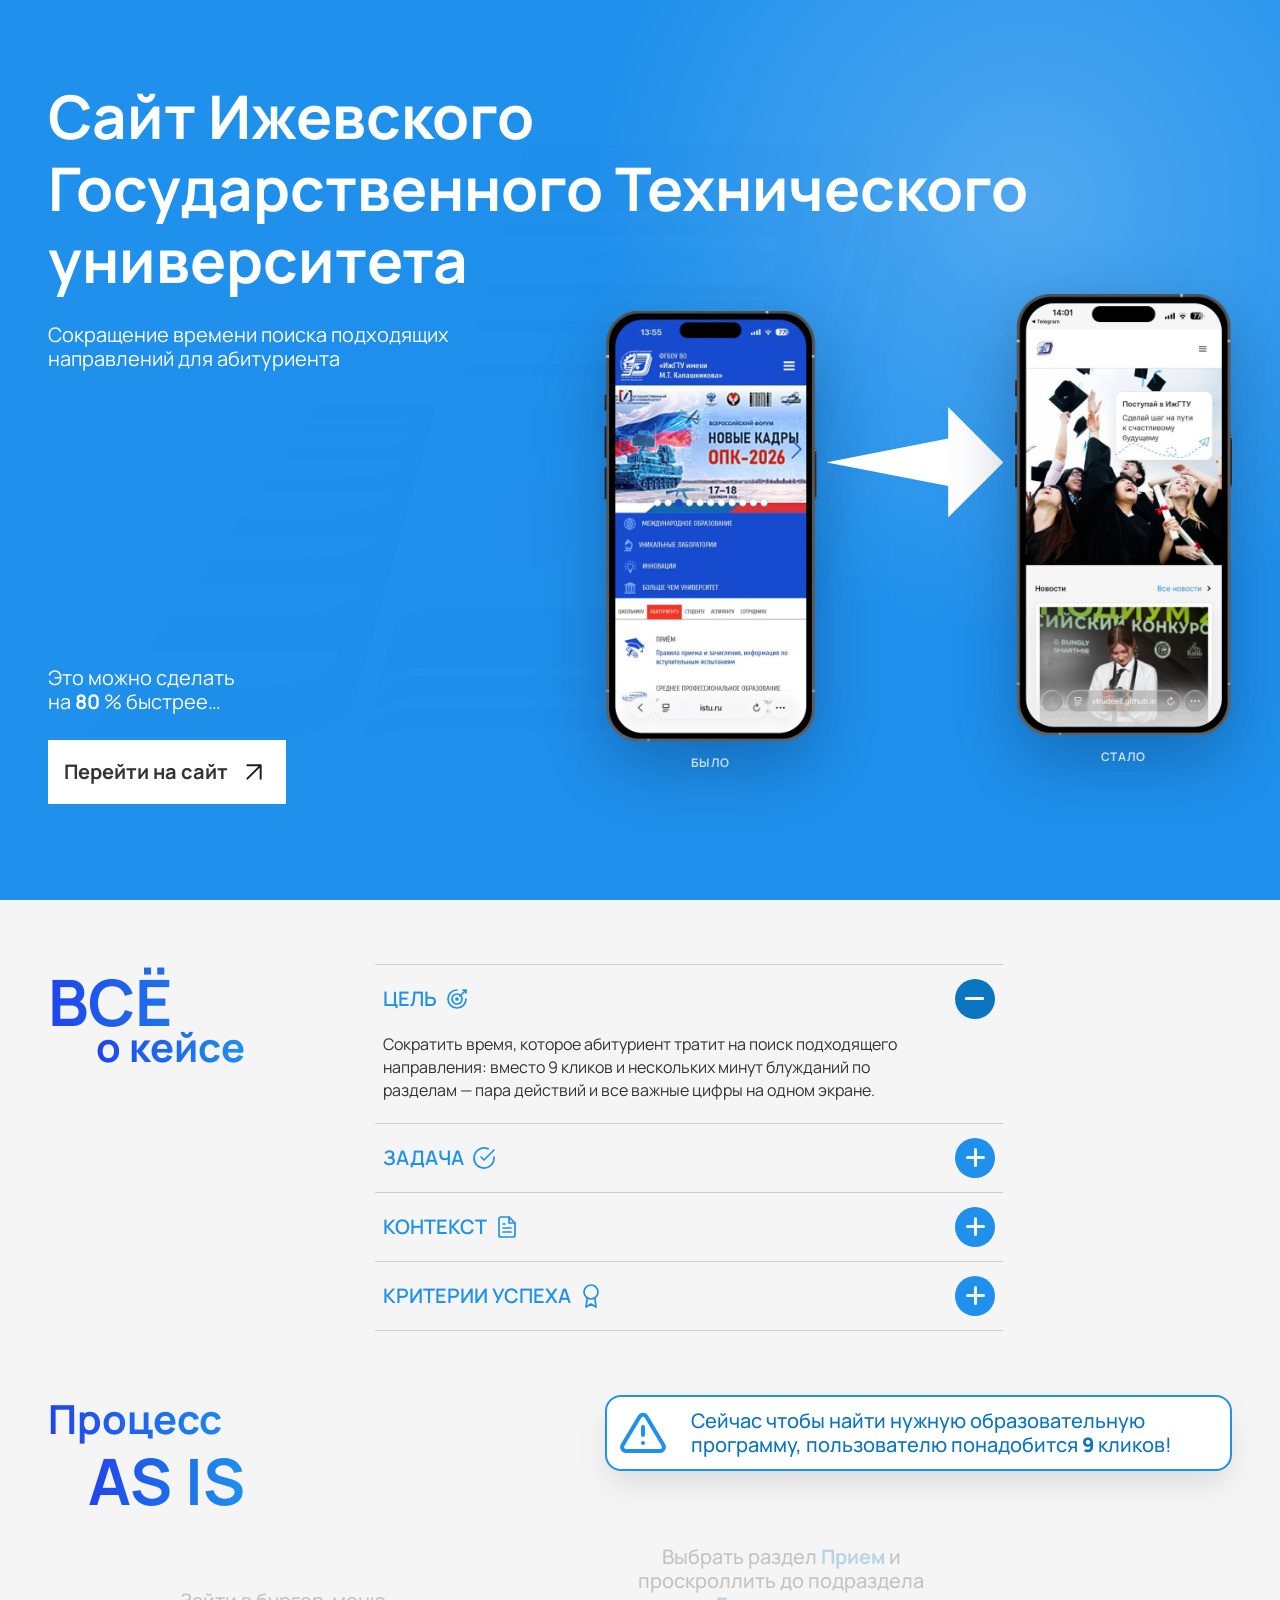
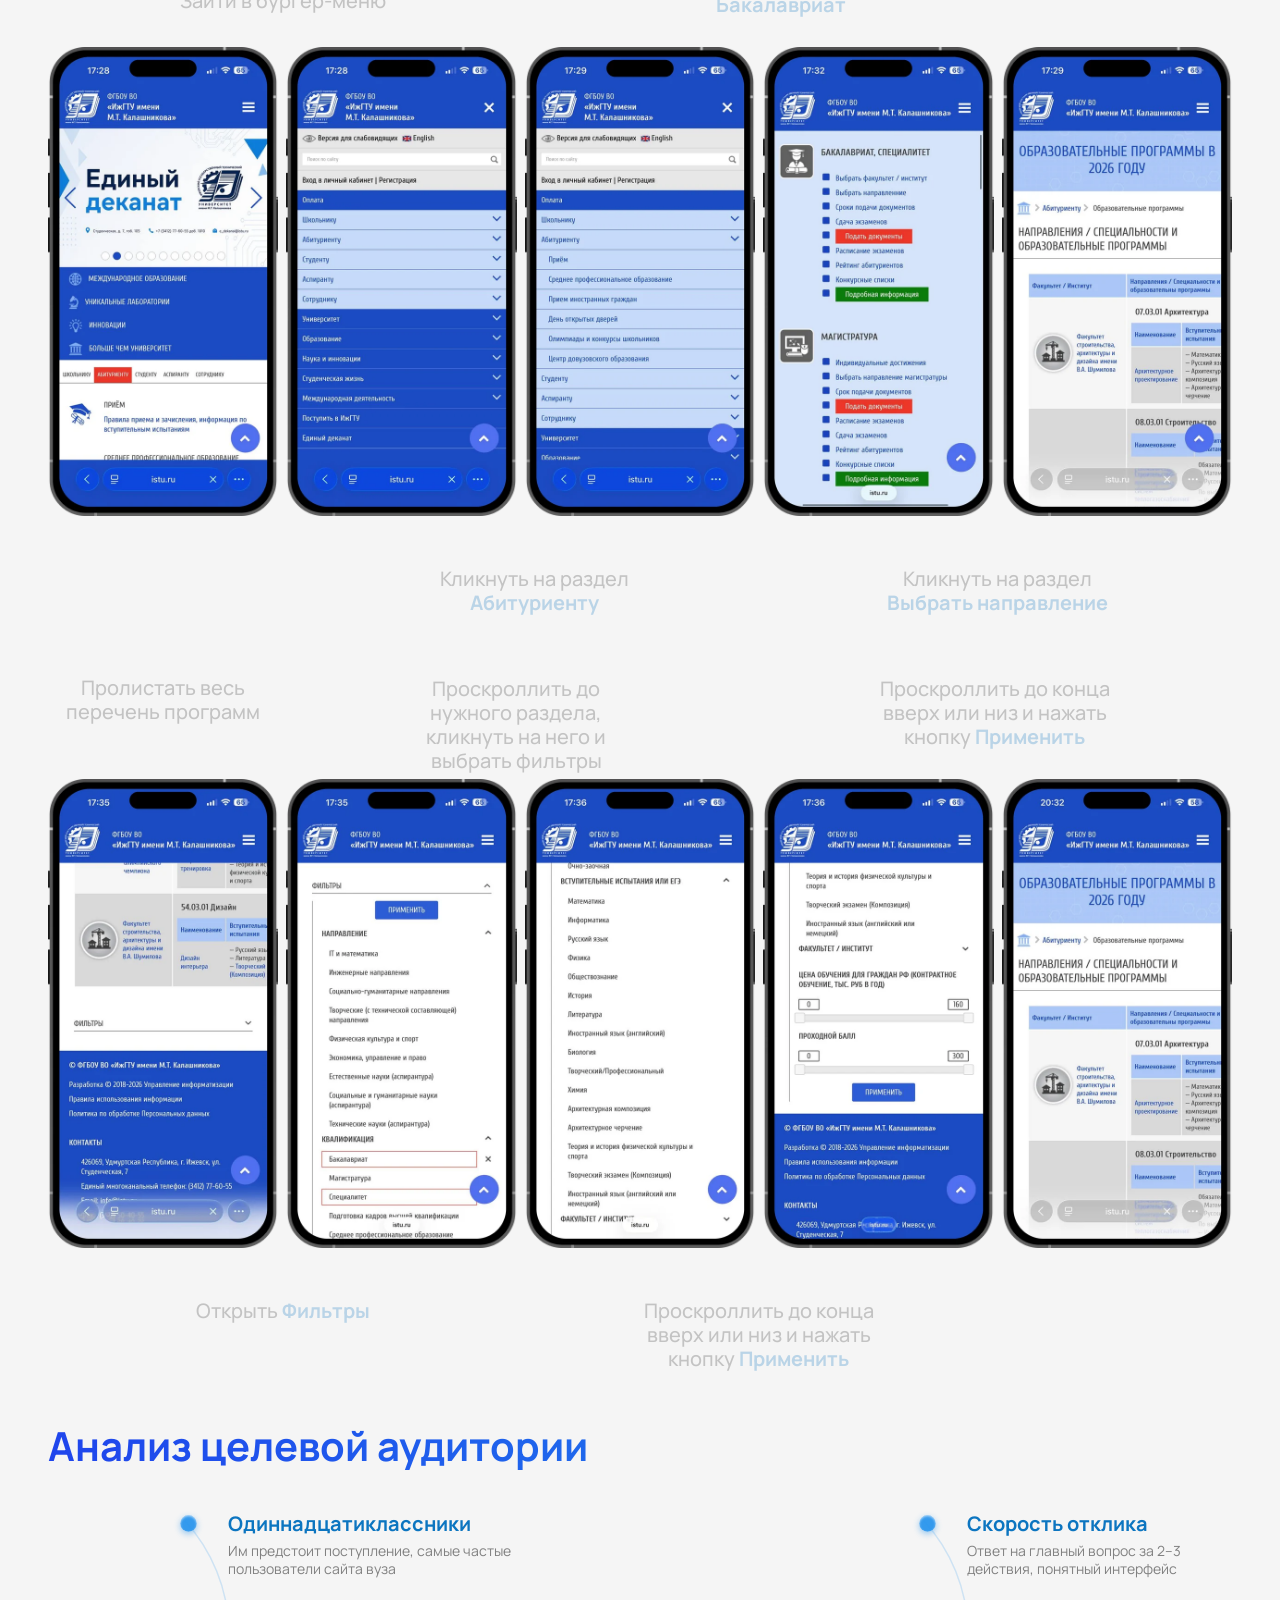
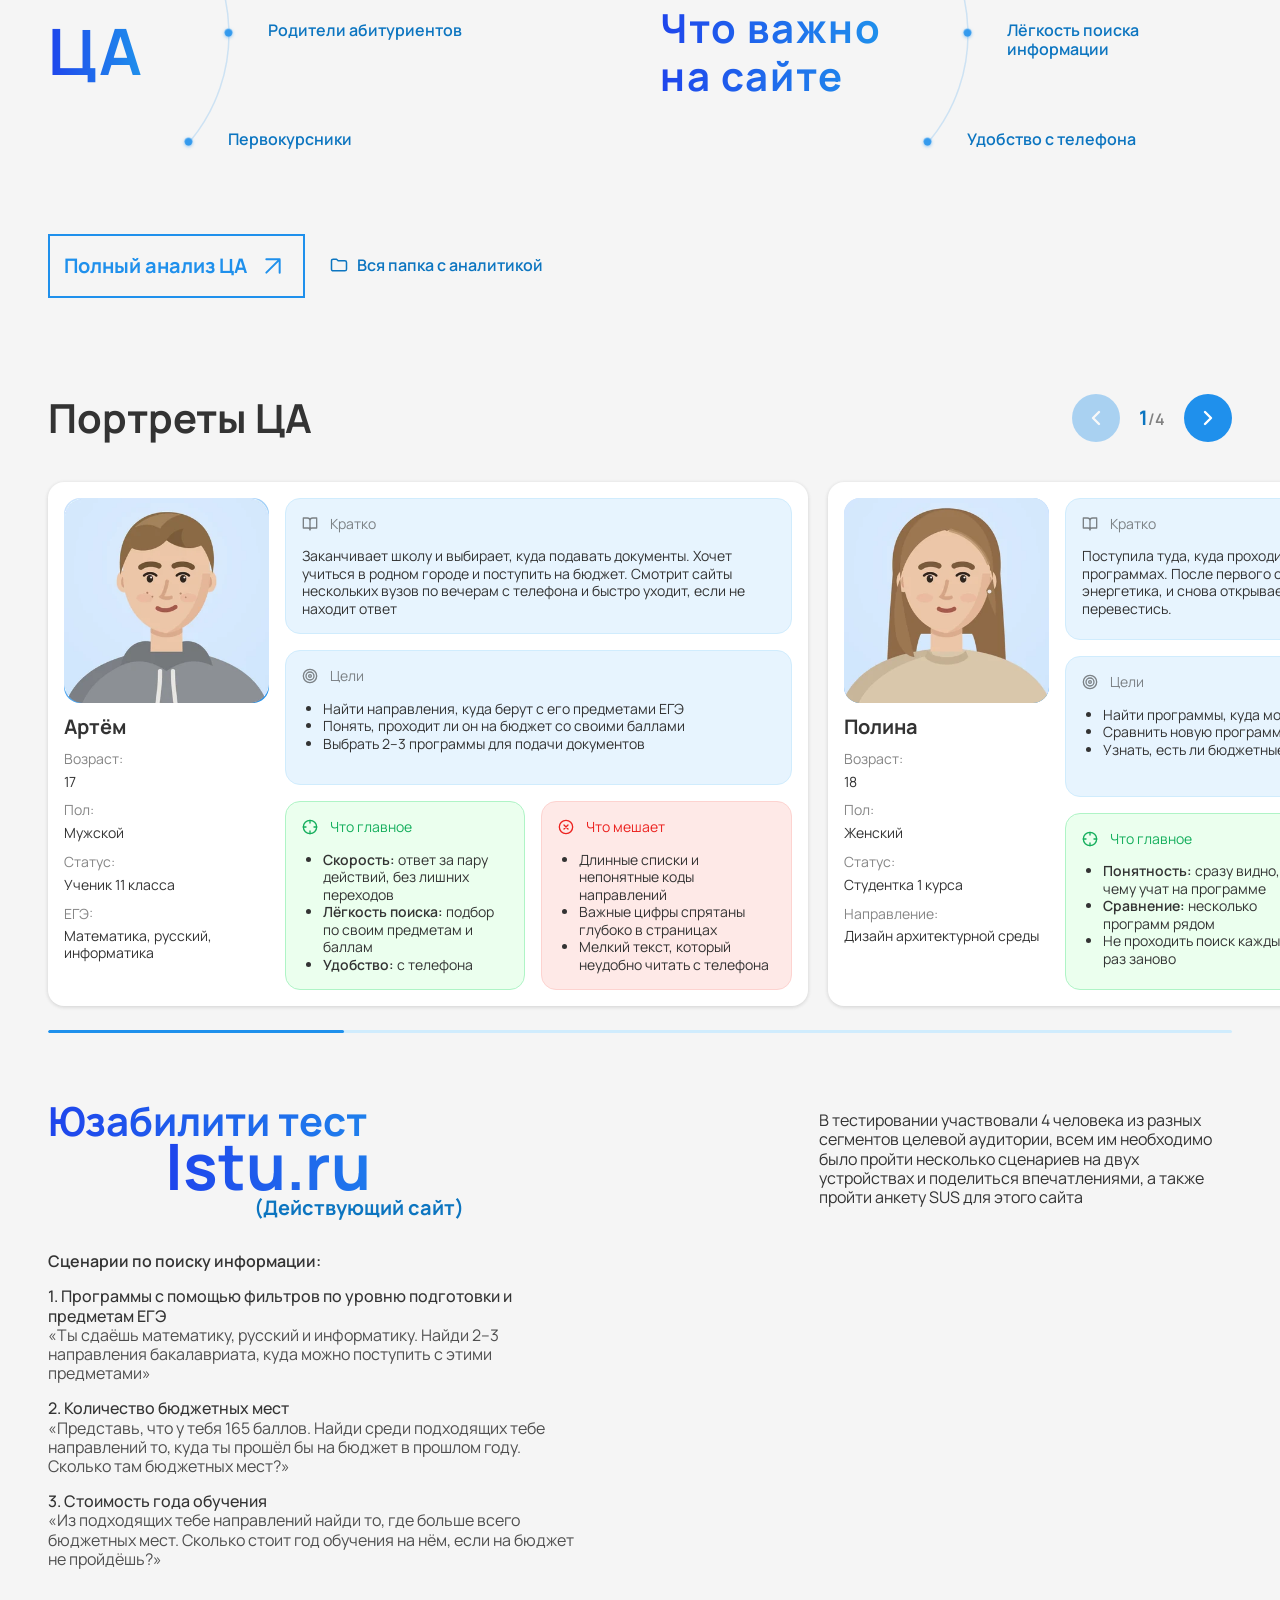
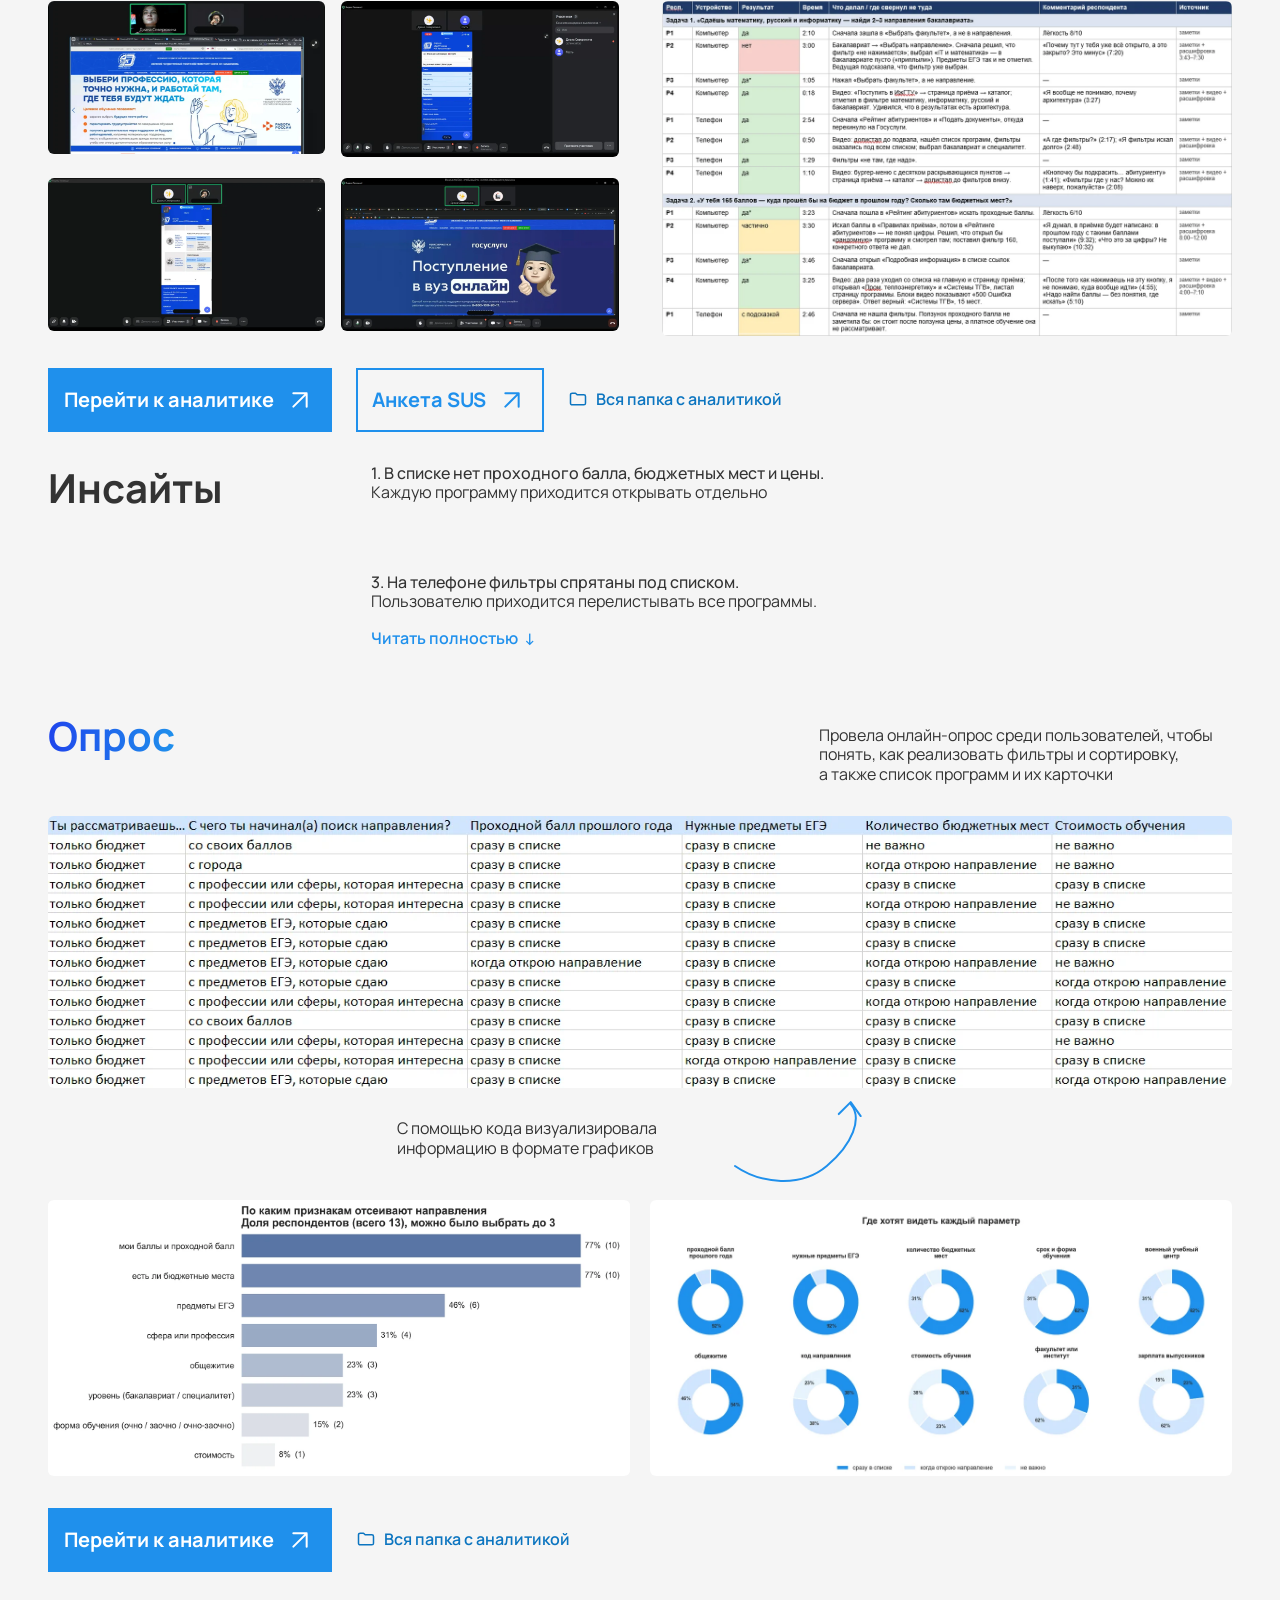
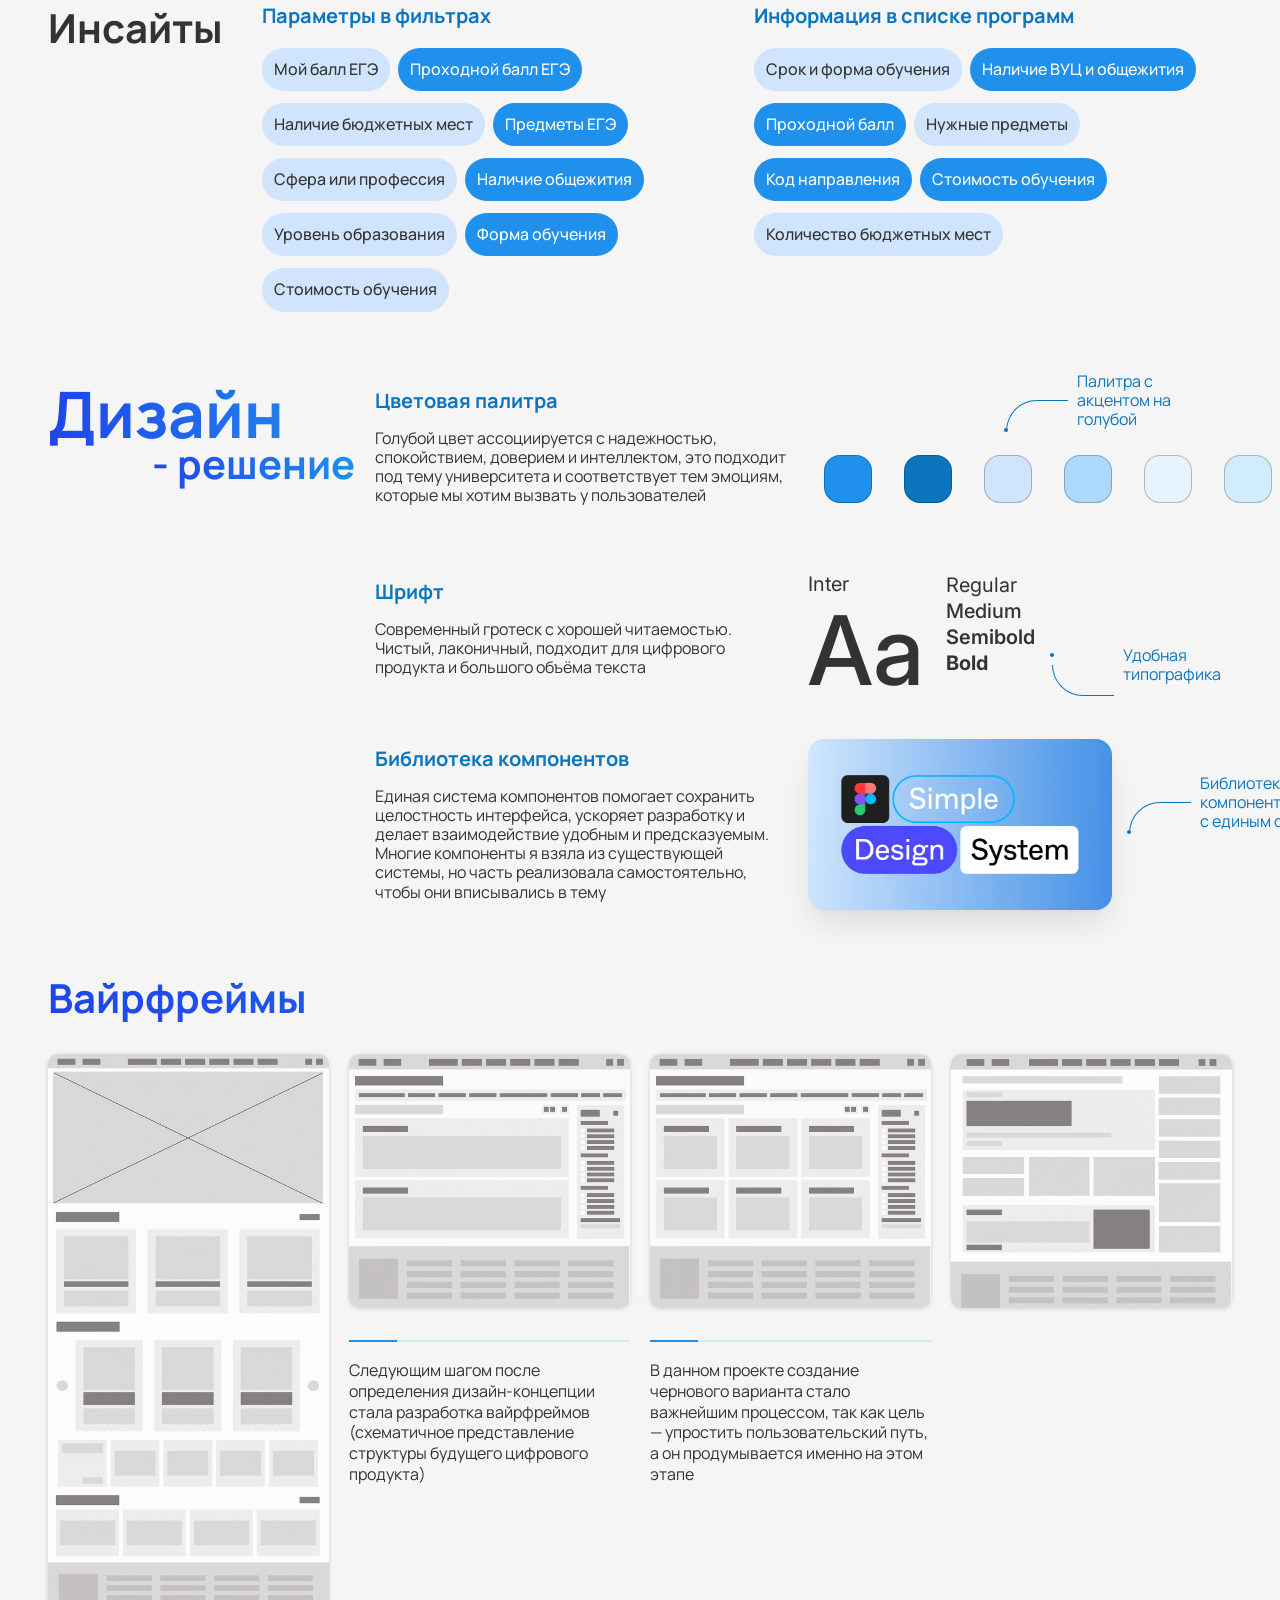
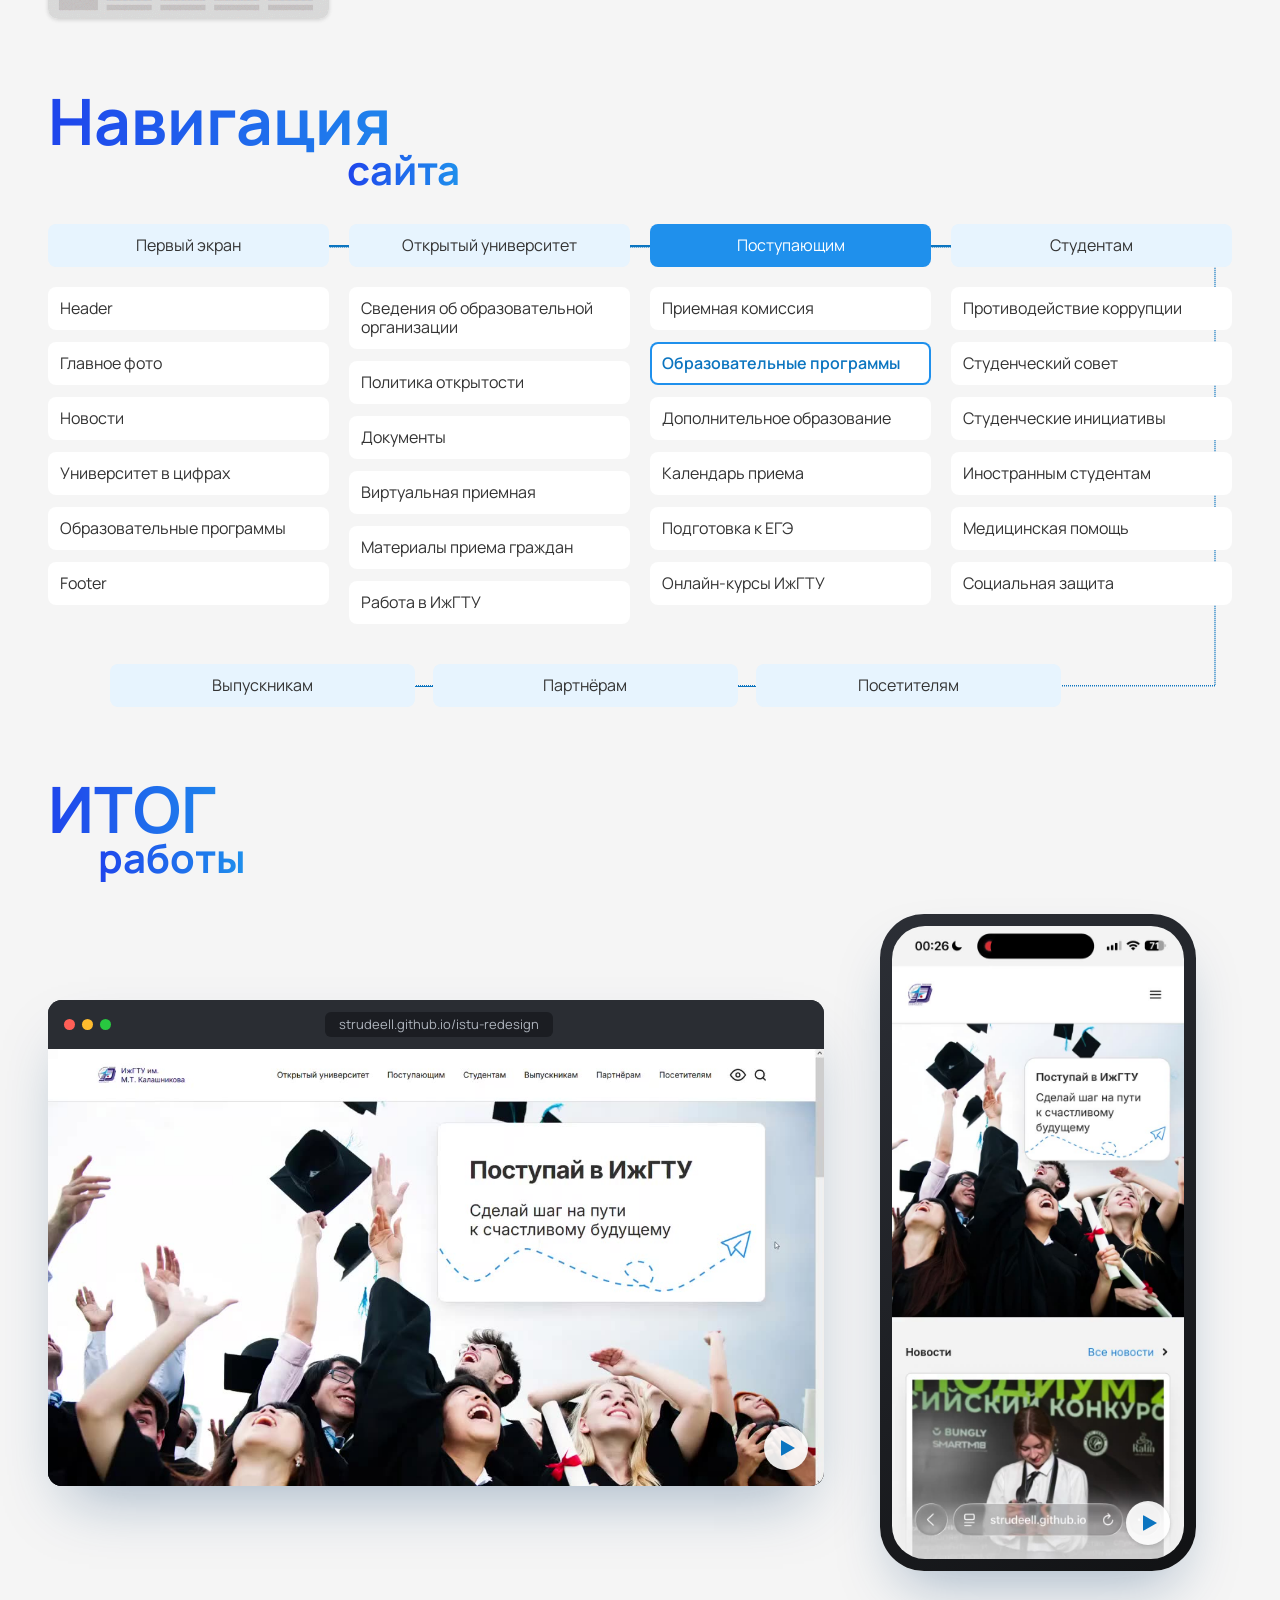
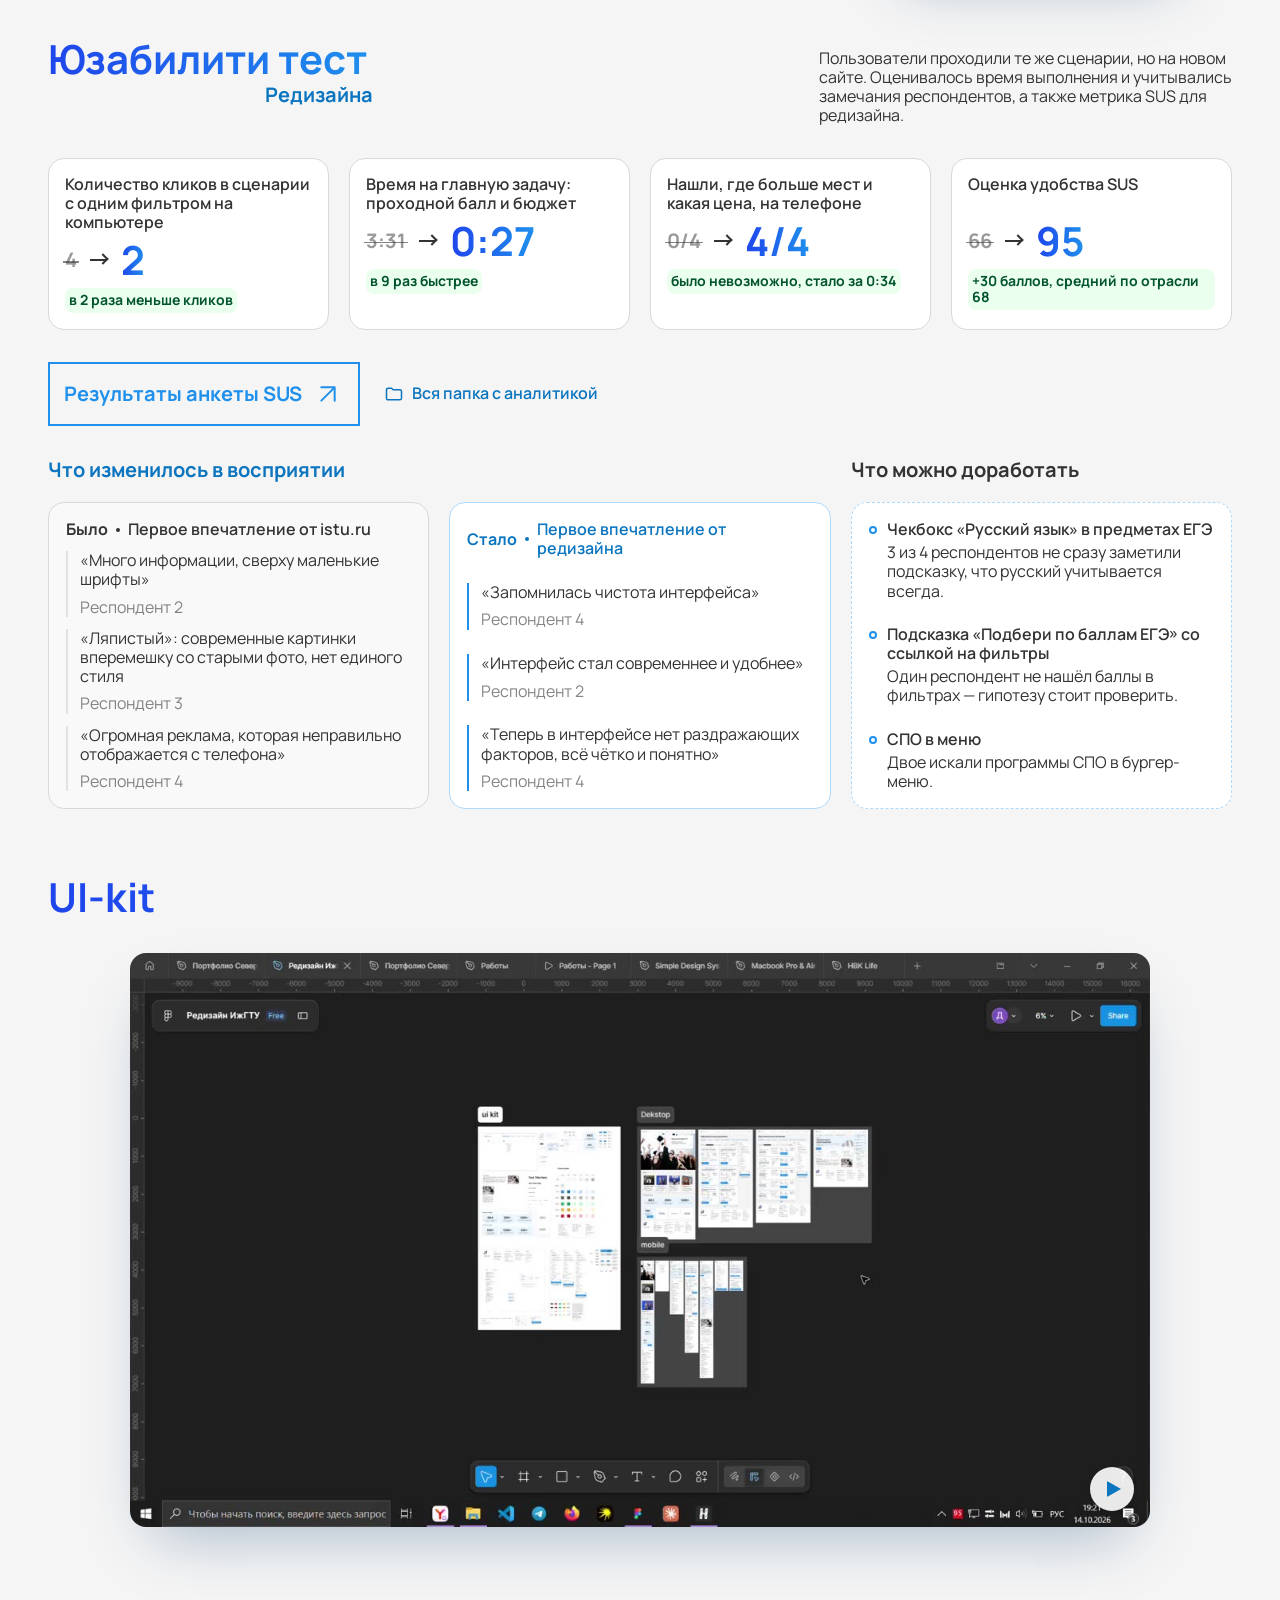
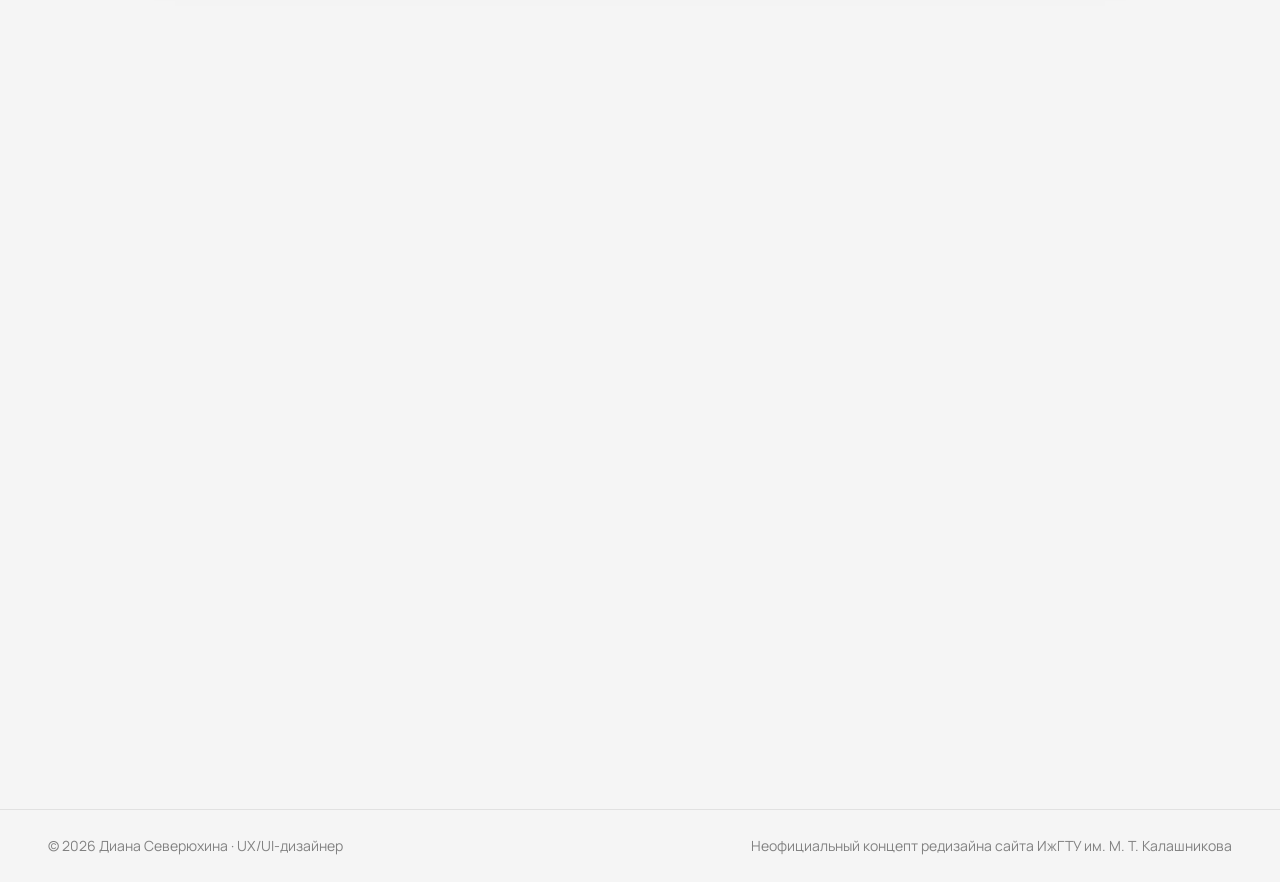
==== commit 1b395d80: "Резюме: просмотр во весь экран без скачивания; чипсы на телефоне в шахматном порядке Co-Authored-By:" ====
--- a/index.html
+++ b/index.html
@@ -45,7 +45,7 @@
   <link rel="preconnect" href="https://fonts.gstatic.com" crossorigin>
   <link href="https://fonts.googleapis.com/css2?family=Inter:wght@400;500;600;700&family=Manrope:wght@400;500;600;700;800&display=swap" rel="stylesheet">
   <link rel="stylesheet" href="css/base.css?v=3">
-  <link rel="stylesheet" href="css/sections.css?v=3">
+  <link rel="stylesheet" href="css/sections.css?v=4">
 </head>
 <body>
 
--- a/css/sections.css
+++ b/css/sections.css
@@ -1,613 +1,615 @@
-/* ============ Прогресс и шапка ============ */
-.progress { position: fixed; inset: 0 0 auto; height: 3px; z-index: 60; pointer-events: none; }
-.progress span { display: block; height: 100%; width: 100%; background: var(--grad); transform-origin: 0 50%; transform: scaleX(0); }
-
-.topbar {
-  position: fixed; inset: 0 0 auto; z-index: 50;
-  transform: translateY(-110%); transition: transform .5s var(--ease), background .3s;
-  background: rgba(245, 245, 245, .82); backdrop-filter: blur(14px) saturate(1.4); -webkit-backdrop-filter: blur(14px) saturate(1.4);
-  border-bottom: 1px solid rgba(51, 51, 51, .08);
-}
-.topbar.show { transform: none; }
-.topbar__inner { display: flex; align-items: center; gap: 32px; height: 64px; }
-.topbar__logo { display: flex; align-items: center; gap: 10px; font-weight: 600; white-space: nowrap; }
-.topbar__logo b { color: var(--blue); }
-.topbar__badge { display: grid; place-items: center; width: 32px; height: 32px; border-radius: 9px; background: var(--grad); color: #fff; font-size: 14px; font-weight: 800; letter-spacing: .02em; }
-.topbar__nav { display: flex; gap: 4px; margin-left: auto; }
-.topbar__nav a { padding: 8px 14px; border-radius: 999px; font-weight: 500; transition: background .25s, color .25s; }
-.topbar__nav a.active { background: var(--blue); color: #fff; }
-.topbar__cta { padding: 10px 18px; background: var(--blue); color: #fff; font-weight: 700; transition: background .25s; white-space: nowrap; }
-
-/* ============ HERO ============ */
-.hero { position: relative; min-height: 900px; background: var(--blue); color: #fff; overflow: hidden; isolation: isolate; }
-.hero__bg { position: absolute; left: 4.5%; top: 58px; width: 67.3%; max-width: 970px; opacity: .1; z-index: -1; will-change: transform; }
-.hero__glow {
-  position: absolute; z-index: -1; width: 900px; height: 900px; right: -200px; top: -250px; border-radius: 50%;
-  background: radial-gradient(closest-side, rgba(255, 255, 255, .22), transparent);
-  animation: glow 9s ease-in-out infinite alternate;
-}
-@keyframes glow { to { transform: translate(-120px, 140px) scale(1.15); } }
-.hero__inner { position: relative; padding-top: 80px; padding-bottom: 96px; min-height: 900px; }
-.hero__title { font-size: 64px; font-weight: 700; line-height: 1.2; max-width: 1196px; }
-.hero__title .line { display: block; overflow: hidden; }
-.hero__title .line > span { display: inline-block; transform: translateY(105%); animation: lineUp 1s var(--ease) forwards; }
-.hero__title .line:nth-child(2) > span { animation-delay: .12s; }
-.hero__title .line:nth-child(3) > span { animation-delay: .24s; }
-@keyframes lineUp { to { transform: none; } }
-.fade-up { opacity: 0; transform: translateY(24px); animation: fadeUp .9s var(--ease) forwards; animation-delay: var(--d, 0s); }
-@keyframes fadeUp { to { opacity: 1; transform: none; } }
-.hero__lead { margin-top: 26px; font-size: 20px; max-width: 522px; }
-
-.hero__compare { position: absolute; left: calc(var(--gutter) + 542px); right: var(--gutter); top: 294px; height: 530px; }
-.hero__compare .phone { position: absolute; margin: 0; }
-.phone img { width: 100%; height: auto; filter: drop-shadow(0 30px 40px rgba(0, 40, 90, .35)); }
-.phone--old { left: 0; top: 20px; width: 249px; animation: floatA 6s ease-in-out infinite; }
-.phone--new { right: 0; top: 0; width: 255px; animation: floatB 6s ease-in-out infinite; }
-.phone.fade-up { animation: fadeUp .9s var(--ease) forwards, floatA 6s 1.6s ease-in-out infinite; }
-.phone--new.fade-up { animation: fadeUp .9s var(--ease) forwards, floatB 6s 1.8s ease-in-out infinite; }
-@keyframes floatA { 0%, 100% { translate: 0 0; } 50% { translate: 0 -10px; } }
-@keyframes floatB { 0%, 100% { translate: 0 -6px; } 50% { translate: 0 8px; } }
-.phone figcaption {
-  position: absolute; left: 50%; bottom: -34px; transform: translateX(-50%);
-  font-size: 14px; font-weight: 700; letter-spacing: .08em; text-transform: uppercase; opacity: .75;
-}
-.hero__arrow { position: absolute; left: 261px; top: 133px; width: 208px; animation: arrowPulse 2.4s ease-in-out infinite; }
-@keyframes arrowPulse { 0%, 100% { transform: translateX(-6px); opacity: .85; } 50% { transform: translateX(8px); opacity: 1; } }
-.hero__bottom { position: absolute; left: var(--gutter); top: 666px; }
-.hero__note { font-size: 20px; margin-bottom: 26px; }
-.hero__note b { font-weight: 700; }
-.hero__scroll { position: absolute; left: 50%; bottom: 28px; width: 26px; height: 42px; border: 2px solid rgba(255, 255, 255, .6); border-radius: 14px; translate: -50% 0; }
-.hero__scroll span { position: absolute; left: 50%; top: 8px; width: 4px; height: 8px; margin-left: -2px; border-radius: 2px; background: #fff; animation: wheel 1.8s ease-in-out infinite; }
-@keyframes wheel { 0% { opacity: 0; transform: translateY(-4px); } 40% { opacity: 1; } 100% { opacity: 0; transform: translateY(14px); } }
-
-/* ============ О кейсе ============ */
-.about__grid { display: flex; gap: 130px; align-items: flex-start; }
-.accordion { width: 628px; max-width: 100%; border-bottom: 1px solid rgba(51, 51, 51, .2); }
-.acc { border-top: 1px solid rgba(51, 51, 51, .2); padding: 0 8px; }
-.acc summary { list-style: none; display: flex; align-items: center; justify-content: space-between; gap: 16px; padding: 14px 0; cursor: pointer; }
-.acc summary::-webkit-details-marker { display: none; }
-.acc__title { display: flex; align-items: center; gap: 8px; font-size: 20px; font-weight: 600; text-transform: uppercase; color: var(--blue); }
-.acc__title svg { transition: transform .5s var(--ease); }
-.acc__btn { position: relative; width: 40px; height: 40px; border-radius: 50%; background: var(--blue); flex: none; transition: background .3s, transform .5s var(--ease); }
-.acc__btn::before, .acc__btn::after { content: ""; position: absolute; left: 50%; top: 50%; width: 19px; height: 3px; margin: -1.5px 0 0 -9.5px; border-radius: 2px; background: var(--bg); transition: transform .4s var(--ease); }
-.acc__btn::after { transform: rotate(90deg); }
-.acc[open] .acc__btn { transform: rotate(180deg); background: var(--blue-hover); }
-.acc[open] .acc__btn::after { transform: rotate(0); }
-.acc__body { display: grid; grid-template-rows: 0fr; transition: grid-template-rows .5s var(--ease); }
-.acc[open] .acc__body { grid-template-rows: 1fr; }
-.acc__body > div { overflow: hidden; }
-.acc__body p, .acc__body ul { padding: 0 64px 20px 0; font-size: 16px; line-height: 1.45; }
-.acc__body li + li { margin-top: 6px; }
-
-/* ============ AS IS ============ */
-.asis__head { display: flex; justify-content: space-between; align-items: flex-start; gap: 40px; margin-bottom: 24px; }
-.alert {
-  display: flex; align-items: center; gap: 24px; width: 627px; padding: 12px;
-  border: 2px solid var(--blue); border-radius: var(--r); box-shadow: var(--shadow-400); background: #fff;
-}
-.alert img { animation: shake 3.5s ease-in-out infinite; }
-@keyframes shake { 0%, 86%, 100% { transform: rotate(0); } 89% { transform: rotate(-12deg); } 93% { transform: rotate(10deg); } 96% { transform: rotate(-6deg); } }
-.alert p { font-size: 20px; font-weight: 500; color: var(--blue-hover); }
-.alert b { font-weight: 800; }
-
-.flow { position: relative; }
-.flow__counter {
-  position: sticky; top: 84px; z-index: 5; width: max-content; margin: 0 0 -60px auto;
-  display: flex; align-items: baseline; gap: 4px; padding: 10px 18px; border-radius: 999px;
-  background: #fff; box-shadow: var(--shadow-400); color: var(--blue-hover); font-weight: 600;
-  opacity: 0; transform: translateY(-10px); transition: opacity .4s, transform .4s var(--ease);
-}
-.flow.in-view .flow__counter { opacity: 1; transform: none; }
-.flow__num { font-size: 28px; font-weight: 800; min-width: 1ch; text-align: right; }
-.flow__counter.done { background: var(--blue); color: #fff; }
-.flow__canvas { position: relative; width: 100%; aspect-ratio: 1280 / 1536; }
-.flow__arrows { position: absolute; inset: 0; width: 100%; height: 100%; overflow: visible; }
-.flow__arrows path { fill: none; stroke: var(--blue-hover); stroke-width: 2; vector-effect: non-scaling-stroke; marker-end: url(#ah); stroke-dasharray: 1; stroke-dashoffset: 1; transition: stroke-dashoffset 1s var(--ease); }
-.flow__arrows path.on { stroke-dashoffset: 0; }
-.flow__cap { position: absolute; font-size: clamp(12px, 1.56vw, 20px); font-weight: 500; text-align: center; opacity: .25; transition: opacity .6s, transform .6s var(--ease); transform: translateY(8px); }
-.flow__cap b { font-weight: 700; color: var(--blue-hover); }
-.flow__cap.on { opacity: 1; transform: none; }
-.flow__row { position: absolute; left: 0; right: 0; display: flex; justify-content: space-between; }
-.flow__row img {
-  width: 19.45%; height: auto; aspect-ratio: 249 / 507; object-fit: cover;
-  transition: transform .5s var(--ease), filter .5s; filter: saturate(.9);
-}
-
-.flow__steps { display: none; list-style: none; padding: 0; margin: 20px 0 0; gap: 10px; counter-reset: st; }
-.flow__steps li { counter-increment: st; display: flex; gap: 12px; align-items: baseline; font-size: 15px; font-weight: 500; }
-.flow__steps li::before { content: counter(st); flex: none; width: 26px; height: 26px; border-radius: 50%; display: grid; place-items: center; background: var(--blue); color: #fff; font-size: 13px; font-weight: 700; transform: translateY(-2px); }
-.flow__steps b { color: var(--blue-hover); }
-
-.swipe-hint { display: none; align-items: center; gap: 12px; margin: 0 0 12px; font-size: 14px; font-weight: 600; color: var(--blue-hover); }
-.swipe-hint__arrows { display: inline-flex; gap: 1px; }
-.swipe-hint__arrows i { width: 9px; height: 9px; border: solid var(--blue); border-width: 2px 2px 0 0; transform: rotate(45deg); opacity: .2; animation: chev 1.4s ease-in-out infinite; }
-.swipe-hint__arrows i:nth-child(2) { animation-delay: .18s; }
-.swipe-hint__arrows i:nth-child(3) { animation-delay: .36s; }
-@keyframes chev { 0%, 100% { opacity: .2; } 40% { opacity: 1; } }
-
-/* ============ Анализ ЦА ============ */
-.ca__grid { display: grid; grid-template-columns: 1fr 1fr; gap: 40px; margin-top: 32px; }
-.orbit { display: flex; align-items: center; gap: 24px; min-width: 0; }
-.orbit__label { flex: none; letter-spacing: .04em; white-space: nowrap; }
-.orbit .h-xl.orbit__label { width: 94px; }
-.orbit__items { position: relative; height: 300px; flex: 1; min-width: 0; }
-.orbit__arc { position: absolute; left: 18px; top: 19px; width: 45px; height: 219px; overflow: visible; }
-.orbit__arc path { fill: none; stroke: rgba(31, 144, 236, .18); stroke-width: 1.5; stroke-dasharray: 260; stroke-dashoffset: 260; transition: stroke-dashoffset 1.4s var(--ease) .3s; }
-.orbit.in .orbit__arc path { stroke-dashoffset: 0; }
-.orbit__item {
-  position: absolute; left: 0; right: 0; display: flex; align-items: flex-start; gap: 28px; padding: 10px; text-align: left;
-  opacity: 0; transform: translateX(20px); transition: opacity .6s, transform .6s var(--ease);
-  -webkit-tap-highlight-color: transparent;
-}
-.orbit__item:nth-of-type(1) { top: 0; transition-delay: .4s; }
-.orbit__item:nth-of-type(2) { top: 109px; left: 40px; transition-delay: .6s; }
-.orbit__item:nth-of-type(3) { top: 218px; transition-delay: .8s; }
-.orbit.in .orbit__item { opacity: 1; transform: none; }
-.orbit__item i {
-  position: relative; width: 15px; height: 15px; margin: 4.5px; border-radius: 50%; flex: none;
-  background: rgba(31, 144, 236, .9); box-shadow: 0 2px 6px rgba(31, 144, 236, .45), inset 0 1px 2px rgba(255, 255, 255, .6);
-  transform: scale(.55); transition: transform .45s var(--ease);
-}
-.orbit__item i::after { content: ""; position: absolute; inset: -6px; border-radius: 50%; border: 2px solid var(--blue); opacity: 0; }
-.orbit__item.on i { transform: scale(1.1); }
-.orbit__item.on i::after { animation: ping 1.6s ease-out infinite; }
-.orbit__text { min-width: 0; }
-.orbit__text b { display: block; font-size: 16px; font-weight: 600; color: var(--blue-hover); transition: font-size .4s var(--ease); }
-.orbit__item.on .orbit__text b { font-size: 20px; font-weight: 700; }
-.orbit__text small {
-  display: block; max-width: 300px; font-size: 14px; line-height: 1.3; color: var(--text-muted);
-  max-height: 0; opacity: 0; overflow: hidden; transition: max-height .5s var(--ease), opacity .4s, margin .4s var(--ease);
-}
-.orbit__item.on .orbit__text small { max-height: 60px; opacity: 1; margin-top: 6px; }
-@keyframes ping { 0% { transform: scale(.6); opacity: .7; } 80%, 100% { transform: scale(1.8); opacity: 0; } }
-
-/* ============ Портреты ============ */
-.personas__head { display: flex; justify-content: space-between; align-items: center; margin-bottom: 32px; }
-.slider-nav { display: flex; align-items: center; gap: 14px; }
-.slider-btn { width: 48px; height: 48px; border-radius: 50%; background: var(--blue); display: grid; place-items: center; transition: background .25s, transform .25s var(--ease), opacity .25s; }
-.slider-btn svg { width: 24px; height: 24px; fill: none; stroke: #fff; stroke-width: 2.4; stroke-linecap: round; stroke-linejoin: round; }
-.slider-btn:disabled { opacity: .35; pointer-events: none; }
-.slider-count { font-weight: 600; color: var(--text-muted); min-width: 36px; text-align: center; }
-.slider-count b { color: var(--blue-hover); font-size: 20px; }
-.personas__track {
-  display: flex; gap: 20px; overflow-x: auto; scroll-snap-type: x mandatory; scrollbar-width: none;
-  padding: 8px max(var(--gutter), calc((100vw - var(--container)) / 2)) 24px; scroll-padding-inline: max(var(--gutter), calc((100vw - var(--container)) / 2));
-  cursor: grab; outline: none;
-}
-.personas__track::-webkit-scrollbar { display: none; }
-.personas__track.dragging { cursor: grabbing; scroll-snap-type: none; }
-.personas__track.dragging * { pointer-events: none; }
-.persona {
-  flex: none; width: 847px; display: flex; gap: 16px; padding: 16px; scroll-snap-align: start;
-  background: #fff; border-radius: var(--r); box-shadow: var(--shadow-200);
-  transition: transform .5s var(--ease), box-shadow .5s;
-}
-.persona__side { width: 205px; flex: none; display: flex; flex-direction: column; gap: 12px; }
-.persona__ava { width: 100%; aspect-ratio: 1; border-radius: 16px; overflow: hidden; background: linear-gradient(160deg, #d0e5fd, #1f90ec); position: relative; }
-.persona__ava img { position: relative; z-index: 1; width: 100%; height: 100%; object-fit: cover; transition: transform .6s var(--ease); }
-.persona__ava .initial { position: absolute; inset: 0; display: grid; place-items: center; font-size: 72px; font-weight: 800; color: #fff; }
-.persona__name { font-size: 20px; font-weight: 700; }
-.persona__info { font-size: 14px; display: grid; gap: 6px; }
-.persona__info span { color: var(--text-muted); }
-.persona__main { flex: 1; display: grid; grid-template-columns: 273px 1fr; grid-template-rows: auto auto 164px; gap: 16px; }
-.persona__block { padding: 16px; border-radius: 15px; font-size: 14px; line-height: 1.25; }
-.persona__block--wide { grid-column: 1 / -1; min-height: 135px; }
-.persona__block h4 { display: flex; align-items: center; gap: 12px; font-size: 14px; font-weight: 400; color: var(--text-muted); margin-bottom: 15px; }
-.persona__block h4 svg { width: 16px; height: 16px; fill: none; stroke: currentColor; stroke-width: 2; stroke-linecap: round; stroke-linejoin: round; }
-.persona__block ul { padding-left: 21px; }
-.persona__block--pos { background: var(--pos-bg); border-color: var(--pos-border); }
-.persona__block--pos h4 { color: var(--pos-text); }
-.persona__block--neg { background: var(--neg-bg); border-color: var(--neg-border); }
-.persona__block--neg h4 { color: var(--neg-text); }
-.persona__block--pos li b { font-weight: 600; }
-.personas__bar { height: 3px; border-radius: 2px; background: var(--blue-tertiary-hover); overflow: hidden; }
-.personas__bar span { display: block; height: 100%; width: 25%; background: var(--blue); border-radius: 2px; transition: transform .3s var(--ease); }
-
-/* ============ Общие "split" заголовки ============ */
-.split-head { display: flex; justify-content: space-between; align-items: flex-start; gap: 40px; margin-bottom: 32px; }
-.split-head--center { align-items: flex-start; }
-.split-head__text { width: 413px; flex: none; font-size: 16px; line-height: 1.2; margin-top: 14px; }
-.offset-block { margin-left: 323px; }
-
-/* ============ Юзабилити istu.ru ============ */
-.scenarios { list-style: none; counter-reset: s; padding: 0; margin: 16px 0 0; display: grid; gap: 16px; max-width: 527px; }
-.scenarios li { counter-increment: s; position: relative; padding-left: 0; font-size: 16px; }
-.scenarios li b { display: block; font-weight: 500; }
-.scenarios li b::before { content: counter(s) ". "; }
-.scenarios li span { display: block; color: var(--text); opacity: .85; }
-.proofs { display: grid; grid-template-columns: 629px 1fr; gap: 43px; margin: 32px 0; }
-.proofs__grid { display: grid; grid-template-columns: 1fr 1fr; gap: 16px; align-items: start; }
-.zoomable { display: block; overflow: hidden; border-radius: 6px; position: relative; cursor: zoom-in; background: #e9e9e9; }
-.zoomable img { width: 100%; height: auto; transition: transform .6s var(--ease); }
-.zoomable::after {
-  content: ""; position: absolute; right: 10px; top: 10px; width: 34px; height: 34px; border-radius: 50%;
-  background: rgba(255, 255, 255, .92) url("data:image/svg+xml,%3Csvg xmlns='http://www.w3.org/2000/svg' width='18' height='18' fill='none' stroke='%230c75c0' stroke-width='2.2' stroke-linecap='round' viewBox='0 0 24 24'%3E%3Cpath d='M15 3h6v6M9 21H3v-6M21 3l-7 7M3 21l7-7'/%3E%3C/svg%3E") center no-repeat;
-  opacity: 0; transform: scale(.7); transition: .3s var(--ease); box-shadow: var(--shadow-200);
-}
-.proofs__big { align-self: start; }
-.insights { margin-top: 32px; display: grid; grid-template-columns: 323px 1fr; margin-left: 323px; }
-.usab .insights { margin-left: 323px; grid-template-columns: 323px 525px; }
-.insights__list { list-style: none; padding: 0; margin: 0; display: grid; gap: 16px; font-size: 16px; counter-reset: i; }
-.insights__list li { counter-increment: i; }
-.insights__list li::before { content: counter(i) ". "; font-weight: 500; }
-.insights__list b { font-weight: 500; display: inline; }
-.insights__list b::after { content: ""; display: block; }
-.insights__more { display: grid; grid-template-rows: 0fr; transition: grid-template-rows .6s var(--ease); }
-.insights__more > div { overflow: hidden; }
-.insights__more .insights__list { counter-reset: i 3; padding-top: 16px; }
-.insights__more li { opacity: 0; transform: translateY(12px); transition: opacity .4s, transform .5s var(--ease); }
-.insights__more.open { grid-template-rows: 1fr; }
-.insights__more.open li { opacity: 1; transform: none; }
-.insights__more.open li:nth-child(2) { transition-delay: .08s; }
-.insights__more.open li:nth-child(3) { transition-delay: .16s; }
-.insights__toggle { margin-top: 18px; font-size: 16px; }
-.link-more.insights__toggle::after { content: "↓"; }
-.link-more.insights__toggle[aria-expanded="true"]::after { transform: rotate(180deg); }
-.links-row { display: flex; flex-wrap: wrap; align-items: center; gap: 16px 24px; margin: 32px 0; }
-.link-folder { display: inline-flex; align-items: center; gap: 8px; font-weight: 600; color: var(--blue-hover); border-bottom: 1px dashed transparent; padding: 4px 0; transition: border-color .25s; }
-.link-folder svg { width: 20px; height: 20px; fill: none; stroke: currentColor; stroke-width: 1.8; stroke-linejoin: round; }
-.link-more { color: var(--blue); font-weight: 600; display: inline-flex; align-items: center; gap: 6px; }
-.link-more::after { content: "→"; transition: transform .3s var(--ease); }
-
-/* ============ Опрос ============ */
-.survey__charts { width: 100%; border-radius: 6px; background: #fff; }
-.survey__note { display: flex; align-items: flex-start; gap: 61px; width: 486px; margin: 8px auto; }
-.survey__note p { width: 274px; margin-top: 23px; font-size: 16px; }
-.draw path { stroke-dasharray: 260; stroke-dashoffset: 260; transition: stroke-dashoffset 1.6s var(--ease) .3s; }
-.survey__note.in .draw path { stroke-dashoffset: 0; }
-.survey__pair { display: grid; grid-template-columns: 1fr 1fr; gap: 20px; margin-bottom: 32px; }
-.survey__pair .zoomable { background: #fff; }
-.survey__insights { display: grid; grid-template-columns: 214px 1fr; margin-top: 32px; }
-.chips-grid { display: grid; grid-template-columns: 554px 496px; gap: 14px; }
-.chips-col > p { margin-bottom: 20px; }
-.chips { display: flex; flex-wrap: wrap; gap: 12px 8px; }
-.chip {
-  padding: 12px; border-radius: 999px; background: var(--blue-secondary); font-weight: 500; font-size: 16px; white-space: nowrap;
-  transition: transform .3s var(--ease), background .3s, color .3s;
-  opacity: 0; transform: scale(.6);
-}
-.chip--on { background: var(--blue); color: #fff; }
-.chips-col.in .chip { animation: pop .5s var(--ease) backwards; animation-delay: calc(var(--i) * 60ms + .2s); opacity: 1; transform: none; }
-@keyframes pop { from { opacity: 0; transform: scale(.6); } to { opacity: 1; transform: none; } }
-
-/* ============ Дизайн-решение ============ */
-.design__grid { display: flex; gap: 20px; }
-.design__grid > .title-combo { width: 307px; flex: none; }
-.design__rows { display: grid; gap: 53px; flex: 1; }
-.design__row { display: grid; grid-template-columns: 413px 1fr; gap: 20px; align-items: center; }
-.design__text p { margin-top: 16px; font-size: 16px; }
-.design__visual { position: relative; }
-.annot { position: absolute; color: var(--blue-hover); font-size: 16px; padding-left: 73px; }
-.annot::before { content: ""; position: absolute; left: 2px; top: 50%; width: 62px; height: 31px; border: 1px solid var(--blue-hover); border-right: 0; border-bottom: 0; border-top-left-radius: 40px; }
-.annot::after { content: ""; position: absolute; left: 0; top: calc(50% + 28px); width: 4px; height: 4px; border-radius: 50%; background: var(--blue-hover); }
-.design__row:nth-child(1) .annot { left: 196px; top: 0; width: 187px; transform: translateY(-4px); }
-.design__row:nth-child(1) .swatches { margin-top: 63px; }
-.swatches { display: flex; }
-.swatch { width: 80px; height: 80px; padding: 16px; position: relative; }
-.swatch::before { content: ""; position: absolute; inset: 16px; border-radius: 16px; background: var(--c); border: 1px solid rgba(0, 0, 0, .24); transition: transform .35s var(--ease), border-radius .35s; }
-.swatch::after {
-  content: attr(data-hex); position: absolute; left: 50%; bottom: -14px; transform: translate(-50%, 4px);
-  font-size: 12px; font-weight: 600; color: var(--blue-hover); opacity: 0; transition: .3s var(--ease); white-space: nowrap;
-}
-.type-spec { display: flex; gap: 16px; align-items: flex-start; min-height: 112px; }
-.type-spec__aa { width: 122px; font-family: "Inter", sans-serif; }
-.type-spec__aa span { display: block; font-size: 20px; }
-.type-spec__aa b { display: block; font-size: 96px; font-weight: 500; line-height: .75; margin-top: 18px; transition: font-weight .4s; }
-.type-spec__w { list-style: none; padding: 0; font-family: "Inter", sans-serif; font-size: 20px; line-height: 1.3; }
-.annot--bottom { position: absolute; left: 242px; top: 74px; width: 187px; }
-.annot--bottom::before { top: auto; bottom: calc(50% - 31px); transform: scaleY(-1); }
-.annot--bottom::after { top: 7px; }
-.design__cover { width: 304px; border-radius: 16px; box-shadow: var(--shadow-400); transition: transform .5s var(--ease); }
-.design__row:nth-child(3) .annot { left: 319px; top: 35px; width: 205px; }
-
-/* ============ Вайрфреймы ============ */
-.wires__grid { display: grid; grid-template-columns: repeat(4, 1fr); grid-template-rows: auto 1fr; gap: 32px 20px; margin-top: 32px; }
-.wires__t { grid-row: 2; align-self: start; font-size: 16px; line-height: 1.3; padding-top: 18px; border-top: 2px solid var(--blue-tertiary-hover); position: relative; }
-.wires__t::before { content: ""; position: absolute; left: 0; top: -2px; width: 48px; height: 2px; background: var(--blue); }
-.wires__t--1 { grid-column: 2; }
-.wires__t--2 { grid-column: 3; }
-.wire { margin: 0; position: relative; border-radius: 10px; overflow: hidden; background: #fff; box-shadow: var(--shadow-200); }
-.wire img { width: 100%; height: auto; }
-.wire--tall { grid-column: 1; grid-row: 1 / 3; }
-.wire--a, .wire--b, .wire--c { grid-row: 1; align-self: start; }
-.wire--a { grid-column: 2; } .wire--b { grid-column: 3; } .wire--c { grid-column: 4; }
-.wire figcaption {
-  position: absolute; left: 10px; bottom: 10px; display: flex; align-items: center; gap: 6px;
-  padding: 6px 10px; border-radius: 999px; background: rgba(255, 255, 255, .92); box-shadow: var(--shadow-200);
-  font-size: 12px; font-weight: 600; color: var(--text-muted); opacity: 0; transform: translateY(6px); transition: .3s var(--ease);
-}
-.wire figcaption i { width: 18px; height: 2px; background: var(--grad); position: relative; }
-.wire figcaption span:last-child { color: var(--blue-hover); }
-
-/* ============ Навигация ============ */
-.sitemap { position: relative; margin-top: 30px; }
-.sitemap__lines { position: absolute; left: -1.4%; top: 0; width: 102.8%; height: 100%; overflow: visible; pointer-events: none; }
-.sitemap__lines path { fill: none; stroke: var(--blue-hover); stroke-width: 1.5; vector-effect: non-scaling-stroke; stroke-dasharray: 1; stroke-dashoffset: 1; transition: stroke-dashoffset 2.2s var(--ease) .3s; }
-.sitemap.in .sitemap__lines path { stroke-dashoffset: 0; }
-.sitemap__top, .sitemap__cols { display: grid; grid-template-columns: repeat(4, 1fr); gap: 20px; position: relative; }
-.sitemap__top .node:not(:last-child)::after { content: ""; position: absolute; right: -20px; top: 50%; width: 20px; height: 1.5px; background: var(--blue-hover); }
-.sitemap__cols { margin-top: 20px; }
-.sitemap__cols ul { list-style: none; padding: 0; display: grid; gap: 11.8px; align-content: start; }
-.sitemap__cols li, .node {
-  position: relative; display: flex; align-items: center; min-height: 43px; padding: 12px; border-radius: 8px; background: #fff; font-size: 16px;
-  opacity: 0; transform: translateY(14px);
-  transition: opacity .5s var(--sd, 0s), transform .5s var(--ease) var(--sd, 0s), background .2s, color .2s, box-shadow .2s;
-}
-.node--main { justify-content: center; background: var(--blue-tertiary); }
-.sitemap__cols li.hl { box-shadow: inset 0 0 0 2px var(--blue); font-weight: 600; color: var(--blue-hover); }
-.sitemap .node, .sitemap li { --sd: calc(var(--i) * 30ms); }
-.sitemap.in .node, .sitemap.in li { opacity: 1; transform: none; }
-/* ключевой путь пользователя: «Поступающим» -> «Образовательные программы» */
-.sitemap.in .sitemap__top .node:nth-child(3) { animation: keyNode .6s var(--ease) 1.4s forwards; }
-.sitemap.in .sitemap__cols li.hl { animation: keyPulse 2.4s ease-in-out 2s infinite; }
-@keyframes keyNode { to { background: var(--blue); color: #fff; } }
-@keyframes keyPulse { 0%, 100% { box-shadow: inset 0 0 0 2px var(--blue), 0 0 0 0 rgba(31, 144, 236, .35); } 50% { box-shadow: inset 0 0 0 2px var(--blue), 0 0 0 8px rgba(31, 144, 236, 0); } }
-.sitemap__bottom { display: grid; grid-template-columns: repeat(3, 305px); gap: 18px; justify-content: center; margin: 40px 0 0 -110px; position: relative; }
-.sitemap__bottom .node:not(:last-child)::after { content: ""; position: absolute; right: -18px; top: 50%; width: 18px; height: 1.5px; background: var(--blue-hover); }
-
-/* ============ Итог: видео ============ */
-.result__videos { display: grid; grid-template-columns: 847px 1fr; gap: 20px; margin-top: 32px; align-items: center; }
-.device { position: relative; margin: 0; overflow: hidden; background: #1b1d22; box-shadow: 0 30px 60px -20px rgba(12, 60, 110, .35); }
-.device video { width: 100%; height: 100%; object-fit: cover; display: block; background: #0f1012; }
-.device--laptop { border-radius: 14px; display: flex; flex-direction: column; }
-.device__bar { display: flex; align-items: center; gap: 7px; padding: 12px 16px; background: #2a2d33; flex: none; }
-.device__bar i { width: 11px; height: 11px; border-radius: 50%; background: #ff5f57; }
-.device__bar i:nth-child(2) { background: #febc2e; } .device__bar i:nth-child(3) { background: #28c840; }
-.device__bar span { margin: 0 auto; padding: 5px 14px; border-radius: 6px; background: #1b1d22; color: #aeb4bd; font-size: 13px; transform: translateX(-24px); }
-.device--laptop video { aspect-ratio: 16 / 9; height: auto; flex: none; object-fit: contain; }
-.device--phone { border-radius: 44px; padding: 12px; background: linear-gradient(145deg, #2c2f36, #111214); justify-self: center; width: 100%; max-width: 292px; aspect-ratio: 720 / 1560; height: auto; box-sizing: content-box; }
-.device--phone video { border-radius: 33px; }
-.device--phone::before { content: ""; position: absolute; top: 22px; left: 50%; width: 30%; height: 22px; border-radius: 12px; background: #000; transform: translateX(-50%); z-index: 2; }
-.device__play {
-  position: absolute; right: 16px; bottom: 16px; z-index: 3; width: 44px; height: 44px; border-radius: 50%;
-  background: rgba(255, 255, 255, .9); box-shadow: var(--shadow-200); opacity: 0; transition: opacity .3s, transform .3s var(--ease);
-}
-.device__play::before { content: ""; position: absolute; left: 15px; top: 14px; width: 5px; height: 16px; background: var(--blue-hover); box-shadow: 9px 0 var(--blue-hover); border-radius: 1px; }
-.device__play.paused::before { left: 17px; width: 0; height: 0; background: none; box-shadow: none; border-left: 14px solid var(--blue-hover); border-top: 8px solid transparent; border-bottom: 8px solid transparent; }
-.device__play.paused { opacity: 1; }
-.device--phone .device__play { right: 26px; bottom: 26px; }
-
-/* ============ Юзабилити редизайна ============ */
-.metrics { display: grid; grid-template-columns: repeat(4, 1fr); gap: 20px; margin-bottom: 32px; }
-.metric {
-  padding: 16px; border: 1px solid #d9d9d9; border-radius: var(--r); background: #fff;
-  display: flex; flex-direction: column; gap: 8px; transition: transform .4s var(--ease), box-shadow .4s, border-color .4s;
-}
-.metric h3 { font-size: 16px; font-weight: 600; min-height: 38px; }
-.metric__vals { display: flex; align-items: center; gap: 12px; }
-.metric__vals s { font-size: 20px; font-weight: 700; color: rgba(51, 51, 51, .5); text-decoration: none; position: relative; }
-.metric__vals s::after { content: ""; position: absolute; left: -2px; right: -2px; top: 54%; height: 1.5px; background: rgba(51, 51, 51, .6); transform: scaleX(0); transform-origin: left; transition: transform .6s var(--ease) .4s; }
-.metric.in .metric__vals s::after { transform: none; }
-.metric__vals i { width: 20px; height: 20px; position: relative; }
-.metric__vals i::before { content: ""; position: absolute; left: 1px; right: 3px; top: 9px; height: 2px; background: var(--text); }
-.metric__vals i::after { content: ""; position: absolute; right: 2px; top: 5px; width: 8px; height: 8px; border: solid var(--text); border-width: 2px 2px 0 0; transform: rotate(45deg); }
-.metric__vals b { font-size: 40px; font-weight: 700; line-height: 1; background: var(--grad); -webkit-background-clip: text; background-clip: text; color: transparent; }
-.badge { align-self: flex-start; padding: 4px; border-radius: 8px; background: var(--pos-bg); color: #02542d; font-size: 14px; font-weight: 700; }
-
-.perception { display: grid; grid-template-columns: repeat(3, 1fr); grid-template-rows: auto 1fr; gap: 20px; align-items: stretch; }
-.perception__h1 { grid-column: 1 / 3; }
-.perception__h2 { grid-column: 3; font-weight: 700; }
-.quotes { padding: 17px; border: 1px solid #d9d9d9; border-radius: var(--r); display: grid; gap: 12px; align-content: space-between; background: rgba(255, 255, 255, .4); }
-.quotes__head { display: flex; align-items: center; gap: 8px; font-weight: 600; }
-.quotes__head i { width: 4px; height: 4px; border-radius: 50%; background: currentColor; }
-.quotes--after { border-color: var(--blue-secondary-hover); background: #fff; }
-.quotes--after .quotes__head { color: var(--blue-hover); }
-blockquote { margin: 0; font-size: 16px; }
-blockquote cite { display: block; font-style: normal; color: var(--text-muted); margin-top: 8px; }
-.quotes--before blockquote { padding-left: 12px; border-left: 2px solid #e2e2e2; }
-.quotes--after blockquote { padding-left: 12px; border-left: 2px solid var(--blue); }
-.todo { padding: 17px; border: 1px dashed var(--blue-secondary-hover); border-radius: var(--r); background: #fff; display: grid; gap: 14px; align-content: space-between; }
-.todo__item { padding: 0 0 0 18px; position: relative; font-size: 16px; }
-.todo__item::before { content: ""; position: absolute; left: 0; top: 6px; width: 8px; height: 8px; border-radius: 50%; border: 2px solid var(--blue); }
-.todo__item b { display: block; font-weight: 600; margin-bottom: 4px; }
-
-/* ============ UI-kit ============ */
-.uikit__video { position: relative; width: 1020px; max-width: 100%; margin: 32px auto 0; border-radius: 16px; overflow: hidden; box-shadow: 0 30px 60px -24px rgba(12, 60, 110, .35); background: #fff; }
-.uikit__video video { width: 100%; aspect-ratio: 16 / 9; object-fit: cover; }
-
-/* ============ Спасибо и контакты ============ */
-.thanks__card { position: relative; width: 426px; max-width: 100%; margin: 0 auto; border-radius: 16px; overflow: hidden; }
-.thanks__card img { width: 100%; animation: breathe 7s ease-in-out infinite; }
-@keyframes breathe { 50% { transform: scale(1.04); } }
-.thanks__card figcaption { position: absolute; left: 0; right: 0; bottom: 37px; text-align: center; font-size: 24px; font-weight: 700; color: #fff; text-shadow: 0 2px 12px rgba(0, 0, 0, .25); }
-.thanks__title { text-align: center; margin-top: 64px; }
-.contacts { display: flex; flex-wrap: wrap; justify-content: center; gap: 42px; margin-top: 48px; }
-.contacts .btn:not(.btn--outline) { background: var(--grad); background-size: 200% 100%; transition: background-position .5s var(--ease), transform .3s var(--ease), box-shadow .3s; }
-.contacts__hint { text-align: center; margin-top: 28px; color: var(--text-muted); }
-.contacts__hint a, .copy { color: var(--blue-hover); font-weight: 600; }
-.copy { border-bottom: 1px dashed currentColor; }
-.footer { margin-top: 96px; padding: 28px 0; border-top: 1px solid rgba(51, 51, 51, .1); font-size: 14px; color: var(--text-muted); }
-.footer__inner { display: flex; justify-content: space-between; gap: 16px; flex-wrap: wrap; }
-
-/* ============ Лайтбокс и тост ============ */
-.lightbox { position: fixed; inset: 0; z-index: 100; display: grid; place-items: center; padding: 40px; background: rgba(10, 20, 35, .82); backdrop-filter: blur(6px); animation: fadeIn .3s; cursor: zoom-out; }
-.lightbox[hidden] { display: none; }
-.lightbox img { max-width: min(1400px, 100%); max-height: 100%; border-radius: 10px; box-shadow: 0 30px 80px rgba(0, 0, 0, .5); animation: zoomIn .4s var(--ease); background: #fff; }
-.lightbox__close { position: absolute; right: 20px; top: 16px; width: 48px; height: 48px; font-size: 36px; color: #fff; line-height: 1; }
-@keyframes fadeIn { from { opacity: 0; } }
-@keyframes zoomIn { from { transform: scale(.92); opacity: 0; } }
-.toast { position: fixed; left: 50%; bottom: 28px; z-index: 110; padding: 12px 20px; border-radius: 999px; background: var(--text); color: #fff; font-weight: 600; transform: translate(-50%, calc(100% + 48px)); visibility: hidden; transition: transform .4s var(--ease), visibility 0s .4s; pointer-events: none; }
-.toast.show { transform: translate(-50%, 0); visibility: visible; transition: transform .4s var(--ease); }
-
-/* ============ Наведение — только мышь; на сенсорных экранах свои анимации ============ */
-@media (hover: hover) {
-  .topbar__nav a:hover { background: var(--blue-tertiary); color: var(--blue-hover); }
-  .topbar__cta:hover { background: var(--blue-hover); }
-  .acc:hover .acc__title svg { transform: rotate(-12deg) scale(1.1); }
-  .acc summary:hover .acc__btn { background: var(--blue-hover); }
-  .flow__row img:hover { transform: translateY(-8px) scale(1.03); filter: saturate(1.1) drop-shadow(0 18px 24px rgba(0, 0, 0, .18)); }
-  .slider-btn:hover { background: var(--blue-hover); transform: scale(1.08); }
-  .persona:hover { transform: translateY(-4px); box-shadow: var(--shadow-400); }
-  .persona:hover .persona__ava img { transform: scale(1.06); }
-  .zoomable:hover img { transform: scale(1.04); }
-  .zoomable:hover::after { opacity: 1; transform: none; }
-  .link-more:hover::after { transform: translateX(5px); }
-  .chip:hover { transform: translateY(-3px); background: var(--blue-hover); color: #fff; }
-  .swatch:hover::before { transform: scale(1.18) rotate(-6deg); border-radius: 12px; }
-  .swatch:hover::after { opacity: 1; transform: translate(-50%, 0); }
-  .type-spec:hover .type-spec__aa b { font-weight: 700; }
-  .design__cover:hover { transform: rotate(-2deg) scale(1.03); }
-  .wire:hover figcaption { opacity: 1; transform: none; }
-  .sitemap__cols li:hover, .node:hover { background: var(--blue); color: #fff; box-shadow: var(--shadow-400); }
-  .sitemap__cols li.hl:hover { color: #fff; }
-  .device:hover .device__play, .uikit__video:hover .device__play { opacity: 1; }
-  .device__play:hover { transform: scale(1.1); }
-  .metric:hover { transform: translateY(-6px); box-shadow: var(--shadow-400); border-color: var(--blue-secondary-hover); }
-  .contacts .btn:not(.btn--outline):hover { background-position: 100% 0; }
-  .link-folder:hover { border-bottom-color: currentColor; }
-}
-@media (hover: none) {
-  .zoomable::after { opacity: 1; transform: scale(.8); right: 6px; top: 6px; }
-  .wire figcaption, .device__play { opacity: 1; transform: none; }
-  .swatch::after { opacity: 1; transform: translate(-50%, 0); font-size: 10px; bottom: -10px; }
-  .design__row:nth-child(1) .swatches { padding-bottom: 12px; }
-  .type-spec.in .type-spec__aa b, .design__row.in .type-spec__aa b { animation: weights 3.2s steps(1) infinite; }
-  @keyframes weights { 0% { font-weight: 400; } 25% { font-weight: 500; } 50% { font-weight: 600; } 75% { font-weight: 700; } }
-  .btn:active, .slider-btn:active, .chip:active, .acc summary:active .acc__btn { transform: scale(.96); }
-  .sitemap__cols li:active, .node:active { background: var(--blue-tertiary); }
-  .persona, .metric { -webkit-tap-highlight-color: transparent; }
-}
-
-/* ================= Адаптив ================= */
-@media (max-width: 1360px) {
-  :root { --gutter: 48px; }
-  .hero__title { font-size: clamp(40px, 4.7vw, 64px); }
-  .hero__compare { left: auto; right: var(--gutter); width: 738px; transform: scale(.85); transform-origin: right top; }
-  .persona { width: 760px; }
-  .persona__main { grid-template-columns: 240px 1fr; grid-template-rows: auto auto auto; }
-  .result__videos { grid-template-columns: 2fr 1fr; }
-  .chips-grid { grid-template-columns: 1fr 1fr; }
-  .proofs { grid-template-columns: 1fr 1fr; }
-  .offset-block, .usab .insights { margin-left: 0; }
-  .usab .insights { grid-template-columns: 323px 1fr; }
-}
-@media (max-width: 1100px) {
-  .topbar__nav { display: none; }
-  .topbar__cta { margin-left: auto; }
-  .hero, .hero__inner { min-height: 0; }
-  .hero__inner { padding-bottom: 72px; }
-  .hero__compare { position: relative; left: 0; right: 0; top: 0; width: auto; height: auto; transform: none; display: flex; align-items: center; justify-content: center; gap: 24px; margin: 48px 0 64px; }
-  .hero__compare .phone { position: relative; inset: auto; width: min(38%, 249px); }
-  .hero__arrow { position: static; width: min(18%, 140px); }
-  .hero__bottom { position: static; }
-  .about__grid { flex-direction: column; gap: 32px; }
-  .accordion { width: 100%; }
-  .asis__head { flex-direction: column; }
-  .alert { width: 100%; }
-  .ca__grid { grid-template-columns: 1fr; gap: 24px; }
-  .split-head { flex-direction: column; gap: 16px; }
-  .split-head__text { width: auto; max-width: 560px; margin: 0; }
-  .insights, .usab .insights, .survey__insights { grid-template-columns: 1fr; gap: 20px; }
-  .design__grid { flex-direction: column; gap: 32px; }
-  .design__row { grid-template-columns: 1fr; gap: 24px; }
-  .design__visual { min-height: 0; }
-  .annot { position: static; display: inline-block; margin-bottom: 8px; padding-left: 0; transform: none !important; width: auto !important; }
-  .annot::before, .annot::after { display: none; }
-  .design__row:nth-child(1) .swatches { margin-top: 0; }
-  .type-spec { flex-wrap: wrap; }
-  .wires__grid { grid-template-columns: 1fr 1fr; grid-template-rows: none; gap: 20px; }
-  .wires__t { grid-row: auto; grid-column: auto; }
-  .wires__t--1 { order: -2; } .wires__t--2 { order: -1; }
-  .wire--tall { grid-row: auto; grid-column: 1 / -1; width: 100%; max-width: 420px; justify-self: center; }
-  .wire--a, .wire--b, .wire--c { grid-row: auto; grid-column: auto; margin: 0; }
-  .wire--c { grid-column: 1 / -1; width: 100%; max-width: calc(50% - 10px); justify-self: center; }
-  .wire figcaption { opacity: 1; transform: none; }
-  .sitemap__lines { display: none; }
-  .sitemap__top, .sitemap__cols { grid-template-columns: 1fr 1fr; }
-  .sitemap__top .node::after, .sitemap__bottom .node::after { display: none; }
-  .sitemap__bottom { grid-template-columns: repeat(3, 1fr); margin-left: 0; }
-  .result__videos { grid-template-columns: 1fr; }
-  .device--phone { max-width: 300px; }
-  .metrics { grid-template-columns: 1fr 1fr; }
-  .perception { grid-template-columns: 1fr 1fr; grid-template-rows: none; }
-  .perception__h1 { grid-column: 1 / -1; }
-  .perception__h2 { grid-column: 1 / -1; order: 4; margin-top: 20px; }
-  .todo { grid-column: 1 / -1; order: 5; }
-}
-@media (max-width: 720px) {
-  :root { --gutter: 16px; }
-  .section { padding-top: 56px; }
-  .h-xl { font-size: 44px; }
-  .h-lg { font-size: 30px; }
-  .title-combo [style*="margin"] { margin: 0 0 0 0 !important; }
-  .title-combo { display: flex; flex-direction: column; white-space: normal; }
-  .title-combo > * { grid-area: auto; }
-  .title-combo > :nth-child(2) { padding-left: 28px; margin-top: -6px !important; }
-  .title-combo > :nth-child(3) { padding-left: 56px; }
-  .topbar__logo > span:not(.topbar__badge) { display: none; }
-  .hero__inner { padding-top: 48px; }
-  .hero__title { font-size: 34px; }
-  .hero__lead, .hero__note { font-size: 17px; }
-  .hero__lead br { display: none; }
-  .hero__compare { gap: 10px; margin: 36px 0 56px; }
-  .hero__compare .phone { width: 40%; }
-  .phone figcaption { bottom: -28px; font-size: 12px; }
-  .acc__title { font-size: 17px; }
-  .acc__body p, .acc__body ul { padding-right: 8px; }
-  .alert { gap: 14px; }
-  .alert img { width: 36px; height: 36px; }
-  .alert p { font-size: 16px; }
-  /* AS IS: вертикальная лента шагов */
-  .flow__counter { top: 76px; margin-bottom: 16px; }
-  .flow__counter { display: none; }
-  .flow__canvas {
-    aspect-ratio: auto; display: flex; gap: 12px; overflow-x: auto; scroll-snap-type: x mandatory; scrollbar-width: none;
-    margin: 0 calc(var(--gutter) * -1); padding: 4px var(--gutter) 12px; scroll-padding-inline: var(--gutter);
-  }
-  .flow__canvas::-webkit-scrollbar { display: none; }
-  .flow__arrows, .flow__cap { display: none; }
-  .flow__row { position: static; display: contents; }
-  .flow__row img { flex: none; width: 46vw; border-radius: 12px; scroll-snap-align: start; }
-  .flow__steps { display: grid; }
-  .orbit { flex-direction: column; align-items: flex-start; gap: 8px; }
-  .orbit__items { width: 100%; flex: none; height: 330px; }
-  .orbit__item { gap: 18px; }
-  .orbit__item:nth-of-type(2) { top: 115px; left: 28px; }
-  .orbit__item:nth-of-type(3) { top: 230px; }
-  .orbit__item.on .orbit__text b { font-size: 18px; }
-  .orbit__text small { max-width: none; }
-  .orbit__item.on .orbit__text small { max-height: 80px; }
-  .persona { width: calc(100vw - 48px); flex-direction: column; }
-  .persona__side { width: 100%; display: grid; grid-template-columns: 120px 1fr; gap: 6px 14px; align-items: start; }
-  .persona__ava { grid-row: 1 / 6; }
-  .persona__main { grid-template-columns: 1fr; }
-  .persona__block--wide { min-height: 0; }
-  .proofs { grid-template-columns: 1fr; }
-  .survey__note { width: auto; gap: 12px; }
-  .survey__note svg { width: 110px; height: auto; }
-  .survey__pair { grid-template-columns: 1fr; }
-  .chips-grid { grid-template-columns: 1fr; gap: 28px; }
-  .chip { font-size: 14px; padding: 10px 12px; }
-  .swatch { width: 56px; height: 56px; padding: 8px; }
-  .swatch::before { inset: 8px; border-radius: 12px; }
-  .wires__grid { grid-template-columns: 1fr; }
-  .wires__t { padding-top: 14px; }
-
-  .wire--c { max-width: none; }
-  .sitemap { display: flex; flex-direction: column; gap: 10px; }
-  .sitemap__top, .sitemap__cols { display: contents; }
-  .sitemap__top .node:nth-child(1) { order: 1; } .sitemap__cols ul:nth-child(1) { order: 2; }
-  .sitemap__top .node:nth-child(2) { order: 3; } .sitemap__cols ul:nth-child(2) { order: 4; }
-  .sitemap__top .node:nth-child(3) { order: 5; } .sitemap__cols ul:nth-child(3) { order: 6; }
-  .sitemap__top .node:nth-child(4) { order: 7; } .sitemap__cols ul:nth-child(4) { order: 8; }
-  .sitemap__cols ul { grid-template-columns: 1fr 1fr; gap: 8px; margin-bottom: 14px; }
-  .sitemap__cols li { font-size: 14px; padding: 10px; }
-  .node--main { font-weight: 700; color: var(--blue-hover); }
-  .sitemap__bottom { order: 9; grid-template-columns: 1fr; gap: 10px; margin-top: 0; }
-  .metrics { grid-template-columns: 1fr; }
-  .metric h3 { min-height: 0; }
-  .perception { grid-template-columns: 1fr; }
-  .chip { background: var(--blue-secondary); color: var(--text); }
-  .chip:nth-child(even) { background: var(--blue); color: #fff; }
-  .reveal.from-left, .reveal.from-right { transform: translateY(30px); }
-  .reveal.in.from-left, .reveal.in.from-right { transform: none; }
-  .swipe-hint { display: flex; }
-  .flow__canvas { -webkit-mask-image: linear-gradient(90deg, #000 80%, transparent); mask-image: linear-gradient(90deg, #000 80%, transparent); }
-  .flow__canvas.at-end { -webkit-mask-image: none; mask-image: none; }
-  .links-row { gap: 12px; }
-  .links-row .btn { width: 100%; }
-  .contacts { gap: 12px; }
-  .contacts .btn { width: 100%; }
-  .thanks__title { margin-top: 48px; }
-  .lightbox { padding: 12px; }
-}
+/* ============ Прогресс и шапка ============ */
+.progress { position: fixed; inset: 0 0 auto; height: 3px; z-index: 60; pointer-events: none; }
+.progress span { display: block; height: 100%; width: 100%; background: var(--grad); transform-origin: 0 50%; transform: scaleX(0); }
+
+.topbar {
+  position: fixed; inset: 0 0 auto; z-index: 50;
+  transform: translateY(-110%); transition: transform .5s var(--ease), background .3s;
+  background: rgba(245, 245, 245, .82); backdrop-filter: blur(14px) saturate(1.4); -webkit-backdrop-filter: blur(14px) saturate(1.4);
+  border-bottom: 1px solid rgba(51, 51, 51, .08);
+}
+.topbar.show { transform: none; }
+.topbar__inner { display: flex; align-items: center; gap: 32px; height: 64px; }
+.topbar__logo { display: flex; align-items: center; gap: 10px; font-weight: 600; white-space: nowrap; }
+.topbar__logo b { color: var(--blue); }
+.topbar__badge { display: grid; place-items: center; width: 32px; height: 32px; border-radius: 9px; background: var(--grad); color: #fff; font-size: 14px; font-weight: 800; letter-spacing: .02em; }
+.topbar__nav { display: flex; gap: 4px; margin-left: auto; }
+.topbar__nav a { padding: 8px 14px; border-radius: 999px; font-weight: 500; transition: background .25s, color .25s; }
+.topbar__nav a.active { background: var(--blue); color: #fff; }
+.topbar__cta { padding: 10px 18px; background: var(--blue); color: #fff; font-weight: 700; transition: background .25s; white-space: nowrap; }
+
+/* ============ HERO ============ */
+.hero { position: relative; min-height: 900px; background: var(--blue); color: #fff; overflow: hidden; isolation: isolate; }
+.hero__bg { position: absolute; left: 4.5%; top: 58px; width: 67.3%; max-width: 970px; opacity: .1; z-index: -1; will-change: transform; }
+.hero__glow {
+  position: absolute; z-index: -1; width: 900px; height: 900px; right: -200px; top: -250px; border-radius: 50%;
+  background: radial-gradient(closest-side, rgba(255, 255, 255, .22), transparent);
+  animation: glow 9s ease-in-out infinite alternate;
+}
+@keyframes glow { to { transform: translate(-120px, 140px) scale(1.15); } }
+.hero__inner { position: relative; padding-top: 80px; padding-bottom: 96px; min-height: 900px; }
+.hero__title { font-size: 64px; font-weight: 700; line-height: 1.2; max-width: 1196px; }
+.hero__title .line { display: block; overflow: hidden; }
+.hero__title .line > span { display: inline-block; transform: translateY(105%); animation: lineUp 1s var(--ease) forwards; }
+.hero__title .line:nth-child(2) > span { animation-delay: .12s; }
+.hero__title .line:nth-child(3) > span { animation-delay: .24s; }
+@keyframes lineUp { to { transform: none; } }
+.fade-up { opacity: 0; transform: translateY(24px); animation: fadeUp .9s var(--ease) forwards; animation-delay: var(--d, 0s); }
+@keyframes fadeUp { to { opacity: 1; transform: none; } }
+.hero__lead { margin-top: 26px; font-size: 20px; max-width: 522px; }
+
+.hero__compare { position: absolute; left: calc(var(--gutter) + 542px); right: var(--gutter); top: 294px; height: 530px; }
+.hero__compare .phone { position: absolute; margin: 0; }
+.phone img { width: 100%; height: auto; filter: drop-shadow(0 30px 40px rgba(0, 40, 90, .35)); }
+.phone--old { left: 0; top: 20px; width: 249px; animation: floatA 6s ease-in-out infinite; }
+.phone--new { right: 0; top: 0; width: 255px; animation: floatB 6s ease-in-out infinite; }
+.phone.fade-up { animation: fadeUp .9s var(--ease) forwards, floatA 6s 1.6s ease-in-out infinite; }
+.phone--new.fade-up { animation: fadeUp .9s var(--ease) forwards, floatB 6s 1.8s ease-in-out infinite; }
+@keyframes floatA { 0%, 100% { translate: 0 0; } 50% { translate: 0 -10px; } }
+@keyframes floatB { 0%, 100% { translate: 0 -6px; } 50% { translate: 0 8px; } }
+.phone figcaption {
+  position: absolute; left: 50%; bottom: -34px; transform: translateX(-50%);
+  font-size: 14px; font-weight: 700; letter-spacing: .08em; text-transform: uppercase; opacity: .75;
+}
+.hero__arrow { position: absolute; left: 261px; top: 133px; width: 208px; animation: arrowPulse 2.4s ease-in-out infinite; }
+@keyframes arrowPulse { 0%, 100% { transform: translateX(-6px); opacity: .85; } 50% { transform: translateX(8px); opacity: 1; } }
+.hero__bottom { position: absolute; left: var(--gutter); top: 666px; }
+.hero__note { font-size: 20px; margin-bottom: 26px; }
+.hero__note b { font-weight: 700; }
+.hero__scroll { position: absolute; left: 50%; bottom: 28px; width: 26px; height: 42px; border: 2px solid rgba(255, 255, 255, .6); border-radius: 14px; translate: -50% 0; }
+.hero__scroll span { position: absolute; left: 50%; top: 8px; width: 4px; height: 8px; margin-left: -2px; border-radius: 2px; background: #fff; animation: wheel 1.8s ease-in-out infinite; }
+@keyframes wheel { 0% { opacity: 0; transform: translateY(-4px); } 40% { opacity: 1; } 100% { opacity: 0; transform: translateY(14px); } }
+
+/* ============ О кейсе ============ */
+.about__grid { display: flex; gap: 130px; align-items: flex-start; }
+.accordion { width: 628px; max-width: 100%; border-bottom: 1px solid rgba(51, 51, 51, .2); }
+.acc { border-top: 1px solid rgba(51, 51, 51, .2); padding: 0 8px; }
+.acc summary { list-style: none; display: flex; align-items: center; justify-content: space-between; gap: 16px; padding: 14px 0; cursor: pointer; }
+.acc summary::-webkit-details-marker { display: none; }
+.acc__title { display: flex; align-items: center; gap: 8px; font-size: 20px; font-weight: 600; text-transform: uppercase; color: var(--blue); }
+.acc__title svg { transition: transform .5s var(--ease); }
+.acc__btn { position: relative; width: 40px; height: 40px; border-radius: 50%; background: var(--blue); flex: none; transition: background .3s, transform .5s var(--ease); }
+.acc__btn::before, .acc__btn::after { content: ""; position: absolute; left: 50%; top: 50%; width: 19px; height: 3px; margin: -1.5px 0 0 -9.5px; border-radius: 2px; background: var(--bg); transition: transform .4s var(--ease); }
+.acc__btn::after { transform: rotate(90deg); }
+.acc[open] .acc__btn { transform: rotate(180deg); background: var(--blue-hover); }
+.acc[open] .acc__btn::after { transform: rotate(0); }
+.acc__body { display: grid; grid-template-rows: 0fr; transition: grid-template-rows .5s var(--ease); }
+.acc[open] .acc__body { grid-template-rows: 1fr; }
+.acc__body > div { overflow: hidden; }
+.acc__body p, .acc__body ul { padding: 0 64px 20px 0; font-size: 16px; line-height: 1.45; }
+.acc__body li + li { margin-top: 6px; }
+
+/* ============ AS IS ============ */
+.asis__head { display: flex; justify-content: space-between; align-items: flex-start; gap: 40px; margin-bottom: 24px; }
+.alert {
+  display: flex; align-items: center; gap: 24px; width: 627px; padding: 12px;
+  border: 2px solid var(--blue); border-radius: var(--r); box-shadow: var(--shadow-400); background: #fff;
+}
+.alert img { animation: shake 3.5s ease-in-out infinite; }
+@keyframes shake { 0%, 86%, 100% { transform: rotate(0); } 89% { transform: rotate(-12deg); } 93% { transform: rotate(10deg); } 96% { transform: rotate(-6deg); } }
+.alert p { font-size: 20px; font-weight: 500; color: var(--blue-hover); }
+.alert b { font-weight: 800; }
+
+.flow { position: relative; }
+.flow__counter {
+  position: sticky; top: 84px; z-index: 5; width: max-content; margin: 0 0 -60px auto;
+  display: flex; align-items: baseline; gap: 4px; padding: 10px 18px; border-radius: 999px;
+  background: #fff; box-shadow: var(--shadow-400); color: var(--blue-hover); font-weight: 600;
+  opacity: 0; transform: translateY(-10px); transition: opacity .4s, transform .4s var(--ease);
+}
+.flow.in-view .flow__counter { opacity: 1; transform: none; }
+.flow__num { font-size: 28px; font-weight: 800; min-width: 1ch; text-align: right; }
+.flow__counter.done { background: var(--blue); color: #fff; }
+.flow__canvas { position: relative; width: 100%; aspect-ratio: 1280 / 1536; }
+.flow__arrows { position: absolute; inset: 0; width: 100%; height: 100%; overflow: visible; }
+.flow__arrows path { fill: none; stroke: var(--blue-hover); stroke-width: 2; vector-effect: non-scaling-stroke; marker-end: url(#ah); stroke-dasharray: 1; stroke-dashoffset: 1; transition: stroke-dashoffset 1s var(--ease); }
+.flow__arrows path.on { stroke-dashoffset: 0; }
+.flow__cap { position: absolute; font-size: clamp(12px, 1.56vw, 20px); font-weight: 500; text-align: center; opacity: .25; transition: opacity .6s, transform .6s var(--ease); transform: translateY(8px); }
+.flow__cap b { font-weight: 700; color: var(--blue-hover); }
+.flow__cap.on { opacity: 1; transform: none; }
+.flow__row { position: absolute; left: 0; right: 0; display: flex; justify-content: space-between; }
+.flow__row img {
+  width: 19.45%; height: auto; aspect-ratio: 249 / 507; object-fit: cover;
+  transition: transform .5s var(--ease), filter .5s; filter: saturate(.9);
+}
+
+.flow__steps { display: none; list-style: none; padding: 0; margin: 20px 0 0; gap: 10px; counter-reset: st; }
+.flow__steps li { counter-increment: st; display: flex; gap: 12px; align-items: baseline; font-size: 15px; font-weight: 500; }
+.flow__steps li::before { content: counter(st); flex: none; width: 26px; height: 26px; border-radius: 50%; display: grid; place-items: center; background: var(--blue); color: #fff; font-size: 13px; font-weight: 700; transform: translateY(-2px); }
+.flow__steps b { color: var(--blue-hover); }
+
+.swipe-hint { display: none; align-items: center; gap: 12px; margin: 0 0 12px; font-size: 14px; font-weight: 600; color: var(--blue-hover); }
+.swipe-hint__arrows { display: inline-flex; gap: 1px; }
+.swipe-hint__arrows i { width: 9px; height: 9px; border: solid var(--blue); border-width: 2px 2px 0 0; transform: rotate(45deg); opacity: .2; animation: chev 1.4s ease-in-out infinite; }
+.swipe-hint__arrows i:nth-child(2) { animation-delay: .18s; }
+.swipe-hint__arrows i:nth-child(3) { animation-delay: .36s; }
+@keyframes chev { 0%, 100% { opacity: .2; } 40% { opacity: 1; } }
+
+/* ============ Анализ ЦА ============ */
+.ca__grid { display: grid; grid-template-columns: 1fr 1fr; gap: 40px; margin-top: 32px; }
+.orbit { display: flex; align-items: center; gap: 24px; min-width: 0; }
+.orbit__label { flex: none; letter-spacing: .04em; white-space: nowrap; }
+.orbit .h-xl.orbit__label { width: 94px; }
+.orbit__items { position: relative; height: 300px; flex: 1; min-width: 0; }
+.orbit__arc { position: absolute; left: 18px; top: 19px; width: 45px; height: 219px; overflow: visible; }
+.orbit__arc path { fill: none; stroke: rgba(31, 144, 236, .18); stroke-width: 1.5; stroke-dasharray: 260; stroke-dashoffset: 260; transition: stroke-dashoffset 1.4s var(--ease) .3s; }
+.orbit.in .orbit__arc path { stroke-dashoffset: 0; }
+.orbit__item {
+  position: absolute; left: 0; right: 0; display: flex; align-items: flex-start; gap: 28px; padding: 10px; text-align: left;
+  opacity: 0; transform: translateX(20px); transition: opacity .6s, transform .6s var(--ease);
+  -webkit-tap-highlight-color: transparent;
+}
+.orbit__item:nth-of-type(1) { top: 0; transition-delay: .4s; }
+.orbit__item:nth-of-type(2) { top: 109px; left: 40px; transition-delay: .6s; }
+.orbit__item:nth-of-type(3) { top: 218px; transition-delay: .8s; }
+.orbit.in .orbit__item { opacity: 1; transform: none; }
+.orbit__item i {
+  position: relative; width: 15px; height: 15px; margin: 4.5px; border-radius: 50%; flex: none;
+  background: rgba(31, 144, 236, .9); box-shadow: 0 2px 6px rgba(31, 144, 236, .45), inset 0 1px 2px rgba(255, 255, 255, .6);
+  transform: scale(.55); transition: transform .45s var(--ease);
+}
+.orbit__item i::after { content: ""; position: absolute; inset: -6px; border-radius: 50%; border: 2px solid var(--blue); opacity: 0; }
+.orbit__item.on i { transform: scale(1.1); }
+.orbit__item.on i::after { animation: ping 1.6s ease-out infinite; }
+.orbit__text { min-width: 0; }
+.orbit__text b { display: block; font-size: 16px; font-weight: 600; color: var(--blue-hover); transition: font-size .4s var(--ease); }
+.orbit__item.on .orbit__text b { font-size: 20px; font-weight: 700; }
+.orbit__text small {
+  display: block; max-width: 300px; font-size: 14px; line-height: 1.3; color: var(--text-muted);
+  max-height: 0; opacity: 0; overflow: hidden; transition: max-height .5s var(--ease), opacity .4s, margin .4s var(--ease);
+}
+.orbit__item.on .orbit__text small { max-height: 60px; opacity: 1; margin-top: 6px; }
+@keyframes ping { 0% { transform: scale(.6); opacity: .7; } 80%, 100% { transform: scale(1.8); opacity: 0; } }
+
+/* ============ Портреты ============ */
+.personas__head { display: flex; justify-content: space-between; align-items: center; margin-bottom: 32px; }
+.slider-nav { display: flex; align-items: center; gap: 14px; }
+.slider-btn { width: 48px; height: 48px; border-radius: 50%; background: var(--blue); display: grid; place-items: center; transition: background .25s, transform .25s var(--ease), opacity .25s; }
+.slider-btn svg { width: 24px; height: 24px; fill: none; stroke: #fff; stroke-width: 2.4; stroke-linecap: round; stroke-linejoin: round; }
+.slider-btn:disabled { opacity: .35; pointer-events: none; }
+.slider-count { font-weight: 600; color: var(--text-muted); min-width: 36px; text-align: center; }
+.slider-count b { color: var(--blue-hover); font-size: 20px; }
+.personas__track {
+  display: flex; gap: 20px; overflow-x: auto; scroll-snap-type: x mandatory; scrollbar-width: none;
+  padding: 8px max(var(--gutter), calc((100vw - var(--container)) / 2)) 24px; scroll-padding-inline: max(var(--gutter), calc((100vw - var(--container)) / 2));
+  cursor: grab; outline: none;
+}
+.personas__track::-webkit-scrollbar { display: none; }
+.personas__track.dragging { cursor: grabbing; scroll-snap-type: none; }
+.personas__track.dragging * { pointer-events: none; }
+.persona {
+  flex: none; width: 847px; display: flex; gap: 16px; padding: 16px; scroll-snap-align: start;
+  background: #fff; border-radius: var(--r); box-shadow: var(--shadow-200);
+  transition: transform .5s var(--ease), box-shadow .5s;
+}
+.persona__side { width: 205px; flex: none; display: flex; flex-direction: column; gap: 12px; }
+.persona__ava { width: 100%; aspect-ratio: 1; border-radius: 16px; overflow: hidden; background: linear-gradient(160deg, #d0e5fd, #1f90ec); position: relative; }
+.persona__ava img { position: relative; z-index: 1; width: 100%; height: 100%; object-fit: cover; transition: transform .6s var(--ease); }
+.persona__ava .initial { position: absolute; inset: 0; display: grid; place-items: center; font-size: 72px; font-weight: 800; color: #fff; }
+.persona__name { font-size: 20px; font-weight: 700; }
+.persona__info { font-size: 14px; display: grid; gap: 6px; }
+.persona__info span { color: var(--text-muted); }
+.persona__main { flex: 1; display: grid; grid-template-columns: 273px 1fr; grid-template-rows: auto auto 164px; gap: 16px; }
+.persona__block { padding: 16px; border-radius: 15px; font-size: 14px; line-height: 1.25; }
+.persona__block--wide { grid-column: 1 / -1; min-height: 135px; }
+.persona__block h4 { display: flex; align-items: center; gap: 12px; font-size: 14px; font-weight: 400; color: var(--text-muted); margin-bottom: 15px; }
+.persona__block h4 svg { width: 16px; height: 16px; fill: none; stroke: currentColor; stroke-width: 2; stroke-linecap: round; stroke-linejoin: round; }
+.persona__block ul { padding-left: 21px; }
+.persona__block--pos { background: var(--pos-bg); border-color: var(--pos-border); }
+.persona__block--pos h4 { color: var(--pos-text); }
+.persona__block--neg { background: var(--neg-bg); border-color: var(--neg-border); }
+.persona__block--neg h4 { color: var(--neg-text); }
+.persona__block--pos li b { font-weight: 600; }
+.personas__bar { height: 3px; border-radius: 2px; background: var(--blue-tertiary-hover); overflow: hidden; }
+.personas__bar span { display: block; height: 100%; width: 25%; background: var(--blue); border-radius: 2px; transition: transform .3s var(--ease); }
+
+/* ============ Общие "split" заголовки ============ */
+.split-head { display: flex; justify-content: space-between; align-items: flex-start; gap: 40px; margin-bottom: 32px; }
+.split-head--center { align-items: flex-start; }
+.split-head__text { width: 413px; flex: none; font-size: 16px; line-height: 1.2; margin-top: 14px; }
+.offset-block { margin-left: 323px; }
+
+/* ============ Юзабилити istu.ru ============ */
+.scenarios { list-style: none; counter-reset: s; padding: 0; margin: 16px 0 0; display: grid; gap: 16px; max-width: 527px; }
+.scenarios li { counter-increment: s; position: relative; padding-left: 0; font-size: 16px; }
+.scenarios li b { display: block; font-weight: 500; }
+.scenarios li b::before { content: counter(s) ". "; }
+.scenarios li span { display: block; color: var(--text); opacity: .85; }
+.proofs { display: grid; grid-template-columns: 629px 1fr; gap: 43px; margin: 32px 0; }
+.proofs__grid { display: grid; grid-template-columns: 1fr 1fr; gap: 16px; align-items: start; }
+.zoomable { display: block; overflow: hidden; border-radius: 6px; position: relative; cursor: zoom-in; background: #e9e9e9; }
+.zoomable img { width: 100%; height: auto; transition: transform .6s var(--ease); }
+.zoomable::after {
+  content: ""; position: absolute; right: 10px; top: 10px; width: 34px; height: 34px; border-radius: 50%;
+  background: rgba(255, 255, 255, .92) url("data:image/svg+xml,%3Csvg xmlns='http://www.w3.org/2000/svg' width='18' height='18' fill='none' stroke='%230c75c0' stroke-width='2.2' stroke-linecap='round' viewBox='0 0 24 24'%3E%3Cpath d='M15 3h6v6M9 21H3v-6M21 3l-7 7M3 21l7-7'/%3E%3C/svg%3E") center no-repeat;
+  opacity: 0; transform: scale(.7); transition: .3s var(--ease); box-shadow: var(--shadow-200);
+}
+.proofs__big { align-self: start; }
+.insights { margin-top: 32px; display: grid; grid-template-columns: 323px 1fr; margin-left: 323px; }
+.usab .insights { margin-left: 323px; grid-template-columns: 323px 525px; }
+.insights__list { list-style: none; padding: 0; margin: 0; display: grid; gap: 16px; font-size: 16px; counter-reset: i; }
+.insights__list li { counter-increment: i; }
+.insights__list li::before { content: counter(i) ". "; font-weight: 500; }
+.insights__list b { font-weight: 500; display: inline; }
+.insights__list b::after { content: ""; display: block; }
+.insights__more { display: grid; grid-template-rows: 0fr; transition: grid-template-rows .6s var(--ease); }
+.insights__more > div { overflow: hidden; }
+.insights__more .insights__list { counter-reset: i 3; padding-top: 16px; }
+.insights__more li { opacity: 0; transform: translateY(12px); transition: opacity .4s, transform .5s var(--ease); }
+.insights__more.open { grid-template-rows: 1fr; }
+.insights__more.open li { opacity: 1; transform: none; }
+.insights__more.open li:nth-child(2) { transition-delay: .08s; }
+.insights__more.open li:nth-child(3) { transition-delay: .16s; }
+.insights__toggle { margin-top: 18px; font-size: 16px; }
+.link-more.insights__toggle::after { content: "↓"; }
+.link-more.insights__toggle[aria-expanded="true"]::after { transform: rotate(180deg); }
+.links-row { display: flex; flex-wrap: wrap; align-items: center; gap: 16px 24px; margin: 32px 0; }
+.link-folder { display: inline-flex; align-items: center; gap: 8px; font-weight: 600; color: var(--blue-hover); border-bottom: 1px dashed transparent; padding: 4px 0; transition: border-color .25s; }
+.link-folder svg { width: 20px; height: 20px; fill: none; stroke: currentColor; stroke-width: 1.8; stroke-linejoin: round; }
+.link-more { color: var(--blue); font-weight: 600; display: inline-flex; align-items: center; gap: 6px; }
+.link-more::after { content: "→"; transition: transform .3s var(--ease); }
+
+/* ============ Опрос ============ */
+.survey__charts { width: 100%; border-radius: 6px; background: #fff; }
+.survey__note { display: flex; align-items: flex-start; gap: 61px; width: 486px; margin: 8px auto; }
+.survey__note p { width: 274px; margin-top: 23px; font-size: 16px; }
+.draw path { stroke-dasharray: 260; stroke-dashoffset: 260; transition: stroke-dashoffset 1.6s var(--ease) .3s; }
+.survey__note.in .draw path { stroke-dashoffset: 0; }
+.survey__pair { display: grid; grid-template-columns: 1fr 1fr; gap: 20px; margin-bottom: 32px; }
+.survey__pair .zoomable { background: #fff; }
+.survey__insights { display: grid; grid-template-columns: 214px 1fr; margin-top: 32px; }
+.chips-grid { display: grid; grid-template-columns: 554px 496px; gap: 14px; }
+.chips-col > p { margin-bottom: 20px; }
+.chips { display: flex; flex-wrap: wrap; gap: 12px 8px; }
+.chip {
+  padding: 12px; border-radius: 999px; background: var(--blue-secondary); font-weight: 500; font-size: 16px; white-space: nowrap;
+  transition: transform .3s var(--ease), background .3s, color .3s;
+  opacity: 0; transform: scale(.6);
+}
+.chip--on { background: var(--blue); color: #fff; }
+.chips-col.in .chip { animation: pop .5s var(--ease) backwards; animation-delay: calc(var(--i) * 60ms + .2s); opacity: 1; transform: none; }
+@keyframes pop { from { opacity: 0; transform: scale(.6); } to { opacity: 1; transform: none; } }
+
+/* ============ Дизайн-решение ============ */
+.design__grid { display: flex; gap: 20px; }
+.design__grid > .title-combo { width: 307px; flex: none; }
+.design__rows { display: grid; gap: 53px; flex: 1; }
+.design__row { display: grid; grid-template-columns: 413px 1fr; gap: 20px; align-items: center; }
+.design__text p { margin-top: 16px; font-size: 16px; }
+.design__visual { position: relative; }
+.annot { position: absolute; color: var(--blue-hover); font-size: 16px; padding-left: 73px; }
+.annot::before { content: ""; position: absolute; left: 2px; top: 50%; width: 62px; height: 31px; border: 1px solid var(--blue-hover); border-right: 0; border-bottom: 0; border-top-left-radius: 40px; }
+.annot::after { content: ""; position: absolute; left: 0; top: calc(50% + 28px); width: 4px; height: 4px; border-radius: 50%; background: var(--blue-hover); }
+.design__row:nth-child(1) .annot { left: 196px; top: 0; width: 187px; transform: translateY(-4px); }
+.design__row:nth-child(1) .swatches { margin-top: 63px; }
+.swatches { display: flex; }
+.swatch { width: 80px; height: 80px; padding: 16px; position: relative; }
+.swatch::before { content: ""; position: absolute; inset: 16px; border-radius: 16px; background: var(--c); border: 1px solid rgba(0, 0, 0, .24); transition: transform .35s var(--ease), border-radius .35s; }
+.swatch::after {
+  content: attr(data-hex); position: absolute; left: 50%; bottom: -14px; transform: translate(-50%, 4px);
+  font-size: 12px; font-weight: 600; color: var(--blue-hover); opacity: 0; transition: .3s var(--ease); white-space: nowrap;
+}
+.type-spec { display: flex; gap: 16px; align-items: flex-start; min-height: 112px; }
+.type-spec__aa { width: 122px; font-family: "Inter", sans-serif; }
+.type-spec__aa span { display: block; font-size: 20px; }
+.type-spec__aa b { display: block; font-size: 96px; font-weight: 500; line-height: .75; margin-top: 18px; transition: font-weight .4s; }
+.type-spec__w { list-style: none; padding: 0; font-family: "Inter", sans-serif; font-size: 20px; line-height: 1.3; }
+.annot--bottom { position: absolute; left: 242px; top: 74px; width: 187px; }
+.annot--bottom::before { top: auto; bottom: calc(50% - 31px); transform: scaleY(-1); }
+.annot--bottom::after { top: 7px; }
+.design__cover { width: 304px; border-radius: 16px; box-shadow: var(--shadow-400); transition: transform .5s var(--ease); }
+.design__row:nth-child(3) .annot { left: 319px; top: 35px; width: 205px; }
+
+/* ============ Вайрфреймы ============ */
+.wires__grid { display: grid; grid-template-columns: repeat(4, 1fr); grid-template-rows: auto 1fr; gap: 32px 20px; margin-top: 32px; }
+.wires__t { grid-row: 2; align-self: start; font-size: 16px; line-height: 1.3; padding-top: 18px; border-top: 2px solid var(--blue-tertiary-hover); position: relative; }
+.wires__t::before { content: ""; position: absolute; left: 0; top: -2px; width: 48px; height: 2px; background: var(--blue); }
+.wires__t--1 { grid-column: 2; }
+.wires__t--2 { grid-column: 3; }
+.wire { margin: 0; position: relative; border-radius: 10px; overflow: hidden; background: #fff; box-shadow: var(--shadow-200); }
+.wire img { width: 100%; height: auto; }
+.wire--tall { grid-column: 1; grid-row: 1 / 3; }
+.wire--a, .wire--b, .wire--c { grid-row: 1; align-self: start; }
+.wire--a { grid-column: 2; } .wire--b { grid-column: 3; } .wire--c { grid-column: 4; }
+.wire figcaption {
+  position: absolute; left: 10px; bottom: 10px; display: flex; align-items: center; gap: 6px;
+  padding: 6px 10px; border-radius: 999px; background: rgba(255, 255, 255, .92); box-shadow: var(--shadow-200);
+  font-size: 12px; font-weight: 600; color: var(--text-muted); opacity: 0; transform: translateY(6px); transition: .3s var(--ease);
+}
+.wire figcaption i { width: 18px; height: 2px; background: var(--grad); position: relative; }
+.wire figcaption span:last-child { color: var(--blue-hover); }
+
+/* ============ Навигация ============ */
+.sitemap { position: relative; margin-top: 30px; }
+.sitemap__lines { position: absolute; left: -1.4%; top: 0; width: 102.8%; height: 100%; overflow: visible; pointer-events: none; }
+.sitemap__lines path { fill: none; stroke: var(--blue-hover); stroke-width: 1.5; vector-effect: non-scaling-stroke; stroke-dasharray: 1; stroke-dashoffset: 1; transition: stroke-dashoffset 2.2s var(--ease) .3s; }
+.sitemap.in .sitemap__lines path { stroke-dashoffset: 0; }
+.sitemap__top, .sitemap__cols { display: grid; grid-template-columns: repeat(4, 1fr); gap: 20px; position: relative; }
+.sitemap__top .node:not(:last-child)::after { content: ""; position: absolute; right: -20px; top: 50%; width: 20px; height: 1.5px; background: var(--blue-hover); }
+.sitemap__cols { margin-top: 20px; }
+.sitemap__cols ul { list-style: none; padding: 0; display: grid; gap: 11.8px; align-content: start; }
+.sitemap__cols li, .node {
+  position: relative; display: flex; align-items: center; min-height: 43px; padding: 12px; border-radius: 8px; background: #fff; font-size: 16px;
+  opacity: 0; transform: translateY(14px);
+  transition: opacity .5s var(--sd, 0s), transform .5s var(--ease) var(--sd, 0s), background .2s, color .2s, box-shadow .2s;
+}
+.node--main { justify-content: center; background: var(--blue-tertiary); }
+.sitemap__cols li.hl { box-shadow: inset 0 0 0 2px var(--blue); font-weight: 600; color: var(--blue-hover); }
+.sitemap .node, .sitemap li { --sd: calc(var(--i) * 30ms); }
+.sitemap.in .node, .sitemap.in li { opacity: 1; transform: none; }
+/* ключевой путь пользователя: «Поступающим» -> «Образовательные программы» */
+.sitemap.in .sitemap__top .node:nth-child(3) { animation: keyNode .6s var(--ease) 1.4s forwards; }
+.sitemap.in .sitemap__cols li.hl { animation: keyPulse 2.4s ease-in-out 2s infinite; }
+@keyframes keyNode { to { background: var(--blue); color: #fff; } }
+@keyframes keyPulse { 0%, 100% { box-shadow: inset 0 0 0 2px var(--blue), 0 0 0 0 rgba(31, 144, 236, .35); } 50% { box-shadow: inset 0 0 0 2px var(--blue), 0 0 0 8px rgba(31, 144, 236, 0); } }
+.sitemap__bottom { display: grid; grid-template-columns: repeat(3, 305px); gap: 18px; justify-content: center; margin: 40px 0 0 -110px; position: relative; }
+.sitemap__bottom .node:not(:last-child)::after { content: ""; position: absolute; right: -18px; top: 50%; width: 18px; height: 1.5px; background: var(--blue-hover); }
+
+/* ============ Итог: видео ============ */
+.result__videos { display: grid; grid-template-columns: 847px 1fr; gap: 20px; margin-top: 32px; align-items: center; }
+.device { position: relative; margin: 0; overflow: hidden; background: #1b1d22; box-shadow: 0 30px 60px -20px rgba(12, 60, 110, .35); }
+.device video { width: 100%; height: 100%; object-fit: cover; display: block; background: #0f1012; }
+.device--laptop { border-radius: 14px; display: flex; flex-direction: column; }
+.device__bar { display: flex; align-items: center; gap: 7px; padding: 12px 16px; background: #2a2d33; flex: none; }
+.device__bar i { width: 11px; height: 11px; border-radius: 50%; background: #ff5f57; }
+.device__bar i:nth-child(2) { background: #febc2e; } .device__bar i:nth-child(3) { background: #28c840; }
+.device__bar span { margin: 0 auto; padding: 5px 14px; border-radius: 6px; background: #1b1d22; color: #aeb4bd; font-size: 13px; transform: translateX(-24px); }
+.device--laptop video { aspect-ratio: 16 / 9; height: auto; flex: none; object-fit: contain; }
+.device--phone { border-radius: 44px; padding: 12px; background: linear-gradient(145deg, #2c2f36, #111214); justify-self: center; width: 100%; max-width: 292px; aspect-ratio: 720 / 1560; height: auto; box-sizing: content-box; }
+.device--phone video { border-radius: 33px; }
+.device--phone::before { content: ""; position: absolute; top: 22px; left: 50%; width: 30%; height: 22px; border-radius: 12px; background: #000; transform: translateX(-50%); z-index: 2; }
+.device__play {
+  position: absolute; right: 16px; bottom: 16px; z-index: 3; width: 44px; height: 44px; border-radius: 50%;
+  background: rgba(255, 255, 255, .9); box-shadow: var(--shadow-200); opacity: 0; transition: opacity .3s, transform .3s var(--ease);
+}
+.device__play::before { content: ""; position: absolute; left: 15px; top: 14px; width: 5px; height: 16px; background: var(--blue-hover); box-shadow: 9px 0 var(--blue-hover); border-radius: 1px; }
+.device__play.paused::before { left: 17px; width: 0; height: 0; background: none; box-shadow: none; border-left: 14px solid var(--blue-hover); border-top: 8px solid transparent; border-bottom: 8px solid transparent; }
+.device__play.paused { opacity: 1; }
+.device--phone .device__play { right: 26px; bottom: 26px; }
+
+/* ============ Юзабилити редизайна ============ */
+.metrics { display: grid; grid-template-columns: repeat(4, 1fr); gap: 20px; margin-bottom: 32px; }
+.metric {
+  padding: 16px; border: 1px solid #d9d9d9; border-radius: var(--r); background: #fff;
+  display: flex; flex-direction: column; gap: 8px; transition: transform .4s var(--ease), box-shadow .4s, border-color .4s;
+}
+.metric h3 { font-size: 16px; font-weight: 600; min-height: 38px; }
+.metric__vals { display: flex; align-items: center; gap: 12px; }
+.metric__vals s { font-size: 20px; font-weight: 700; color: rgba(51, 51, 51, .5); text-decoration: none; position: relative; }
+.metric__vals s::after { content: ""; position: absolute; left: -2px; right: -2px; top: 54%; height: 1.5px; background: rgba(51, 51, 51, .6); transform: scaleX(0); transform-origin: left; transition: transform .6s var(--ease) .4s; }
+.metric.in .metric__vals s::after { transform: none; }
+.metric__vals i { width: 20px; height: 20px; position: relative; }
+.metric__vals i::before { content: ""; position: absolute; left: 1px; right: 3px; top: 9px; height: 2px; background: var(--text); }
+.metric__vals i::after { content: ""; position: absolute; right: 2px; top: 5px; width: 8px; height: 8px; border: solid var(--text); border-width: 2px 2px 0 0; transform: rotate(45deg); }
+.metric__vals b { font-size: 40px; font-weight: 700; line-height: 1; background: var(--grad); -webkit-background-clip: text; background-clip: text; color: transparent; }
+.badge { align-self: flex-start; padding: 4px; border-radius: 8px; background: var(--pos-bg); color: #02542d; font-size: 14px; font-weight: 700; }
+
+.perception { display: grid; grid-template-columns: repeat(3, 1fr); grid-template-rows: auto 1fr; gap: 20px; align-items: stretch; }
+.perception__h1 { grid-column: 1 / 3; }
+.perception__h2 { grid-column: 3; font-weight: 700; }
+.quotes { padding: 17px; border: 1px solid #d9d9d9; border-radius: var(--r); display: grid; gap: 12px; align-content: space-between; background: rgba(255, 255, 255, .4); }
+.quotes__head { display: flex; align-items: center; gap: 8px; font-weight: 600; }
+.quotes__head i { width: 4px; height: 4px; border-radius: 50%; background: currentColor; }
+.quotes--after { border-color: var(--blue-secondary-hover); background: #fff; }
+.quotes--after .quotes__head { color: var(--blue-hover); }
+blockquote { margin: 0; font-size: 16px; }
+blockquote cite { display: block; font-style: normal; color: var(--text-muted); margin-top: 8px; }
+.quotes--before blockquote { padding-left: 12px; border-left: 2px solid #e2e2e2; }
+.quotes--after blockquote { padding-left: 12px; border-left: 2px solid var(--blue); }
+.todo { padding: 17px; border: 1px dashed var(--blue-secondary-hover); border-radius: var(--r); background: #fff; display: grid; gap: 14px; align-content: space-between; }
+.todo__item { padding: 0 0 0 18px; position: relative; font-size: 16px; }
+.todo__item::before { content: ""; position: absolute; left: 0; top: 6px; width: 8px; height: 8px; border-radius: 50%; border: 2px solid var(--blue); }
+.todo__item b { display: block; font-weight: 600; margin-bottom: 4px; }
+
+/* ============ UI-kit ============ */
+.uikit__video { position: relative; width: 1020px; max-width: 100%; margin: 32px auto 0; border-radius: 16px; overflow: hidden; box-shadow: 0 30px 60px -24px rgba(12, 60, 110, .35); background: #fff; }
+.uikit__video video { width: 100%; aspect-ratio: 16 / 9; object-fit: cover; }
+
+/* ============ Спасибо и контакты ============ */
+.thanks__card { position: relative; width: 426px; max-width: 100%; margin: 0 auto; border-radius: 16px; overflow: hidden; }
+.thanks__card img { width: 100%; animation: breathe 7s ease-in-out infinite; }
+@keyframes breathe { 50% { transform: scale(1.04); } }
+.thanks__card figcaption { position: absolute; left: 0; right: 0; bottom: 37px; text-align: center; font-size: 24px; font-weight: 700; color: #fff; text-shadow: 0 2px 12px rgba(0, 0, 0, .25); }
+.thanks__title { text-align: center; margin-top: 64px; }
+.contacts { display: flex; flex-wrap: wrap; justify-content: center; gap: 42px; margin-top: 48px; }
+.contacts .btn:not(.btn--outline) { background: var(--grad); background-size: 200% 100%; transition: background-position .5s var(--ease), transform .3s var(--ease), box-shadow .3s; }
+.contacts__hint { text-align: center; margin-top: 28px; color: var(--text-muted); }
+.contacts__hint a, .copy { color: var(--blue-hover); font-weight: 600; }
+.copy { border-bottom: 1px dashed currentColor; }
+.footer { margin-top: 96px; padding: 28px 0; border-top: 1px solid rgba(51, 51, 51, .1); font-size: 14px; color: var(--text-muted); }
+.footer__inner { display: flex; justify-content: space-between; gap: 16px; flex-wrap: wrap; }
+
+/* ============ Лайтбокс и тост ============ */
+.lightbox { position: fixed; inset: 0; z-index: 100; display: grid; place-items: center; padding: 40px; background: rgba(10, 20, 35, .82); backdrop-filter: blur(6px); animation: fadeIn .3s; cursor: zoom-out; }
+.lightbox[hidden] { display: none; }
+.lightbox img { max-width: min(1400px, 100%); max-height: 100%; border-radius: 10px; box-shadow: 0 30px 80px rgba(0, 0, 0, .5); animation: zoomIn .4s var(--ease); background: #fff; }
+.lightbox__close { position: absolute; right: 20px; top: 16px; width: 48px; height: 48px; font-size: 36px; color: #fff; line-height: 1; }
+@keyframes fadeIn { from { opacity: 0; } }
+@keyframes zoomIn { from { transform: scale(.92); opacity: 0; } }
+.toast { position: fixed; left: 50%; bottom: 28px; z-index: 110; padding: 12px 20px; border-radius: 999px; background: var(--text); color: #fff; font-weight: 600; transform: translate(-50%, calc(100% + 48px)); visibility: hidden; transition: transform .4s var(--ease), visibility 0s .4s; pointer-events: none; }
+.toast.show { transform: translate(-50%, 0); visibility: visible; transition: transform .4s var(--ease); }
+
+/* ============ Наведение — только мышь; на сенсорных экранах свои анимации ============ */
+@media (hover: hover) {
+  .topbar__nav a:hover { background: var(--blue-tertiary); color: var(--blue-hover); }
+  .topbar__cta:hover { background: var(--blue-hover); }
+  .acc:hover .acc__title svg { transform: rotate(-12deg) scale(1.1); }
+  .acc summary:hover .acc__btn { background: var(--blue-hover); }
+  .flow__row img:hover { transform: translateY(-8px) scale(1.03); filter: saturate(1.1) drop-shadow(0 18px 24px rgba(0, 0, 0, .18)); }
+  .slider-btn:hover { background: var(--blue-hover); transform: scale(1.08); }
+  .persona:hover { transform: translateY(-4px); box-shadow: var(--shadow-400); }
+  .persona:hover .persona__ava img { transform: scale(1.06); }
+  .zoomable:hover img { transform: scale(1.04); }
+  .zoomable:hover::after { opacity: 1; transform: none; }
+  .link-more:hover::after { transform: translateX(5px); }
+  .chip:hover { transform: translateY(-3px); background: var(--blue-hover); color: #fff; }
+  .swatch:hover::before { transform: scale(1.18) rotate(-6deg); border-radius: 12px; }
+  .swatch:hover::after { opacity: 1; transform: translate(-50%, 0); }
+  .type-spec:hover .type-spec__aa b { font-weight: 700; }
+  .design__cover:hover { transform: rotate(-2deg) scale(1.03); }
+  .wire:hover figcaption { opacity: 1; transform: none; }
+  .sitemap__cols li:hover, .node:hover { background: var(--blue); color: #fff; box-shadow: var(--shadow-400); }
+  .sitemap__cols li.hl:hover { color: #fff; }
+  .device:hover .device__play, .uikit__video:hover .device__play { opacity: 1; }
+  .device__play:hover { transform: scale(1.1); }
+  .metric:hover { transform: translateY(-6px); box-shadow: var(--shadow-400); border-color: var(--blue-secondary-hover); }
+  .contacts .btn:not(.btn--outline):hover { background-position: 100% 0; }
+  .link-folder:hover { border-bottom-color: currentColor; }
+}
+@media (hover: none) {
+  .zoomable::after { opacity: 1; transform: scale(.8); right: 6px; top: 6px; }
+  .wire figcaption, .device__play { opacity: 1; transform: none; }
+  .swatch::after { opacity: 1; transform: translate(-50%, 0); font-size: 10px; bottom: -10px; }
+  .design__row:nth-child(1) .swatches { padding-bottom: 12px; }
+  .type-spec.in .type-spec__aa b, .design__row.in .type-spec__aa b { animation: weights 3.2s steps(1) infinite; }
+  @keyframes weights { 0% { font-weight: 400; } 25% { font-weight: 500; } 50% { font-weight: 600; } 75% { font-weight: 700; } }
+  .btn:active, .slider-btn:active, .chip:active, .acc summary:active .acc__btn { transform: scale(.96); }
+  .sitemap__cols li:active, .node:active { background: var(--blue-tertiary); }
+  .persona, .metric { -webkit-tap-highlight-color: transparent; }
+}
+
+/* ================= Адаптив ================= */
+@media (max-width: 1360px) {
+  :root { --gutter: 48px; }
+  .hero__title { font-size: clamp(40px, 4.7vw, 64px); }
+  .hero__compare { left: auto; right: var(--gutter); width: 738px; transform: scale(.85); transform-origin: right top; }
+  .persona { width: 760px; }
+  .persona__main { grid-template-columns: 240px 1fr; grid-template-rows: auto auto auto; }
+  .result__videos { grid-template-columns: 2fr 1fr; }
+  .chips-grid { grid-template-columns: 1fr 1fr; }
+  .proofs { grid-template-columns: 1fr 1fr; }
+  .offset-block, .usab .insights { margin-left: 0; }
+  .usab .insights { grid-template-columns: 323px 1fr; }
+}
+@media (max-width: 1100px) {
+  .topbar__nav { display: none; }
+  .topbar__cta { margin-left: auto; }
+  .hero, .hero__inner { min-height: 0; }
+  .hero__inner { padding-bottom: 72px; }
+  .hero__compare { position: relative; left: 0; right: 0; top: 0; width: auto; height: auto; transform: none; display: flex; align-items: center; justify-content: center; gap: 24px; margin: 48px 0 64px; }
+  .hero__compare .phone { position: relative; inset: auto; width: min(38%, 249px); }
+  .hero__arrow { position: static; width: min(18%, 140px); }
+  .hero__bottom { position: static; }
+  .about__grid { flex-direction: column; gap: 32px; }
+  .accordion { width: 100%; }
+  .asis__head { flex-direction: column; }
+  .alert { width: 100%; }
+  .ca__grid { grid-template-columns: 1fr; gap: 24px; }
+  .split-head { flex-direction: column; gap: 16px; }
+  .split-head__text { width: auto; max-width: 560px; margin: 0; }
+  .insights, .usab .insights, .survey__insights { grid-template-columns: 1fr; gap: 20px; }
+  .design__grid { flex-direction: column; gap: 32px; }
+  .design__row { grid-template-columns: 1fr; gap: 24px; }
+  .design__visual { min-height: 0; }
+  .annot { position: static; display: inline-block; margin-bottom: 8px; padding-left: 0; transform: none !important; width: auto !important; }
+  .annot::before, .annot::after { display: none; }
+  .design__row:nth-child(1) .swatches { margin-top: 0; }
+  .type-spec { flex-wrap: wrap; }
+  .wires__grid { grid-template-columns: 1fr 1fr; grid-template-rows: none; gap: 20px; }
+  .wires__t { grid-row: auto; grid-column: auto; }
+  .wires__t--1 { order: -2; } .wires__t--2 { order: -1; }
+  .wire--tall { grid-row: auto; grid-column: 1 / -1; width: 100%; max-width: 420px; justify-self: center; }
+  .wire--a, .wire--b, .wire--c { grid-row: auto; grid-column: auto; margin: 0; }
+  .wire--c { grid-column: 1 / -1; width: 100%; max-width: calc(50% - 10px); justify-self: center; }
+  .wire figcaption { opacity: 1; transform: none; }
+  .sitemap__lines { display: none; }
+  .sitemap__top, .sitemap__cols { grid-template-columns: 1fr 1fr; }
+  .sitemap__top .node::after, .sitemap__bottom .node::after { display: none; }
+  .sitemap__bottom { grid-template-columns: repeat(3, 1fr); margin-left: 0; }
+  .result__videos { grid-template-columns: 1fr; }
+  .device--phone { max-width: 300px; }
+  .metrics { grid-template-columns: 1fr 1fr; }
+  .perception { grid-template-columns: 1fr 1fr; grid-template-rows: none; }
+  .perception__h1 { grid-column: 1 / -1; }
+  .perception__h2 { grid-column: 1 / -1; order: 4; margin-top: 20px; }
+  .todo { grid-column: 1 / -1; order: 5; }
+}
+@media (max-width: 720px) {
+  :root { --gutter: 16px; }
+  .section { padding-top: 56px; }
+  .h-xl { font-size: 44px; }
+  .h-lg { font-size: 30px; }
+  .title-combo [style*="margin"] { margin: 0 0 0 0 !important; }
+  .title-combo { display: flex; flex-direction: column; white-space: normal; }
+  .title-combo > * { grid-area: auto; }
+  .title-combo > :nth-child(2) { padding-left: 28px; margin-top: -6px !important; }
+  .title-combo > :nth-child(3) { padding-left: 56px; }
+  .topbar__logo > span:not(.topbar__badge) { display: none; }
+  .hero__inner { padding-top: 48px; }
+  .hero__title { font-size: 34px; }
+  .hero__lead, .hero__note { font-size: 17px; }
+  .hero__lead br { display: none; }
+  .hero__compare { gap: 10px; margin: 36px 0 56px; }
+  .hero__compare .phone { width: 40%; }
+  .phone figcaption { bottom: -28px; font-size: 12px; }
+  .acc__title { font-size: 17px; }
+  .acc__body p, .acc__body ul { padding-right: 8px; }
+  .alert { gap: 14px; }
+  .alert img { width: 36px; height: 36px; }
+  .alert p { font-size: 16px; }
+  /* AS IS: вертикальная лента шагов */
+  .flow__counter { top: 76px; margin-bottom: 16px; }
+  .flow__counter { display: none; }
+  .flow__canvas {
+    aspect-ratio: auto; display: flex; gap: 12px; overflow-x: auto; scroll-snap-type: x mandatory; scrollbar-width: none;
+    margin: 0 calc(var(--gutter) * -1); padding: 4px var(--gutter) 12px; scroll-padding-inline: var(--gutter);
+  }
+  .flow__canvas::-webkit-scrollbar { display: none; }
+  .flow__arrows, .flow__cap { display: none; }
+  .flow__row { position: static; display: contents; }
+  .flow__row img { flex: none; width: 46vw; border-radius: 12px; scroll-snap-align: start; }
+  .flow__steps { display: grid; }
+  .orbit { flex-direction: column; align-items: flex-start; gap: 8px; }
+  .orbit__items { width: 100%; flex: none; height: 330px; }
+  .orbit__item { gap: 18px; }
+  .orbit__item:nth-of-type(2) { top: 115px; left: 28px; }
+  .orbit__item:nth-of-type(3) { top: 230px; }
+  .orbit__item.on .orbit__text b { font-size: 18px; }
+  .orbit__text small { max-width: none; }
+  .orbit__item.on .orbit__text small { max-height: 80px; }
+  .persona { width: calc(100vw - 48px); flex-direction: column; }
+  .persona__side { width: 100%; display: grid; grid-template-columns: 120px 1fr; gap: 6px 14px; align-items: start; }
+  .persona__ava { grid-row: 1 / 6; }
+  .persona__main { grid-template-columns: 1fr; }
+  .persona__block--wide { min-height: 0; }
+  .proofs { grid-template-columns: 1fr; }
+  .survey__note { width: auto; gap: 12px; }
+  .survey__note svg { width: 110px; height: auto; }
+  .survey__pair { grid-template-columns: 1fr; }
+  .chips-grid { grid-template-columns: 1fr; gap: 28px; }
+  .chip { font-size: 14px; padding: 10px 12px; }
+  .swatch { width: 56px; height: 56px; padding: 8px; }
+  .swatch::before { inset: 8px; border-radius: 12px; }
+  .wires__grid { grid-template-columns: 1fr; }
+  .wires__t { padding-top: 14px; }
+
+  .wire--c { max-width: none; }
+  .sitemap { display: flex; flex-direction: column; gap: 10px; }
+  .sitemap__top, .sitemap__cols { display: contents; }
+  .sitemap__top .node:nth-child(1) { order: 1; } .sitemap__cols ul:nth-child(1) { order: 2; }
+  .sitemap__top .node:nth-child(2) { order: 3; } .sitemap__cols ul:nth-child(2) { order: 4; }
+  .sitemap__top .node:nth-child(3) { order: 5; } .sitemap__cols ul:nth-child(3) { order: 6; }
+  .sitemap__top .node:nth-child(4) { order: 7; } .sitemap__cols ul:nth-child(4) { order: 8; }
+  .sitemap__cols ul { grid-template-columns: 1fr 1fr; gap: 8px; margin-bottom: 14px; }
+  .sitemap__cols li { font-size: 14px; padding: 10px; }
+  .node--main { font-weight: 700; color: var(--blue-hover); }
+  .sitemap__bottom { order: 9; grid-template-columns: 1fr; gap: 10px; margin-top: 0; }
+  .metrics { grid-template-columns: 1fr; }
+  .metric h3 { min-height: 0; }
+  .perception { grid-template-columns: 1fr; }
+  /* шахматный порядок: сетка в 2 колонки, цвет = (ряд + колонка) % 2 */
+  .chips { display: grid; grid-template-columns: 1fr 1fr; gap: 8px; }
+  .chip { display: flex; align-items: center; justify-content: center; min-height: 46px; padding: 8px 10px; border-radius: 23px; white-space: normal; text-align: center; line-height: 1.2; background: var(--blue-secondary); color: var(--text); }
+  .chip:nth-child(4n + 2), .chip:nth-child(4n + 3) { background: var(--blue); color: #fff; }
+  .reveal.from-left, .reveal.from-right { transform: translateY(30px); }
+  .reveal.in.from-left, .reveal.in.from-right { transform: none; }
+  .swipe-hint { display: flex; }
+  .flow__canvas { -webkit-mask-image: linear-gradient(90deg, #000 80%, transparent); mask-image: linear-gradient(90deg, #000 80%, transparent); }
+  .flow__canvas.at-end { -webkit-mask-image: none; mask-image: none; }
+  .links-row { gap: 12px; }
+  .links-row .btn { width: 100%; }
+  .contacts { gap: 12px; }
+  .contacts .btn { width: 100%; }
+  .thanks__title { margin-top: 48px; }
+  .lightbox { padding: 12px; }
+}
